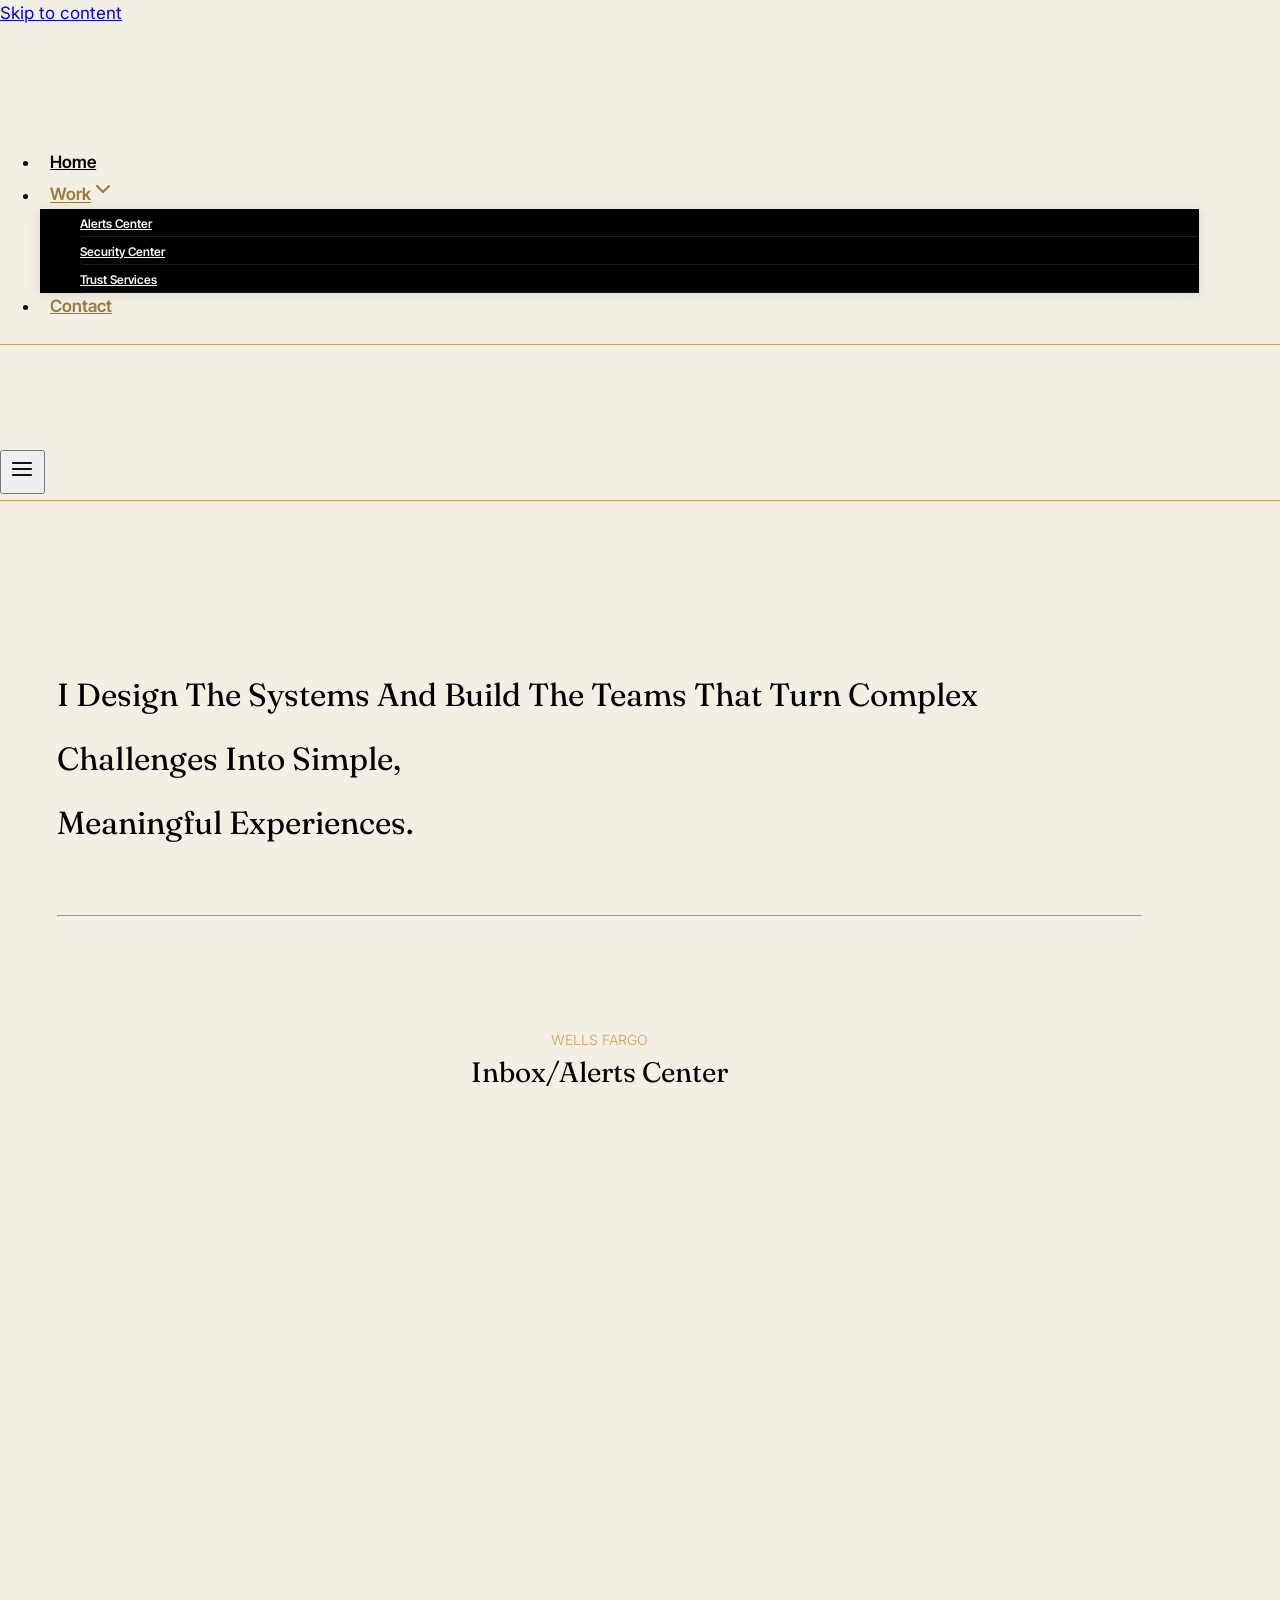
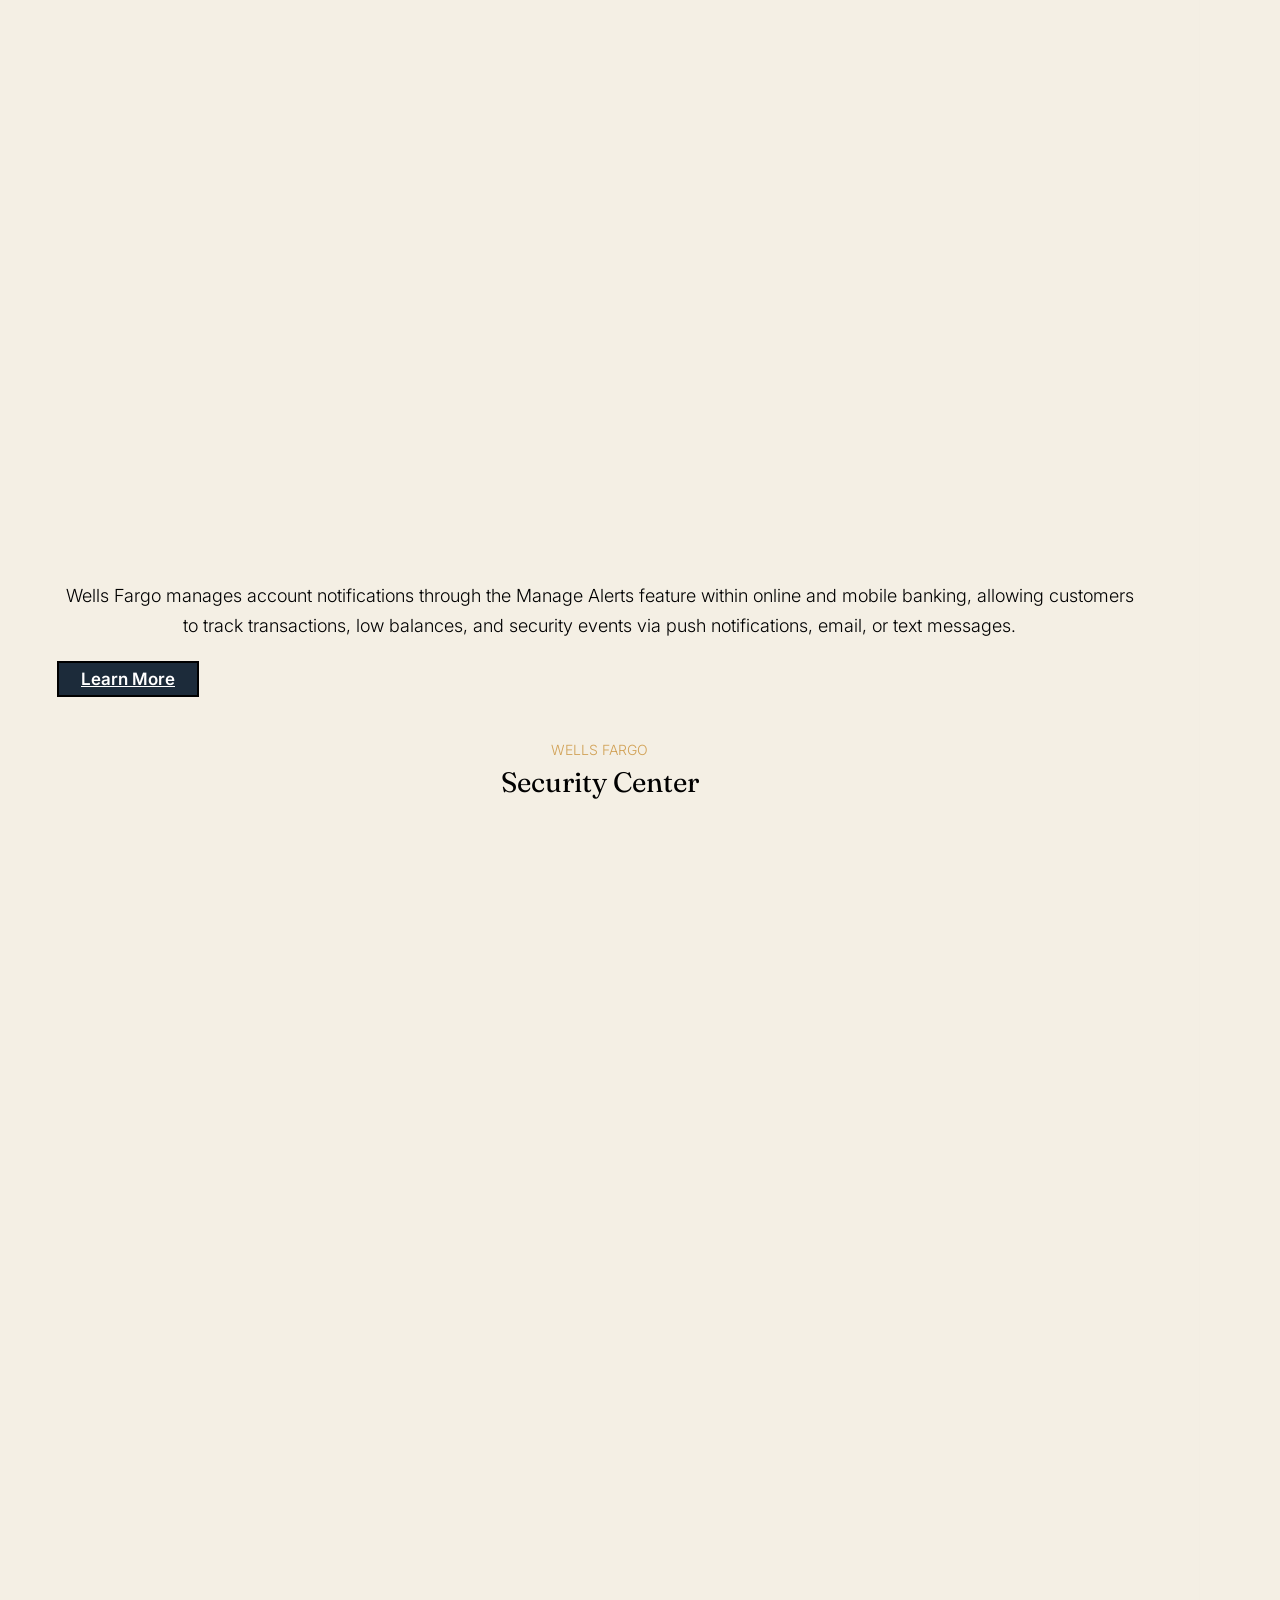
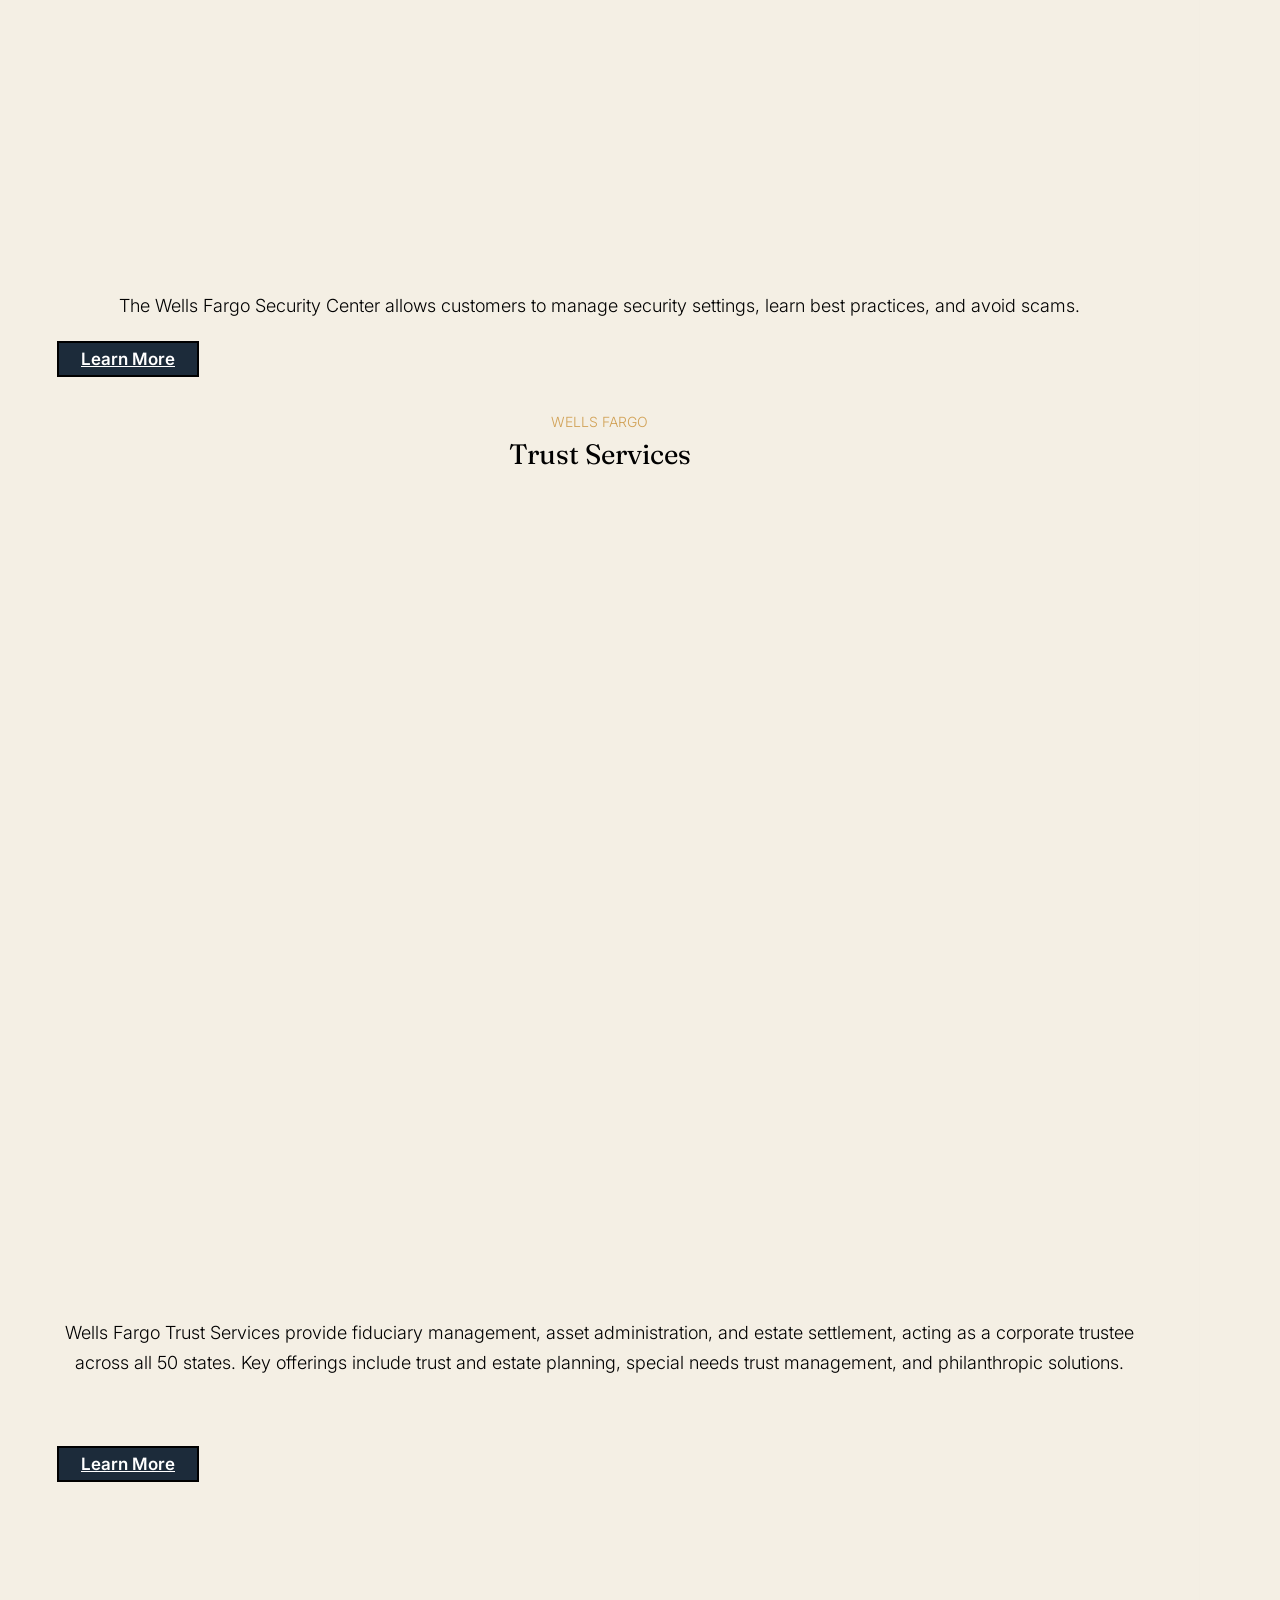
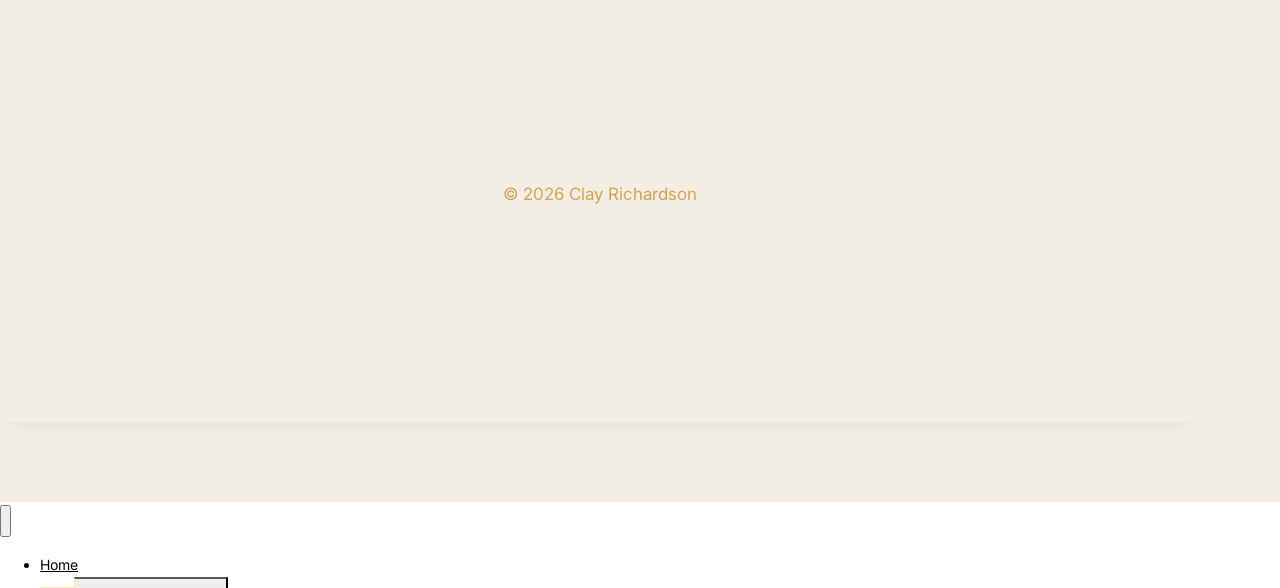
==== index.html @ 3a7fae10 "Add files via upload" ====
<!DOCTYPE html>
<html lang="en-US" class="no-js" itemtype="https://schema.org/WebPage" itemscope>
<head><meta charset="UTF-8">
	
	<meta name="viewport" content="width=device-width, initial-scale=1, minimum-scale=1">
	<title>Clay Richardson | UX &amp; Design Leadership</title>
<meta name="robots" content="max-image-preview:large">
<link href="https://fonts.gstatic.com/" crossorigin rel="preconnect">
<link rel="alternate" type="application/rss+xml" title="Clay Richardson | UX &amp; Design Leadership » Feed" href="/feed/">
<link rel="alternate" type="application/rss+xml" title="Clay Richardson | UX &amp; Design Leadership » Comments Feed" href="/comments/feed/">
			<script>document.documentElement.classList.remove( 'no-js' );</script>
			

<style id="wp-img-auto-sizes-contain-inline-css">
img:is([sizes=auto i],[sizes^="auto," i]){contain-intrinsic-size:3000px 1500px}
/*# sourceURL=wp-img-auto-sizes-contain-inline-css */
</style>
<style id="wp-emoji-styles-inline-css">

	img.wp-smiley, img.emoji {
		display: inline !important;
		border: none !important;
		box-shadow: none !important;
		height: 1em !important;
		width: 1em !important;
		margin: 0 0.07em !important;
		vertical-align: -0.1em !important;
		background: none !important;
		padding: 0 !important;
	}
/*# sourceURL=wp-emoji-styles-inline-css */
</style>
<link rel="stylesheet" id="wp-block-library-css" href="/wp-includes/css/dist/block-library/style.min.css?ver=7.0.4" media="all">
<style id="classic-theme-styles-inline-css">
/*! This file is auto-generated */
.wp-block-button__link{color:#fff;background-color:#32373c;border-radius:9999px;box-shadow:none;text-decoration:none;padding:calc(.667em + 2px) calc(1.333em + 2px);font-size:1.125em}.wp-block-file__button{background:#32373c;color:#fff;text-decoration:none}
/*# sourceURL=/wp-includes/css/classic-themes.min.css */
</style>
<style id="site-designer-shared-pattern-classes-inline-css">
/* Dark cover/section overlay + on-dark text. */
body .wp-site-blocks .is-style-overlay-dark .wp-block-cover__background { background-color: var(--wp--preset--color--base-3); color: var(--wp--preset--color--contrast-3); }
.wp-block-cover.is-style-overlay-dark .wp-block-cover__background.has-background-dim { opacity: 0.8 !important; }
:is(.wp-block-designsetgo-section, .wp-block-designsetgo-scroll-slides).is-style-overlay-dark { --dsgo-overlay-color: var(--wp--preset--color--base-3); --dsgo-overlay-opacity: 0.8; color: var(--wp--preset--color--contrast-3); }
.wp-block-group.has-background.is-style-overlay-dark { box-shadow: inset 0 0 0 9999px color-mix(in srgb, var(--wp--preset--color--base-3) 80%, transparent); }
body .wp-site-blocks .is-style-overlay-dark, body .wp-site-blocks .is-style-on-dark { --dsgo-text-color: var(--wp--preset--color--contrast-3); color: var(--wp--preset--color--contrast-3) !important; }
body .wp-site-blocks .is-style-overlay-dark :is(h1,h2,h3,h4,h5,h6,p,li,blockquote,cite), body .wp-site-blocks .is-style-on-dark :is(h1,h2,h3,h4,h5,h6,p,li,blockquote,cite) { color: var(--wp--preset--color--contrast-3) !important; }

/* Solid dark section background + light text. */
.is-style-bg-dark { background-color: var(--wp--preset--color--contrast); color: var(--wp--preset--color--base); }
.is-style-bg-dark a { color: var(--wp--preset--color--base); }
/*# sourceURL=site-designer-shared-pattern-classes-inline-css */
</style>
<style id="global-styles-inline-css">
:root{--wp--preset--aspect-ratio--square: 1;--wp--preset--aspect-ratio--4-3: 4/3;--wp--preset--aspect-ratio--3-4: 3/4;--wp--preset--aspect-ratio--3-2: 3/2;--wp--preset--aspect-ratio--2-3: 2/3;--wp--preset--aspect-ratio--16-9: 16/9;--wp--preset--aspect-ratio--9-16: 9/16;--wp--preset--color--black: #000000;--wp--preset--color--cyan-bluish-gray: #abb8c3;--wp--preset--color--white: #ffffff;--wp--preset--color--pale-pink: #f78da7;--wp--preset--color--vivid-red: #cf2e2e;--wp--preset--color--luminous-vivid-orange: #ff6900;--wp--preset--color--luminous-vivid-amber: #fcb900;--wp--preset--color--light-green-cyan: #7bdcb5;--wp--preset--color--vivid-green-cyan: #00d084;--wp--preset--color--pale-cyan-blue: #8ed1fc;--wp--preset--color--vivid-cyan-blue: #0693e3;--wp--preset--color--vivid-purple: #9b51e0;--wp--preset--color--theme-palette-1: var(--global-palette1);--wp--preset--color--theme-palette-2: var(--global-palette2);--wp--preset--color--theme-palette-3: var(--global-palette3);--wp--preset--color--theme-palette-4: var(--global-palette4);--wp--preset--color--theme-palette-5: var(--global-palette5);--wp--preset--color--theme-palette-6: var(--global-palette6);--wp--preset--color--theme-palette-7: var(--global-palette7);--wp--preset--color--theme-palette-8: var(--global-palette8);--wp--preset--color--theme-palette-9: var(--global-palette9);--wp--preset--color--theme-palette-10: var(--global-palette10);--wp--preset--color--theme-palette-11: var(--global-palette11);--wp--preset--color--theme-palette-12: var(--global-palette12);--wp--preset--color--theme-palette-13: var(--global-palette13);--wp--preset--color--theme-palette-14: var(--global-palette14);--wp--preset--color--theme-palette-15: var(--global-palette15);--wp--preset--gradient--vivid-cyan-blue-to-vivid-purple: linear-gradient(135deg,rgb(6,147,227) 0%,rgb(155,81,224) 100%);--wp--preset--gradient--light-green-cyan-to-vivid-green-cyan: linear-gradient(135deg,rgb(122,220,180) 0%,rgb(0,208,130) 100%);--wp--preset--gradient--luminous-vivid-amber-to-luminous-vivid-orange: linear-gradient(135deg,rgb(252,185,0) 0%,rgb(255,105,0) 100%);--wp--preset--gradient--luminous-vivid-orange-to-vivid-red: linear-gradient(135deg,rgb(255,105,0) 0%,rgb(207,46,46) 100%);--wp--preset--gradient--very-light-gray-to-cyan-bluish-gray: linear-gradient(135deg,rgb(238,238,238) 0%,rgb(169,184,195) 100%);--wp--preset--gradient--cool-to-warm-spectrum: linear-gradient(135deg,rgb(74,234,220) 0%,rgb(151,120,209) 20%,rgb(207,42,186) 40%,rgb(238,44,130) 60%,rgb(251,105,98) 80%,rgb(254,248,76) 100%);--wp--preset--gradient--blush-light-purple: linear-gradient(135deg,rgb(255,206,236) 0%,rgb(152,150,240) 100%);--wp--preset--gradient--blush-bordeaux: linear-gradient(135deg,rgb(254,205,165) 0%,rgb(254,45,45) 50%,rgb(107,0,62) 100%);--wp--preset--gradient--luminous-dusk: linear-gradient(135deg,rgb(255,203,112) 0%,rgb(199,81,192) 50%,rgb(65,88,208) 100%);--wp--preset--gradient--pale-ocean: linear-gradient(135deg,rgb(255,245,203) 0%,rgb(182,227,212) 50%,rgb(51,167,181) 100%);--wp--preset--gradient--electric-grass: linear-gradient(135deg,rgb(202,248,128) 0%,rgb(113,206,126) 100%);--wp--preset--gradient--midnight: linear-gradient(135deg,rgb(2,3,129) 0%,rgb(40,116,252) 100%);--wp--preset--font-size--small: var(--global-font-size-small);--wp--preset--font-size--medium: var(--global-font-size-medium);--wp--preset--font-size--large: var(--global-font-size-large);--wp--preset--font-size--x-large: 42px;--wp--preset--font-size--larger: var(--global-font-size-larger);--wp--preset--font-size--xxlarge: var(--global-font-size-xxlarge);--wp--preset--font-family--inter: Inter;--wp--preset--font-family--fraunces: Fraunces;--wp--preset--spacing--20: 0.44rem;--wp--preset--spacing--30: 0.67rem;--wp--preset--spacing--40: 1rem;--wp--preset--spacing--50: 1.5rem;--wp--preset--spacing--60: 2.25rem;--wp--preset--spacing--70: 3.38rem;--wp--preset--spacing--80: 5.06rem;--wp--preset--shadow--natural: 6px 6px 9px rgba(0, 0, 0, 0.2);--wp--preset--shadow--deep: 12px 12px 50px rgba(0, 0, 0, 0.4);--wp--preset--shadow--sharp: 6px 6px 0px rgba(0, 0, 0, 0.2);--wp--preset--shadow--outlined: 6px 6px 0px -3px rgb(255, 255, 255), 6px 6px rgb(0, 0, 0);--wp--preset--shadow--crisp: 6px 6px 0px rgb(0, 0, 0);}:root { --wp--style--global--content-size: var(--global-calc-content-width);--wp--style--global--wide-size: var(--global-calc-wide-content-width); }:where(body) { margin: 0; }:where(.is-layout-flex){gap: 0.5em;}:where(.is-layout-grid){gap: 0.5em;}body .is-layout-flex{display: flex;}.is-layout-flex{flex-wrap: wrap;align-items: center;}.is-layout-flex > :is(*, div){margin: 0;}body .is-layout-grid{display: grid;}.is-layout-grid > :is(*, div){margin: 0;}body{padding-top: 0px;padding-right: 0px;padding-bottom: 0px;padding-left: 0px;}:root :where(.wp-element-button, .wp-block-button__link){font-style: inherit;font-weight: inherit;letter-spacing: inherit;text-transform: inherit;}.has-black-color{color: var(--wp--preset--color--black) !important;}.has-cyan-bluish-gray-color{color: var(--wp--preset--color--cyan-bluish-gray) !important;}.has-white-color{color: var(--wp--preset--color--white) !important;}.has-pale-pink-color{color: var(--wp--preset--color--pale-pink) !important;}.has-vivid-red-color{color: var(--wp--preset--color--vivid-red) !important;}.has-luminous-vivid-orange-color{color: var(--wp--preset--color--luminous-vivid-orange) !important;}.has-luminous-vivid-amber-color{color: var(--wp--preset--color--luminous-vivid-amber) !important;}.has-light-green-cyan-color{color: var(--wp--preset--color--light-green-cyan) !important;}.has-vivid-green-cyan-color{color: var(--wp--preset--color--vivid-green-cyan) !important;}.has-pale-cyan-blue-color{color: var(--wp--preset--color--pale-cyan-blue) !important;}.has-vivid-cyan-blue-color{color: var(--wp--preset--color--vivid-cyan-blue) !important;}.has-vivid-purple-color{color: var(--wp--preset--color--vivid-purple) !important;}.has-theme-palette-1-color{color: var(--wp--preset--color--theme-palette-1) !important;}.has-theme-palette-2-color{color: var(--wp--preset--color--theme-palette-2) !important;}.has-theme-palette-3-color{color: var(--wp--preset--color--theme-palette-3) !important;}.has-theme-palette-4-color{color: var(--wp--preset--color--theme-palette-4) !important;}.has-theme-palette-5-color{color: var(--wp--preset--color--theme-palette-5) !important;}.has-theme-palette-6-color{color: var(--wp--preset--color--theme-palette-6) !important;}.has-theme-palette-7-color{color: var(--wp--preset--color--theme-palette-7) !important;}.has-theme-palette-8-color{color: var(--wp--preset--color--theme-palette-8) !important;}.has-theme-palette-9-color{color: var(--wp--preset--color--theme-palette-9) !important;}.has-theme-palette-10-color{color: var(--wp--preset--color--theme-palette-10) !important;}.has-theme-palette-11-color{color: var(--wp--preset--color--theme-palette-11) !important;}.has-theme-palette-12-color{color: var(--wp--preset--color--theme-palette-12) !important;}.has-theme-palette-13-color{color: var(--wp--preset--color--theme-palette-13) !important;}.has-theme-palette-14-color{color: var(--wp--preset--color--theme-palette-14) !important;}.has-theme-palette-15-color{color: var(--wp--preset--color--theme-palette-15) !important;}.has-black-background-color{background-color: var(--wp--preset--color--black) !important;}.has-cyan-bluish-gray-background-color{background-color: var(--wp--preset--color--cyan-bluish-gray) !important;}.has-white-background-color{background-color: var(--wp--preset--color--white) !important;}.has-pale-pink-background-color{background-color: var(--wp--preset--color--pale-pink) !important;}.has-vivid-red-background-color{background-color: var(--wp--preset--color--vivid-red) !important;}.has-luminous-vivid-orange-background-color{background-color: var(--wp--preset--color--luminous-vivid-orange) !important;}.has-luminous-vivid-amber-background-color{background-color: var(--wp--preset--color--luminous-vivid-amber) !important;}.has-light-green-cyan-background-color{background-color: var(--wp--preset--color--light-green-cyan) !important;}.has-vivid-green-cyan-background-color{background-color: var(--wp--preset--color--vivid-green-cyan) !important;}.has-pale-cyan-blue-background-color{background-color: var(--wp--preset--color--pale-cyan-blue) !important;}.has-vivid-cyan-blue-background-color{background-color: var(--wp--preset--color--vivid-cyan-blue) !important;}.has-vivid-purple-background-color{background-color: var(--wp--preset--color--vivid-purple) !important;}.has-theme-palette-1-background-color{background-color: var(--wp--preset--color--theme-palette-1) !important;}.has-theme-palette-2-background-color{background-color: var(--wp--preset--color--theme-palette-2) !important;}.has-theme-palette-3-background-color{background-color: var(--wp--preset--color--theme-palette-3) !important;}.has-theme-palette-4-background-color{background-color: var(--wp--preset--color--theme-palette-4) !important;}.has-theme-palette-5-background-color{background-color: var(--wp--preset--color--theme-palette-5) !important;}.has-theme-palette-6-background-color{background-color: var(--wp--preset--color--theme-palette-6) !important;}.has-theme-palette-7-background-color{background-color: var(--wp--preset--color--theme-palette-7) !important;}.has-theme-palette-8-background-color{background-color: var(--wp--preset--color--theme-palette-8) !important;}.has-theme-palette-9-background-color{background-color: var(--wp--preset--color--theme-palette-9) !important;}.has-theme-palette-10-background-color{background-color: var(--wp--preset--color--theme-palette-10) !important;}.has-theme-palette-11-background-color{background-color: var(--wp--preset--color--theme-palette-11) !important;}.has-theme-palette-12-background-color{background-color: var(--wp--preset--color--theme-palette-12) !important;}.has-theme-palette-13-background-color{background-color: var(--wp--preset--color--theme-palette-13) !important;}.has-theme-palette-14-background-color{background-color: var(--wp--preset--color--theme-palette-14) !important;}.has-theme-palette-15-background-color{background-color: var(--wp--preset--color--theme-palette-15) !important;}.has-black-border-color{border-color: var(--wp--preset--color--black) !important;}.has-cyan-bluish-gray-border-color{border-color: var(--wp--preset--color--cyan-bluish-gray) !important;}.has-white-border-color{border-color: var(--wp--preset--color--white) !important;}.has-pale-pink-border-color{border-color: var(--wp--preset--color--pale-pink) !important;}.has-vivid-red-border-color{border-color: var(--wp--preset--color--vivid-red) !important;}.has-luminous-vivid-orange-border-color{border-color: var(--wp--preset--color--luminous-vivid-orange) !important;}.has-luminous-vivid-amber-border-color{border-color: var(--wp--preset--color--luminous-vivid-amber) !important;}.has-light-green-cyan-border-color{border-color: var(--wp--preset--color--light-green-cyan) !important;}.has-vivid-green-cyan-border-color{border-color: var(--wp--preset--color--vivid-green-cyan) !important;}.has-pale-cyan-blue-border-color{border-color: var(--wp--preset--color--pale-cyan-blue) !important;}.has-vivid-cyan-blue-border-color{border-color: var(--wp--preset--color--vivid-cyan-blue) !important;}.has-vivid-purple-border-color{border-color: var(--wp--preset--color--vivid-purple) !important;}.has-theme-palette-1-border-color{border-color: var(--wp--preset--color--theme-palette-1) !important;}.has-theme-palette-2-border-color{border-color: var(--wp--preset--color--theme-palette-2) !important;}.has-theme-palette-3-border-color{border-color: var(--wp--preset--color--theme-palette-3) !important;}.has-theme-palette-4-border-color{border-color: var(--wp--preset--color--theme-palette-4) !important;}.has-theme-palette-5-border-color{border-color: var(--wp--preset--color--theme-palette-5) !important;}.has-theme-palette-6-border-color{border-color: var(--wp--preset--color--theme-palette-6) !important;}.has-theme-palette-7-border-color{border-color: var(--wp--preset--color--theme-palette-7) !important;}.has-theme-palette-8-border-color{border-color: var(--wp--preset--color--theme-palette-8) !important;}.has-theme-palette-9-border-color{border-color: var(--wp--preset--color--theme-palette-9) !important;}.has-theme-palette-10-border-color{border-color: var(--wp--preset--color--theme-palette-10) !important;}.has-theme-palette-11-border-color{border-color: var(--wp--preset--color--theme-palette-11) !important;}.has-theme-palette-12-border-color{border-color: var(--wp--preset--color--theme-palette-12) !important;}.has-theme-palette-13-border-color{border-color: var(--wp--preset--color--theme-palette-13) !important;}.has-theme-palette-14-border-color{border-color: var(--wp--preset--color--theme-palette-14) !important;}.has-theme-palette-15-border-color{border-color: var(--wp--preset--color--theme-palette-15) !important;}.has-vivid-cyan-blue-to-vivid-purple-gradient-background{background: var(--wp--preset--gradient--vivid-cyan-blue-to-vivid-purple) !important;}.has-light-green-cyan-to-vivid-green-cyan-gradient-background{background: var(--wp--preset--gradient--light-green-cyan-to-vivid-green-cyan) !important;}.has-luminous-vivid-amber-to-luminous-vivid-orange-gradient-background{background: var(--wp--preset--gradient--luminous-vivid-amber-to-luminous-vivid-orange) !important;}.has-luminous-vivid-orange-to-vivid-red-gradient-background{background: var(--wp--preset--gradient--luminous-vivid-orange-to-vivid-red) !important;}.has-very-light-gray-to-cyan-bluish-gray-gradient-background{background: var(--wp--preset--gradient--very-light-gray-to-cyan-bluish-gray) !important;}.has-cool-to-warm-spectrum-gradient-background{background: var(--wp--preset--gradient--cool-to-warm-spectrum) !important;}.has-blush-light-purple-gradient-background{background: var(--wp--preset--gradient--blush-light-purple) !important;}.has-blush-bordeaux-gradient-background{background: var(--wp--preset--gradient--blush-bordeaux) !important;}.has-luminous-dusk-gradient-background{background: var(--wp--preset--gradient--luminous-dusk) !important;}.has-pale-ocean-gradient-background{background: var(--wp--preset--gradient--pale-ocean) !important;}.has-electric-grass-gradient-background{background: var(--wp--preset--gradient--electric-grass) !important;}.has-midnight-gradient-background{background: var(--wp--preset--gradient--midnight) !important;}.has-small-font-size{font-size: var(--wp--preset--font-size--small) !important;}.has-medium-font-size{font-size: var(--wp--preset--font-size--medium) !important;}.has-large-font-size{font-size: var(--wp--preset--font-size--large) !important;}.has-x-large-font-size{font-size: var(--wp--preset--font-size--x-large) !important;}.has-larger-font-size{font-size: var(--wp--preset--font-size--larger) !important;}.has-xxlarge-font-size{font-size: var(--wp--preset--font-size--xxlarge) !important;}.has-inter-font-family{font-family: var(--wp--preset--font-family--inter) !important;}.has-fraunces-font-family{font-family: var(--wp--preset--font-family--fraunces) !important;}
:root :where(.wp-block-icon svg){width: 24px;}
:where(.wp-block-post-template.is-layout-flex){gap: 1.25em;}:where(.wp-block-post-template.is-layout-grid){gap: 1.25em;}
:where(.wp-block-term-template.is-layout-flex){gap: 1.25em;}:where(.wp-block-term-template.is-layout-grid){gap: 1.25em;}
:where(.wp-block-columns.is-layout-flex){gap: 2em;}:where(.wp-block-columns.is-layout-grid){gap: 2em;}
:root :where(.wp-block-pullquote){font-size: 1.5em;line-height: 1.6;}
/*# sourceURL=global-styles-inline-css */
</style>
<link rel="stylesheet" id="wp-components-css" href="/wp-includes/css/dist/components/style.min.css?ver=7.0.4" media="all">
<link rel="stylesheet" id="godaddy-styles-css" href="/wp-content/mu-plugins/vendor/wpex/godaddy-launch/includes/Dependencies/GoDaddy/Styles/build/latest.css?ver=2.0.2" media="all">
<link rel="stylesheet" id="kadence-global-css" href="/wp-content/themes/kadence/assets/css/global.min.css?ver=1.5.2" media="all">
<style id="kadence-global-inline-css">
/* Kadence Base CSS */
:root{--global-palette1:#000000;--global-palette2:#D1A155;--global-palette3:#000000;--global-palette4:#010101;--global-palette5:#111111;--global-palette6:#282828;--global-palette7:#F6E7BC;--global-palette8:#F9F7F7;--global-palette9:#ffffff;--global-palette10:oklch(from var(--global-palette1) calc(l + 0.10 * (1 - l)) calc(c * 1.00) calc(h + 180) / 100%);--global-palette11:#13612e;--global-palette12:#1159af;--global-palette13:#b82105;--global-palette14:#f7630c;--global-palette15:#f5a524;--global-palette9rgb:255, 255, 255;--global-palette-highlight:var(--global-palette1);--global-palette-highlight-alt:var(--global-palette2);--global-palette-highlight-alt2:var(--global-palette9);--global-palette-btn-bg:var(--global-palette1);--global-palette-btn-bg-hover:var(--global-palette2);--global-palette-btn:var(--global-palette9);--global-palette-btn-hover:var(--global-palette9);--global-palette-btn-sec-bg:var(--global-palette7);--global-palette-btn-sec-bg-hover:var(--global-palette2);--global-palette-btn-sec:var(--global-palette3);--global-palette-btn-sec-hover:var(--global-palette9);--global-body-font-family:Inter, sans-serif;--global-heading-font-family:Fraunces, serif;--global-primary-nav-font-family:'Inter Tight', sans-serif;--global-fallback-font:sans-serif;--global-display-fallback-font:sans-serif;--global-content-width:1199px;--global-content-wide-width:calc(1199px + 230px);--global-content-narrow-width:842px;--global-content-edge-padding:1.64rem;--global-content-boxed-padding:2rem;--global-calc-content-width:calc(1199px - var(--global-content-edge-padding) - var(--global-content-edge-padding) );--wp--style--global--content-size:var(--global-calc-content-width);}.wp-site-blocks{--global-vw:calc( 100vw - ( 0.5 * var(--scrollbar-offset)));}:root body.kadence-elementor-colors{--e-global-color-kadence1:var(--global-palette1);--e-global-color-kadence2:var(--global-palette2);--e-global-color-kadence3:var(--global-palette3);--e-global-color-kadence4:var(--global-palette4);--e-global-color-kadence5:var(--global-palette5);--e-global-color-kadence6:var(--global-palette6);--e-global-color-kadence7:var(--global-palette7);--e-global-color-kadence8:var(--global-palette8);--e-global-color-kadence9:var(--global-palette9);--e-global-color-kadence10:var(--global-palette10);--e-global-color-kadence11:var(--global-palette11);--e-global-color-kadence12:var(--global-palette12);--e-global-color-kadence13:var(--global-palette13);--e-global-color-kadence14:var(--global-palette14);--e-global-color-kadence15:var(--global-palette15);}body{background:#f4efe4;-webkit-font-smoothing:antialiased;-moz-osx-font-smoothing:grayscale;}body, input, select, optgroup, textarea{font-style:normal;font-weight:normal;font-size:17px;line-height:1.6;font-family:var(--global-body-font-family);color:var(--global-palette4);}.content-bg, body.content-style-unboxed .site{background:#f4efe4;}h1,h2,h3,h4,h5,h6{font-family:var(--global-heading-font-family);}h1{font-style:normal;font-weight:normal;font-size:32px;line-height:1.5;color:var(--global-palette3);}h2{font-weight:normal;font-size:28px;line-height:1.5;color:var(--global-palette3);}h3{font-style:normal;font-weight:normal;font-size:24px;line-height:1.5;color:var(--global-palette3);}h4{font-style:normal;font-weight:normal;font-size:22px;line-height:1.5;color:var(--global-palette4);}h5{font-style:normal;font-weight:normal;font-size:20px;line-height:1.5;color:var(--global-palette4);}h6{font-style:normal;font-weight:300;font-size:18px;line-height:1.5;color:var(--global-palette5);}.entry-hero .kadence-breadcrumbs{max-width:1199px;}.site-container, .site-header-row-layout-contained, .site-footer-row-layout-contained, .entry-hero-layout-contained, .comments-area, .alignfull > .wp-block-cover__inner-container, .alignwide > .wp-block-cover__inner-container{max-width:var(--global-content-width);}.content-width-narrow .content-container.site-container, .content-width-narrow .hero-container.site-container{max-width:var(--global-content-narrow-width);}@media all and (min-width: 1429px){.wp-site-blocks .content-container  .alignwide{margin-left:-115px;margin-right:-115px;width:unset;max-width:unset;}}@media all and (min-width: 1102px){.content-width-narrow .wp-site-blocks .content-container .alignwide{margin-left:-130px;margin-right:-130px;width:unset;max-width:unset;}}.content-style-boxed .wp-site-blocks .entry-content .alignwide{margin-left:calc( -1 * var( --global-content-boxed-padding ) );margin-right:calc( -1 * var( --global-content-boxed-padding ) );}.content-area{margin-top:5rem;margin-bottom:5rem;}@media all and (max-width: 1024px){.content-area{margin-top:3rem;margin-bottom:3rem;}}@media all and (max-width: 767px){.content-area{margin-top:2rem;margin-bottom:2rem;}}@media all and (max-width: 1024px){:root{--global-content-boxed-padding:2rem;}}@media all and (max-width: 767px){:root{--global-content-boxed-padding:1.5rem;}}.entry-content-wrap{padding:2rem;}@media all and (max-width: 1024px){.entry-content-wrap{padding:2rem;}}@media all and (max-width: 767px){.entry-content-wrap{padding:1.5rem;}}.entry.single-entry{box-shadow:0px 15px 15px -10px rgba(0,0,0,0.05);}.entry.loop-entry{box-shadow:0px 15px 15px -10px rgba(0,0,0,0.05);}.loop-entry .entry-content-wrap{padding:2rem;}@media all and (max-width: 1024px){.loop-entry .entry-content-wrap{padding:2rem;}}@media all and (max-width: 767px){.loop-entry .entry-content-wrap{padding:1.5rem;}}button, .button, .wp-block-button__link, input[type="button"], input[type="reset"], input[type="submit"], .fl-button, .elementor-button-wrapper .elementor-button, .wc-block-components-checkout-place-order-button, .wc-block-cart__submit{font-style:normal;font-weight:600;font-family:'Josefin Sans', var(--global-fallback-font);box-shadow:0px 0px 0px -7px rgba(0,0,0,0);}button:hover, button:focus, button:active, .button:hover, .button:focus, .button:active, .wp-block-button__link:hover, .wp-block-button__link:focus, .wp-block-button__link:active, input[type="button"]:hover, input[type="button"]:focus, input[type="button"]:active, input[type="reset"]:hover, input[type="reset"]:focus, input[type="reset"]:active, input[type="submit"]:hover, input[type="submit"]:focus, input[type="submit"]:active, .elementor-button-wrapper .elementor-button:hover, .elementor-button-wrapper .elementor-button:focus, .elementor-button-wrapper .elementor-button:active, .wc-block-cart__submit:hover{box-shadow:0px 15px 25px -7px rgba(0,0,0,0.1);}.kb-button.kb-btn-global-outline.kb-btn-global-inherit{padding-top:calc(px - 2px);padding-right:calc(px - 2px);padding-bottom:calc(px - 2px);padding-left:calc(px - 2px);}button.button-style-secondary, .button.button-style-secondary, .wp-block-button__link.button-style-secondary, input[type="button"].button-style-secondary, input[type="reset"].button-style-secondary, input[type="submit"].button-style-secondary, .fl-button.button-style-secondary, .elementor-button-wrapper .elementor-button.button-style-secondary, .wc-block-components-checkout-place-order-button.button-style-secondary, .wc-block-cart__submit.button-style-secondary{font-style:normal;font-weight:600;font-family:'Josefin Sans', var(--global-fallback-font);}@media all and (min-width: 1025px){.transparent-header .entry-hero .entry-hero-container-inner{padding-top:98px;}}@media all and (max-width: 1024px){.mobile-transparent-header .entry-hero .entry-hero-container-inner{padding-top:98px;}}@media all and (max-width: 767px){.mobile-transparent-header .entry-hero .entry-hero-container-inner{padding-top:98px;}}.entry-hero.page-hero-section .entry-header{min-height:200px;}
/* Kadence Header CSS */
@media all and (max-width: 1024px){.mobile-transparent-header #masthead{position:absolute;left:0px;right:0px;z-index:100;}.kadence-scrollbar-fixer.mobile-transparent-header #masthead{right:var(--scrollbar-offset,0);}.mobile-transparent-header #masthead, .mobile-transparent-header .site-top-header-wrap .site-header-row-container-inner, .mobile-transparent-header .site-main-header-wrap .site-header-row-container-inner, .mobile-transparent-header .site-bottom-header-wrap .site-header-row-container-inner{background:transparent;}.site-header-row-tablet-layout-fullwidth, .site-header-row-tablet-layout-standard{padding:0px;}}@media all and (min-width: 1025px){.transparent-header #masthead{position:absolute;left:0px;right:0px;z-index:100;}.transparent-header.kadence-scrollbar-fixer #masthead{right:var(--scrollbar-offset,0);}.transparent-header #masthead, .transparent-header .site-top-header-wrap .site-header-row-container-inner, .transparent-header .site-main-header-wrap .site-header-row-container-inner, .transparent-header .site-bottom-header-wrap .site-header-row-container-inner{background:transparent;}}.site-branding a.brand img{max-width:380px;}.site-branding a.brand img.svg-logo-image{width:380px;}.site-branding{padding:0px 0px 0px 0px;}#masthead, #masthead .kadence-sticky-header.item-is-fixed:not(.item-at-start):not(.site-header-row-container):not(.site-main-header-wrap), #masthead .kadence-sticky-header.item-is-fixed:not(.item-at-start) > .site-header-row-container-inner{background:#f4efe4;}.site-main-header-wrap .site-header-row-container-inner{border-top:0px none transparent;border-bottom:1px solid var(--global-palette2);}.site-main-header-inner-wrap{min-height:98px;}.site-main-header-wrap .site-header-row-container-inner>.site-container{padding:0px 0px 6px 0px;}.site-main-header-wrap.site-header-row-container.site-header-focus-item.site-header-row-layout-standard.kadence-sticky-header.item-is-fixed.item-is-stuck, .site-header-upper-inner-wrap.kadence-sticky-header.item-is-fixed.item-is-stuck, .site-header-inner-wrap.kadence-sticky-header.item-is-fixed.item-is-stuck, .site-top-header-wrap.site-header-row-container.site-header-focus-item.site-header-row-layout-standard.kadence-sticky-header.item-is-fixed.item-is-stuck, .site-bottom-header-wrap.site-header-row-container.site-header-focus-item.site-header-row-layout-standard.kadence-sticky-header.item-is-fixed.item-is-stuck{box-shadow:0px 0px 0px 0px rgba(0,0,0,0);}.header-navigation[class*="header-navigation-style-underline"] .header-menu-container.primary-menu-container>ul>li>a:after{width:calc( 100% - 1.2em);}.main-navigation .primary-menu-container > ul > li.menu-item > a{padding-left:calc(1.2em / 2);padding-right:calc(1.2em / 2);padding-top:0.6em;padding-bottom:0.6em;color:#9c7a3c;}.main-navigation .primary-menu-container > ul > li.menu-item .dropdown-nav-special-toggle{right:calc(1.2em / 2);}.main-navigation .primary-menu-container > ul li.menu-item > a{font-style:normal;font-weight:600;font-family:var(--global-primary-nav-font-family);}.main-navigation .primary-menu-container > ul > li.menu-item > a:hover{color:var(--global-palette-highlight);}.main-navigation .primary-menu-container > ul > li.menu-item.current-menu-item > a{color:var(--global-palette3);}.header-navigation .header-menu-container ul ul.sub-menu, .header-navigation .header-menu-container ul ul.submenu{background:var(--global-palette3);box-shadow:0px 2px 13px 0px rgba(0,0,0,0.1);}.header-navigation .header-menu-container ul ul li.menu-item, .header-menu-container ul.menu > li.kadence-menu-mega-enabled > ul > li.menu-item > a{border-bottom:1px solid rgba(255,255,255,0.1);border-radius:4px 4px 4px 4px;}.header-navigation .header-menu-container ul ul li.menu-item > a{width:200px;padding-top:1em;padding-bottom:1em;color:var(--global-palette8);font-size:12px;}.header-navigation .header-menu-container ul ul li.menu-item > a:hover{color:var(--global-palette9);background:var(--global-palette4);border-radius:4px 4px 4px 4px;}.header-navigation .header-menu-container ul ul li.menu-item.current-menu-item > a{color:var(--global-palette9);background:var(--global-palette4);border-radius:4px 4px 4px 4px;}.mobile-toggle-open-container .menu-toggle-open, .mobile-toggle-open-container .menu-toggle-open:focus{color:var(--global-palette5);padding:0.4em 0.6em 0.4em 0.6em;font-size:14px;}.mobile-toggle-open-container .menu-toggle-open.menu-toggle-style-bordered{border:1px solid currentColor;}.mobile-toggle-open-container .menu-toggle-open .menu-toggle-icon{font-size:20px;}.mobile-toggle-open-container .menu-toggle-open:hover, .mobile-toggle-open-container .menu-toggle-open:focus-visible{color:var(--global-palette-highlight);}.mobile-navigation ul li{font-size:14px;}.mobile-navigation ul li a{padding-top:1em;padding-bottom:1em;}.mobile-navigation ul li > a, .mobile-navigation ul li.menu-item-has-children > .drawer-nav-drop-wrap{color:var(--global-palette4);}.mobile-navigation ul li > a:hover, .mobile-navigation ul li.menu-item-has-children > .drawer-nav-drop-wrap:hover{color:var(--global-palette3);}.mobile-navigation ul li.current-menu-item > a, .mobile-navigation ul li.current-menu-item.menu-item-has-children > .drawer-nav-drop-wrap{color:var(--global-palette-highlight);}.mobile-navigation ul li.menu-item-has-children .drawer-nav-drop-wrap, .mobile-navigation ul li:not(.menu-item-has-children) a{border-bottom:1px solid var(--global-palette7);}.mobile-navigation:not(.drawer-navigation-parent-toggle-true) ul li.menu-item-has-children .drawer-nav-drop-wrap button{border-left:1px solid var(--global-palette7);}#mobile-drawer .drawer-inner, #mobile-drawer.popup-drawer-layout-fullwidth.popup-drawer-animation-slice .pop-portion-bg, #mobile-drawer.popup-drawer-layout-fullwidth.popup-drawer-animation-slice.pop-animated.show-drawer .drawer-inner{background:var(--global-palette9);}#mobile-drawer .drawer-header .drawer-toggle{padding:0.6em 0.15em 0.6em 0.15em;font-size:24px;}#mobile-drawer .drawer-header .drawer-toggle, #mobile-drawer .drawer-header .drawer-toggle:focus{color:var(--global-palette3);}#mobile-drawer .drawer-header .drawer-toggle:hover, #mobile-drawer .drawer-header .drawer-toggle:focus:hover{color:var(--global-palette5);}
/* Kadence Footer CSS */
#colophon{background:#f4efe4;}
/*# sourceURL=kadence-global-inline-css */
</style>
<link rel="stylesheet" id="kadence-header-css" href="/wp-content/themes/kadence/assets/css/header.min.css?ver=1.5.2" media="all">
<link rel="stylesheet" id="kadence-content-css" href="/wp-content/themes/kadence/assets/css/content.min.css?ver=1.5.2" media="all">
<link rel="stylesheet" id="kadence-footer-css" href="/wp-content/themes/kadence/assets/css/footer.min.css?ver=1.5.2" media="all">
<link rel="stylesheet" id="kadence-blocks-rowlayout-css" href="/wp-content/plugins/kadence-blocks/dist/style-blocks-rowlayout.css?ver=3.7.9.1" media="all">
<link rel="stylesheet" id="kadence-blocks-column-css" href="/wp-content/plugins/kadence-blocks/dist/style-blocks-column.css?ver=3.7.9.1" media="all">
<style id="kadence-blocks-advancedheading-inline-css">
	.wp-block-kadence-advancedheading mark{background:transparent;border-style:solid;border-width:0}
	.wp-block-kadence-advancedheading mark.kt-highlight{color:#f76a0c;}
	.kb-adv-heading-icon{display: inline-flex;justify-content: center;align-items: center;}
	.is-layout-constrained > .kb-advanced-heading-link {display: block;}.wp-block-kadence-advancedheading.has-background{padding: 0;}	.single-content .kadence-advanced-heading-wrapper h1,
	.single-content .kadence-advanced-heading-wrapper h2,
	.single-content .kadence-advanced-heading-wrapper h3,
	.single-content .kadence-advanced-heading-wrapper h4,
	.single-content .kadence-advanced-heading-wrapper h5,
	.single-content .kadence-advanced-heading-wrapper h6 {margin: 1.5em 0 .5em;}
	.single-content .kadence-advanced-heading-wrapper+* { margin-top:0;}.kb-screen-reader-text{position:absolute;width:1px;height:1px;padding:0;margin:-1px;overflow:hidden;clip:rect(0,0,0,0);}
/*# sourceURL=kadence-blocks-advancedheading-inline-css */
</style>
<link rel="stylesheet" id="kadence-blocks-image-css" href="/wp-content/plugins/kadence-blocks/dist/style-blocks-image.css?ver=3.7.9.1" media="all">
<link rel="stylesheet" id="kadence-blocks-advancedbtn-css" href="/wp-content/plugins/kadence-blocks/dist/style-blocks-advancedbtn.css?ver=3.7.9.1" media="all">
<style id="kadence-blocks-global-variables-inline-css">
:root {--global-kb-font-size-sm:clamp(0.8rem, 0.73rem + 0.217vw, 0.9rem);--global-kb-font-size-md:clamp(1.1rem, 0.995rem + 0.326vw, 1.25rem);--global-kb-font-size-lg:clamp(1.75rem, 1.576rem + 0.543vw, 2rem);--global-kb-font-size-xl:clamp(2.25rem, 1.728rem + 1.63vw, 3rem);--global-kb-font-size-xxl:clamp(2.5rem, 1.456rem + 3.26vw, 4rem);--global-kb-font-size-xxxl:clamp(2.75rem, 0.489rem + 7.065vw, 6rem);}
/*# sourceURL=kadence-blocks-global-variables-inline-css */
</style>
<style id="kadence_blocks_css-inline-css">
.kb-row-layout-id330_a55cc2-2e > .kt-row-column-wrap{padding-top:15px;padding-right:25px;padding-bottom:11px;padding-left:25px;grid-template-columns:minmax(0, 1fr);}.kb-row-layout-id330_a55cc2-2e > .kt-row-layout-overlay{opacity:0.00;background-color:#505050;}@media all and (max-width: 767px){.kb-row-layout-id330_a55cc2-2e > .kt-row-column-wrap{grid-template-columns:minmax(0, 1fr);}}.kadence-column330_bede01-b4 > .kt-inside-inner-col{column-gap:var(--global-kb-gap-sm, 1rem);}.kadence-column330_bede01-b4 > .kt-inside-inner-col{flex-direction:column;}.kadence-column330_bede01-b4 > .kt-inside-inner-col > .aligncenter{width:100%;}@media all and (max-width: 1024px){.kadence-column330_bede01-b4 > .kt-inside-inner-col{flex-direction:column;justify-content:center;}}@media all and (max-width: 767px){.kadence-column330_bede01-b4 > .kt-inside-inner-col{flex-direction:column;justify-content:center;}}.wp-block-kadence-advancedheading.kt-adv-heading330_6d30b6-4a, .wp-block-kadence-advancedheading.kt-adv-heading330_6d30b6-4a[data-kb-block="kb-adv-heading330_6d30b6-4a"]{margin-top:35px;margin-bottom:60px;text-align:left;font-size:var(--global-kb-font-size-lg, 2rem);line-height:2;font-weight:400;font-family:Fraunces;text-transform:capitalize;}.wp-block-kadence-advancedheading.kt-adv-heading330_6d30b6-4a mark.kt-highlight, .wp-block-kadence-advancedheading.kt-adv-heading330_6d30b6-4a[data-kb-block="kb-adv-heading330_6d30b6-4a"] mark.kt-highlight{font-weight:normal;-webkit-box-decoration-break:clone;box-decoration-break:clone;}.wp-block-kadence-advancedheading.kt-adv-heading330_6d30b6-4a img.kb-inline-image, .wp-block-kadence-advancedheading.kt-adv-heading330_6d30b6-4a[data-kb-block="kb-adv-heading330_6d30b6-4a"] img.kb-inline-image{width:150px;display:inline-block;}@media all and (max-width: 767px){.wp-block-kadence-advancedheading.kt-adv-heading330_6d30b6-4a, .wp-block-kadence-advancedheading.kt-adv-heading330_6d30b6-4a[data-kb-block="kb-adv-heading330_6d30b6-4a"]{font-size:20px;}}.kadence-column330_114d1f-94 > .kt-inside-inner-col{column-gap:var(--global-kb-gap-sm, 1rem);}.kadence-column330_114d1f-94 > .kt-inside-inner-col{flex-direction:column;}.kadence-column330_114d1f-94 > .kt-inside-inner-col > .aligncenter{width:100%;}@media all and (max-width: 1024px){.kadence-column330_114d1f-94 > .kt-inside-inner-col{flex-direction:column;justify-content:center;}}@media all and (max-width: 767px){.kadence-column330_114d1f-94 > .kt-inside-inner-col{flex-direction:column;justify-content:center;}}.kb-row-layout-id330_a55b13-dd > .kt-row-column-wrap{column-gap:40px;max-width:var( --global-content-width, 1199px );padding-left:var(--global-content-edge-padding);padding-right:var(--global-content-edge-padding);padding-top:80px;padding-right:25px;padding-bottom:80px;padding-left:25px;}.kb-row-layout-id330_a55b13-dd > .kt-row-column-wrap > div:not(.added-for-specificity){grid-column:initial;}.kb-row-layout-id330_a55b13-dd > .kt-row-column-wrap{grid-template-columns:repeat(3, minmax(0, 1fr));}@media all and (max-width: 1024px){.kb-row-layout-id330_a55b13-dd > .kt-row-column-wrap > div:not(.added-for-specificity){grid-column:initial;}}@media all and (max-width: 1024px){.kb-row-layout-id330_a55b13-dd > .kt-row-column-wrap{grid-template-columns:repeat(3, minmax(0, 1fr));}}@media all and (max-width: 767px){.kb-row-layout-id330_a55b13-dd > .kt-row-column-wrap > div:not(.added-for-specificity){grid-column:initial;}.kb-row-layout-id330_a55b13-dd > .kt-row-column-wrap{grid-template-columns:minmax(0, 1fr);}}.kadence-column330_63065a-65 > .kt-inside-inner-col{column-gap:var(--global-kb-gap-sm, 1rem);}.kadence-column330_63065a-65 > .kt-inside-inner-col{flex-direction:column;}.kadence-column330_63065a-65 > .kt-inside-inner-col > .aligncenter{width:100%;}@media all and (max-width: 1024px){.kadence-column330_63065a-65 > .kt-inside-inner-col{flex-direction:column;justify-content:center;}}@media all and (max-width: 767px){.kadence-column330_63065a-65 > .kt-inside-inner-col{flex-direction:column;justify-content:center;}}.wp-block-kadence-advancedheading.kt-adv-heading330_f5cc46-42, .wp-block-kadence-advancedheading.kt-adv-heading330_f5cc46-42[data-kb-block="kb-adv-heading330_f5cc46-42"]{margin-bottom:0px;text-align:center;font-size:14px;font-weight:300;text-transform:uppercase;}.wp-block-kadence-advancedheading.kt-adv-heading330_f5cc46-42 mark.kt-highlight, .wp-block-kadence-advancedheading.kt-adv-heading330_f5cc46-42[data-kb-block="kb-adv-heading330_f5cc46-42"] mark.kt-highlight{font-weight:normal;-webkit-box-decoration-break:clone;box-decoration-break:clone;}.wp-block-kadence-advancedheading.kt-adv-heading330_f5cc46-42 img.kb-inline-image, .wp-block-kadence-advancedheading.kt-adv-heading330_f5cc46-42[data-kb-block="kb-adv-heading330_f5cc46-42"] img.kb-inline-image{width:150px;display:inline-block;}.wp-block-kadence-advancedheading.kt-adv-heading330_737508-90, .wp-block-kadence-advancedheading.kt-adv-heading330_737508-90[data-kb-block="kb-adv-heading330_737508-90"]{margin-top:0px;text-align:center;font-size:28px;font-weight:normal;}.wp-block-kadence-advancedheading.kt-adv-heading330_737508-90 mark.kt-highlight, .wp-block-kadence-advancedheading.kt-adv-heading330_737508-90[data-kb-block="kb-adv-heading330_737508-90"] mark.kt-highlight{font-weight:normal;-webkit-box-decoration-break:clone;box-decoration-break:clone;}.wp-block-kadence-advancedheading.kt-adv-heading330_737508-90 img.kb-inline-image, .wp-block-kadence-advancedheading.kt-adv-heading330_737508-90[data-kb-block="kb-adv-heading330_737508-90"] img.kb-inline-image{width:150px;display:inline-block;}.kb-image330_483362-a5 .kb-image-has-overlay:after{opacity:0.3;}.wp-block-kadence-advancedheading.kt-adv-heading330_7f2ac8-29, .wp-block-kadence-advancedheading.kt-adv-heading330_7f2ac8-29[data-kb-block="kb-adv-heading330_7f2ac8-29"]{margin-bottom:25px;text-align:center;font-size:18px;line-height:30px;font-weight:300;letter-spacing:0px;}.wp-block-kadence-advancedheading.kt-adv-heading330_7f2ac8-29 mark.kt-highlight, .wp-block-kadence-advancedheading.kt-adv-heading330_7f2ac8-29[data-kb-block="kb-adv-heading330_7f2ac8-29"] mark.kt-highlight{font-weight:normal;-webkit-box-decoration-break:clone;box-decoration-break:clone;}.wp-block-kadence-advancedheading.kt-adv-heading330_7f2ac8-29 img.kb-inline-image, .wp-block-kadence-advancedheading.kt-adv-heading330_7f2ac8-29[data-kb-block="kb-adv-heading330_7f2ac8-29"] img.kb-inline-image{width:150px;display:inline-block;}.wp-block-kadence-advancedbtn.kt-btns330_32d9a7-c8, .site .entry-content .wp-block-kadence-advancedbtn.kt-btns330_32d9a7-c8, .wp-block-kadence-advancedbtn.kb-btns330_32d9a7-c8, .site .entry-content .wp-block-kadence-advancedbtn.kb-btns330_32d9a7-c8{margin-bottom:var(--global-kb-spacing-auto, auto);}.wp-block-kadence-advancedbtn.kb-btns330_32d9a7-c8{padding-bottom:var(--global-kb-spacing-md, 2rem);gap:0px;}ul.menu .wp-block-kadence-advancedbtn .kb-btn330_ed8fbd-ab.kb-button{width:initial;}.wp-block-kadence-advancedbtn .kb-btn330_ed8fbd-ab.kb-button{color:var(--global-palette9, #ffffff);background:#1c2b3a;font-size:nonepx;border-top-left-radius:0px;border-top-right-radius:0px;border-bottom-right-radius:0px;border-bottom-left-radius:0px;border-top:2px solid var(--global-palette1, #3182CE);border-right:2px solid var(--global-palette1, #3182CE);border-bottom:2px solid var(--global-palette1, #3182CE);border-left:2px solid var(--global-palette1, #3182CE);padding-top:6px;padding-right:22px;padding-bottom:6px;padding-left:22px;}.wp-block-kadence-advancedbtn .kb-btn330_ed8fbd-ab.kb-button:hover, .wp-block-kadence-advancedbtn .kb-btn330_ed8fbd-ab.kb-button:focus{color:#ffffff;background:var(--global-palette1, #3182CE);border-top-color:var(--global-palette1, #3182CE);border-top-style:solid;border-right-color:var(--global-palette1, #3182CE);border-right-style:solid;border-bottom-color:var(--global-palette1, #3182CE);border-bottom-style:solid;border-left-color:var(--global-palette1, #3182CE);border-left-style:solid;}@media all and (max-width: 1024px){.wp-block-kadence-advancedbtn .kb-btn330_ed8fbd-ab.kb-button{border-top:2px solid var(--global-palette1, #3182CE);border-right:2px solid var(--global-palette1, #3182CE);border-bottom:2px solid var(--global-palette1, #3182CE);border-left:2px solid var(--global-palette1, #3182CE);}}@media all and (max-width: 1024px){.wp-block-kadence-advancedbtn .kb-btn330_ed8fbd-ab.kb-button:hover, .wp-block-kadence-advancedbtn .kb-btn330_ed8fbd-ab.kb-button:focus{border-top-color:var(--global-palette1, #3182CE);border-top-style:solid;border-right-color:var(--global-palette1, #3182CE);border-right-style:solid;border-bottom-color:var(--global-palette1, #3182CE);border-bottom-style:solid;border-left-color:var(--global-palette1, #3182CE);border-left-style:solid;}}@media all and (max-width: 767px){.wp-block-kadence-advancedbtn .kb-btn330_ed8fbd-ab.kb-button{border-top:2px solid var(--global-palette1, #3182CE);border-right:2px solid var(--global-palette1, #3182CE);border-bottom:2px solid var(--global-palette1, #3182CE);border-left:2px solid var(--global-palette1, #3182CE);}.wp-block-kadence-advancedbtn .kb-btn330_ed8fbd-ab.kb-button:hover, .wp-block-kadence-advancedbtn .kb-btn330_ed8fbd-ab.kb-button:focus{border-top-color:var(--global-palette1, #3182CE);border-top-style:solid;border-right-color:var(--global-palette1, #3182CE);border-right-style:solid;border-bottom-color:var(--global-palette1, #3182CE);border-bottom-style:solid;border-left-color:var(--global-palette1, #3182CE);border-left-style:solid;}}.kadence-column330_0bba57-30 > .kt-inside-inner-col{padding-bottom:var(--global-kb-spacing-sm, 1.5rem);}.kadence-column330_0bba57-30 > .kt-inside-inner-col{column-gap:var(--global-kb-gap-sm, 1rem);}.kadence-column330_0bba57-30 > .kt-inside-inner-col{flex-direction:column;}.kadence-column330_0bba57-30 > .kt-inside-inner-col > .aligncenter{width:100%;}@media all and (max-width: 1024px){.kadence-column330_0bba57-30 > .kt-inside-inner-col{flex-direction:column;justify-content:center;}}@media all and (max-width: 767px){.kadence-column330_0bba57-30 > .kt-inside-inner-col{flex-direction:column;justify-content:center;}}.wp-block-kadence-advancedheading.kt-adv-heading330_46b77c-e6, .wp-block-kadence-advancedheading.kt-adv-heading330_46b77c-e6[data-kb-block="kb-adv-heading330_46b77c-e6"]{margin-bottom:0px;text-align:center;font-size:14px;font-weight:300;text-transform:uppercase;}.wp-block-kadence-advancedheading.kt-adv-heading330_46b77c-e6 mark.kt-highlight, .wp-block-kadence-advancedheading.kt-adv-heading330_46b77c-e6[data-kb-block="kb-adv-heading330_46b77c-e6"] mark.kt-highlight{font-weight:normal;-webkit-box-decoration-break:clone;box-decoration-break:clone;}.wp-block-kadence-advancedheading.kt-adv-heading330_46b77c-e6 img.kb-inline-image, .wp-block-kadence-advancedheading.kt-adv-heading330_46b77c-e6[data-kb-block="kb-adv-heading330_46b77c-e6"] img.kb-inline-image{width:150px;display:inline-block;}.wp-block-kadence-advancedheading.kt-adv-heading330_bc4674-0b, .wp-block-kadence-advancedheading.kt-adv-heading330_bc4674-0b[data-kb-block="kb-adv-heading330_bc4674-0b"]{margin-top:0px;text-align:center;font-size:28px;font-weight:normal;}.wp-block-kadence-advancedheading.kt-adv-heading330_bc4674-0b mark.kt-highlight, .wp-block-kadence-advancedheading.kt-adv-heading330_bc4674-0b[data-kb-block="kb-adv-heading330_bc4674-0b"] mark.kt-highlight{font-weight:normal;-webkit-box-decoration-break:clone;box-decoration-break:clone;}.wp-block-kadence-advancedheading.kt-adv-heading330_bc4674-0b img.kb-inline-image, .wp-block-kadence-advancedheading.kt-adv-heading330_bc4674-0b[data-kb-block="kb-adv-heading330_bc4674-0b"] img.kb-inline-image{width:150px;display:inline-block;}.wp-block-kadence-advancedheading.kt-adv-heading330_54c633-0f, .wp-block-kadence-advancedheading.kt-adv-heading330_54c633-0f[data-kb-block="kb-adv-heading330_54c633-0f"]{margin-bottom:25px;text-align:center;font-size:18px;line-height:30px;font-weight:300;letter-spacing:0px;}.wp-block-kadence-advancedheading.kt-adv-heading330_54c633-0f mark.kt-highlight, .wp-block-kadence-advancedheading.kt-adv-heading330_54c633-0f[data-kb-block="kb-adv-heading330_54c633-0f"] mark.kt-highlight{font-weight:normal;-webkit-box-decoration-break:clone;box-decoration-break:clone;}.wp-block-kadence-advancedheading.kt-adv-heading330_54c633-0f img.kb-inline-image, .wp-block-kadence-advancedheading.kt-adv-heading330_54c633-0f[data-kb-block="kb-adv-heading330_54c633-0f"] img.kb-inline-image{width:150px;display:inline-block;}.wp-block-kadence-advancedbtn.kb-btns330_07c831-32{gap:0px;}ul.menu .wp-block-kadence-advancedbtn .kb-btn330_6fdf80-ab.kb-button{width:initial;}.wp-block-kadence-advancedbtn .kb-btn330_6fdf80-ab.kb-button{color:var(--global-palette9, #ffffff);background:#1c2b3a;border-top-left-radius:0px;border-top-right-radius:0px;border-bottom-right-radius:0px;border-bottom-left-radius:0px;border-top:2px solid var(--global-palette1, #3182CE);border-right:2px solid var(--global-palette1, #3182CE);border-bottom:2px solid var(--global-palette1, #3182CE);border-left:2px solid var(--global-palette1, #3182CE);padding-top:6px;padding-right:22px;padding-bottom:6px;padding-left:22px;}.wp-block-kadence-advancedbtn .kb-btn330_6fdf80-ab.kb-button:hover, .wp-block-kadence-advancedbtn .kb-btn330_6fdf80-ab.kb-button:focus{color:#ffffff;background:var(--global-palette1, #3182CE);border-top-color:var(--global-palette1, #3182CE);border-top-style:solid;border-right-color:var(--global-palette1, #3182CE);border-right-style:solid;border-bottom-color:var(--global-palette1, #3182CE);border-bottom-style:solid;border-left-color:var(--global-palette1, #3182CE);border-left-style:solid;}@media all and (max-width: 1024px){.wp-block-kadence-advancedbtn .kb-btn330_6fdf80-ab.kb-button{border-top:2px solid var(--global-palette1, #3182CE);border-right:2px solid var(--global-palette1, #3182CE);border-bottom:2px solid var(--global-palette1, #3182CE);border-left:2px solid var(--global-palette1, #3182CE);}}@media all and (max-width: 1024px){.wp-block-kadence-advancedbtn .kb-btn330_6fdf80-ab.kb-button:hover, .wp-block-kadence-advancedbtn .kb-btn330_6fdf80-ab.kb-button:focus{border-top-color:var(--global-palette1, #3182CE);border-top-style:solid;border-right-color:var(--global-palette1, #3182CE);border-right-style:solid;border-bottom-color:var(--global-palette1, #3182CE);border-bottom-style:solid;border-left-color:var(--global-palette1, #3182CE);border-left-style:solid;}}@media all and (max-width: 767px){.wp-block-kadence-advancedbtn .kb-btn330_6fdf80-ab.kb-button{border-top:2px solid var(--global-palette1, #3182CE);border-right:2px solid var(--global-palette1, #3182CE);border-bottom:2px solid var(--global-palette1, #3182CE);border-left:2px solid var(--global-palette1, #3182CE);}.wp-block-kadence-advancedbtn .kb-btn330_6fdf80-ab.kb-button:hover, .wp-block-kadence-advancedbtn .kb-btn330_6fdf80-ab.kb-button:focus{border-top-color:var(--global-palette1, #3182CE);border-top-style:solid;border-right-color:var(--global-palette1, #3182CE);border-right-style:solid;border-bottom-color:var(--global-palette1, #3182CE);border-bottom-style:solid;border-left-color:var(--global-palette1, #3182CE);border-left-style:solid;}}.kadence-column330_b93f7b-18 > .kt-inside-inner-col{column-gap:var(--global-kb-gap-sm, 1rem);}.kadence-column330_b93f7b-18 > .kt-inside-inner-col{flex-direction:column;}.kadence-column330_b93f7b-18 > .kt-inside-inner-col > .aligncenter{width:100%;}@media all and (max-width: 1024px){.kadence-column330_b93f7b-18 > .kt-inside-inner-col{flex-direction:column;justify-content:center;}}@media all and (max-width: 767px){.kadence-column330_b93f7b-18 > .kt-inside-inner-col{flex-direction:column;justify-content:center;}}.wp-block-kadence-advancedheading.kt-adv-heading330_9036e9-6e, .wp-block-kadence-advancedheading.kt-adv-heading330_9036e9-6e[data-kb-block="kb-adv-heading330_9036e9-6e"]{margin-bottom:0px;text-align:center;font-size:14px;font-weight:300;text-transform:uppercase;}.wp-block-kadence-advancedheading.kt-adv-heading330_9036e9-6e mark.kt-highlight, .wp-block-kadence-advancedheading.kt-adv-heading330_9036e9-6e[data-kb-block="kb-adv-heading330_9036e9-6e"] mark.kt-highlight{font-weight:normal;-webkit-box-decoration-break:clone;box-decoration-break:clone;}.wp-block-kadence-advancedheading.kt-adv-heading330_9036e9-6e img.kb-inline-image, .wp-block-kadence-advancedheading.kt-adv-heading330_9036e9-6e[data-kb-block="kb-adv-heading330_9036e9-6e"] img.kb-inline-image{width:150px;display:inline-block;}.wp-block-kadence-advancedheading.kt-adv-heading330_25556a-c0, .wp-block-kadence-advancedheading.kt-adv-heading330_25556a-c0[data-kb-block="kb-adv-heading330_25556a-c0"]{margin-top:0px;text-align:center;font-size:28px;font-weight:normal;}.wp-block-kadence-advancedheading.kt-adv-heading330_25556a-c0 mark.kt-highlight, .wp-block-kadence-advancedheading.kt-adv-heading330_25556a-c0[data-kb-block="kb-adv-heading330_25556a-c0"] mark.kt-highlight{font-weight:normal;-webkit-box-decoration-break:clone;box-decoration-break:clone;}.wp-block-kadence-advancedheading.kt-adv-heading330_25556a-c0 img.kb-inline-image, .wp-block-kadence-advancedheading.kt-adv-heading330_25556a-c0[data-kb-block="kb-adv-heading330_25556a-c0"] img.kb-inline-image{width:150px;display:inline-block;}.wp-block-kadence-advancedheading.kt-adv-heading330_c1ec54-94, .wp-block-kadence-advancedheading.kt-adv-heading330_c1ec54-94[data-kb-block="kb-adv-heading330_c1ec54-94"]{padding-bottom:var(--global-kb-spacing-lg, 3rem);margin-bottom:25px;text-align:center;font-size:18px;line-height:30px;font-weight:300;letter-spacing:0px;}.wp-block-kadence-advancedheading.kt-adv-heading330_c1ec54-94 mark.kt-highlight, .wp-block-kadence-advancedheading.kt-adv-heading330_c1ec54-94[data-kb-block="kb-adv-heading330_c1ec54-94"] mark.kt-highlight{font-weight:normal;-webkit-box-decoration-break:clone;box-decoration-break:clone;}.wp-block-kadence-advancedheading.kt-adv-heading330_c1ec54-94 img.kb-inline-image, .wp-block-kadence-advancedheading.kt-adv-heading330_c1ec54-94[data-kb-block="kb-adv-heading330_c1ec54-94"] img.kb-inline-image{width:150px;display:inline-block;}.wp-block-kadence-advancedbtn.kb-btns330_4a2b83-f0{gap:0px;}ul.menu .wp-block-kadence-advancedbtn .kb-btn330_11b771-7d.kb-button{width:initial;}.wp-block-kadence-advancedbtn .kb-btn330_11b771-7d.kb-button{color:var(--global-palette9, #ffffff);background:#1c2b3a;font-size:nonepx;border-top-left-radius:0px;border-top-right-radius:0px;border-bottom-right-radius:0px;border-bottom-left-radius:0px;border-top:2px solid var(--global-palette1, #3182CE);border-right:2px solid var(--global-palette1, #3182CE);border-bottom:2px solid var(--global-palette1, #3182CE);border-left:2px solid var(--global-palette1, #3182CE);padding-top:6px;padding-right:22px;padding-bottom:6px;padding-left:22px;}.wp-block-kadence-advancedbtn .kb-btn330_11b771-7d.kb-button:hover, .wp-block-kadence-advancedbtn .kb-btn330_11b771-7d.kb-button:focus{color:#ffffff;background:var(--global-palette1, #3182CE);border-top-color:var(--global-palette1, #3182CE);border-top-style:solid;border-right-color:var(--global-palette1, #3182CE);border-right-style:solid;border-bottom-color:var(--global-palette1, #3182CE);border-bottom-style:solid;border-left-color:var(--global-palette1, #3182CE);border-left-style:solid;}@media all and (max-width: 1024px){.wp-block-kadence-advancedbtn .kb-btn330_11b771-7d.kb-button{border-top:2px solid var(--global-palette1, #3182CE);border-right:2px solid var(--global-palette1, #3182CE);border-bottom:2px solid var(--global-palette1, #3182CE);border-left:2px solid var(--global-palette1, #3182CE);}}@media all and (max-width: 1024px){.wp-block-kadence-advancedbtn .kb-btn330_11b771-7d.kb-button:hover, .wp-block-kadence-advancedbtn .kb-btn330_11b771-7d.kb-button:focus{border-top-color:var(--global-palette1, #3182CE);border-top-style:solid;border-right-color:var(--global-palette1, #3182CE);border-right-style:solid;border-bottom-color:var(--global-palette1, #3182CE);border-bottom-style:solid;border-left-color:var(--global-palette1, #3182CE);border-left-style:solid;}}@media all and (max-width: 767px){.wp-block-kadence-advancedbtn .kb-btn330_11b771-7d.kb-button{border-top:2px solid var(--global-palette1, #3182CE);border-right:2px solid var(--global-palette1, #3182CE);border-bottom:2px solid var(--global-palette1, #3182CE);border-left:2px solid var(--global-palette1, #3182CE);}.wp-block-kadence-advancedbtn .kb-btn330_11b771-7d.kb-button:hover, .wp-block-kadence-advancedbtn .kb-btn330_11b771-7d.kb-button:focus{border-top-color:var(--global-palette1, #3182CE);border-top-style:solid;border-right-color:var(--global-palette1, #3182CE);border-right-style:solid;border-bottom-color:var(--global-palette1, #3182CE);border-bottom-style:solid;border-left-color:var(--global-palette1, #3182CE);border-left-style:solid;}}
/*# sourceURL=kadence_blocks_css-inline-css */
</style>
<link rel="EditURI" type="application/rsd+xml" title="RSD" href="/xmlrpc.php?rsd">
<meta name="generator" content="WordPress 7.0.4">
<link rel="canonical" href="/">
<link rel="shortlink" href="/">
<link rel="stylesheet" id="kadence-fonts-gfonts-css" href="https://fonts.googleapis.com/css?family=Inter:regular,regularitalic,700,700italic,regualar,300%7CFraunces:300,regular%7CInter%20Tight:600%7CJosefin%20Sans:600&amp;display=swap" media="all">
<link rel="icon" href="/wp-content/uploads/2026/08/cr_favicon.png" sizes="32x32">
<link rel="icon" href="/wp-content/uploads/2026/08/cr_favicon.png" sizes="192x192">
<link rel="apple-touch-icon" href="/wp-content/uploads/2026/08/cr_favicon.png">
<meta name="msapplication-TileImage" content="/wp-content/uploads/2026/08/cr_favicon.png">
<style id="wp-site-designer-contrast-fallback"> .wp-block-group:not([data-dsgo-inline-bg]),.wp-block-column:not([data-dsgo-inline-bg]),.wp-block-columns:not([data-dsgo-inline-bg]){--dsgo-text-color:initial;} :is(.wp-block-designsetgo-section,.wp-block-group,.wp-block-column).has-background:not([class*="-background-color"]):not(.has-text-color):not(.is-style-footer-section):not(.is-style-header-section),.wp-block-cover:not(.has-text-color){color:var(--wp--preset--color--contrast-3) !important;--dsgo-text-color:var(--wp--preset--color--contrast-3);} body .wp-site-blocks :is(:is(.wp-block-designsetgo-section,.wp-block-group,.wp-block-column).has-background:not([class*="-background-color"]):not(.has-text-color):not(.is-style-footer-section):not(.is-style-header-section),.wp-block-cover) h1:not(.has-text-color):where(:not(.elementor *):not([data-elementor-type] *)),body .wp-site-blocks :is(:is(.wp-block-designsetgo-section,.wp-block-group,.wp-block-column).has-background:not([class*="-background-color"]):not(.has-text-color):not(.is-style-footer-section):not(.is-style-header-section),.wp-block-cover) h2:not(.has-text-color):where(:not(.elementor *):not([data-elementor-type] *)),body .wp-site-blocks :is(:is(.wp-block-designsetgo-section,.wp-block-group,.wp-block-column).has-background:not([class*="-background-color"]):not(.has-text-color):not(.is-style-footer-section):not(.is-style-header-section),.wp-block-cover) h3:not(.has-text-color):where(:not(.elementor *):not([data-elementor-type] *)),body .wp-site-blocks :is(:is(.wp-block-designsetgo-section,.wp-block-group,.wp-block-column).has-background:not([class*="-background-color"]):not(.has-text-color):not(.is-style-footer-section):not(.is-style-header-section),.wp-block-cover) h4:not(.has-text-color):where(:not(.elementor *):not([data-elementor-type] *)),body .wp-site-blocks :is(:is(.wp-block-designsetgo-section,.wp-block-group,.wp-block-column).has-background:not([class*="-background-color"]):not(.has-text-color):not(.is-style-footer-section):not(.is-style-header-section),.wp-block-cover) h5:not(.has-text-color):where(:not(.elementor *):not([data-elementor-type] *)),body .wp-site-blocks :is(:is(.wp-block-designsetgo-section,.wp-block-group,.wp-block-column).has-background:not([class*="-background-color"]):not(.has-text-color):not(.is-style-footer-section):not(.is-style-header-section),.wp-block-cover) h6:not(.has-text-color):where(:not(.elementor *):not([data-elementor-type] *)),body .wp-site-blocks :is(:is(.wp-block-designsetgo-section,.wp-block-group,.wp-block-column).has-background:not([class*="-background-color"]):not(.has-text-color):not(.is-style-footer-section):not(.is-style-header-section),.wp-block-cover) p:not(.has-text-color):where(:not(.elementor *):not([data-elementor-type] *)),body .wp-site-blocks :is(:is(.wp-block-designsetgo-section,.wp-block-group,.wp-block-column).has-background:not([class*="-background-color"]):not(.has-text-color):not(.is-style-footer-section):not(.is-style-header-section),.wp-block-cover) a:where(:not(.wp-element-button):not(.wp-block-social-link-anchor)):not(.has-text-color):where(:not(.elementor *):not([data-elementor-type] *)),body .wp-site-blocks :is(:is(.wp-block-designsetgo-section,.wp-block-group,.wp-block-column).has-background:not([class*="-background-color"]):not(.has-text-color):not(.is-style-footer-section):not(.is-style-header-section),.wp-block-cover) .wp-element-caption:not(.has-text-color):where(:not(.elementor *):not([data-elementor-type] *)){color:var(--dsgo-text-color,inherit) !important;} body .wp-site-blocks :is(.wp-block-designsetgo-section,.wp-block-group,.wp-block-column)[data-dsgo-inline-bg] .wp-block-button:is([class*="is-style-outline"],[class*="is-style-secondary"]) .wp-element-button{color:var(--dsgo-text-color,inherit) !important;border-color:currentColor !important;}body .wp-site-blocks :is(.wp-block-designsetgo-section,.wp-block-group,.wp-block-column)[data-dsgo-inline-bg] .wp-block-button:is([class*="is-style-outline"],[class*="is-style-secondary"]) .wp-element-button:hover{opacity:0.75;} body .wp-site-blocks [data-dsgo-inline-bg] h1:not(.has-text-color):where(:not(.elementor *):not([data-elementor-type] *)),body .wp-site-blocks [data-dsgo-inline-bg] h2:not(.has-text-color):where(:not(.elementor *):not([data-elementor-type] *)),body .wp-site-blocks [data-dsgo-inline-bg] h3:not(.has-text-color):where(:not(.elementor *):not([data-elementor-type] *)),body .wp-site-blocks [data-dsgo-inline-bg] h4:not(.has-text-color):where(:not(.elementor *):not([data-elementor-type] *)),body .wp-site-blocks [data-dsgo-inline-bg] h5:not(.has-text-color):where(:not(.elementor *):not([data-elementor-type] *)),body .wp-site-blocks [data-dsgo-inline-bg] h6:not(.has-text-color):where(:not(.elementor *):not([data-elementor-type] *)),body .wp-site-blocks [data-dsgo-inline-bg] p:not(.has-text-color):where(:not(.elementor *):not([data-elementor-type] *)),body .wp-site-blocks [data-dsgo-inline-bg] a:where(:not(.wp-element-button):not(.wp-block-social-link-anchor)):not(.has-text-color):where(:not(.elementor *):not([data-elementor-type] *)),body .wp-site-blocks [data-dsgo-inline-bg] .wp-element-caption:not(.has-text-color):where(:not(.elementor *):not([data-elementor-type] *)){color:var(--dsgo-text-color,inherit) !important;} .wp-block-designsetgo-section.has-background:not([data-dsgo-inline-bg]):not(.has-text-color){color:var(--wp--preset--color--contrast);--dsgo-text-color:var(--wp--preset--color--contrast);} :is(.wp-block-group,.wp-block-column).is-style-section-1:not(:is(.has-white-background-color,.has-black-background-color)),.has-background:is(.wp-block-group,.wp-block-column).is-style-section-1:not(:is(.has-white-background-color,.has-black-background-color)),.has-text-color:is(.wp-block-group,.wp-block-column).is-style-section-1:not(:is(.has-white-background-color,.has-black-background-color)){background-color:var(--wp--preset--color--accent-5);color:var(--wp--preset--color--contrast);} body .wp-site-blocks :is(.wp-block-group,.wp-block-column).is-style-section-1:not(:is(.has-white-background-color,.has-black-background-color)) h1:where(:not(.elementor *):not([data-elementor-type] *)),body .wp-site-blocks :is(.wp-block-group,.wp-block-column).is-style-section-1:not(:is(.has-white-background-color,.has-black-background-color)) h2:where(:not(.elementor *):not([data-elementor-type] *)),body .wp-site-blocks :is(.wp-block-group,.wp-block-column).is-style-section-1:not(:is(.has-white-background-color,.has-black-background-color)) h3:where(:not(.elementor *):not([data-elementor-type] *)),body .wp-site-blocks :is(.wp-block-group,.wp-block-column).is-style-section-1:not(:is(.has-white-background-color,.has-black-background-color)) h4:where(:not(.elementor *):not([data-elementor-type] *)),body .wp-site-blocks :is(.wp-block-group,.wp-block-column).is-style-section-1:not(:is(.has-white-background-color,.has-black-background-color)) h5:where(:not(.elementor *):not([data-elementor-type] *)),body .wp-site-blocks :is(.wp-block-group,.wp-block-column).is-style-section-1:not(:is(.has-white-background-color,.has-black-background-color)) h6:where(:not(.elementor *):not([data-elementor-type] *)),body .wp-site-blocks :is(.wp-block-group,.wp-block-column).is-style-section-1:not(:is(.has-white-background-color,.has-black-background-color)) p:where(:not(.elementor *):not([data-elementor-type] *)),body .wp-site-blocks :is(.wp-block-group,.wp-block-column).is-style-section-1:not(:is(.has-white-background-color,.has-black-background-color)) a:where(:not(.wp-element-button):not(.wp-block-social-link-anchor)):where(:not(.elementor *):not([data-elementor-type] *)),body .wp-site-blocks :is(.wp-block-group,.wp-block-column).is-style-section-1:not(:is(.has-white-background-color,.has-black-background-color)) .wp-element-caption:where(:not(.elementor *):not([data-elementor-type] *)){color:var(--wp--preset--color--contrast);} :is(.wp-block-group,.wp-block-column).is-style-section-2:not(:is(.has-white-background-color,.has-black-background-color)),.has-background:is(.wp-block-group,.wp-block-column).is-style-section-2:not(:is(.has-white-background-color,.has-black-background-color)),.has-text-color:is(.wp-block-group,.wp-block-column).is-style-section-2:not(:is(.has-white-background-color,.has-black-background-color)){background-color:var(--wp--preset--color--accent-2);color:var(--wp--preset--color--contrast);} body .wp-site-blocks :is(.wp-block-group,.wp-block-column).is-style-section-2:not(:is(.has-white-background-color,.has-black-background-color)) h1:where(:not(.elementor *):not([data-elementor-type] *)),body .wp-site-blocks :is(.wp-block-group,.wp-block-column).is-style-section-2:not(:is(.has-white-background-color,.has-black-background-color)) h2:where(:not(.elementor *):not([data-elementor-type] *)),body .wp-site-blocks :is(.wp-block-group,.wp-block-column).is-style-section-2:not(:is(.has-white-background-color,.has-black-background-color)) h3:where(:not(.elementor *):not([data-elementor-type] *)),body .wp-site-blocks :is(.wp-block-group,.wp-block-column).is-style-section-2:not(:is(.has-white-background-color,.has-black-background-color)) h4:where(:not(.elementor *):not([data-elementor-type] *)),body .wp-site-blocks :is(.wp-block-group,.wp-block-column).is-style-section-2:not(:is(.has-white-background-color,.has-black-background-color)) h5:where(:not(.elementor *):not([data-elementor-type] *)),body .wp-site-blocks :is(.wp-block-group,.wp-block-column).is-style-section-2:not(:is(.has-white-background-color,.has-black-background-color)) h6:where(:not(.elementor *):not([data-elementor-type] *)),body .wp-site-blocks :is(.wp-block-group,.wp-block-column).is-style-section-2:not(:is(.has-white-background-color,.has-black-background-color)) p:where(:not(.elementor *):not([data-elementor-type] *)),body .wp-site-blocks :is(.wp-block-group,.wp-block-column).is-style-section-2:not(:is(.has-white-background-color,.has-black-background-color)) a:where(:not(.wp-element-button):not(.wp-block-social-link-anchor)):where(:not(.elementor *):not([data-elementor-type] *)),body .wp-site-blocks :is(.wp-block-group,.wp-block-column).is-style-section-2:not(:is(.has-white-background-color,.has-black-background-color)) .wp-element-caption:where(:not(.elementor *):not([data-elementor-type] *)){color:var(--wp--preset--color--contrast);} :is(.wp-block-group,.wp-block-column).is-style-section-3:not(:is(.has-white-background-color,.has-black-background-color)),.has-background:is(.wp-block-group,.wp-block-column).is-style-section-3:not(:is(.has-white-background-color,.has-black-background-color)),.has-text-color:is(.wp-block-group,.wp-block-column).is-style-section-3:not(:is(.has-white-background-color,.has-black-background-color)){background-color:var(--wp--preset--color--accent-1);color:var(--wp--preset--color--contrast);} body .wp-site-blocks :is(.wp-block-group,.wp-block-column).is-style-section-3:not(:is(.has-white-background-color,.has-black-background-color)) h1:where(:not(.elementor *):not([data-elementor-type] *)),body .wp-site-blocks :is(.wp-block-group,.wp-block-column).is-style-section-3:not(:is(.has-white-background-color,.has-black-background-color)) h2:where(:not(.elementor *):not([data-elementor-type] *)),body .wp-site-blocks :is(.wp-block-group,.wp-block-column).is-style-section-3:not(:is(.has-white-background-color,.has-black-background-color)) h3:where(:not(.elementor *):not([data-elementor-type] *)),body .wp-site-blocks :is(.wp-block-group,.wp-block-column).is-style-section-3:not(:is(.has-white-background-color,.has-black-background-color)) h4:where(:not(.elementor *):not([data-elementor-type] *)),body .wp-site-blocks :is(.wp-block-group,.wp-block-column).is-style-section-3:not(:is(.has-white-background-color,.has-black-background-color)) h5:where(:not(.elementor *):not([data-elementor-type] *)),body .wp-site-blocks :is(.wp-block-group,.wp-block-column).is-style-section-3:not(:is(.has-white-background-color,.has-black-background-color)) h6:where(:not(.elementor *):not([data-elementor-type] *)),body .wp-site-blocks :is(.wp-block-group,.wp-block-column).is-style-section-3:not(:is(.has-white-background-color,.has-black-background-color)) p:where(:not(.elementor *):not([data-elementor-type] *)),body .wp-site-blocks :is(.wp-block-group,.wp-block-column).is-style-section-3:not(:is(.has-white-background-color,.has-black-background-color)) a:where(:not(.wp-element-button):not(.wp-block-social-link-anchor)):where(:not(.elementor *):not([data-elementor-type] *)),body .wp-site-blocks :is(.wp-block-group,.wp-block-column).is-style-section-3:not(:is(.has-white-background-color,.has-black-background-color)) .wp-element-caption:where(:not(.elementor *):not([data-elementor-type] *)){color:var(--wp--preset--color--contrast);} :is(.wp-block-group,.wp-block-column).is-style-section-4:not(:is(.has-white-background-color,.has-black-background-color)),.has-background:is(.wp-block-group,.wp-block-column).is-style-section-4:not(:is(.has-white-background-color,.has-black-background-color)),.has-text-color:is(.wp-block-group,.wp-block-column).is-style-section-4:not(:is(.has-white-background-color,.has-black-background-color)){background-color:var(--wp--preset--color--accent-3);color:var(--wp--preset--color--accent-2);} body .wp-site-blocks :is(.wp-block-group,.wp-block-column).is-style-section-4:not(:is(.has-white-background-color,.has-black-background-color)) h1:where(:not(.elementor *):not([data-elementor-type] *)),body .wp-site-blocks :is(.wp-block-group,.wp-block-column).is-style-section-4:not(:is(.has-white-background-color,.has-black-background-color)) h2:where(:not(.elementor *):not([data-elementor-type] *)),body .wp-site-blocks :is(.wp-block-group,.wp-block-column).is-style-section-4:not(:is(.has-white-background-color,.has-black-background-color)) h3:where(:not(.elementor *):not([data-elementor-type] *)),body .wp-site-blocks :is(.wp-block-group,.wp-block-column).is-style-section-4:not(:is(.has-white-background-color,.has-black-background-color)) h4:where(:not(.elementor *):not([data-elementor-type] *)),body .wp-site-blocks :is(.wp-block-group,.wp-block-column).is-style-section-4:not(:is(.has-white-background-color,.has-black-background-color)) h5:where(:not(.elementor *):not([data-elementor-type] *)),body .wp-site-blocks :is(.wp-block-group,.wp-block-column).is-style-section-4:not(:is(.has-white-background-color,.has-black-background-color)) h6:where(:not(.elementor *):not([data-elementor-type] *)),body .wp-site-blocks :is(.wp-block-group,.wp-block-column).is-style-section-4:not(:is(.has-white-background-color,.has-black-background-color)) p:where(:not(.elementor *):not([data-elementor-type] *)),body .wp-site-blocks :is(.wp-block-group,.wp-block-column).is-style-section-4:not(:is(.has-white-background-color,.has-black-background-color)) a:where(:not(.wp-element-button):not(.wp-block-social-link-anchor)):where(:not(.elementor *):not([data-elementor-type] *)),body .wp-site-blocks :is(.wp-block-group,.wp-block-column).is-style-section-4:not(:is(.has-white-background-color,.has-black-background-color)) .wp-element-caption:where(:not(.elementor *):not([data-elementor-type] *)){color:var(--wp--preset--color--accent-2);} :is(.wp-block-group,.wp-block-column).is-style-section-5:not(:is(.has-white-background-color,.has-black-background-color)),.has-background:is(.wp-block-group,.wp-block-column).is-style-section-5:not(:is(.has-white-background-color,.has-black-background-color)),.has-text-color:is(.wp-block-group,.wp-block-column).is-style-section-5:not(:is(.has-white-background-color,.has-black-background-color)){background-color:var(--wp--preset--color--contrast);color:var(--wp--preset--color--base);} body .wp-site-blocks :is(.wp-block-group,.wp-block-column).is-style-section-5:not(:is(.has-white-background-color,.has-black-background-color)) h1:where(:not(.elementor *):not([data-elementor-type] *)),body .wp-site-blocks :is(.wp-block-group,.wp-block-column).is-style-section-5:not(:is(.has-white-background-color,.has-black-background-color)) h2:where(:not(.elementor *):not([data-elementor-type] *)),body .wp-site-blocks :is(.wp-block-group,.wp-block-column).is-style-section-5:not(:is(.has-white-background-color,.has-black-background-color)) h3:where(:not(.elementor *):not([data-elementor-type] *)),body .wp-site-blocks :is(.wp-block-group,.wp-block-column).is-style-section-5:not(:is(.has-white-background-color,.has-black-background-color)) h4:where(:not(.elementor *):not([data-elementor-type] *)),body .wp-site-blocks :is(.wp-block-group,.wp-block-column).is-style-section-5:not(:is(.has-white-background-color,.has-black-background-color)) h5:where(:not(.elementor *):not([data-elementor-type] *)),body .wp-site-blocks :is(.wp-block-group,.wp-block-column).is-style-section-5:not(:is(.has-white-background-color,.has-black-background-color)) h6:where(:not(.elementor *):not([data-elementor-type] *)),body .wp-site-blocks :is(.wp-block-group,.wp-block-column).is-style-section-5:not(:is(.has-white-background-color,.has-black-background-color)) p:where(:not(.elementor *):not([data-elementor-type] *)),body .wp-site-blocks :is(.wp-block-group,.wp-block-column).is-style-section-5:not(:is(.has-white-background-color,.has-black-background-color)) a:where(:not(.wp-element-button):not(.wp-block-social-link-anchor)):where(:not(.elementor *):not([data-elementor-type] *)),body .wp-site-blocks :is(.wp-block-group,.wp-block-column).is-style-section-5:not(:is(.has-white-background-color,.has-black-background-color)) .wp-element-caption:where(:not(.elementor *):not([data-elementor-type] *)){color:var(--wp--preset--color--base);}   body .wp-site-blocks input:not([type="submit"]):not([type="button"]):not([type="reset"]):not([type="checkbox"]):not([type="radio"]):not([type="file"]):not([type="image"]):not([type="hidden"]),body .wp-site-blocks textarea,body .wp-site-blocks select{background-color:var(--wp--preset--color--base);color:var(--wp--preset--color--contrast);border:1px solid color-mix(in srgb, var(--wp--preset--color--contrast) 30%, transparent);} .wp-site-blocks input[type="submit"]:not(.wp-element-button),.wp-site-blocks button[type="submit"]:not(.wp-element-button){background-color:var(--wp--preset--color--accent-2);color:var(--wp--preset--color--base);border-width:0;padding:12px 30px;font-family:inherit;font-size:var(--wp--preset--font-size--medium, 1rem);line-height:inherit;cursor:pointer;}</style>
		<style id="site-designer-logo-constraints">
			.wp-block-site-logo.is-default-size img {
				width: auto;
				height: auto;
				max-width: 180px;
				max-height: 80px;
			}
			.wp-block-site-logo img {
				height: auto;
			}
		</style>
			<!-- Fonts Plugin CSS - https://fontsplugin.com/ -->
	<style>
		/* Cached: August 17, 2026 at 10:37pm */
/* vietnamese */
@font-face {
  font-family: 'Fraunces';
  font-style: italic;
  font-weight: 100;
  font-display: swap;
  src: url(https://fonts.gstatic.com/s/fraunces/v38/6NUs8FyLNQOQZAnv9ZwNjucMHVn85Ni7emAe9lKqZTnbB-gzTK0K1ChJdt9vIVYX9G37lvd9mvIiQvTm.woff2) format('woff2');
  unicode-range: U+0102-0103, U+0110-0111, U+0128-0129, U+0168-0169, U+01A0-01A1, U+01AF-01B0, U+0300-0301, U+0303-0304, U+0308-0309, U+0323, U+0329, U+1EA0-1EF9, U+20AB;
}
/* latin-ext */
@font-face {
  font-family: 'Fraunces';
  font-style: italic;
  font-weight: 100;
  font-display: swap;
  src: url(https://fonts.gstatic.com/s/fraunces/v38/6NUs8FyLNQOQZAnv9ZwNjucMHVn85Ni7emAe9lKqZTnbB-gzTK0K1ChJdt9vIVYX9G37lvd9mvMiQvTm.woff2) format('woff2');
  unicode-range: U+0100-02BA, U+02BD-02C5, U+02C7-02CC, U+02CE-02D7, U+02DD-02FF, U+0304, U+0308, U+0329, U+1D00-1DBF, U+1E00-1E9F, U+1EF2-1EFF, U+2020, U+20A0-20AB, U+20AD-20C0, U+2113, U+2C60-2C7F, U+A720-A7FF;
}
/* latin */
@font-face {
  font-family: 'Fraunces';
  font-style: italic;
  font-weight: 100;
  font-display: swap;
  src: url(https://fonts.gstatic.com/s/fraunces/v38/6NUs8FyLNQOQZAnv9ZwNjucMHVn85Ni7emAe9lKqZTnbB-gzTK0K1ChJdt9vIVYX9G37lvd9mv0iQg.woff2) format('woff2');
  unicode-range: U+0000-00FF, U+0131, U+0152-0153, U+02BB-02BC, U+02C6, U+02DA, U+02DC, U+0304, U+0308, U+0329, U+2000-206F, U+20AC, U+2122, U+2191, U+2193, U+2212, U+2215, U+FEFF, U+FFFD;
}
/* vietnamese */
@font-face {
  font-family: 'Fraunces';
  font-style: italic;
  font-weight: 200;
  font-display: swap;
  src: url(https://fonts.gstatic.com/s/fraunces/v38/6NUs8FyLNQOQZAnv9ZwNjucMHVn85Ni7emAe9lKqZTnbB-gzTK0K1ChJdt9vIVYX9G37lvd9mvIiQvTm.woff2) format('woff2');
  unicode-range: U+0102-0103, U+0110-0111, U+0128-0129, U+0168-0169, U+01A0-01A1, U+01AF-01B0, U+0300-0301, U+0303-0304, U+0308-0309, U+0323, U+0329, U+1EA0-1EF9, U+20AB;
}
/* latin-ext */
@font-face {
  font-family: 'Fraunces';
  font-style: italic;
  font-weight: 200;
  font-display: swap;
  src: url(https://fonts.gstatic.com/s/fraunces/v38/6NUs8FyLNQOQZAnv9ZwNjucMHVn85Ni7emAe9lKqZTnbB-gzTK0K1ChJdt9vIVYX9G37lvd9mvMiQvTm.woff2) format('woff2');
  unicode-range: U+0100-02BA, U+02BD-02C5, U+02C7-02CC, U+02CE-02D7, U+02DD-02FF, U+0304, U+0308, U+0329, U+1D00-1DBF, U+1E00-1E9F, U+1EF2-1EFF, U+2020, U+20A0-20AB, U+20AD-20C0, U+2113, U+2C60-2C7F, U+A720-A7FF;
}
/* latin */
@font-face {
  font-family: 'Fraunces';
  font-style: italic;
  font-weight: 200;
  font-display: swap;
  src: url(https://fonts.gstatic.com/s/fraunces/v38/6NUs8FyLNQOQZAnv9ZwNjucMHVn85Ni7emAe9lKqZTnbB-gzTK0K1ChJdt9vIVYX9G37lvd9mv0iQg.woff2) format('woff2');
  unicode-range: U+0000-00FF, U+0131, U+0152-0153, U+02BB-02BC, U+02C6, U+02DA, U+02DC, U+0304, U+0308, U+0329, U+2000-206F, U+20AC, U+2122, U+2191, U+2193, U+2212, U+2215, U+FEFF, U+FFFD;
}
/* vietnamese */
@font-face {
  font-family: 'Fraunces';
  font-style: italic;
  font-weight: 300;
  font-display: swap;
  src: url(https://fonts.gstatic.com/s/fraunces/v38/6NUs8FyLNQOQZAnv9ZwNjucMHVn85Ni7emAe9lKqZTnbB-gzTK0K1ChJdt9vIVYX9G37lvd9mvIiQvTm.woff2) format('woff2');
  unicode-range: U+0102-0103, U+0110-0111, U+0128-0129, U+0168-0169, U+01A0-01A1, U+01AF-01B0, U+0300-0301, U+0303-0304, U+0308-0309, U+0323, U+0329, U+1EA0-1EF9, U+20AB;
}
/* latin-ext */
@font-face {
  font-family: 'Fraunces';
  font-style: italic;
  font-weight: 300;
  font-display: swap;
  src: url(https://fonts.gstatic.com/s/fraunces/v38/6NUs8FyLNQOQZAnv9ZwNjucMHVn85Ni7emAe9lKqZTnbB-gzTK0K1ChJdt9vIVYX9G37lvd9mvMiQvTm.woff2) format('woff2');
  unicode-range: U+0100-02BA, U+02BD-02C5, U+02C7-02CC, U+02CE-02D7, U+02DD-02FF, U+0304, U+0308, U+0329, U+1D00-1DBF, U+1E00-1E9F, U+1EF2-1EFF, U+2020, U+20A0-20AB, U+20AD-20C0, U+2113, U+2C60-2C7F, U+A720-A7FF;
}
/* latin */
@font-face {
  font-family: 'Fraunces';
  font-style: italic;
  font-weight: 300;
  font-display: swap;
  src: url(https://fonts.gstatic.com/s/fraunces/v38/6NUs8FyLNQOQZAnv9ZwNjucMHVn85Ni7emAe9lKqZTnbB-gzTK0K1ChJdt9vIVYX9G37lvd9mv0iQg.woff2) format('woff2');
  unicode-range: U+0000-00FF, U+0131, U+0152-0153, U+02BB-02BC, U+02C6, U+02DA, U+02DC, U+0304, U+0308, U+0329, U+2000-206F, U+20AC, U+2122, U+2191, U+2193, U+2212, U+2215, U+FEFF, U+FFFD;
}
/* vietnamese */
@font-face {
  font-family: 'Fraunces';
  font-style: italic;
  font-weight: 400;
  font-display: swap;
  src: url(https://fonts.gstatic.com/s/fraunces/v38/6NUs8FyLNQOQZAnv9ZwNjucMHVn85Ni7emAe9lKqZTnbB-gzTK0K1ChJdt9vIVYX9G37lvd9mvIiQvTm.woff2) format('woff2');
  unicode-range: U+0102-0103, U+0110-0111, U+0128-0129, U+0168-0169, U+01A0-01A1, U+01AF-01B0, U+0300-0301, U+0303-0304, U+0308-0309, U+0323, U+0329, U+1EA0-1EF9, U+20AB;
}
/* latin-ext */
@font-face {
  font-family: 'Fraunces';
  font-style: italic;
  font-weight: 400;
  font-display: swap;
  src: url(https://fonts.gstatic.com/s/fraunces/v38/6NUs8FyLNQOQZAnv9ZwNjucMHVn85Ni7emAe9lKqZTnbB-gzTK0K1ChJdt9vIVYX9G37lvd9mvMiQvTm.woff2) format('woff2');
  unicode-range: U+0100-02BA, U+02BD-02C5, U+02C7-02CC, U+02CE-02D7, U+02DD-02FF, U+0304, U+0308, U+0329, U+1D00-1DBF, U+1E00-1E9F, U+1EF2-1EFF, U+2020, U+20A0-20AB, U+20AD-20C0, U+2113, U+2C60-2C7F, U+A720-A7FF;
}
/* latin */
@font-face {
  font-family: 'Fraunces';
  font-style: italic;
  font-weight: 400;
  font-display: swap;
  src: url(https://fonts.gstatic.com/s/fraunces/v38/6NUs8FyLNQOQZAnv9ZwNjucMHVn85Ni7emAe9lKqZTnbB-gzTK0K1ChJdt9vIVYX9G37lvd9mv0iQg.woff2) format('woff2');
  unicode-range: U+0000-00FF, U+0131, U+0152-0153, U+02BB-02BC, U+02C6, U+02DA, U+02DC, U+0304, U+0308, U+0329, U+2000-206F, U+20AC, U+2122, U+2191, U+2193, U+2212, U+2215, U+FEFF, U+FFFD;
}
/* vietnamese */
@font-face {
  font-family: 'Fraunces';
  font-style: italic;
  font-weight: 500;
  font-display: swap;
  src: url(https://fonts.gstatic.com/s/fraunces/v38/6NUs8FyLNQOQZAnv9ZwNjucMHVn85Ni7emAe9lKqZTnbB-gzTK0K1ChJdt9vIVYX9G37lvd9mvIiQvTm.woff2) format('woff2');
  unicode-range: U+0102-0103, U+0110-0111, U+0128-0129, U+0168-0169, U+01A0-01A1, U+01AF-01B0, U+0300-0301, U+0303-0304, U+0308-0309, U+0323, U+0329, U+1EA0-1EF9, U+20AB;
}
/* latin-ext */
@font-face {
  font-family: 'Fraunces';
  font-style: italic;
  font-weight: 500;
  font-display: swap;
  src: url(https://fonts.gstatic.com/s/fraunces/v38/6NUs8FyLNQOQZAnv9ZwNjucMHVn85Ni7emAe9lKqZTnbB-gzTK0K1ChJdt9vIVYX9G37lvd9mvMiQvTm.woff2) format('woff2');
  unicode-range: U+0100-02BA, U+02BD-02C5, U+02C7-02CC, U+02CE-02D7, U+02DD-02FF, U+0304, U+0308, U+0329, U+1D00-1DBF, U+1E00-1E9F, U+1EF2-1EFF, U+2020, U+20A0-20AB, U+20AD-20C0, U+2113, U+2C60-2C7F, U+A720-A7FF;
}
/* latin */
@font-face {
  font-family: 'Fraunces';
  font-style: italic;
  font-weight: 500;
  font-display: swap;
  src: url(https://fonts.gstatic.com/s/fraunces/v38/6NUs8FyLNQOQZAnv9ZwNjucMHVn85Ni7emAe9lKqZTnbB-gzTK0K1ChJdt9vIVYX9G37lvd9mv0iQg.woff2) format('woff2');
  unicode-range: U+0000-00FF, U+0131, U+0152-0153, U+02BB-02BC, U+02C6, U+02DA, U+02DC, U+0304, U+0308, U+0329, U+2000-206F, U+20AC, U+2122, U+2191, U+2193, U+2212, U+2215, U+FEFF, U+FFFD;
}
/* vietnamese */
@font-face {
  font-family: 'Fraunces';
  font-style: italic;
  font-weight: 600;
  font-display: swap;
  src: url(https://fonts.gstatic.com/s/fraunces/v38/6NUs8FyLNQOQZAnv9ZwNjucMHVn85Ni7emAe9lKqZTnbB-gzTK0K1ChJdt9vIVYX9G37lvd9mvIiQvTm.woff2) format('woff2');
  unicode-range: U+0102-0103, U+0110-0111, U+0128-0129, U+0168-0169, U+01A0-01A1, U+01AF-01B0, U+0300-0301, U+0303-0304, U+0308-0309, U+0323, U+0329, U+1EA0-1EF9, U+20AB;
}
/* latin-ext */
@font-face {
  font-family: 'Fraunces';
  font-style: italic;
  font-weight: 600;
  font-display: swap;
  src: url(https://fonts.gstatic.com/s/fraunces/v38/6NUs8FyLNQOQZAnv9ZwNjucMHVn85Ni7emAe9lKqZTnbB-gzTK0K1ChJdt9vIVYX9G37lvd9mvMiQvTm.woff2) format('woff2');
  unicode-range: U+0100-02BA, U+02BD-02C5, U+02C7-02CC, U+02CE-02D7, U+02DD-02FF, U+0304, U+0308, U+0329, U+1D00-1DBF, U+1E00-1E9F, U+1EF2-1EFF, U+2020, U+20A0-20AB, U+20AD-20C0, U+2113, U+2C60-2C7F, U+A720-A7FF;
}
/* latin */
@font-face {
  font-family: 'Fraunces';
  font-style: italic;
  font-weight: 600;
  font-display: swap;
  src: url(https://fonts.gstatic.com/s/fraunces/v38/6NUs8FyLNQOQZAnv9ZwNjucMHVn85Ni7emAe9lKqZTnbB-gzTK0K1ChJdt9vIVYX9G37lvd9mv0iQg.woff2) format('woff2');
  unicode-range: U+0000-00FF, U+0131, U+0152-0153, U+02BB-02BC, U+02C6, U+02DA, U+02DC, U+0304, U+0308, U+0329, U+2000-206F, U+20AC, U+2122, U+2191, U+2193, U+2212, U+2215, U+FEFF, U+FFFD;
}
/* vietnamese */
@font-face {
  font-family: 'Fraunces';
  font-style: italic;
  font-weight: 700;
  font-display: swap;
  src: url(https://fonts.gstatic.com/s/fraunces/v38/6NUs8FyLNQOQZAnv9ZwNjucMHVn85Ni7emAe9lKqZTnbB-gzTK0K1ChJdt9vIVYX9G37lvd9mvIiQvTm.woff2) format('woff2');
  unicode-range: U+0102-0103, U+0110-0111, U+0128-0129, U+0168-0169, U+01A0-01A1, U+01AF-01B0, U+0300-0301, U+0303-0304, U+0308-0309, U+0323, U+0329, U+1EA0-1EF9, U+20AB;
}
/* latin-ext */
@font-face {
  font-family: 'Fraunces';
  font-style: italic;
  font-weight: 700;
  font-display: swap;
  src: url(https://fonts.gstatic.com/s/fraunces/v38/6NUs8FyLNQOQZAnv9ZwNjucMHVn85Ni7emAe9lKqZTnbB-gzTK0K1ChJdt9vIVYX9G37lvd9mvMiQvTm.woff2) format('woff2');
  unicode-range: U+0100-02BA, U+02BD-02C5, U+02C7-02CC, U+02CE-02D7, U+02DD-02FF, U+0304, U+0308, U+0329, U+1D00-1DBF, U+1E00-1E9F, U+1EF2-1EFF, U+2020, U+20A0-20AB, U+20AD-20C0, U+2113, U+2C60-2C7F, U+A720-A7FF;
}
/* latin */
@font-face {
  font-family: 'Fraunces';
  font-style: italic;
  font-weight: 700;
  font-display: swap;
  src: url(https://fonts.gstatic.com/s/fraunces/v38/6NUs8FyLNQOQZAnv9ZwNjucMHVn85Ni7emAe9lKqZTnbB-gzTK0K1ChJdt9vIVYX9G37lvd9mv0iQg.woff2) format('woff2');
  unicode-range: U+0000-00FF, U+0131, U+0152-0153, U+02BB-02BC, U+02C6, U+02DA, U+02DC, U+0304, U+0308, U+0329, U+2000-206F, U+20AC, U+2122, U+2191, U+2193, U+2212, U+2215, U+FEFF, U+FFFD;
}
/* vietnamese */
@font-face {
  font-family: 'Fraunces';
  font-style: italic;
  font-weight: 800;
  font-display: swap;
  src: url(https://fonts.gstatic.com/s/fraunces/v38/6NUs8FyLNQOQZAnv9ZwNjucMHVn85Ni7emAe9lKqZTnbB-gzTK0K1ChJdt9vIVYX9G37lvd9mvIiQvTm.woff2) format('woff2');
  unicode-range: U+0102-0103, U+0110-0111, U+0128-0129, U+0168-0169, U+01A0-01A1, U+01AF-01B0, U+0300-0301, U+0303-0304, U+0308-0309, U+0323, U+0329, U+1EA0-1EF9, U+20AB;
}
/* latin-ext */
@font-face {
  font-family: 'Fraunces';
  font-style: italic;
  font-weight: 800;
  font-display: swap;
  src: url(https://fonts.gstatic.com/s/fraunces/v38/6NUs8FyLNQOQZAnv9ZwNjucMHVn85Ni7emAe9lKqZTnbB-gzTK0K1ChJdt9vIVYX9G37lvd9mvMiQvTm.woff2) format('woff2');
  unicode-range: U+0100-02BA, U+02BD-02C5, U+02C7-02CC, U+02CE-02D7, U+02DD-02FF, U+0304, U+0308, U+0329, U+1D00-1DBF, U+1E00-1E9F, U+1EF2-1EFF, U+2020, U+20A0-20AB, U+20AD-20C0, U+2113, U+2C60-2C7F, U+A720-A7FF;
}
/* latin */
@font-face {
  font-family: 'Fraunces';
  font-style: italic;
  font-weight: 800;
  font-display: swap;
  src: url(https://fonts.gstatic.com/s/fraunces/v38/6NUs8FyLNQOQZAnv9ZwNjucMHVn85Ni7emAe9lKqZTnbB-gzTK0K1ChJdt9vIVYX9G37lvd9mv0iQg.woff2) format('woff2');
  unicode-range: U+0000-00FF, U+0131, U+0152-0153, U+02BB-02BC, U+02C6, U+02DA, U+02DC, U+0304, U+0308, U+0329, U+2000-206F, U+20AC, U+2122, U+2191, U+2193, U+2212, U+2215, U+FEFF, U+FFFD;
}
/* vietnamese */
@font-face {
  font-family: 'Fraunces';
  font-style: italic;
  font-weight: 900;
  font-display: swap;
  src: url(https://fonts.gstatic.com/s/fraunces/v38/6NUs8FyLNQOQZAnv9ZwNjucMHVn85Ni7emAe9lKqZTnbB-gzTK0K1ChJdt9vIVYX9G37lvd9mvIiQvTm.woff2) format('woff2');
  unicode-range: U+0102-0103, U+0110-0111, U+0128-0129, U+0168-0169, U+01A0-01A1, U+01AF-01B0, U+0300-0301, U+0303-0304, U+0308-0309, U+0323, U+0329, U+1EA0-1EF9, U+20AB;
}
/* latin-ext */
@font-face {
  font-family: 'Fraunces';
  font-style: italic;
  font-weight: 900;
  font-display: swap;
  src: url(https://fonts.gstatic.com/s/fraunces/v38/6NUs8FyLNQOQZAnv9ZwNjucMHVn85Ni7emAe9lKqZTnbB-gzTK0K1ChJdt9vIVYX9G37lvd9mvMiQvTm.woff2) format('woff2');
  unicode-range: U+0100-02BA, U+02BD-02C5, U+02C7-02CC, U+02CE-02D7, U+02DD-02FF, U+0304, U+0308, U+0329, U+1D00-1DBF, U+1E00-1E9F, U+1EF2-1EFF, U+2020, U+20A0-20AB, U+20AD-20C0, U+2113, U+2C60-2C7F, U+A720-A7FF;
}
/* latin */
@font-face {
  font-family: 'Fraunces';
  font-style: italic;
  font-weight: 900;
  font-display: swap;
  src: url(https://fonts.gstatic.com/s/fraunces/v38/6NUs8FyLNQOQZAnv9ZwNjucMHVn85Ni7emAe9lKqZTnbB-gzTK0K1ChJdt9vIVYX9G37lvd9mv0iQg.woff2) format('woff2');
  unicode-range: U+0000-00FF, U+0131, U+0152-0153, U+02BB-02BC, U+02C6, U+02DA, U+02DC, U+0304, U+0308, U+0329, U+2000-206F, U+20AC, U+2122, U+2191, U+2193, U+2212, U+2215, U+FEFF, U+FFFD;
}
/* vietnamese */
@font-face {
  font-family: 'Fraunces';
  font-style: normal;
  font-weight: 100;
  font-display: swap;
  src: url(https://fonts.gstatic.com/s/fraunces/v38/6NUu8FyLNQOQZAnv9bYEvDiIdE9Ea92uemAk_WBq8U_9v0c2Wa0K7iN7hzFUPJH58nib14c0qv86Rg.woff2) format('woff2');
  unicode-range: U+0102-0103, U+0110-0111, U+0128-0129, U+0168-0169, U+01A0-01A1, U+01AF-01B0, U+0300-0301, U+0303-0304, U+0308-0309, U+0323, U+0329, U+1EA0-1EF9, U+20AB;
}
/* latin-ext */
@font-face {
  font-family: 'Fraunces';
  font-style: normal;
  font-weight: 100;
  font-display: swap;
  src: url(https://fonts.gstatic.com/s/fraunces/v38/6NUu8FyLNQOQZAnv9bYEvDiIdE9Ea92uemAk_WBq8U_9v0c2Wa0K7iN7hzFUPJH58nib14c1qv86Rg.woff2) format('woff2');
  unicode-range: U+0100-02BA, U+02BD-02C5, U+02C7-02CC, U+02CE-02D7, U+02DD-02FF, U+0304, U+0308, U+0329, U+1D00-1DBF, U+1E00-1E9F, U+1EF2-1EFF, U+2020, U+20A0-20AB, U+20AD-20C0, U+2113, U+2C60-2C7F, U+A720-A7FF;
}
/* latin */
@font-face {
  font-family: 'Fraunces';
  font-style: normal;
  font-weight: 100;
  font-display: swap;
  src: url(https://fonts.gstatic.com/s/fraunces/v38/6NUu8FyLNQOQZAnv9bYEvDiIdE9Ea92uemAk_WBq8U_9v0c2Wa0K7iN7hzFUPJH58nib14c7qv8.woff2) format('woff2');
  unicode-range: U+0000-00FF, U+0131, U+0152-0153, U+02BB-02BC, U+02C6, U+02DA, U+02DC, U+0304, U+0308, U+0329, U+2000-206F, U+20AC, U+2122, U+2191, U+2193, U+2212, U+2215, U+FEFF, U+FFFD;
}
/* vietnamese */
@font-face {
  font-family: 'Fraunces';
  font-style: normal;
  font-weight: 200;
  font-display: swap;
  src: url(https://fonts.gstatic.com/s/fraunces/v38/6NUu8FyLNQOQZAnv9bYEvDiIdE9Ea92uemAk_WBq8U_9v0c2Wa0K7iN7hzFUPJH58nib14c0qv86Rg.woff2) format('woff2');
  unicode-range: U+0102-0103, U+0110-0111, U+0128-0129, U+0168-0169, U+01A0-01A1, U+01AF-01B0, U+0300-0301, U+0303-0304, U+0308-0309, U+0323, U+0329, U+1EA0-1EF9, U+20AB;
}
/* latin-ext */
@font-face {
  font-family: 'Fraunces';
  font-style: normal;
  font-weight: 200;
  font-display: swap;
  src: url(https://fonts.gstatic.com/s/fraunces/v38/6NUu8FyLNQOQZAnv9bYEvDiIdE9Ea92uemAk_WBq8U_9v0c2Wa0K7iN7hzFUPJH58nib14c1qv86Rg.woff2) format('woff2');
  unicode-range: U+0100-02BA, U+02BD-02C5, U+02C7-02CC, U+02CE-02D7, U+02DD-02FF, U+0304, U+0308, U+0329, U+1D00-1DBF, U+1E00-1E9F, U+1EF2-1EFF, U+2020, U+20A0-20AB, U+20AD-20C0, U+2113, U+2C60-2C7F, U+A720-A7FF;
}
/* latin */
@font-face {
  font-family: 'Fraunces';
  font-style: normal;
  font-weight: 200;
  font-display: swap;
  src: url(https://fonts.gstatic.com/s/fraunces/v38/6NUu8FyLNQOQZAnv9bYEvDiIdE9Ea92uemAk_WBq8U_9v0c2Wa0K7iN7hzFUPJH58nib14c7qv8.woff2) format('woff2');
  unicode-range: U+0000-00FF, U+0131, U+0152-0153, U+02BB-02BC, U+02C6, U+02DA, U+02DC, U+0304, U+0308, U+0329, U+2000-206F, U+20AC, U+2122, U+2191, U+2193, U+2212, U+2215, U+FEFF, U+FFFD;
}
/* vietnamese */
@font-face {
  font-family: 'Fraunces';
  font-style: normal;
  font-weight: 300;
  font-display: swap;
  src: url(https://fonts.gstatic.com/s/fraunces/v38/6NUu8FyLNQOQZAnv9bYEvDiIdE9Ea92uemAk_WBq8U_9v0c2Wa0K7iN7hzFUPJH58nib14c0qv86Rg.woff2) format('woff2');
  unicode-range: U+0102-0103, U+0110-0111, U+0128-0129, U+0168-0169, U+01A0-01A1, U+01AF-01B0, U+0300-0301, U+0303-0304, U+0308-0309, U+0323, U+0329, U+1EA0-1EF9, U+20AB;
}
/* latin-ext */
@font-face {
  font-family: 'Fraunces';
  font-style: normal;
  font-weight: 300;
  font-display: swap;
  src: url(https://fonts.gstatic.com/s/fraunces/v38/6NUu8FyLNQOQZAnv9bYEvDiIdE9Ea92uemAk_WBq8U_9v0c2Wa0K7iN7hzFUPJH58nib14c1qv86Rg.woff2) format('woff2');
  unicode-range: U+0100-02BA, U+02BD-02C5, U+02C7-02CC, U+02CE-02D7, U+02DD-02FF, U+0304, U+0308, U+0329, U+1D00-1DBF, U+1E00-1E9F, U+1EF2-1EFF, U+2020, U+20A0-20AB, U+20AD-20C0, U+2113, U+2C60-2C7F, U+A720-A7FF;
}
/* latin */
@font-face {
  font-family: 'Fraunces';
  font-style: normal;
  font-weight: 300;
  font-display: swap;
  src: url(https://fonts.gstatic.com/s/fraunces/v38/6NUu8FyLNQOQZAnv9bYEvDiIdE9Ea92uemAk_WBq8U_9v0c2Wa0K7iN7hzFUPJH58nib14c7qv8.woff2) format('woff2');
  unicode-range: U+0000-00FF, U+0131, U+0152-0153, U+02BB-02BC, U+02C6, U+02DA, U+02DC, U+0304, U+0308, U+0329, U+2000-206F, U+20AC, U+2122, U+2191, U+2193, U+2212, U+2215, U+FEFF, U+FFFD;
}
/* vietnamese */
@font-face {
  font-family: 'Fraunces';
  font-style: normal;
  font-weight: 400;
  font-display: swap;
  src: url(https://fonts.gstatic.com/s/fraunces/v38/6NUu8FyLNQOQZAnv9bYEvDiIdE9Ea92uemAk_WBq8U_9v0c2Wa0K7iN7hzFUPJH58nib14c0qv86Rg.woff2) format('woff2');
  unicode-range: U+0102-0103, U+0110-0111, U+0128-0129, U+0168-0169, U+01A0-01A1, U+01AF-01B0, U+0300-0301, U+0303-0304, U+0308-0309, U+0323, U+0329, U+1EA0-1EF9, U+20AB;
}
/* latin-ext */
@font-face {
  font-family: 'Fraunces';
  font-style: normal;
  font-weight: 400;
  font-display: swap;
  src: url(https://fonts.gstatic.com/s/fraunces/v38/6NUu8FyLNQOQZAnv9bYEvDiIdE9Ea92uemAk_WBq8U_9v0c2Wa0K7iN7hzFUPJH58nib14c1qv86Rg.woff2) format('woff2');
  unicode-range: U+0100-02BA, U+02BD-02C5, U+02C7-02CC, U+02CE-02D7, U+02DD-02FF, U+0304, U+0308, U+0329, U+1D00-1DBF, U+1E00-1E9F, U+1EF2-1EFF, U+2020, U+20A0-20AB, U+20AD-20C0, U+2113, U+2C60-2C7F, U+A720-A7FF;
}
/* latin */
@font-face {
  font-family: 'Fraunces';
  font-style: normal;
  font-weight: 400;
  font-display: swap;
  src: url(https://fonts.gstatic.com/s/fraunces/v38/6NUu8FyLNQOQZAnv9bYEvDiIdE9Ea92uemAk_WBq8U_9v0c2Wa0K7iN7hzFUPJH58nib14c7qv8.woff2) format('woff2');
  unicode-range: U+0000-00FF, U+0131, U+0152-0153, U+02BB-02BC, U+02C6, U+02DA, U+02DC, U+0304, U+0308, U+0329, U+2000-206F, U+20AC, U+2122, U+2191, U+2193, U+2212, U+2215, U+FEFF, U+FFFD;
}
/* vietnamese */
@font-face {
  font-family: 'Fraunces';
  font-style: normal;
  font-weight: 500;
  font-display: swap;
  src: url(https://fonts.gstatic.com/s/fraunces/v38/6NUu8FyLNQOQZAnv9bYEvDiIdE9Ea92uemAk_WBq8U_9v0c2Wa0K7iN7hzFUPJH58nib14c0qv86Rg.woff2) format('woff2');
  unicode-range: U+0102-0103, U+0110-0111, U+0128-0129, U+0168-0169, U+01A0-01A1, U+01AF-01B0, U+0300-0301, U+0303-0304, U+0308-0309, U+0323, U+0329, U+1EA0-1EF9, U+20AB;
}
/* latin-ext */
@font-face {
  font-family: 'Fraunces';
  font-style: normal;
  font-weight: 500;
  font-display: swap;
  src: url(https://fonts.gstatic.com/s/fraunces/v38/6NUu8FyLNQOQZAnv9bYEvDiIdE9Ea92uemAk_WBq8U_9v0c2Wa0K7iN7hzFUPJH58nib14c1qv86Rg.woff2) format('woff2');
  unicode-range: U+0100-02BA, U+02BD-02C5, U+02C7-02CC, U+02CE-02D7, U+02DD-02FF, U+0304, U+0308, U+0329, U+1D00-1DBF, U+1E00-1E9F, U+1EF2-1EFF, U+2020, U+20A0-20AB, U+20AD-20C0, U+2113, U+2C60-2C7F, U+A720-A7FF;
}
/* latin */
@font-face {
  font-family: 'Fraunces';
  font-style: normal;
  font-weight: 500;
  font-display: swap;
  src: url(https://fonts.gstatic.com/s/fraunces/v38/6NUu8FyLNQOQZAnv9bYEvDiIdE9Ea92uemAk_WBq8U_9v0c2Wa0K7iN7hzFUPJH58nib14c7qv8.woff2) format('woff2');
  unicode-range: U+0000-00FF, U+0131, U+0152-0153, U+02BB-02BC, U+02C6, U+02DA, U+02DC, U+0304, U+0308, U+0329, U+2000-206F, U+20AC, U+2122, U+2191, U+2193, U+2212, U+2215, U+FEFF, U+FFFD;
}
/* vietnamese */
@font-face {
  font-family: 'Fraunces';
  font-style: normal;
  font-weight: 600;
  font-display: swap;
  src: url(https://fonts.gstatic.com/s/fraunces/v38/6NUu8FyLNQOQZAnv9bYEvDiIdE9Ea92uemAk_WBq8U_9v0c2Wa0K7iN7hzFUPJH58nib14c0qv86Rg.woff2) format('woff2');
  unicode-range: U+0102-0103, U+0110-0111, U+0128-0129, U+0168-0169, U+01A0-01A1, U+01AF-01B0, U+0300-0301, U+0303-0304, U+0308-0309, U+0323, U+0329, U+1EA0-1EF9, U+20AB;
}
/* latin-ext */
@font-face {
  font-family: 'Fraunces';
  font-style: normal;
  font-weight: 600;
  font-display: swap;
  src: url(https://fonts.gstatic.com/s/fraunces/v38/6NUu8FyLNQOQZAnv9bYEvDiIdE9Ea92uemAk_WBq8U_9v0c2Wa0K7iN7hzFUPJH58nib14c1qv86Rg.woff2) format('woff2');
  unicode-range: U+0100-02BA, U+02BD-02C5, U+02C7-02CC, U+02CE-02D7, U+02DD-02FF, U+0304, U+0308, U+0329, U+1D00-1DBF, U+1E00-1E9F, U+1EF2-1EFF, U+2020, U+20A0-20AB, U+20AD-20C0, U+2113, U+2C60-2C7F, U+A720-A7FF;
}
/* latin */
@font-face {
  font-family: 'Fraunces';
  font-style: normal;
  font-weight: 600;
  font-display: swap;
  src: url(https://fonts.gstatic.com/s/fraunces/v38/6NUu8FyLNQOQZAnv9bYEvDiIdE9Ea92uemAk_WBq8U_9v0c2Wa0K7iN7hzFUPJH58nib14c7qv8.woff2) format('woff2');
  unicode-range: U+0000-00FF, U+0131, U+0152-0153, U+02BB-02BC, U+02C6, U+02DA, U+02DC, U+0304, U+0308, U+0329, U+2000-206F, U+20AC, U+2122, U+2191, U+2193, U+2212, U+2215, U+FEFF, U+FFFD;
}
/* vietnamese */
@font-face {
  font-family: 'Fraunces';
  font-style: normal;
  font-weight: 700;
  font-display: swap;
  src: url(https://fonts.gstatic.com/s/fraunces/v38/6NUu8FyLNQOQZAnv9bYEvDiIdE9Ea92uemAk_WBq8U_9v0c2Wa0K7iN7hzFUPJH58nib14c0qv86Rg.woff2) format('woff2');
  unicode-range: U+0102-0103, U+0110-0111, U+0128-0129, U+0168-0169, U+01A0-01A1, U+01AF-01B0, U+0300-0301, U+0303-0304, U+0308-0309, U+0323, U+0329, U+1EA0-1EF9, U+20AB;
}
/* latin-ext */
@font-face {
  font-family: 'Fraunces';
  font-style: normal;
  font-weight: 700;
  font-display: swap;
  src: url(https://fonts.gstatic.com/s/fraunces/v38/6NUu8FyLNQOQZAnv9bYEvDiIdE9Ea92uemAk_WBq8U_9v0c2Wa0K7iN7hzFUPJH58nib14c1qv86Rg.woff2) format('woff2');
  unicode-range: U+0100-02BA, U+02BD-02C5, U+02C7-02CC, U+02CE-02D7, U+02DD-02FF, U+0304, U+0308, U+0329, U+1D00-1DBF, U+1E00-1E9F, U+1EF2-1EFF, U+2020, U+20A0-20AB, U+20AD-20C0, U+2113, U+2C60-2C7F, U+A720-A7FF;
}
/* latin */
@font-face {
  font-family: 'Fraunces';
  font-style: normal;
  font-weight: 700;
  font-display: swap;
  src: url(https://fonts.gstatic.com/s/fraunces/v38/6NUu8FyLNQOQZAnv9bYEvDiIdE9Ea92uemAk_WBq8U_9v0c2Wa0K7iN7hzFUPJH58nib14c7qv8.woff2) format('woff2');
  unicode-range: U+0000-00FF, U+0131, U+0152-0153, U+02BB-02BC, U+02C6, U+02DA, U+02DC, U+0304, U+0308, U+0329, U+2000-206F, U+20AC, U+2122, U+2191, U+2193, U+2212, U+2215, U+FEFF, U+FFFD;
}
/* vietnamese */
@font-face {
  font-family: 'Fraunces';
  font-style: normal;
  font-weight: 800;
  font-display: swap;
  src: url(https://fonts.gstatic.com/s/fraunces/v38/6NUu8FyLNQOQZAnv9bYEvDiIdE9Ea92uemAk_WBq8U_9v0c2Wa0K7iN7hzFUPJH58nib14c0qv86Rg.woff2) format('woff2');
  unicode-range: U+0102-0103, U+0110-0111, U+0128-0129, U+0168-0169, U+01A0-01A1, U+01AF-01B0, U+0300-0301, U+0303-0304, U+0308-0309, U+0323, U+0329, U+1EA0-1EF9, U+20AB;
}
/* latin-ext */
@font-face {
  font-family: 'Fraunces';
  font-style: normal;
  font-weight: 800;
  font-display: swap;
  src: url(https://fonts.gstatic.com/s/fraunces/v38/6NUu8FyLNQOQZAnv9bYEvDiIdE9Ea92uemAk_WBq8U_9v0c2Wa0K7iN7hzFUPJH58nib14c1qv86Rg.woff2) format('woff2');
  unicode-range: U+0100-02BA, U+02BD-02C5, U+02C7-02CC, U+02CE-02D7, U+02DD-02FF, U+0304, U+0308, U+0329, U+1D00-1DBF, U+1E00-1E9F, U+1EF2-1EFF, U+2020, U+20A0-20AB, U+20AD-20C0, U+2113, U+2C60-2C7F, U+A720-A7FF;
}
/* latin */
@font-face {
  font-family: 'Fraunces';
  font-style: normal;
  font-weight: 800;
  font-display: swap;
  src: url(https://fonts.gstatic.com/s/fraunces/v38/6NUu8FyLNQOQZAnv9bYEvDiIdE9Ea92uemAk_WBq8U_9v0c2Wa0K7iN7hzFUPJH58nib14c7qv8.woff2) format('woff2');
  unicode-range: U+0000-00FF, U+0131, U+0152-0153, U+02BB-02BC, U+02C6, U+02DA, U+02DC, U+0304, U+0308, U+0329, U+2000-206F, U+20AC, U+2122, U+2191, U+2193, U+2212, U+2215, U+FEFF, U+FFFD;
}
/* vietnamese */
@font-face {
  font-family: 'Fraunces';
  font-style: normal;
  font-weight: 900;
  font-display: swap;
  src: url(https://fonts.gstatic.com/s/fraunces/v38/6NUu8FyLNQOQZAnv9bYEvDiIdE9Ea92uemAk_WBq8U_9v0c2Wa0K7iN7hzFUPJH58nib14c0qv86Rg.woff2) format('woff2');
  unicode-range: U+0102-0103, U+0110-0111, U+0128-0129, U+0168-0169, U+01A0-01A1, U+01AF-01B0, U+0300-0301, U+0303-0304, U+0308-0309, U+0323, U+0329, U+1EA0-1EF9, U+20AB;
}
/* latin-ext */
@font-face {
  font-family: 'Fraunces';
  font-style: normal;
  font-weight: 900;
  font-display: swap;
  src: url(https://fonts.gstatic.com/s/fraunces/v38/6NUu8FyLNQOQZAnv9bYEvDiIdE9Ea92uemAk_WBq8U_9v0c2Wa0K7iN7hzFUPJH58nib14c1qv86Rg.woff2) format('woff2');
  unicode-range: U+0100-02BA, U+02BD-02C5, U+02C7-02CC, U+02CE-02D7, U+02DD-02FF, U+0304, U+0308, U+0329, U+1D00-1DBF, U+1E00-1E9F, U+1EF2-1EFF, U+2020, U+20A0-20AB, U+20AD-20C0, U+2113, U+2C60-2C7F, U+A720-A7FF;
}
/* latin */
@font-face {
  font-family: 'Fraunces';
  font-style: normal;
  font-weight: 900;
  font-display: swap;
  src: url(https://fonts.gstatic.com/s/fraunces/v38/6NUu8FyLNQOQZAnv9bYEvDiIdE9Ea92uemAk_WBq8U_9v0c2Wa0K7iN7hzFUPJH58nib14c7qv8.woff2) format('woff2');
  unicode-range: U+0000-00FF, U+0131, U+0152-0153, U+02BB-02BC, U+02C6, U+02DA, U+02DC, U+0304, U+0308, U+0329, U+2000-206F, U+20AC, U+2122, U+2191, U+2193, U+2212, U+2215, U+FEFF, U+FFFD;
}
/* cyrillic-ext */
@font-face {
  font-family: 'Inter';
  font-style: italic;
  font-weight: 100;
  font-display: swap;
  src: url(https://fonts.gstatic.com/s/inter/v20/UcC53FwrK3iLTcvneQg7Ca725JhhKnNqk6L0UUMbm9wUkHXkEA.woff2) format('woff2');
  unicode-range: U+0460-052F, U+1C80-1C8A, U+20B4, U+2DE0-2DFF, U+A640-A69F, U+FE2E-FE2F;
}
/* cyrillic */
@font-face {
  font-family: 'Inter';
  font-style: italic;
  font-weight: 100;
  font-display: swap;
  src: url(https://fonts.gstatic.com/s/inter/v20/UcC53FwrK3iLTcvneQg7Ca725JhhKnNqk6L9UUMbm9wUkHXkEA.woff2) format('woff2');
  unicode-range: U+0301, U+0400-045F, U+0490-0491, U+04B0-04B1, U+2116;
}
/* greek-ext */
@font-face {
  font-family: 'Inter';
  font-style: italic;
  font-weight: 100;
  font-display: swap;
  src: url(https://fonts.gstatic.com/s/inter/v20/UcC53FwrK3iLTcvneQg7Ca725JhhKnNqk6L1UUMbm9wUkHXkEA.woff2) format('woff2');
  unicode-range: U+1F00-1FFF;
}
/* greek */
@font-face {
  font-family: 'Inter';
  font-style: italic;
  font-weight: 100;
  font-display: swap;
  src: url(https://fonts.gstatic.com/s/inter/v20/UcC53FwrK3iLTcvneQg7Ca725JhhKnNqk6L6UUMbm9wUkHXkEA.woff2) format('woff2');
  unicode-range: U+0370-0377, U+037A-037F, U+0384-038A, U+038C, U+038E-03A1, U+03A3-03FF;
}
/* vietnamese */
@font-face {
  font-family: 'Inter';
  font-style: italic;
  font-weight: 100;
  font-display: swap;
  src: url(https://fonts.gstatic.com/s/inter/v20/UcC53FwrK3iLTcvneQg7Ca725JhhKnNqk6L2UUMbm9wUkHXkEA.woff2) format('woff2');
  unicode-range: U+0102-0103, U+0110-0111, U+0128-0129, U+0168-0169, U+01A0-01A1, U+01AF-01B0, U+0300-0301, U+0303-0304, U+0308-0309, U+0323, U+0329, U+1EA0-1EF9, U+20AB;
}
/* latin-ext */
@font-face {
  font-family: 'Inter';
  font-style: italic;
  font-weight: 100;
  font-display: swap;
  src: url(https://fonts.gstatic.com/s/inter/v20/UcC53FwrK3iLTcvneQg7Ca725JhhKnNqk6L3UUMbm9wUkHXkEA.woff2) format('woff2');
  unicode-range: U+0100-02BA, U+02BD-02C5, U+02C7-02CC, U+02CE-02D7, U+02DD-02FF, U+0304, U+0308, U+0329, U+1D00-1DBF, U+1E00-1E9F, U+1EF2-1EFF, U+2020, U+20A0-20AB, U+20AD-20C0, U+2113, U+2C60-2C7F, U+A720-A7FF;
}
/* latin */
@font-face {
  font-family: 'Inter';
  font-style: italic;
  font-weight: 100;
  font-display: swap;
  src: url(https://fonts.gstatic.com/s/inter/v20/UcC53FwrK3iLTcvneQg7Ca725JhhKnNqk6L5UUMbm9wUkHU.woff2) format('woff2');
  unicode-range: U+0000-00FF, U+0131, U+0152-0153, U+02BB-02BC, U+02C6, U+02DA, U+02DC, U+0304, U+0308, U+0329, U+2000-206F, U+20AC, U+2122, U+2191, U+2193, U+2212, U+2215, U+FEFF, U+FFFD;
}
/* cyrillic-ext */
@font-face {
  font-family: 'Inter';
  font-style: italic;
  font-weight: 200;
  font-display: swap;
  src: url(https://fonts.gstatic.com/s/inter/v20/UcC53FwrK3iLTcvneQg7Ca725JhhKnNqk6L0UUMbm9wUkHXkEA.woff2) format('woff2');
  unicode-range: U+0460-052F, U+1C80-1C8A, U+20B4, U+2DE0-2DFF, U+A640-A69F, U+FE2E-FE2F;
}
/* cyrillic */
@font-face {
  font-family: 'Inter';
  font-style: italic;
  font-weight: 200;
  font-display: swap;
  src: url(https://fonts.gstatic.com/s/inter/v20/UcC53FwrK3iLTcvneQg7Ca725JhhKnNqk6L9UUMbm9wUkHXkEA.woff2) format('woff2');
  unicode-range: U+0301, U+0400-045F, U+0490-0491, U+04B0-04B1, U+2116;
}
/* greek-ext */
@font-face {
  font-family: 'Inter';
  font-style: italic;
  font-weight: 200;
  font-display: swap;
  src: url(https://fonts.gstatic.com/s/inter/v20/UcC53FwrK3iLTcvneQg7Ca725JhhKnNqk6L1UUMbm9wUkHXkEA.woff2) format('woff2');
  unicode-range: U+1F00-1FFF;
}
/* greek */
@font-face {
  font-family: 'Inter';
  font-style: italic;
  font-weight: 200;
  font-display: swap;
  src: url(https://fonts.gstatic.com/s/inter/v20/UcC53FwrK3iLTcvneQg7Ca725JhhKnNqk6L6UUMbm9wUkHXkEA.woff2) format('woff2');
  unicode-range: U+0370-0377, U+037A-037F, U+0384-038A, U+038C, U+038E-03A1, U+03A3-03FF;
}
/* vietnamese */
@font-face {
  font-family: 'Inter';
  font-style: italic;
  font-weight: 200;
  font-display: swap;
  src: url(https://fonts.gstatic.com/s/inter/v20/UcC53FwrK3iLTcvneQg7Ca725JhhKnNqk6L2UUMbm9wUkHXkEA.woff2) format('woff2');
  unicode-range: U+0102-0103, U+0110-0111, U+0128-0129, U+0168-0169, U+01A0-01A1, U+01AF-01B0, U+0300-0301, U+0303-0304, U+0308-0309, U+0323, U+0329, U+1EA0-1EF9, U+20AB;
}
/* latin-ext */
@font-face {
  font-family: 'Inter';
  font-style: italic;
  font-weight: 200;
  font-display: swap;
  src: url(https://fonts.gstatic.com/s/inter/v20/UcC53FwrK3iLTcvneQg7Ca725JhhKnNqk6L3UUMbm9wUkHXkEA.woff2) format('woff2');
  unicode-range: U+0100-02BA, U+02BD-02C5, U+02C7-02CC, U+02CE-02D7, U+02DD-02FF, U+0304, U+0308, U+0329, U+1D00-1DBF, U+1E00-1E9F, U+1EF2-1EFF, U+2020, U+20A0-20AB, U+20AD-20C0, U+2113, U+2C60-2C7F, U+A720-A7FF;
}
/* latin */
@font-face {
  font-family: 'Inter';
  font-style: italic;
  font-weight: 200;
  font-display: swap;
  src: url(https://fonts.gstatic.com/s/inter/v20/UcC53FwrK3iLTcvneQg7Ca725JhhKnNqk6L5UUMbm9wUkHU.woff2) format('woff2');
  unicode-range: U+0000-00FF, U+0131, U+0152-0153, U+02BB-02BC, U+02C6, U+02DA, U+02DC, U+0304, U+0308, U+0329, U+2000-206F, U+20AC, U+2122, U+2191, U+2193, U+2212, U+2215, U+FEFF, U+FFFD;
}
/* cyrillic-ext */
@font-face {
  font-family: 'Inter';
  font-style: italic;
  font-weight: 300;
  font-display: swap;
  src: url(https://fonts.gstatic.com/s/inter/v20/UcC53FwrK3iLTcvneQg7Ca725JhhKnNqk6L0UUMbm9wUkHXkEA.woff2) format('woff2');
  unicode-range: U+0460-052F, U+1C80-1C8A, U+20B4, U+2DE0-2DFF, U+A640-A69F, U+FE2E-FE2F;
}
/* cyrillic */
@font-face {
  font-family: 'Inter';
  font-style: italic;
  font-weight: 300;
  font-display: swap;
  src: url(https://fonts.gstatic.com/s/inter/v20/UcC53FwrK3iLTcvneQg7Ca725JhhKnNqk6L9UUMbm9wUkHXkEA.woff2) format('woff2');
  unicode-range: U+0301, U+0400-045F, U+0490-0491, U+04B0-04B1, U+2116;
}
/* greek-ext */
@font-face {
  font-family: 'Inter';
  font-style: italic;
  font-weight: 300;
  font-display: swap;
  src: url(https://fonts.gstatic.com/s/inter/v20/UcC53FwrK3iLTcvneQg7Ca725JhhKnNqk6L1UUMbm9wUkHXkEA.woff2) format('woff2');
  unicode-range: U+1F00-1FFF;
}
/* greek */
@font-face {
  font-family: 'Inter';
  font-style: italic;
  font-weight: 300;
  font-display: swap;
  src: url(https://fonts.gstatic.com/s/inter/v20/UcC53FwrK3iLTcvneQg7Ca725JhhKnNqk6L6UUMbm9wUkHXkEA.woff2) format('woff2');
  unicode-range: U+0370-0377, U+037A-037F, U+0384-038A, U+038C, U+038E-03A1, U+03A3-03FF;
}
/* vietnamese */
@font-face {
  font-family: 'Inter';
  font-style: italic;
  font-weight: 300;
  font-display: swap;
  src: url(https://fonts.gstatic.com/s/inter/v20/UcC53FwrK3iLTcvneQg7Ca725JhhKnNqk6L2UUMbm9wUkHXkEA.woff2) format('woff2');
  unicode-range: U+0102-0103, U+0110-0111, U+0128-0129, U+0168-0169, U+01A0-01A1, U+01AF-01B0, U+0300-0301, U+0303-0304, U+0308-0309, U+0323, U+0329, U+1EA0-1EF9, U+20AB;
}
/* latin-ext */
@font-face {
  font-family: 'Inter';
  font-style: italic;
  font-weight: 300;
  font-display: swap;
  src: url(https://fonts.gstatic.com/s/inter/v20/UcC53FwrK3iLTcvneQg7Ca725JhhKnNqk6L3UUMbm9wUkHXkEA.woff2) format('woff2');
  unicode-range: U+0100-02BA, U+02BD-02C5, U+02C7-02CC, U+02CE-02D7, U+02DD-02FF, U+0304, U+0308, U+0329, U+1D00-1DBF, U+1E00-1E9F, U+1EF2-1EFF, U+2020, U+20A0-20AB, U+20AD-20C0, U+2113, U+2C60-2C7F, U+A720-A7FF;
}
/* latin */
@font-face {
  font-family: 'Inter';
  font-style: italic;
  font-weight: 300;
  font-display: swap;
  src: url(https://fonts.gstatic.com/s/inter/v20/UcC53FwrK3iLTcvneQg7Ca725JhhKnNqk6L5UUMbm9wUkHU.woff2) format('woff2');
  unicode-range: U+0000-00FF, U+0131, U+0152-0153, U+02BB-02BC, U+02C6, U+02DA, U+02DC, U+0304, U+0308, U+0329, U+2000-206F, U+20AC, U+2122, U+2191, U+2193, U+2212, U+2215, U+FEFF, U+FFFD;
}
/* cyrillic-ext */
@font-face {
  font-family: 'Inter';
  font-style: italic;
  font-weight: 400;
  font-display: swap;
  src: url(https://fonts.gstatic.com/s/inter/v20/UcC53FwrK3iLTcvneQg7Ca725JhhKnNqk6L0UUMbm9wUkHXkEA.woff2) format('woff2');
  unicode-range: U+0460-052F, U+1C80-1C8A, U+20B4, U+2DE0-2DFF, U+A640-A69F, U+FE2E-FE2F;
}
/* cyrillic */
@font-face {
  font-family: 'Inter';
  font-style: italic;
  font-weight: 400;
  font-display: swap;
  src: url(https://fonts.gstatic.com/s/inter/v20/UcC53FwrK3iLTcvneQg7Ca725JhhKnNqk6L9UUMbm9wUkHXkEA.woff2) format('woff2');
  unicode-range: U+0301, U+0400-045F, U+0490-0491, U+04B0-04B1, U+2116;
}
/* greek-ext */
@font-face {
  font-family: 'Inter';
  font-style: italic;
  font-weight: 400;
  font-display: swap;
  src: url(https://fonts.gstatic.com/s/inter/v20/UcC53FwrK3iLTcvneQg7Ca725JhhKnNqk6L1UUMbm9wUkHXkEA.woff2) format('woff2');
  unicode-range: U+1F00-1FFF;
}
/* greek */
@font-face {
  font-family: 'Inter';
  font-style: italic;
  font-weight: 400;
  font-display: swap;
  src: url(https://fonts.gstatic.com/s/inter/v20/UcC53FwrK3iLTcvneQg7Ca725JhhKnNqk6L6UUMbm9wUkHXkEA.woff2) format('woff2');
  unicode-range: U+0370-0377, U+037A-037F, U+0384-038A, U+038C, U+038E-03A1, U+03A3-03FF;
}
/* vietnamese */
@font-face {
  font-family: 'Inter';
  font-style: italic;
  font-weight: 400;
  font-display: swap;
  src: url(https://fonts.gstatic.com/s/inter/v20/UcC53FwrK3iLTcvneQg7Ca725JhhKnNqk6L2UUMbm9wUkHXkEA.woff2) format('woff2');
  unicode-range: U+0102-0103, U+0110-0111, U+0128-0129, U+0168-0169, U+01A0-01A1, U+01AF-01B0, U+0300-0301, U+0303-0304, U+0308-0309, U+0323, U+0329, U+1EA0-1EF9, U+20AB;
}
/* latin-ext */
@font-face {
  font-family: 'Inter';
  font-style: italic;
  font-weight: 400;
  font-display: swap;
  src: url(https://fonts.gstatic.com/s/inter/v20/UcC53FwrK3iLTcvneQg7Ca725JhhKnNqk6L3UUMbm9wUkHXkEA.woff2) format('woff2');
  unicode-range: U+0100-02BA, U+02BD-02C5, U+02C7-02CC, U+02CE-02D7, U+02DD-02FF, U+0304, U+0308, U+0329, U+1D00-1DBF, U+1E00-1E9F, U+1EF2-1EFF, U+2020, U+20A0-20AB, U+20AD-20C0, U+2113, U+2C60-2C7F, U+A720-A7FF;
}
/* latin */
@font-face {
  font-family: 'Inter';
  font-style: italic;
  font-weight: 400;
  font-display: swap;
  src: url(https://fonts.gstatic.com/s/inter/v20/UcC53FwrK3iLTcvneQg7Ca725JhhKnNqk6L5UUMbm9wUkHU.woff2) format('woff2');
  unicode-range: U+0000-00FF, U+0131, U+0152-0153, U+02BB-02BC, U+02C6, U+02DA, U+02DC, U+0304, U+0308, U+0329, U+2000-206F, U+20AC, U+2122, U+2191, U+2193, U+2212, U+2215, U+FEFF, U+FFFD;
}
/* cyrillic-ext */
@font-face {
  font-family: 'Inter';
  font-style: italic;
  font-weight: 500;
  font-display: swap;
  src: url(https://fonts.gstatic.com/s/inter/v20/UcC53FwrK3iLTcvneQg7Ca725JhhKnNqk6L0UUMbm9wUkHXkEA.woff2) format('woff2');
  unicode-range: U+0460-052F, U+1C80-1C8A, U+20B4, U+2DE0-2DFF, U+A640-A69F, U+FE2E-FE2F;
}
/* cyrillic */
@font-face {
  font-family: 'Inter';
  font-style: italic;
  font-weight: 500;
  font-display: swap;
  src: url(https://fonts.gstatic.com/s/inter/v20/UcC53FwrK3iLTcvneQg7Ca725JhhKnNqk6L9UUMbm9wUkHXkEA.woff2) format('woff2');
  unicode-range: U+0301, U+0400-045F, U+0490-0491, U+04B0-04B1, U+2116;
}
/* greek-ext */
@font-face {
  font-family: 'Inter';
  font-style: italic;
  font-weight: 500;
  font-display: swap;
  src: url(https://fonts.gstatic.com/s/inter/v20/UcC53FwrK3iLTcvneQg7Ca725JhhKnNqk6L1UUMbm9wUkHXkEA.woff2) format('woff2');
  unicode-range: U+1F00-1FFF;
}
/* greek */
@font-face {
  font-family: 'Inter';
  font-style: italic;
  font-weight: 500;
  font-display: swap;
  src: url(https://fonts.gstatic.com/s/inter/v20/UcC53FwrK3iLTcvneQg7Ca725JhhKnNqk6L6UUMbm9wUkHXkEA.woff2) format('woff2');
  unicode-range: U+0370-0377, U+037A-037F, U+0384-038A, U+038C, U+038E-03A1, U+03A3-03FF;
}
/* vietnamese */
@font-face {
  font-family: 'Inter';
  font-style: italic;
  font-weight: 500;
  font-display: swap;
  src: url(https://fonts.gstatic.com/s/inter/v20/UcC53FwrK3iLTcvneQg7Ca725JhhKnNqk6L2UUMbm9wUkHXkEA.woff2) format('woff2');
  unicode-range: U+0102-0103, U+0110-0111, U+0128-0129, U+0168-0169, U+01A0-01A1, U+01AF-01B0, U+0300-0301, U+0303-0304, U+0308-0309, U+0323, U+0329, U+1EA0-1EF9, U+20AB;
}
/* latin-ext */
@font-face {
  font-family: 'Inter';
  font-style: italic;
  font-weight: 500;
  font-display: swap;
  src: url(https://fonts.gstatic.com/s/inter/v20/UcC53FwrK3iLTcvneQg7Ca725JhhKnNqk6L3UUMbm9wUkHXkEA.woff2) format('woff2');
  unicode-range: U+0100-02BA, U+02BD-02C5, U+02C7-02CC, U+02CE-02D7, U+02DD-02FF, U+0304, U+0308, U+0329, U+1D00-1DBF, U+1E00-1E9F, U+1EF2-1EFF, U+2020, U+20A0-20AB, U+20AD-20C0, U+2113, U+2C60-2C7F, U+A720-A7FF;
}
/* latin */
@font-face {
  font-family: 'Inter';
  font-style: italic;
  font-weight: 500;
  font-display: swap;
  src: url(https://fonts.gstatic.com/s/inter/v20/UcC53FwrK3iLTcvneQg7Ca725JhhKnNqk6L5UUMbm9wUkHU.woff2) format('woff2');
  unicode-range: U+0000-00FF, U+0131, U+0152-0153, U+02BB-02BC, U+02C6, U+02DA, U+02DC, U+0304, U+0308, U+0329, U+2000-206F, U+20AC, U+2122, U+2191, U+2193, U+2212, U+2215, U+FEFF, U+FFFD;
}
/* cyrillic-ext */
@font-face {
  font-family: 'Inter';
  font-style: italic;
  font-weight: 600;
  font-display: swap;
  src: url(https://fonts.gstatic.com/s/inter/v20/UcC53FwrK3iLTcvneQg7Ca725JhhKnNqk6L0UUMbm9wUkHXkEA.woff2) format('woff2');
  unicode-range: U+0460-052F, U+1C80-1C8A, U+20B4, U+2DE0-2DFF, U+A640-A69F, U+FE2E-FE2F;
}
/* cyrillic */
@font-face {
  font-family: 'Inter';
  font-style: italic;
  font-weight: 600;
  font-display: swap;
  src: url(https://fonts.gstatic.com/s/inter/v20/UcC53FwrK3iLTcvneQg7Ca725JhhKnNqk6L9UUMbm9wUkHXkEA.woff2) format('woff2');
  unicode-range: U+0301, U+0400-045F, U+0490-0491, U+04B0-04B1, U+2116;
}
/* greek-ext */
@font-face {
  font-family: 'Inter';
  font-style: italic;
  font-weight: 600;
  font-display: swap;
  src: url(https://fonts.gstatic.com/s/inter/v20/UcC53FwrK3iLTcvneQg7Ca725JhhKnNqk6L1UUMbm9wUkHXkEA.woff2) format('woff2');
  unicode-range: U+1F00-1FFF;
}
/* greek */
@font-face {
  font-family: 'Inter';
  font-style: italic;
  font-weight: 600;
  font-display: swap;
  src: url(https://fonts.gstatic.com/s/inter/v20/UcC53FwrK3iLTcvneQg7Ca725JhhKnNqk6L6UUMbm9wUkHXkEA.woff2) format('woff2');
  unicode-range: U+0370-0377, U+037A-037F, U+0384-038A, U+038C, U+038E-03A1, U+03A3-03FF;
}
/* vietnamese */
@font-face {
  font-family: 'Inter';
  font-style: italic;
  font-weight: 600;
  font-display: swap;
  src: url(https://fonts.gstatic.com/s/inter/v20/UcC53FwrK3iLTcvneQg7Ca725JhhKnNqk6L2UUMbm9wUkHXkEA.woff2) format('woff2');
  unicode-range: U+0102-0103, U+0110-0111, U+0128-0129, U+0168-0169, U+01A0-01A1, U+01AF-01B0, U+0300-0301, U+0303-0304, U+0308-0309, U+0323, U+0329, U+1EA0-1EF9, U+20AB;
}
/* latin-ext */
@font-face {
  font-family: 'Inter';
  font-style: italic;
  font-weight: 600;
  font-display: swap;
  src: url(https://fonts.gstatic.com/s/inter/v20/UcC53FwrK3iLTcvneQg7Ca725JhhKnNqk6L3UUMbm9wUkHXkEA.woff2) format('woff2');
  unicode-range: U+0100-02BA, U+02BD-02C5, U+02C7-02CC, U+02CE-02D7, U+02DD-02FF, U+0304, U+0308, U+0329, U+1D00-1DBF, U+1E00-1E9F, U+1EF2-1EFF, U+2020, U+20A0-20AB, U+20AD-20C0, U+2113, U+2C60-2C7F, U+A720-A7FF;
}
/* latin */
@font-face {
  font-family: 'Inter';
  font-style: italic;
  font-weight: 600;
  font-display: swap;
  src: url(https://fonts.gstatic.com/s/inter/v20/UcC53FwrK3iLTcvneQg7Ca725JhhKnNqk6L5UUMbm9wUkHU.woff2) format('woff2');
  unicode-range: U+0000-00FF, U+0131, U+0152-0153, U+02BB-02BC, U+02C6, U+02DA, U+02DC, U+0304, U+0308, U+0329, U+2000-206F, U+20AC, U+2122, U+2191, U+2193, U+2212, U+2215, U+FEFF, U+FFFD;
}
/* cyrillic-ext */
@font-face {
  font-family: 'Inter';
  font-style: italic;
  font-weight: 700;
  font-display: swap;
  src: url(https://fonts.gstatic.com/s/inter/v20/UcC53FwrK3iLTcvneQg7Ca725JhhKnNqk6L0UUMbm9wUkHXkEA.woff2) format('woff2');
  unicode-range: U+0460-052F, U+1C80-1C8A, U+20B4, U+2DE0-2DFF, U+A640-A69F, U+FE2E-FE2F;
}
/* cyrillic */
@font-face {
  font-family: 'Inter';
  font-style: italic;
  font-weight: 700;
  font-display: swap;
  src: url(https://fonts.gstatic.com/s/inter/v20/UcC53FwrK3iLTcvneQg7Ca725JhhKnNqk6L9UUMbm9wUkHXkEA.woff2) format('woff2');
  unicode-range: U+0301, U+0400-045F, U+0490-0491, U+04B0-04B1, U+2116;
}
/* greek-ext */
@font-face {
  font-family: 'Inter';
  font-style: italic;
  font-weight: 700;
  font-display: swap;
  src: url(https://fonts.gstatic.com/s/inter/v20/UcC53FwrK3iLTcvneQg7Ca725JhhKnNqk6L1UUMbm9wUkHXkEA.woff2) format('woff2');
  unicode-range: U+1F00-1FFF;
}
/* greek */
@font-face {
  font-family: 'Inter';
  font-style: italic;
  font-weight: 700;
  font-display: swap;
  src: url(https://fonts.gstatic.com/s/inter/v20/UcC53FwrK3iLTcvneQg7Ca725JhhKnNqk6L6UUMbm9wUkHXkEA.woff2) format('woff2');
  unicode-range: U+0370-0377, U+037A-037F, U+0384-038A, U+038C, U+038E-03A1, U+03A3-03FF;
}
/* vietnamese */
@font-face {
  font-family: 'Inter';
  font-style: italic;
  font-weight: 700;
  font-display: swap;
  src: url(https://fonts.gstatic.com/s/inter/v20/UcC53FwrK3iLTcvneQg7Ca725JhhKnNqk6L2UUMbm9wUkHXkEA.woff2) format('woff2');
  unicode-range: U+0102-0103, U+0110-0111, U+0128-0129, U+0168-0169, U+01A0-01A1, U+01AF-01B0, U+0300-0301, U+0303-0304, U+0308-0309, U+0323, U+0329, U+1EA0-1EF9, U+20AB;
}
/* latin-ext */
@font-face {
  font-family: 'Inter';
  font-style: italic;
  font-weight: 700;
  font-display: swap;
  src: url(https://fonts.gstatic.com/s/inter/v20/UcC53FwrK3iLTcvneQg7Ca725JhhKnNqk6L3UUMbm9wUkHXkEA.woff2) format('woff2');
  unicode-range: U+0100-02BA, U+02BD-02C5, U+02C7-02CC, U+02CE-02D7, U+02DD-02FF, U+0304, U+0308, U+0329, U+1D00-1DBF, U+1E00-1E9F, U+1EF2-1EFF, U+2020, U+20A0-20AB, U+20AD-20C0, U+2113, U+2C60-2C7F, U+A720-A7FF;
}
/* latin */
@font-face {
  font-family: 'Inter';
  font-style: italic;
  font-weight: 700;
  font-display: swap;
  src: url(https://fonts.gstatic.com/s/inter/v20/UcC53FwrK3iLTcvneQg7Ca725JhhKnNqk6L5UUMbm9wUkHU.woff2) format('woff2');
  unicode-range: U+0000-00FF, U+0131, U+0152-0153, U+02BB-02BC, U+02C6, U+02DA, U+02DC, U+0304, U+0308, U+0329, U+2000-206F, U+20AC, U+2122, U+2191, U+2193, U+2212, U+2215, U+FEFF, U+FFFD;
}
/* cyrillic-ext */
@font-face {
  font-family: 'Inter';
  font-style: italic;
  font-weight: 800;
  font-display: swap;
  src: url(https://fonts.gstatic.com/s/inter/v20/UcC53FwrK3iLTcvneQg7Ca725JhhKnNqk6L0UUMbm9wUkHXkEA.woff2) format('woff2');
  unicode-range: U+0460-052F, U+1C80-1C8A, U+20B4, U+2DE0-2DFF, U+A640-A69F, U+FE2E-FE2F;
}
/* cyrillic */
@font-face {
  font-family: 'Inter';
  font-style: italic;
  font-weight: 800;
  font-display: swap;
  src: url(https://fonts.gstatic.com/s/inter/v20/UcC53FwrK3iLTcvneQg7Ca725JhhKnNqk6L9UUMbm9wUkHXkEA.woff2) format('woff2');
  unicode-range: U+0301, U+0400-045F, U+0490-0491, U+04B0-04B1, U+2116;
}
/* greek-ext */
@font-face {
  font-family: 'Inter';
  font-style: italic;
  font-weight: 800;
  font-display: swap;
  src: url(https://fonts.gstatic.com/s/inter/v20/UcC53FwrK3iLTcvneQg7Ca725JhhKnNqk6L1UUMbm9wUkHXkEA.woff2) format('woff2');
  unicode-range: U+1F00-1FFF;
}
/* greek */
@font-face {
  font-family: 'Inter';
  font-style: italic;
  font-weight: 800;
  font-display: swap;
  src: url(https://fonts.gstatic.com/s/inter/v20/UcC53FwrK3iLTcvneQg7Ca725JhhKnNqk6L6UUMbm9wUkHXkEA.woff2) format('woff2');
  unicode-range: U+0370-0377, U+037A-037F, U+0384-038A, U+038C, U+038E-03A1, U+03A3-03FF;
}
/* vietnamese */
@font-face {
  font-family: 'Inter';
  font-style: italic;
  font-weight: 800;
  font-display: swap;
  src: url(https://fonts.gstatic.com/s/inter/v20/UcC53FwrK3iLTcvneQg7Ca725JhhKnNqk6L2UUMbm9wUkHXkEA.woff2) format('woff2');
  unicode-range: U+0102-0103, U+0110-0111, U+0128-0129, U+0168-0169, U+01A0-01A1, U+01AF-01B0, U+0300-0301, U+0303-0304, U+0308-0309, U+0323, U+0329, U+1EA0-1EF9, U+20AB;
}
/* latin-ext */
@font-face {
  font-family: 'Inter';
  font-style: italic;
  font-weight: 800;
  font-display: swap;
  src: url(https://fonts.gstatic.com/s/inter/v20/UcC53FwrK3iLTcvneQg7Ca725JhhKnNqk6L3UUMbm9wUkHXkEA.woff2) format('woff2');
  unicode-range: U+0100-02BA, U+02BD-02C5, U+02C7-02CC, U+02CE-02D7, U+02DD-02FF, U+0304, U+0308, U+0329, U+1D00-1DBF, U+1E00-1E9F, U+1EF2-1EFF, U+2020, U+20A0-20AB, U+20AD-20C0, U+2113, U+2C60-2C7F, U+A720-A7FF;
}
/* latin */
@font-face {
  font-family: 'Inter';
  font-style: italic;
  font-weight: 800;
  font-display: swap;
  src: url(https://fonts.gstatic.com/s/inter/v20/UcC53FwrK3iLTcvneQg7Ca725JhhKnNqk6L5UUMbm9wUkHU.woff2) format('woff2');
  unicode-range: U+0000-00FF, U+0131, U+0152-0153, U+02BB-02BC, U+02C6, U+02DA, U+02DC, U+0304, U+0308, U+0329, U+2000-206F, U+20AC, U+2122, U+2191, U+2193, U+2212, U+2215, U+FEFF, U+FFFD;
}
/* cyrillic-ext */
@font-face {
  font-family: 'Inter';
  font-style: italic;
  font-weight: 900;
  font-display: swap;
  src: url(https://fonts.gstatic.com/s/inter/v20/UcC53FwrK3iLTcvneQg7Ca725JhhKnNqk6L0UUMbm9wUkHXkEA.woff2) format('woff2');
  unicode-range: U+0460-052F, U+1C80-1C8A, U+20B4, U+2DE0-2DFF, U+A640-A69F, U+FE2E-FE2F;
}
/* cyrillic */
@font-face {
  font-family: 'Inter';
  font-style: italic;
  font-weight: 900;
  font-display: swap;
  src: url(https://fonts.gstatic.com/s/inter/v20/UcC53FwrK3iLTcvneQg7Ca725JhhKnNqk6L9UUMbm9wUkHXkEA.woff2) format('woff2');
  unicode-range: U+0301, U+0400-045F, U+0490-0491, U+04B0-04B1, U+2116;
}
/* greek-ext */
@font-face {
  font-family: 'Inter';
  font-style: italic;
  font-weight: 900;
  font-display: swap;
  src: url(https://fonts.gstatic.com/s/inter/v20/UcC53FwrK3iLTcvneQg7Ca725JhhKnNqk6L1UUMbm9wUkHXkEA.woff2) format('woff2');
  unicode-range: U+1F00-1FFF;
}
/* greek */
@font-face {
  font-family: 'Inter';
  font-style: italic;
  font-weight: 900;
  font-display: swap;
  src: url(https://fonts.gstatic.com/s/inter/v20/UcC53FwrK3iLTcvneQg7Ca725JhhKnNqk6L6UUMbm9wUkHXkEA.woff2) format('woff2');
  unicode-range: U+0370-0377, U+037A-037F, U+0384-038A, U+038C, U+038E-03A1, U+03A3-03FF;
}
/* vietnamese */
@font-face {
  font-family: 'Inter';
  font-style: italic;
  font-weight: 900;
  font-display: swap;
  src: url(https://fonts.gstatic.com/s/inter/v20/UcC53FwrK3iLTcvneQg7Ca725JhhKnNqk6L2UUMbm9wUkHXkEA.woff2) format('woff2');
  unicode-range: U+0102-0103, U+0110-0111, U+0128-0129, U+0168-0169, U+01A0-01A1, U+01AF-01B0, U+0300-0301, U+0303-0304, U+0308-0309, U+0323, U+0329, U+1EA0-1EF9, U+20AB;
}
/* latin-ext */
@font-face {
  font-family: 'Inter';
  font-style: italic;
  font-weight: 900;
  font-display: swap;
  src: url(https://fonts.gstatic.com/s/inter/v20/UcC53FwrK3iLTcvneQg7Ca725JhhKnNqk6L3UUMbm9wUkHXkEA.woff2) format('woff2');
  unicode-range: U+0100-02BA, U+02BD-02C5, U+02C7-02CC, U+02CE-02D7, U+02DD-02FF, U+0304, U+0308, U+0329, U+1D00-1DBF, U+1E00-1E9F, U+1EF2-1EFF, U+2020, U+20A0-20AB, U+20AD-20C0, U+2113, U+2C60-2C7F, U+A720-A7FF;
}
/* latin */
@font-face {
  font-family: 'Inter';
  font-style: italic;
  font-weight: 900;
  font-display: swap;
  src: url(https://fonts.gstatic.com/s/inter/v20/UcC53FwrK3iLTcvneQg7Ca725JhhKnNqk6L5UUMbm9wUkHU.woff2) format('woff2');
  unicode-range: U+0000-00FF, U+0131, U+0152-0153, U+02BB-02BC, U+02C6, U+02DA, U+02DC, U+0304, U+0308, U+0329, U+2000-206F, U+20AC, U+2122, U+2191, U+2193, U+2212, U+2215, U+FEFF, U+FFFD;
}
/* cyrillic-ext */
@font-face {
  font-family: 'Inter';
  font-style: normal;
  font-weight: 100;
  font-display: swap;
  src: url(https://fonts.gstatic.com/s/inter/v20/UcC73FwrK3iLTeHuS_nVMrMxCp50SjIa2JL7W0I5nvwUgHU.woff2) format('woff2');
  unicode-range: U+0460-052F, U+1C80-1C8A, U+20B4, U+2DE0-2DFF, U+A640-A69F, U+FE2E-FE2F;
}
/* cyrillic */
@font-face {
  font-family: 'Inter';
  font-style: normal;
  font-weight: 100;
  font-display: swap;
  src: url(https://fonts.gstatic.com/s/inter/v20/UcC73FwrK3iLTeHuS_nVMrMxCp50SjIa0ZL7W0I5nvwUgHU.woff2) format('woff2');
  unicode-range: U+0301, U+0400-045F, U+0490-0491, U+04B0-04B1, U+2116;
}
/* greek-ext */
@font-face {
  font-family: 'Inter';
  font-style: normal;
  font-weight: 100;
  font-display: swap;
  src: url(https://fonts.gstatic.com/s/inter/v20/UcC73FwrK3iLTeHuS_nVMrMxCp50SjIa2ZL7W0I5nvwUgHU.woff2) format('woff2');
  unicode-range: U+1F00-1FFF;
}
/* greek */
@font-face {
  font-family: 'Inter';
  font-style: normal;
  font-weight: 100;
  font-display: swap;
  src: url(https://fonts.gstatic.com/s/inter/v20/UcC73FwrK3iLTeHuS_nVMrMxCp50SjIa1pL7W0I5nvwUgHU.woff2) format('woff2');
  unicode-range: U+0370-0377, U+037A-037F, U+0384-038A, U+038C, U+038E-03A1, U+03A3-03FF;
}
/* vietnamese */
@font-face {
  font-family: 'Inter';
  font-style: normal;
  font-weight: 100;
  font-display: swap;
  src: url(https://fonts.gstatic.com/s/inter/v20/UcC73FwrK3iLTeHuS_nVMrMxCp50SjIa2pL7W0I5nvwUgHU.woff2) format('woff2');
  unicode-range: U+0102-0103, U+0110-0111, U+0128-0129, U+0168-0169, U+01A0-01A1, U+01AF-01B0, U+0300-0301, U+0303-0304, U+0308-0309, U+0323, U+0329, U+1EA0-1EF9, U+20AB;
}
/* latin-ext */
@font-face {
  font-family: 'Inter';
  font-style: normal;
  font-weight: 100;
  font-display: swap;
  src: url(https://fonts.gstatic.com/s/inter/v20/UcC73FwrK3iLTeHuS_nVMrMxCp50SjIa25L7W0I5nvwUgHU.woff2) format('woff2');
  unicode-range: U+0100-02BA, U+02BD-02C5, U+02C7-02CC, U+02CE-02D7, U+02DD-02FF, U+0304, U+0308, U+0329, U+1D00-1DBF, U+1E00-1E9F, U+1EF2-1EFF, U+2020, U+20A0-20AB, U+20AD-20C0, U+2113, U+2C60-2C7F, U+A720-A7FF;
}
/* latin */
@font-face {
  font-family: 'Inter';
  font-style: normal;
  font-weight: 100;
  font-display: swap;
  src: url(https://fonts.gstatic.com/s/inter/v20/UcC73FwrK3iLTeHuS_nVMrMxCp50SjIa1ZL7W0I5nvwU.woff2) format('woff2');
  unicode-range: U+0000-00FF, U+0131, U+0152-0153, U+02BB-02BC, U+02C6, U+02DA, U+02DC, U+0304, U+0308, U+0329, U+2000-206F, U+20AC, U+2122, U+2191, U+2193, U+2212, U+2215, U+FEFF, U+FFFD;
}
/* cyrillic-ext */
@font-face {
  font-family: 'Inter';
  font-style: normal;
  font-weight: 200;
  font-display: swap;
  src: url(https://fonts.gstatic.com/s/inter/v20/UcC73FwrK3iLTeHuS_nVMrMxCp50SjIa2JL7W0I5nvwUgHU.woff2) format('woff2');
  unicode-range: U+0460-052F, U+1C80-1C8A, U+20B4, U+2DE0-2DFF, U+A640-A69F, U+FE2E-FE2F;
}
/* cyrillic */
@font-face {
  font-family: 'Inter';
  font-style: normal;
  font-weight: 200;
  font-display: swap;
  src: url(https://fonts.gstatic.com/s/inter/v20/UcC73FwrK3iLTeHuS_nVMrMxCp50SjIa0ZL7W0I5nvwUgHU.woff2) format('woff2');
  unicode-range: U+0301, U+0400-045F, U+0490-0491, U+04B0-04B1, U+2116;
}
/* greek-ext */
@font-face {
  font-family: 'Inter';
  font-style: normal;
  font-weight: 200;
  font-display: swap;
  src: url(https://fonts.gstatic.com/s/inter/v20/UcC73FwrK3iLTeHuS_nVMrMxCp50SjIa2ZL7W0I5nvwUgHU.woff2) format('woff2');
  unicode-range: U+1F00-1FFF;
}
/* greek */
@font-face {
  font-family: 'Inter';
  font-style: normal;
  font-weight: 200;
  font-display: swap;
  src: url(https://fonts.gstatic.com/s/inter/v20/UcC73FwrK3iLTeHuS_nVMrMxCp50SjIa1pL7W0I5nvwUgHU.woff2) format('woff2');
  unicode-range: U+0370-0377, U+037A-037F, U+0384-038A, U+038C, U+038E-03A1, U+03A3-03FF;
}
/* vietnamese */
@font-face {
  font-family: 'Inter';
  font-style: normal;
  font-weight: 200;
  font-display: swap;
  src: url(https://fonts.gstatic.com/s/inter/v20/UcC73FwrK3iLTeHuS_nVMrMxCp50SjIa2pL7W0I5nvwUgHU.woff2) format('woff2');
  unicode-range: U+0102-0103, U+0110-0111, U+0128-0129, U+0168-0169, U+01A0-01A1, U+01AF-01B0, U+0300-0301, U+0303-0304, U+0308-0309, U+0323, U+0329, U+1EA0-1EF9, U+20AB;
}
/* latin-ext */
@font-face {
  font-family: 'Inter';
  font-style: normal;
  font-weight: 200;
  font-display: swap;
  src: url(https://fonts.gstatic.com/s/inter/v20/UcC73FwrK3iLTeHuS_nVMrMxCp50SjIa25L7W0I5nvwUgHU.woff2) format('woff2');
  unicode-range: U+0100-02BA, U+02BD-02C5, U+02C7-02CC, U+02CE-02D7, U+02DD-02FF, U+0304, U+0308, U+0329, U+1D00-1DBF, U+1E00-1E9F, U+1EF2-1EFF, U+2020, U+20A0-20AB, U+20AD-20C0, U+2113, U+2C60-2C7F, U+A720-A7FF;
}
/* latin */
@font-face {
  font-family: 'Inter';
  font-style: normal;
  font-weight: 200;
  font-display: swap;
  src: url(https://fonts.gstatic.com/s/inter/v20/UcC73FwrK3iLTeHuS_nVMrMxCp50SjIa1ZL7W0I5nvwU.woff2) format('woff2');
  unicode-range: U+0000-00FF, U+0131, U+0152-0153, U+02BB-02BC, U+02C6, U+02DA, U+02DC, U+0304, U+0308, U+0329, U+2000-206F, U+20AC, U+2122, U+2191, U+2193, U+2212, U+2215, U+FEFF, U+FFFD;
}
/* cyrillic-ext */
@font-face {
  font-family: 'Inter';
  font-style: normal;
  font-weight: 300;
  font-display: swap;
  src: url(https://fonts.gstatic.com/s/inter/v20/UcC73FwrK3iLTeHuS_nVMrMxCp50SjIa2JL7W0I5nvwUgHU.woff2) format('woff2');
  unicode-range: U+0460-052F, U+1C80-1C8A, U+20B4, U+2DE0-2DFF, U+A640-A69F, U+FE2E-FE2F;
}
/* cyrillic */
@font-face {
  font-family: 'Inter';
  font-style: normal;
  font-weight: 300;
  font-display: swap;
  src: url(https://fonts.gstatic.com/s/inter/v20/UcC73FwrK3iLTeHuS_nVMrMxCp50SjIa0ZL7W0I5nvwUgHU.woff2) format('woff2');
  unicode-range: U+0301, U+0400-045F, U+0490-0491, U+04B0-04B1, U+2116;
}
/* greek-ext */
@font-face {
  font-family: 'Inter';
  font-style: normal;
  font-weight: 300;
  font-display: swap;
  src: url(https://fonts.gstatic.com/s/inter/v20/UcC73FwrK3iLTeHuS_nVMrMxCp50SjIa2ZL7W0I5nvwUgHU.woff2) format('woff2');
  unicode-range: U+1F00-1FFF;
}
/* greek */
@font-face {
  font-family: 'Inter';
  font-style: normal;
  font-weight: 300;
  font-display: swap;
  src: url(https://fonts.gstatic.com/s/inter/v20/UcC73FwrK3iLTeHuS_nVMrMxCp50SjIa1pL7W0I5nvwUgHU.woff2) format('woff2');
  unicode-range: U+0370-0377, U+037A-037F, U+0384-038A, U+038C, U+038E-03A1, U+03A3-03FF;
}
/* vietnamese */
@font-face {
  font-family: 'Inter';
  font-style: normal;
  font-weight: 300;
  font-display: swap;
  src: url(https://fonts.gstatic.com/s/inter/v20/UcC73FwrK3iLTeHuS_nVMrMxCp50SjIa2pL7W0I5nvwUgHU.woff2) format('woff2');
  unicode-range: U+0102-0103, U+0110-0111, U+0128-0129, U+0168-0169, U+01A0-01A1, U+01AF-01B0, U+0300-0301, U+0303-0304, U+0308-0309, U+0323, U+0329, U+1EA0-1EF9, U+20AB;
}
/* latin-ext */
@font-face {
  font-family: 'Inter';
  font-style: normal;
  font-weight: 300;
  font-display: swap;
  src: url(https://fonts.gstatic.com/s/inter/v20/UcC73FwrK3iLTeHuS_nVMrMxCp50SjIa25L7W0I5nvwUgHU.woff2) format('woff2');
  unicode-range: U+0100-02BA, U+02BD-02C5, U+02C7-02CC, U+02CE-02D7, U+02DD-02FF, U+0304, U+0308, U+0329, U+1D00-1DBF, U+1E00-1E9F, U+1EF2-1EFF, U+2020, U+20A0-20AB, U+20AD-20C0, U+2113, U+2C60-2C7F, U+A720-A7FF;
}
/* latin */
@font-face {
  font-family: 'Inter';
  font-style: normal;
  font-weight: 300;
  font-display: swap;
  src: url(https://fonts.gstatic.com/s/inter/v20/UcC73FwrK3iLTeHuS_nVMrMxCp50SjIa1ZL7W0I5nvwU.woff2) format('woff2');
  unicode-range: U+0000-00FF, U+0131, U+0152-0153, U+02BB-02BC, U+02C6, U+02DA, U+02DC, U+0304, U+0308, U+0329, U+2000-206F, U+20AC, U+2122, U+2191, U+2193, U+2212, U+2215, U+FEFF, U+FFFD;
}
/* cyrillic-ext */
@font-face {
  font-family: 'Inter';
  font-style: normal;
  font-weight: 400;
  font-display: swap;
  src: url(https://fonts.gstatic.com/s/inter/v20/UcC73FwrK3iLTeHuS_nVMrMxCp50SjIa2JL7W0I5nvwUgHU.woff2) format('woff2');
  unicode-range: U+0460-052F, U+1C80-1C8A, U+20B4, U+2DE0-2DFF, U+A640-A69F, U+FE2E-FE2F;
}
/* cyrillic */
@font-face {
  font-family: 'Inter';
  font-style: normal;
  font-weight: 400;
  font-display: swap;
  src: url(https://fonts.gstatic.com/s/inter/v20/UcC73FwrK3iLTeHuS_nVMrMxCp50SjIa0ZL7W0I5nvwUgHU.woff2) format('woff2');
  unicode-range: U+0301, U+0400-045F, U+0490-0491, U+04B0-04B1, U+2116;
}
/* greek-ext */
@font-face {
  font-family: 'Inter';
  font-style: normal;
  font-weight: 400;
  font-display: swap;
  src: url(https://fonts.gstatic.com/s/inter/v20/UcC73FwrK3iLTeHuS_nVMrMxCp50SjIa2ZL7W0I5nvwUgHU.woff2) format('woff2');
  unicode-range: U+1F00-1FFF;
}
/* greek */
@font-face {
  font-family: 'Inter';
  font-style: normal;
  font-weight: 400;
  font-display: swap;
  src: url(https://fonts.gstatic.com/s/inter/v20/UcC73FwrK3iLTeHuS_nVMrMxCp50SjIa1pL7W0I5nvwUgHU.woff2) format('woff2');
  unicode-range: U+0370-0377, U+037A-037F, U+0384-038A, U+038C, U+038E-03A1, U+03A3-03FF;
}
/* vietnamese */
@font-face {
  font-family: 'Inter';
  font-style: normal;
  font-weight: 400;
  font-display: swap;
  src: url(https://fonts.gstatic.com/s/inter/v20/UcC73FwrK3iLTeHuS_nVMrMxCp50SjIa2pL7W0I5nvwUgHU.woff2) format('woff2');
  unicode-range: U+0102-0103, U+0110-0111, U+0128-0129, U+0168-0169, U+01A0-01A1, U+01AF-01B0, U+0300-0301, U+0303-0304, U+0308-0309, U+0323, U+0329, U+1EA0-1EF9, U+20AB;
}
/* latin-ext */
@font-face {
  font-family: 'Inter';
  font-style: normal;
  font-weight: 400;
  font-display: swap;
  src: url(https://fonts.gstatic.com/s/inter/v20/UcC73FwrK3iLTeHuS_nVMrMxCp50SjIa25L7W0I5nvwUgHU.woff2) format('woff2');
  unicode-range: U+0100-02BA, U+02BD-02C5, U+02C7-02CC, U+02CE-02D7, U+02DD-02FF, U+0304, U+0308, U+0329, U+1D00-1DBF, U+1E00-1E9F, U+1EF2-1EFF, U+2020, U+20A0-20AB, U+20AD-20C0, U+2113, U+2C60-2C7F, U+A720-A7FF;
}
/* latin */
@font-face {
  font-family: 'Inter';
  font-style: normal;
  font-weight: 400;
  font-display: swap;
  src: url(https://fonts.gstatic.com/s/inter/v20/UcC73FwrK3iLTeHuS_nVMrMxCp50SjIa1ZL7W0I5nvwU.woff2) format('woff2');
  unicode-range: U+0000-00FF, U+0131, U+0152-0153, U+02BB-02BC, U+02C6, U+02DA, U+02DC, U+0304, U+0308, U+0329, U+2000-206F, U+20AC, U+2122, U+2191, U+2193, U+2212, U+2215, U+FEFF, U+FFFD;
}
/* cyrillic-ext */
@font-face {
  font-family: 'Inter';
  font-style: normal;
  font-weight: 500;
  font-display: swap;
  src: url(https://fonts.gstatic.com/s/inter/v20/UcC73FwrK3iLTeHuS_nVMrMxCp50SjIa2JL7W0I5nvwUgHU.woff2) format('woff2');
  unicode-range: U+0460-052F, U+1C80-1C8A, U+20B4, U+2DE0-2DFF, U+A640-A69F, U+FE2E-FE2F;
}
/* cyrillic */
@font-face {
  font-family: 'Inter';
  font-style: normal;
  font-weight: 500;
  font-display: swap;
  src: url(https://fonts.gstatic.com/s/inter/v20/UcC73FwrK3iLTeHuS_nVMrMxCp50SjIa0ZL7W0I5nvwUgHU.woff2) format('woff2');
  unicode-range: U+0301, U+0400-045F, U+0490-0491, U+04B0-04B1, U+2116;
}
/* greek-ext */
@font-face {
  font-family: 'Inter';
  font-style: normal;
  font-weight: 500;
  font-display: swap;
  src: url(https://fonts.gstatic.com/s/inter/v20/UcC73FwrK3iLTeHuS_nVMrMxCp50SjIa2ZL7W0I5nvwUgHU.woff2) format('woff2');
  unicode-range: U+1F00-1FFF;
}
/* greek */
@font-face {
  font-family: 'Inter';
  font-style: normal;
  font-weight: 500;
  font-display: swap;
  src: url(https://fonts.gstatic.com/s/inter/v20/UcC73FwrK3iLTeHuS_nVMrMxCp50SjIa1pL7W0I5nvwUgHU.woff2) format('woff2');
  unicode-range: U+0370-0377, U+037A-037F, U+0384-038A, U+038C, U+038E-03A1, U+03A3-03FF;
}
/* vietnamese */
@font-face {
  font-family: 'Inter';
  font-style: normal;
  font-weight: 500;
  font-display: swap;
  src: url(https://fonts.gstatic.com/s/inter/v20/UcC73FwrK3iLTeHuS_nVMrMxCp50SjIa2pL7W0I5nvwUgHU.woff2) format('woff2');
  unicode-range: U+0102-0103, U+0110-0111, U+0128-0129, U+0168-0169, U+01A0-01A1, U+01AF-01B0, U+0300-0301, U+0303-0304, U+0308-0309, U+0323, U+0329, U+1EA0-1EF9, U+20AB;
}
/* latin-ext */
@font-face {
  font-family: 'Inter';
  font-style: normal;
  font-weight: 500;
  font-display: swap;
  src: url(https://fonts.gstatic.com/s/inter/v20/UcC73FwrK3iLTeHuS_nVMrMxCp50SjIa25L7W0I5nvwUgHU.woff2) format('woff2');
  unicode-range: U+0100-02BA, U+02BD-02C5, U+02C7-02CC, U+02CE-02D7, U+02DD-02FF, U+0304, U+0308, U+0329, U+1D00-1DBF, U+1E00-1E9F, U+1EF2-1EFF, U+2020, U+20A0-20AB, U+20AD-20C0, U+2113, U+2C60-2C7F, U+A720-A7FF;
}
/* latin */
@font-face {
  font-family: 'Inter';
  font-style: normal;
  font-weight: 500;
  font-display: swap;
  src: url(https://fonts.gstatic.com/s/inter/v20/UcC73FwrK3iLTeHuS_nVMrMxCp50SjIa1ZL7W0I5nvwU.woff2) format('woff2');
  unicode-range: U+0000-00FF, U+0131, U+0152-0153, U+02BB-02BC, U+02C6, U+02DA, U+02DC, U+0304, U+0308, U+0329, U+2000-206F, U+20AC, U+2122, U+2191, U+2193, U+2212, U+2215, U+FEFF, U+FFFD;
}
/* cyrillic-ext */
@font-face {
  font-family: 'Inter';
  font-style: normal;
  font-weight: 600;
  font-display: swap;
  src: url(https://fonts.gstatic.com/s/inter/v20/UcC73FwrK3iLTeHuS_nVMrMxCp50SjIa2JL7W0I5nvwUgHU.woff2) format('woff2');
  unicode-range: U+0460-052F, U+1C80-1C8A, U+20B4, U+2DE0-2DFF, U+A640-A69F, U+FE2E-FE2F;
}
/* cyrillic */
@font-face {
  font-family: 'Inter';
  font-style: normal;
  font-weight: 600;
  font-display: swap;
  src: url(https://fonts.gstatic.com/s/inter/v20/UcC73FwrK3iLTeHuS_nVMrMxCp50SjIa0ZL7W0I5nvwUgHU.woff2) format('woff2');
  unicode-range: U+0301, U+0400-045F, U+0490-0491, U+04B0-04B1, U+2116;
}
/* greek-ext */
@font-face {
  font-family: 'Inter';
  font-style: normal;
  font-weight: 600;
  font-display: swap;
  src: url(https://fonts.gstatic.com/s/inter/v20/UcC73FwrK3iLTeHuS_nVMrMxCp50SjIa2ZL7W0I5nvwUgHU.woff2) format('woff2');
  unicode-range: U+1F00-1FFF;
}
/* greek */
@font-face {
  font-family: 'Inter';
  font-style: normal;
  font-weight: 600;
  font-display: swap;
  src: url(https://fonts.gstatic.com/s/inter/v20/UcC73FwrK3iLTeHuS_nVMrMxCp50SjIa1pL7W0I5nvwUgHU.woff2) format('woff2');
  unicode-range: U+0370-0377, U+037A-037F, U+0384-038A, U+038C, U+038E-03A1, U+03A3-03FF;
}
/* vietnamese */
@font-face {
  font-family: 'Inter';
  font-style: normal;
  font-weight: 600;
  font-display: swap;
  src: url(https://fonts.gstatic.com/s/inter/v20/UcC73FwrK3iLTeHuS_nVMrMxCp50SjIa2pL7W0I5nvwUgHU.woff2) format('woff2');
  unicode-range: U+0102-0103, U+0110-0111, U+0128-0129, U+0168-0169, U+01A0-01A1, U+01AF-01B0, U+0300-0301, U+0303-0304, U+0308-0309, U+0323, U+0329, U+1EA0-1EF9, U+20AB;
}
/* latin-ext */
@font-face {
  font-family: 'Inter';
  font-style: normal;
  font-weight: 600;
  font-display: swap;
  src: url(https://fonts.gstatic.com/s/inter/v20/UcC73FwrK3iLTeHuS_nVMrMxCp50SjIa25L7W0I5nvwUgHU.woff2) format('woff2');
  unicode-range: U+0100-02BA, U+02BD-02C5, U+02C7-02CC, U+02CE-02D7, U+02DD-02FF, U+0304, U+0308, U+0329, U+1D00-1DBF, U+1E00-1E9F, U+1EF2-1EFF, U+2020, U+20A0-20AB, U+20AD-20C0, U+2113, U+2C60-2C7F, U+A720-A7FF;
}
/* latin */
@font-face {
  font-family: 'Inter';
  font-style: normal;
  font-weight: 600;
  font-display: swap;
  src: url(https://fonts.gstatic.com/s/inter/v20/UcC73FwrK3iLTeHuS_nVMrMxCp50SjIa1ZL7W0I5nvwU.woff2) format('woff2');
  unicode-range: U+0000-00FF, U+0131, U+0152-0153, U+02BB-02BC, U+02C6, U+02DA, U+02DC, U+0304, U+0308, U+0329, U+2000-206F, U+20AC, U+2122, U+2191, U+2193, U+2212, U+2215, U+FEFF, U+FFFD;
}
/* cyrillic-ext */
@font-face {
  font-family: 'Inter';
  font-style: normal;
  font-weight: 700;
  font-display: swap;
  src: url(https://fonts.gstatic.com/s/inter/v20/UcC73FwrK3iLTeHuS_nVMrMxCp50SjIa2JL7W0I5nvwUgHU.woff2) format('woff2');
  unicode-range: U+0460-052F, U+1C80-1C8A, U+20B4, U+2DE0-2DFF, U+A640-A69F, U+FE2E-FE2F;
}
/* cyrillic */
@font-face {
  font-family: 'Inter';
  font-style: normal;
  font-weight: 700;
  font-display: swap;
  src: url(https://fonts.gstatic.com/s/inter/v20/UcC73FwrK3iLTeHuS_nVMrMxCp50SjIa0ZL7W0I5nvwUgHU.woff2) format('woff2');
  unicode-range: U+0301, U+0400-045F, U+0490-0491, U+04B0-04B1, U+2116;
}
/* greek-ext */
@font-face {
  font-family: 'Inter';
  font-style: normal;
  font-weight: 700;
  font-display: swap;
  src: url(https://fonts.gstatic.com/s/inter/v20/UcC73FwrK3iLTeHuS_nVMrMxCp50SjIa2ZL7W0I5nvwUgHU.woff2) format('woff2');
  unicode-range: U+1F00-1FFF;
}
/* greek */
@font-face {
  font-family: 'Inter';
  font-style: normal;
  font-weight: 700;
  font-display: swap;
  src: url(https://fonts.gstatic.com/s/inter/v20/UcC73FwrK3iLTeHuS_nVMrMxCp50SjIa1pL7W0I5nvwUgHU.woff2) format('woff2');
  unicode-range: U+0370-0377, U+037A-037F, U+0384-038A, U+038C, U+038E-03A1, U+03A3-03FF;
}
/* vietnamese */
@font-face {
  font-family: 'Inter';
  font-style: normal;
  font-weight: 700;
  font-display: swap;
  src: url(https://fonts.gstatic.com/s/inter/v20/UcC73FwrK3iLTeHuS_nVMrMxCp50SjIa2pL7W0I5nvwUgHU.woff2) format('woff2');
  unicode-range: U+0102-0103, U+0110-0111, U+0128-0129, U+0168-0169, U+01A0-01A1, U+01AF-01B0, U+0300-0301, U+0303-0304, U+0308-0309, U+0323, U+0329, U+1EA0-1EF9, U+20AB;
}
/* latin-ext */
@font-face {
  font-family: 'Inter';
  font-style: normal;
  font-weight: 700;
  font-display: swap;
  src: url(https://fonts.gstatic.com/s/inter/v20/UcC73FwrK3iLTeHuS_nVMrMxCp50SjIa25L7W0I5nvwUgHU.woff2) format('woff2');
  unicode-range: U+0100-02BA, U+02BD-02C5, U+02C7-02CC, U+02CE-02D7, U+02DD-02FF, U+0304, U+0308, U+0329, U+1D00-1DBF, U+1E00-1E9F, U+1EF2-1EFF, U+2020, U+20A0-20AB, U+20AD-20C0, U+2113, U+2C60-2C7F, U+A720-A7FF;
}
/* latin */
@font-face {
  font-family: 'Inter';
  font-style: normal;
  font-weight: 700;
  font-display: swap;
  src: url(https://fonts.gstatic.com/s/inter/v20/UcC73FwrK3iLTeHuS_nVMrMxCp50SjIa1ZL7W0I5nvwU.woff2) format('woff2');
  unicode-range: U+0000-00FF, U+0131, U+0152-0153, U+02BB-02BC, U+02C6, U+02DA, U+02DC, U+0304, U+0308, U+0329, U+2000-206F, U+20AC, U+2122, U+2191, U+2193, U+2212, U+2215, U+FEFF, U+FFFD;
}
/* cyrillic-ext */
@font-face {
  font-family: 'Inter';
  font-style: normal;
  font-weight: 800;
  font-display: swap;
  src: url(https://fonts.gstatic.com/s/inter/v20/UcC73FwrK3iLTeHuS_nVMrMxCp50SjIa2JL7W0I5nvwUgHU.woff2) format('woff2');
  unicode-range: U+0460-052F, U+1C80-1C8A, U+20B4, U+2DE0-2DFF, U+A640-A69F, U+FE2E-FE2F;
}
/* cyrillic */
@font-face {
  font-family: 'Inter';
  font-style: normal;
  font-weight: 800;
  font-display: swap;
  src: url(https://fonts.gstatic.com/s/inter/v20/UcC73FwrK3iLTeHuS_nVMrMxCp50SjIa0ZL7W0I5nvwUgHU.woff2) format('woff2');
  unicode-range: U+0301, U+0400-045F, U+0490-0491, U+04B0-04B1, U+2116;
}
/* greek-ext */
@font-face {
  font-family: 'Inter';
  font-style: normal;
  font-weight: 800;
  font-display: swap;
  src: url(https://fonts.gstatic.com/s/inter/v20/UcC73FwrK3iLTeHuS_nVMrMxCp50SjIa2ZL7W0I5nvwUgHU.woff2) format('woff2');
  unicode-range: U+1F00-1FFF;
}
/* greek */
@font-face {
  font-family: 'Inter';
  font-style: normal;
  font-weight: 800;
  font-display: swap;
  src: url(https://fonts.gstatic.com/s/inter/v20/UcC73FwrK3iLTeHuS_nVMrMxCp50SjIa1pL7W0I5nvwUgHU.woff2) format('woff2');
  unicode-range: U+0370-0377, U+037A-037F, U+0384-038A, U+038C, U+038E-03A1, U+03A3-03FF;
}
/* vietnamese */
@font-face {
  font-family: 'Inter';
  font-style: normal;
  font-weight: 800;
  font-display: swap;
  src: url(https://fonts.gstatic.com/s/inter/v20/UcC73FwrK3iLTeHuS_nVMrMxCp50SjIa2pL7W0I5nvwUgHU.woff2) format('woff2');
  unicode-range: U+0102-0103, U+0110-0111, U+0128-0129, U+0168-0169, U+01A0-01A1, U+01AF-01B0, U+0300-0301, U+0303-0304, U+0308-0309, U+0323, U+0329, U+1EA0-1EF9, U+20AB;
}
/* latin-ext */
@font-face {
  font-family: 'Inter';
  font-style: normal;
  font-weight: 800;
  font-display: swap;
  src: url(https://fonts.gstatic.com/s/inter/v20/UcC73FwrK3iLTeHuS_nVMrMxCp50SjIa25L7W0I5nvwUgHU.woff2) format('woff2');
  unicode-range: U+0100-02BA, U+02BD-02C5, U+02C7-02CC, U+02CE-02D7, U+02DD-02FF, U+0304, U+0308, U+0329, U+1D00-1DBF, U+1E00-1E9F, U+1EF2-1EFF, U+2020, U+20A0-20AB, U+20AD-20C0, U+2113, U+2C60-2C7F, U+A720-A7FF;
}
/* latin */
@font-face {
  font-family: 'Inter';
  font-style: normal;
  font-weight: 800;
  font-display: swap;
  src: url(https://fonts.gstatic.com/s/inter/v20/UcC73FwrK3iLTeHuS_nVMrMxCp50SjIa1ZL7W0I5nvwU.woff2) format('woff2');
  unicode-range: U+0000-00FF, U+0131, U+0152-0153, U+02BB-02BC, U+02C6, U+02DA, U+02DC, U+0304, U+0308, U+0329, U+2000-206F, U+20AC, U+2122, U+2191, U+2193, U+2212, U+2215, U+FEFF, U+FFFD;
}
/* cyrillic-ext */
@font-face {
  font-family: 'Inter';
  font-style: normal;
  font-weight: 900;
  font-display: swap;
  src: url(https://fonts.gstatic.com/s/inter/v20/UcC73FwrK3iLTeHuS_nVMrMxCp50SjIa2JL7W0I5nvwUgHU.woff2) format('woff2');
  unicode-range: U+0460-052F, U+1C80-1C8A, U+20B4, U+2DE0-2DFF, U+A640-A69F, U+FE2E-FE2F;
}
/* cyrillic */
@font-face {
  font-family: 'Inter';
  font-style: normal;
  font-weight: 900;
  font-display: swap;
  src: url(https://fonts.gstatic.com/s/inter/v20/UcC73FwrK3iLTeHuS_nVMrMxCp50SjIa0ZL7W0I5nvwUgHU.woff2) format('woff2');
  unicode-range: U+0301, U+0400-045F, U+0490-0491, U+04B0-04B1, U+2116;
}
/* greek-ext */
@font-face {
  font-family: 'Inter';
  font-style: normal;
  font-weight: 900;
  font-display: swap;
  src: url(https://fonts.gstatic.com/s/inter/v20/UcC73FwrK3iLTeHuS_nVMrMxCp50SjIa2ZL7W0I5nvwUgHU.woff2) format('woff2');
  unicode-range: U+1F00-1FFF;
}
/* greek */
@font-face {
  font-family: 'Inter';
  font-style: normal;
  font-weight: 900;
  font-display: swap;
  src: url(https://fonts.gstatic.com/s/inter/v20/UcC73FwrK3iLTeHuS_nVMrMxCp50SjIa1pL7W0I5nvwUgHU.woff2) format('woff2');
  unicode-range: U+0370-0377, U+037A-037F, U+0384-038A, U+038C, U+038E-03A1, U+03A3-03FF;
}
/* vietnamese */
@font-face {
  font-family: 'Inter';
  font-style: normal;
  font-weight: 900;
  font-display: swap;
  src: url(https://fonts.gstatic.com/s/inter/v20/UcC73FwrK3iLTeHuS_nVMrMxCp50SjIa2pL7W0I5nvwUgHU.woff2) format('woff2');
  unicode-range: U+0102-0103, U+0110-0111, U+0128-0129, U+0168-0169, U+01A0-01A1, U+01AF-01B0, U+0300-0301, U+0303-0304, U+0308-0309, U+0323, U+0329, U+1EA0-1EF9, U+20AB;
}
/* latin-ext */
@font-face {
  font-family: 'Inter';
  font-style: normal;
  font-weight: 900;
  font-display: swap;
  src: url(https://fonts.gstatic.com/s/inter/v20/UcC73FwrK3iLTeHuS_nVMrMxCp50SjIa25L7W0I5nvwUgHU.woff2) format('woff2');
  unicode-range: U+0100-02BA, U+02BD-02C5, U+02C7-02CC, U+02CE-02D7, U+02DD-02FF, U+0304, U+0308, U+0329, U+1D00-1DBF, U+1E00-1E9F, U+1EF2-1EFF, U+2020, U+20A0-20AB, U+20AD-20C0, U+2113, U+2C60-2C7F, U+A720-A7FF;
}
/* latin */
@font-face {
  font-family: 'Inter';
  font-style: normal;
  font-weight: 900;
  font-display: swap;
  src: url(https://fonts.gstatic.com/s/inter/v20/UcC73FwrK3iLTeHuS_nVMrMxCp50SjIa1ZL7W0I5nvwU.woff2) format('woff2');
  unicode-range: U+0000-00FF, U+0131, U+0152-0153, U+02BB-02BC, U+02C6, U+02DA, U+02DC, U+0304, U+0308, U+0329, U+2000-206F, U+20AC, U+2122, U+2191, U+2193, U+2212, U+2215, U+FEFF, U+FFFD;
}

:root {
--font-base: Inter;
--font-headings: Fraunces;
--font-input: Inter;
}
body, #content, .entry-content, .post-content, .page-content, .post-excerpt, .entry-summary, .entry-excerpt, .widget-area, .widget, .sidebar, #sidebar, footer, .footer, #footer, .site-footer {
font-family: "Inter";
font-style: normal;
font-weight: 400;
 }
#site-title, .site-title, #site-title a, .site-title a, .entry-title, .entry-title a, h1, h2, h3, h4, h5, h6, .widget-title, .elementor-heading-title {
font-family: "Fraunces";
font-style: normal;
font-weight: 400;
 }
button, .button, input, select, textarea, .wp-block-button, .wp-block-button__link {
font-family: "Inter";
 }
.menu, .page_item a, .menu-item a, .wp-block-navigation, .wp-block-navigation-item__content {
font-family: "Inter";
font-style: normal;
font-weight: 400;
 }
	</style>
	<!-- Fonts Plugin CSS -->
	</head>

<body class="home wp-singular page-template-default page page-id-330 wp-custom-logo wp-embed-responsive wp-theme-kadence footer-on-bottom hide-focus-outline link-style-standard content-title-style-hide content-width-normal content-style-unboxed content-vertical-padding-show non-transparent-header mobile-non-transparent-header kadence-elementor-colors elementor-default elementor-kit-8">
<div id="wrapper" class="site wp-site-blocks">
			<a class="skip-link screen-reader-text scroll-ignore" href="#main">Skip to content</a>
		<header id="masthead" class="site-header" role="banner" itemtype="https://schema.org/WPHeader" itemscope>
	<div id="main-header" class="site-header-wrap">
		<div class="site-header-inner-wrap kadence-sticky-header" data-reveal-scroll-up="false" data-shrink="false">
			<div class="site-header-upper-wrap">
				<div class="site-header-upper-inner-wrap">
					<div class="site-main-header-wrap site-header-row-container site-header-focus-item site-header-row-layout-standard" data-section="kadence_customizer_header_main">
	<div class="site-header-row-container-inner">
				<div class="site-container">
			<div class="site-main-header-inner-wrap site-header-row site-header-row-has-sides site-header-row-no-center">
									<div class="site-header-main-section-left site-header-section site-header-section-left">
						<div class="site-header-item site-header-focus-item" data-section="title_tagline">
	<div class="site-branding branding-layout-standard site-brand-logo-only"><a class="brand has-logo-image" href="/" rel="home"><img width="379" height="97" src="/wp-content/uploads/2026/08/cropped-cr_logo-1.png" class="custom-logo" alt="Clay Richardson | UX &amp; Design Leadership" decoding="async" srcset="/wp-content/uploads/2026/08/cropped-cr_logo-1.png 379w, /wp-content/uploads/2026/08/cropped-cr_logo-1-300x77.png 300w" sizes="(max-width: 379px) 100vw, 379px"></a></div></div><!-- data-section="title_tagline" -->
					</div>
																	<div class="site-header-main-section-right site-header-section site-header-section-right">
						<div class="site-header-item site-header-focus-item site-header-item-main-navigation header-navigation-layout-stretch-false header-navigation-layout-fill-stretch-false" data-section="kadence_customizer_primary_navigation">
		<nav id="site-navigation" class="main-navigation header-navigation hover-to-open nav--toggle-sub header-navigation-style-standard header-navigation-dropdown-animation-fade" role="navigation" aria-label="Primary">
			<div class="primary-menu-container header-menu-container">
	<ul id="primary-menu" class="menu"><li id="menu-item-499" class="menu-item menu-item-type-post_type menu-item-object-page menu-item-home current-menu-item page_item page-item-330 current_page_item menu-item-499"><a href="/" aria-current="page">Home</a></li>
<li id="menu-item-524" class="menu-item menu-item-type-custom menu-item-object-custom menu-item-has-children menu-item-524"><a href="#"><span class="nav-drop-title-wrap">Work<span class="dropdown-nav-toggle"><span class="kadence-svg-iconset svg-baseline"><svg aria-hidden="true" class="kadence-svg-icon kadence-arrow-down-svg" fill="currentColor" version="1.1" xmlns="http://www.w3.org/2000/svg" width="24" height="24" viewbox="0 0 24 24"><title>Expand</title><path d="M5.293 9.707l6 6c0.391 0.391 1.024 0.391 1.414 0l6-6c0.391-0.391 0.391-1.024 0-1.414s-1.024-0.391-1.414 0l-5.293 5.293-5.293-5.293c-0.391-0.391-1.024-0.391-1.414 0s-0.391 1.024 0 1.414z"></path>
				</svg></span></span></span></a>
<ul class="sub-menu">
	<li id="menu-item-509" class="menu-item menu-item-type-post_type menu-item-object-page menu-item-509"><a href="/alerts-center/">Alerts Center</a></li>
	<li id="menu-item-512" class="menu-item menu-item-type-post_type menu-item-object-page menu-item-512"><a href="/security-center/">Security Center</a></li>
	<li id="menu-item-494" class="menu-item menu-item-type-post_type menu-item-object-page menu-item-494"><a href="/trust-services/">Trust Services</a></li>
</ul>
</li>
<li id="menu-item-518" class="menu-item menu-item-type-post_type menu-item-object-page menu-item-518"><a href="/contact/">Contact</a></li>
</ul>		</div>
	</nav><!-- #site-navigation -->
	</div><!-- data-section="primary_navigation" -->
					</div>
							</div>
		</div>
	</div>
</div>
				</div>
			</div>
					</div>
	</div>
	
<div id="mobile-header" class="site-mobile-header-wrap">
	<div class="site-header-inner-wrap kadence-sticky-header" data-shrink="false" data-reveal-scroll-up="false">
		<div class="site-header-upper-wrap">
			<div class="site-header-upper-inner-wrap">
			<div class="site-main-header-wrap site-header-focus-item site-header-row-layout-standard site-header-row-tablet-layout-default site-header-row-mobile-layout-default ">
	<div class="site-header-row-container-inner">
		<div class="site-container">
			<div class="site-main-header-inner-wrap site-header-row site-header-row-has-sides site-header-row-no-center">
									<div class="site-header-main-section-left site-header-section site-header-section-left">
						<div class="site-header-item site-header-focus-item" data-section="title_tagline">
	<div class="site-branding mobile-site-branding branding-layout-standard branding-tablet-layout-inherit site-brand-logo-only branding-mobile-layout-inherit"><a class="brand has-logo-image" href="/" rel="home"><img width="379" height="97" src="/wp-content/uploads/2026/08/cropped-cr_logo-1.png" class="custom-logo" alt="Clay Richardson | UX &amp; Design Leadership" decoding="async" srcset="/wp-content/uploads/2026/08/cropped-cr_logo-1.png 379w, /wp-content/uploads/2026/08/cropped-cr_logo-1-300x77.png 300w" sizes="(max-width: 379px) 100vw, 379px"></a></div></div><!-- data-section="title_tagline" -->
					</div>
																	<div class="site-header-main-section-right site-header-section site-header-section-right">
						<div class="site-header-item site-header-focus-item site-header-item-navgation-popup-toggle" data-section="kadence_customizer_mobile_trigger">
		<div class="mobile-toggle-open-container">
						<button id="mobile-toggle" class="menu-toggle-open drawer-toggle menu-toggle-style-default" aria-label="Open menu" data-toggle-target="#mobile-drawer" data-toggle-body-class="showing-popup-drawer-from-right" aria-expanded="false" data-set-focus=".menu-toggle-close">
						<span class="menu-toggle-icon"><span class="kadence-svg-iconset"><svg aria-hidden="true" class="kadence-svg-icon kadence-menu-svg" fill="currentColor" version="1.1" xmlns="http://www.w3.org/2000/svg" width="24" height="24" viewbox="0 0 24 24"><title>Toggle Menu</title><path d="M3 13h18c0.552 0 1-0.448 1-1s-0.448-1-1-1h-18c-0.552 0-1 0.448-1 1s0.448 1 1 1zM3 7h18c0.552 0 1-0.448 1-1s-0.448-1-1-1h-18c-0.552 0-1 0.448-1 1s0.448 1 1 1zM3 19h18c0.552 0 1-0.448 1-1s-0.448-1-1-1h-18c-0.552 0-1 0.448-1 1s0.448 1 1 1z"></path>
				</svg></span></span>
		</button>
	</div>
	</div><!-- data-section="mobile_trigger" -->
					</div>
							</div>
		</div>
	</div>
</div>
			</div>
		</div>
			</div>
</div>
</header><!-- #masthead -->

	<main id="inner-wrap" class="wrap kt-clear" role="main">
		<div id="primary" class="content-area">
	<div class="content-container site-container">
		<div id="main" class="site-main">
						<div class="content-wrap">
				<article id="post-330" class="entry content-bg single-entry post-330 page type-page status-publish hentry">
	<div class="entry-content-wrap">
		
<div class="entry-content single-content">
	<div class="kb-row-layout-wrap kb-row-layout-id330_a55cc2-2e alignnone kt-row-has-bg wp-block-kadence-rowlayout"><div class="kt-row-layout-overlay kt-row-overlay-normal"></div><div class="kt-row-column-wrap kt-has-1-columns kt-row-layout-equal kt-tab-layout-inherit kt-mobile-layout-row kt-row-valign-top">

<div class="wp-block-kadence-column kadence-column330_bede01-b4 inner-column-1"><div class="kt-inside-inner-col">
<h1 class="kt-adv-heading330_6d30b6-4a wp-block-kadence-advancedheading has-theme-palette-1-color has-text-color" data-kb-block="kb-adv-heading330_6d30b6-4a">I design the systems and build the teams that turn complex <br>challenges into simple,<br>meaningful experiences.</h1>



<div class="wp-block-kadence-column kadence-column330_114d1f-94"><div class="kt-inside-inner-col">
<hr class="wp-block-separator has-alpha-channel-opacity has-very-light-gray-to-cyan-bluish-gray-gradient-background has-background is-style-default" style="margin-top:var(--wp--preset--spacing--20);margin-bottom:var(--wp--preset--spacing--20)">
</div></div>
</div></div>

</div></div>

<div class="kb-row-layout-wrap kb-row-layout-id330_a55b13-dd alignwide wp-block-kadence-rowlayout"><div class="kt-row-column-wrap kt-has-3-columns kt-row-layout-equal kt-tab-layout-inherit kt-mobile-layout-row kt-row-valign-top kb-theme-content-width">

<div class="wp-block-kadence-column kadence-column330_63065a-65 inner-column-1"><div class="kt-inside-inner-col">
<p class="kt-adv-heading330_f5cc46-42 wp-block-kadence-advancedheading has-theme-palette-2-color has-text-color" data-kb-block="kb-adv-heading330_f5cc46-42">Wells fargo</p>



<h4 class="kt-adv-heading330_737508-90 wp-block-kadence-advancedheading" data-kb-block="kb-adv-heading330_737508-90">Inbox/Alerts Center</h4>



<figure class="wp-block-kadence-image kb-image330_483362-a5 size-large"><img fetchpriority="high" decoding="async" width="513" height="1024" src="/wp-content/uploads/2026/08/New-Inbox-513x1024.png" alt="" class="kb-img wp-image-604" srcset="/wp-content/uploads/2026/08/New-Inbox-513x1024.png 513w, /wp-content/uploads/2026/08/New-Inbox-150x300.png 150w, /wp-content/uploads/2026/08/New-Inbox.png 721w" sizes="(max-width: 513px) 100vw, 513px"></figure>



<p class="kt-adv-heading330_7f2ac8-29 wp-block-kadence-advancedheading" data-kb-block="kb-adv-heading330_7f2ac8-29">Wells Fargo manages account notifications through the Manage Alerts feature within online and mobile banking, allowing customers to track transactions, low balances, and security events via push notifications, email, or text messages. </p>



<div class="wp-block-kadence-advancedbtn kb-buttons-wrap kb-btns330_32d9a7-c8"><a class="kb-button kt-button button kb-btn330_ed8fbd-ab kt-btn-size-standard kt-btn-width-type-auto kb-btn-global-outline kt-btn-has-text-true kt-btn-has-svg-false wp-block-kadence-singlebtn" href="/alerts-center/"><span class="kt-btn-inner-text">Learn More</span></a></div>
</div></div>



<div class="wp-block-kadence-column kadence-column330_0bba57-30 inner-column-2"><div class="kt-inside-inner-col">
<p class="kt-adv-heading330_46b77c-e6 wp-block-kadence-advancedheading has-theme-palette-2-color has-text-color" data-kb-block="kb-adv-heading330_46b77c-e6">wells fargo</p>



<h4 class="kt-adv-heading330_bc4674-0b wp-block-kadence-advancedheading" data-kb-block="kb-adv-heading330_bc4674-0b">Security Center</h4>



<figure class="wp-block-image size-large"><img decoding="async" width="512" height="1024" src="/wp-content/uploads/2026/08/iphone-SC-Home-512x1024.png" alt="" class="wp-image-479" srcset="/wp-content/uploads/2026/08/iphone-SC-Home-512x1024.png 512w, /wp-content/uploads/2026/08/iphone-SC-Home-150x300.png 150w, /wp-content/uploads/2026/08/iphone-SC-Home-768x1535.png 768w, /wp-content/uploads/2026/08/iphone-SC-Home-769x1536.png 769w, /wp-content/uploads/2026/08/iphone-SC-Home-1025x2048.png 1025w, /wp-content/uploads/2026/08/iphone-SC-Home.png 1035w" sizes="(max-width: 512px) 100vw, 512px"></figure>



<p class="kt-adv-heading330_54c633-0f wp-block-kadence-advancedheading" data-kb-block="kb-adv-heading330_54c633-0f">The Wells Fargo Security Center allows customers to manage security settings, learn best practices, and avoid scams.</p>



<div class="wp-block-kadence-advancedbtn kb-buttons-wrap kb-btns330_07c831-32"><a class="kb-button kt-button button kb-btn330_6fdf80-ab kt-btn-size-standard kt-btn-width-type-auto kb-btn-global-outline kt-btn-has-text-true kt-btn-has-svg-false wp-block-kadence-singlebtn" href="/security-center/"><span class="kt-btn-inner-text">Learn More</span></a></div>
</div></div>



<div class="wp-block-kadence-column kadence-column330_b93f7b-18 inner-column-3"><div class="kt-inside-inner-col">
<p class="kt-adv-heading330_9036e9-6e wp-block-kadence-advancedheading has-theme-palette-2-color has-text-color" data-kb-block="kb-adv-heading330_9036e9-6e">wells fargo</p>



<h4 class="kt-adv-heading330_25556a-c0 wp-block-kadence-advancedheading" data-kb-block="kb-adv-heading330_25556a-c0">Trust Services</h4>



<figure class="wp-block-image size-full"><img loading="lazy" decoding="async" width="455" height="779" src="/wp-content/uploads/2026/08/New-IFS-Dash.png" alt="" class="wp-image-616" srcset="/wp-content/uploads/2026/08/New-IFS-Dash.png 455w, /wp-content/uploads/2026/08/New-IFS-Dash-175x300.png 175w" sizes="(max-width: 455px) 100vw, 455px"></figure>



<p class="kt-adv-heading330_c1ec54-94 wp-block-kadence-advancedheading" data-kb-block="kb-adv-heading330_c1ec54-94">Wells Fargo Trust Services provide fiduciary management, asset administration, and estate settlement, acting as a corporate trustee across all 50 states. Key offerings include trust and estate planning, special needs trust management, and philanthropic solutions.</p>



<div class="wp-block-kadence-advancedbtn kb-buttons-wrap kb-btns330_4a2b83-f0"><a class="kb-button kt-button button kb-btn330_11b771-7d kt-btn-size-standard kt-btn-width-type-auto kb-btn-global-outline kt-btn-has-text-true kt-btn-has-svg-false wp-block-kadence-singlebtn" href="/trust-services/"><span class="kt-btn-inner-text">Learn More</span></a></div>
</div></div>

</div></div>


<div class="wp-block-group alignfull has-contrast-color has-text-color is-vertical is-content-justification-center is-layout-flex wp-container-core-group-is-layout-1180c366 wp-block-group-is-layout-flex" style="min-height:40vh;margin-top:0;margin-bottom:0;padding-top:var(--wp--preset--spacing--60);padding-right:var(--wp--preset--spacing--50);padding-bottom:var(--wp--preset--spacing--60);padding-left:var(--wp--preset--spacing--50)"><div style="margin-bottom:6px" class="is-default-size aligncenter wp-block-site-logo"><a href="/" class="custom-logo-link" rel="home" aria-current="page"><img loading="lazy" decoding="async" width="379" height="97" src="/wp-content/uploads/2026/08/cropped-cr_logo-1.png" class="custom-logo" alt="Clay Richardson | UX &amp; Design Leadership" srcset="/wp-content/uploads/2026/08/cropped-cr_logo-1.png 379w, /wp-content/uploads/2026/08/cropped-cr_logo-1-300x77.png 300w" sizes="(max-width: 379px) 100vw, 379px"></a></div>


<p class="is-style-text-muted has-theme-palette-2-color has-text-color has-link-color has-small-font-size wp-elements-82cca06be7ec0ab1a299a963152a6906 wp-block-paragraph">© 2026 Clay Richardson</p>
</div>
</div><!-- .entry-content -->
	</div>
</article><!-- #post-330 -->

			</div>
					</div><!-- #main -->
			</div>
</div><!-- #primary -->
	</main><!-- #inner-wrap -->
	<footer id="colophon" class="site-footer" role="contentinfo">
	<div class="site-footer-wrap">
			</div>
</footer><!-- #colophon -->

</div><!-- #wrapper -->

			<script>document.documentElement.style.setProperty('--scrollbar-offset', window.innerWidth - document.documentElement.clientWidth + 'px' );</script>
			<script type="speculationrules">
{"prefetch":[{"source":"document","where":{"and":[{"href_matches":"/*"},{"not":{"href_matches":["/wp-*.php","/wp-admin/*","/wp-content/uploads/*","/wp-content/*","/wp-content/plugins/*","/wp-content/themes/kadence/*","/*\\?(.+)"]}},{"not":{"selector_matches":"a[rel~=\"nofollow\"]"}},{"not":{"selector_matches":".no-prefetch, .no-prefetch a"}}]},"eagerness":"conservative"}]}
</script>
	<div id="mobile-drawer" class="popup-drawer popup-drawer-layout-sidepanel popup-drawer-animation-fade popup-drawer-side-right" data-drawer-target-string="#mobile-drawer">
		<div class="drawer-overlay" data-drawer-target-string="#mobile-drawer"></div>
		<div class="drawer-inner">
						<div class="drawer-header">
				<button class="menu-toggle-close drawer-toggle" aria-label="Close menu" data-toggle-target="#mobile-drawer" data-toggle-body-class="showing-popup-drawer-from-right" aria-expanded="false" data-set-focus=".menu-toggle-open">
					<span class="toggle-close-bar"></span>
					<span class="toggle-close-bar"></span>
				</button>
			</div>
			<div class="drawer-content mobile-drawer-content content-align-left content-valign-top">
								<div class="site-header-item site-header-focus-item site-header-item-mobile-navigation mobile-navigation-layout-stretch-false" data-section="kadence_customizer_mobile_navigation">
		<nav id="mobile-site-navigation" class="mobile-navigation drawer-navigation drawer-navigation-parent-toggle-false" role="navigation" aria-label="Primary Mobile">
				<div class="mobile-menu-container drawer-menu-container">
			<ul id="mobile-menu" class="menu has-collapse-sub-nav"><li class="menu-item menu-item-type-post_type menu-item-object-page menu-item-home current-menu-item page_item page-item-330 current_page_item menu-item-499"><a href="/" aria-current="page">Home</a></li>
<li class="menu-item menu-item-type-custom menu-item-object-custom menu-item-has-children menu-item-524"><div class="drawer-nav-drop-wrap"><a href="#">Work</a><button class="drawer-sub-toggle" data-toggle-duration="10" data-toggle-target="#mobile-menu .menu-item-524 &gt; .sub-menu" aria-expanded="false"><span class="screen-reader-text">Toggle child menu</span><span class="kadence-svg-iconset"><svg aria-hidden="true" class="kadence-svg-icon kadence-arrow-down-svg" fill="currentColor" version="1.1" xmlns="http://www.w3.org/2000/svg" width="24" height="24" viewbox="0 0 24 24"><title>Expand</title><path d="M5.293 9.707l6 6c0.391 0.391 1.024 0.391 1.414 0l6-6c0.391-0.391 0.391-1.024 0-1.414s-1.024-0.391-1.414 0l-5.293 5.293-5.293-5.293c-0.391-0.391-1.024-0.391-1.414 0s-0.391 1.024 0 1.414z"></path>
				</svg></span></button></div>
<ul class="sub-menu">
	<li class="menu-item menu-item-type-post_type menu-item-object-page menu-item-509"><a href="/alerts-center/">Alerts Center</a></li>
	<li class="menu-item menu-item-type-post_type menu-item-object-page menu-item-512"><a href="/security-center/">Security Center</a></li>
	<li class="menu-item menu-item-type-post_type menu-item-object-page menu-item-494"><a href="/trust-services/">Trust Services</a></li>
</ul>
</li>
<li class="menu-item menu-item-type-post_type menu-item-object-page menu-item-518"><a href="/contact/">Contact</a></li>
</ul>		</div>
	</nav><!-- #site-navigation -->
	</div><!-- data-section="mobile_navigation" -->
							</div>
		</div>
	</div>
	<style id="core-block-supports-inline-css">
.wp-elements-82cca06be7ec0ab1a299a963152a6906 a:where(:not(.wp-element-button)){color:var(--wp--preset--color--theme-palette-2);}.wp-container-core-group-is-layout-1180c366{flex-direction:column;align-items:center;justify-content:center;}
/*# sourceURL=core-block-supports-inline-css */
</style>
<script id="kadence-navigation-js-extra">
var kadenceConfig = {"screenReader":{"expand":"Child menu","expandOf":"Child menu of","collapse":"Child menu","collapseOf":"Child menu of"},"breakPoints":{"desktop":"1024","tablet":768},"scrollOffset":"0"};
//# sourceURL=kadence-navigation-js-extra
</script>
<script id="kadence-navigation-js" src="/wp-content/themes/kadence/assets/js/navigation.min.js?ver=1.5.2" async></script>
<script id="wp-emoji-settings" type="application/json">
{"baseUrl":"https://s.w.org/images/core/emoji/17.0.2/72x72/","ext":".png","svgUrl":"https://s.w.org/images/core/emoji/17.0.2/svg/","svgExt":".svg","source":{"concatemoji":"/wp-includes/js/wp-emoji-release.min.js?ver=7.0.4"}}
</script>
<script type="module">
/*! This file is auto-generated */
var e="script#wp-emoji-settings",t=document.querySelector(e);if(!(t instanceof HTMLScriptElement))throw new Error("Element missing: "+e);const r=JSON.parse(t.text),s=(window._wpemojiSettings=r,"wpEmojiSettingsSupports"),o=["flag","emoji"];function i(e){try{var t={supportTests:e,timestamp:(new Date).valueOf()};sessionStorage.setItem(s,JSON.stringify(t))}catch(e){}}function c(e,t,n){e.clearRect(0,0,e.canvas.width,e.canvas.height),e.fillText(t,0,0);t=new Uint32Array(e.getImageData(0,0,e.canvas.width,e.canvas.height).data);e.clearRect(0,0,e.canvas.width,e.canvas.height),e.fillText(n,0,0);const r=new Uint32Array(e.getImageData(0,0,e.canvas.width,e.canvas.height).data);return t.every((e,t)=>e===r[t])}function p(e,t){e.clearRect(0,0,e.canvas.width,e.canvas.height),e.fillText(t,0,0);var n=e.getImageData(16,16,1,1);for(let e=0;e<n.data.length;e++)if(0!==n.data[e])return!1;return!0}function u(e,t,n,r){switch(t){case"flag":return n(e,"\ud83c\udff3\ufe0f\u200d\u26a7\ufe0f","\ud83c\udff3\ufe0f\u200b\u26a7\ufe0f")?!1:!n(e,"\ud83c\udde8\ud83c\uddf6","\ud83c\udde8\u200b\ud83c\uddf6")&&!n(e,"\ud83c\udff4\udb40\udc67\udb40\udc62\udb40\udc65\udb40\udc6e\udb40\udc67\udb40\udc7f","\ud83c\udff4\u200b\udb40\udc67\u200b\udb40\udc62\u200b\udb40\udc65\u200b\udb40\udc6e\u200b\udb40\udc67\u200b\udb40\udc7f");case"emoji":return!r(e,"\ud83e\u1fac8")}return!1}function f(e,t,n,r){let a;const s=(a="undefined"!=typeof WorkerGlobalScope&&self instanceof WorkerGlobalScope?new OffscreenCanvas(300,150):document.createElement("canvas")).getContext("2d",{willReadFrequently:!0}),o=(s.textBaseline="top",s.font="600 32px Arial",{});return e.forEach(e=>{o[e]=t(s,e,n,r)}),o}function a(e){var t=document.createElement("script");t.src=e,t.defer=!0,document.head.appendChild(t)}r.supports={everything:!0,everythingExceptFlag:!0},new Promise(t=>{let n=function(){try{var e=JSON.parse(sessionStorage.getItem(s));if("object"==typeof e&&"number"==typeof e.timestamp&&(new Date).valueOf()<e.timestamp+604800&&"object"==typeof e.supportTests)return e.supportTests}catch(e){}return null}();if(!n){if("undefined"!=typeof Worker&&"undefined"!=typeof OffscreenCanvas&&"undefined"!=typeof URL&&URL.createObjectURL&&"undefined"!=typeof Blob)try{var e="postMessage("+f.toString()+"("+[JSON.stringify(o),u.toString(),c.toString(),p.toString()].join(",")+"));",r=new Blob([e],{type:"text/javascript"});const a=new Worker(URL.createObjectURL(r),{name:"wpTestEmojiSupports"});return void(a.onmessage=e=>{i(n=e.data),a.terminate(),t(n)})}catch(e){}i(n=f(o,u,c,p))}t(n)}).then(e=>{for(const n in e)r.supports[n]=e[n],r.supports.everything=r.supports.everything&&r.supports[n],"flag"!==n&&(r.supports.everythingExceptFlag=r.supports.everythingExceptFlag&&r.supports[n]);var t;r.supports.everythingExceptFlag=r.supports.everythingExceptFlag&&!r.supports.flag,r.supports.everything||((t=r.source||{}).concatemoji?a(t.concatemoji):t.wpemoji&&t.twemoji&&(a(t.twemoji),a(t.wpemoji)))});
//# sourceURL=/wp-includes/js/wp-emoji-loader.min.js
</script>
		<script>'undefined'=== typeof _trfq || (window._trfq = []);'undefined'=== typeof _trfd && (window._trfd=[]),
                _trfd.push({'tccl.baseHost':'secureserver.net'}),
                _trfd.push({'ap':'wpaas_v2'},
                    {'server':'ca39a7c29aef'},
                    {'pod':'c12-prod-p3-us-west-2'},
                                        {'xid':'46302082'},
                    {'wp':'7.0.4'},
                    {'php':'8.2.33'},
                    {'loggedin':'0'},
                    {'cdn':'1'},
                    {'builder':'wp-block-editor'},
                    {'theme':'kadence'},
                    {'wds':'0'},
                    {'wp_alloptions_count':'221'},
                    {'wp_alloptions_bytes':'71450'},
                    {'gdl_coming_soon_page':'0'}
                    , {'appid':'1230747'}                 );
            var trafficScript = document.createElement('script'); trafficScript.src = 'https://img1.wsimg.com/signals/js/clients/scc-c2/scc-c2.min.js'; window.document.head.appendChild(trafficScript);</script>
		<script>window.addEventListener('click', function (elem) { var _elem$target, _elem$target$dataset, _window, _window$_trfq; return (elem === null || elem === void 0 ? void 0 : (_elem$target = elem.target) === null || _elem$target === void 0 ? void 0 : (_elem$target$dataset = _elem$target.dataset) === null || _elem$target$dataset === void 0 ? void 0 : _elem$target$dataset.eid) && ((_window = window) === null || _window === void 0 ? void 0 : (_window$_trfq = _window._trfq) === null || _window$_trfq === void 0 ? void 0 : _window$_trfq.push(["cmdLogEvent", "click", elem.target.dataset.eid]));});</script>
		<script src='https://img1.wsimg.com/traffic-assets/js/tccl-tti.min.js' onload="window.tti.calculateTTI()"></script>
		</body>
</html>
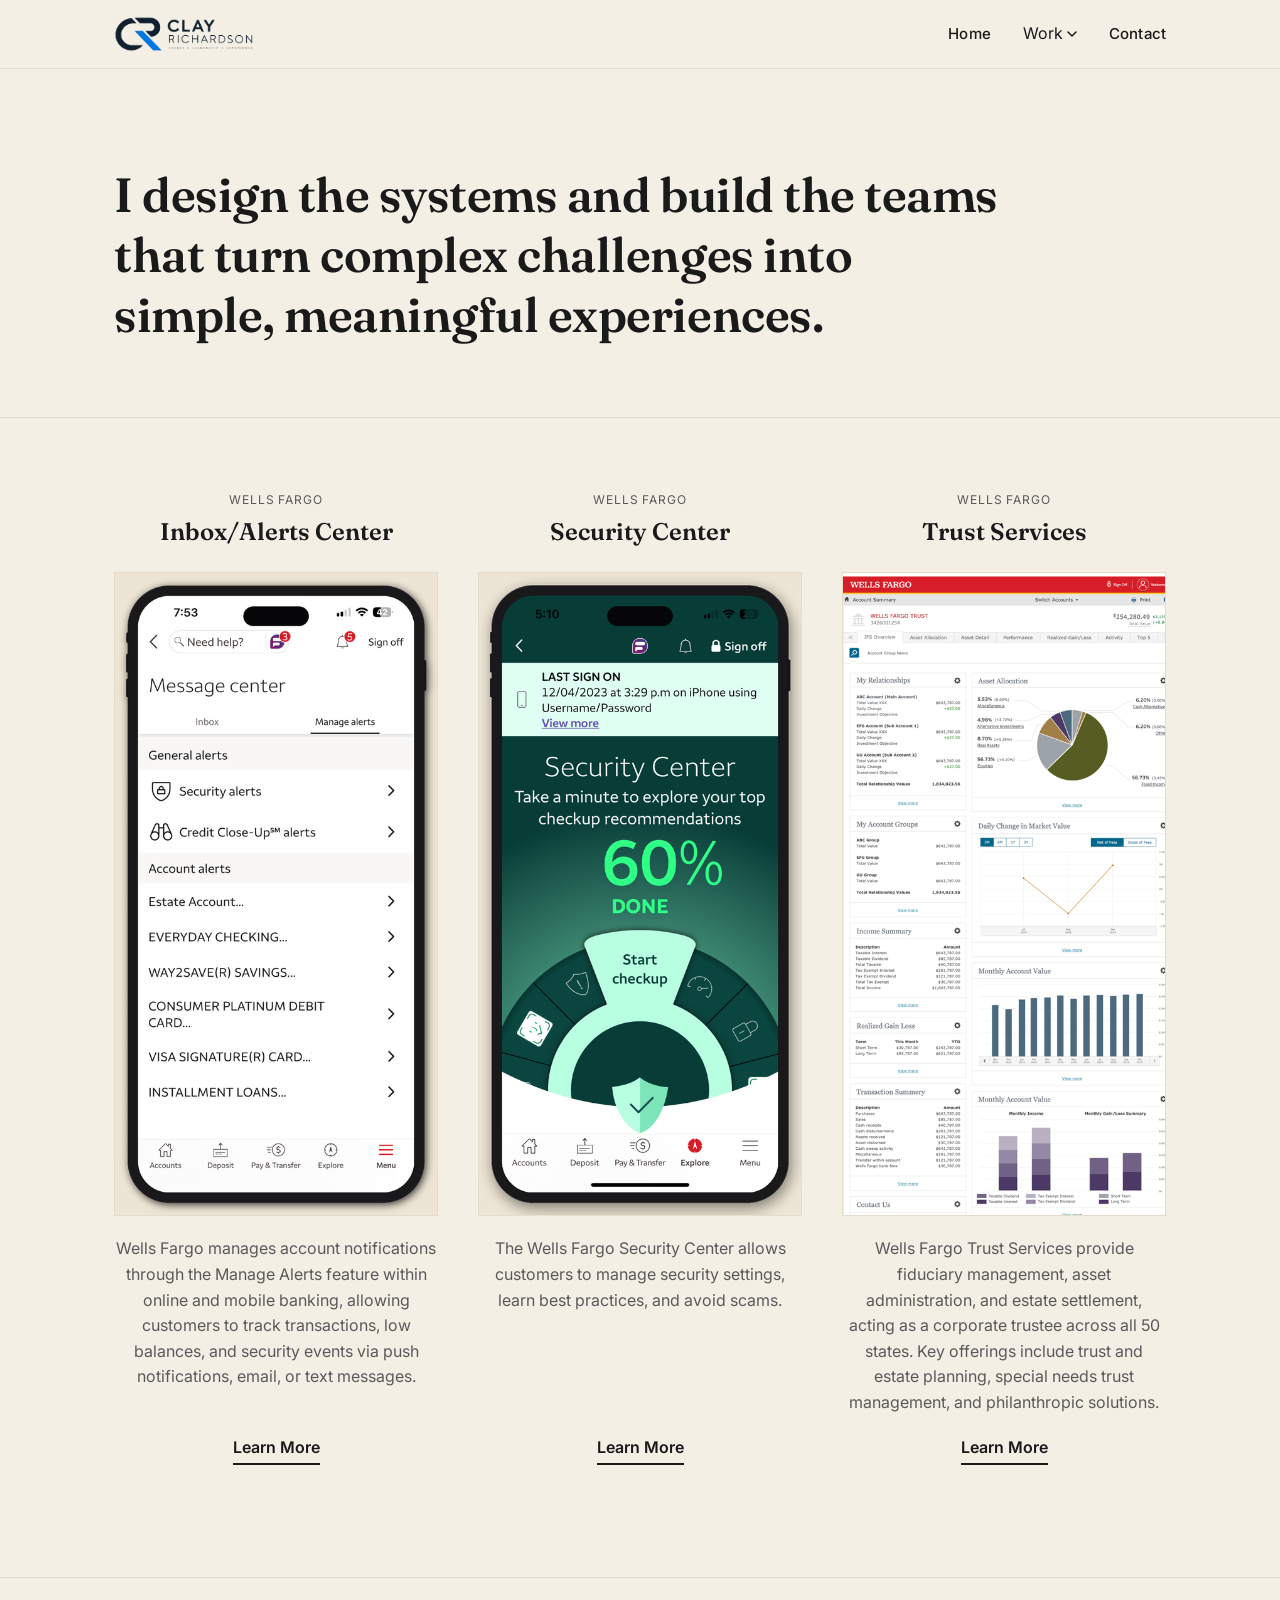
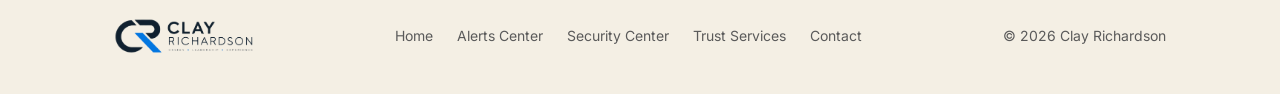
==== commit d9bbbbc5: "Add files via upload" ====
--- a/index.html
+++ b/index.html
@@ -1,2033 +1,109 @@
-<!DOCTYPE html>
-<html lang="en-US" class="no-js" itemtype="https://schema.org/WebPage" itemscope>
-<head><meta charset="UTF-8">
-	
-	<meta name="viewport" content="width=device-width, initial-scale=1, minimum-scale=1">
-	<title>Clay Richardson | UX &amp; Design Leadership</title>
-<meta name="robots" content="max-image-preview:large">
-<link href="https://fonts.gstatic.com/" crossorigin rel="preconnect">
-<link rel="alternate" type="application/rss+xml" title="Clay Richardson | UX &amp; Design Leadership » Feed" href="/feed/">
-<link rel="alternate" type="application/rss+xml" title="Clay Richardson | UX &amp; Design Leadership » Comments Feed" href="/comments/feed/">
-			<script>document.documentElement.classList.remove( 'no-js' );</script>
-			
-
-<style id="wp-img-auto-sizes-contain-inline-css">
-img:is([sizes=auto i],[sizes^="auto," i]){contain-intrinsic-size:3000px 1500px}
-/*# sourceURL=wp-img-auto-sizes-contain-inline-css */
-</style>
-<style id="wp-emoji-styles-inline-css">
-
-	img.wp-smiley, img.emoji {
-		display: inline !important;
-		border: none !important;
-		box-shadow: none !important;
-		height: 1em !important;
-		width: 1em !important;
-		margin: 0 0.07em !important;
-		vertical-align: -0.1em !important;
-		background: none !important;
-		padding: 0 !important;
-	}
-/*# sourceURL=wp-emoji-styles-inline-css */
-</style>
-<link rel="stylesheet" id="wp-block-library-css" href="/wp-includes/css/dist/block-library/style.min.css?ver=7.0.4" media="all">
-<style id="classic-theme-styles-inline-css">
-/*! This file is auto-generated */
-.wp-block-button__link{color:#fff;background-color:#32373c;border-radius:9999px;box-shadow:none;text-decoration:none;padding:calc(.667em + 2px) calc(1.333em + 2px);font-size:1.125em}.wp-block-file__button{background:#32373c;color:#fff;text-decoration:none}
-/*# sourceURL=/wp-includes/css/classic-themes.min.css */
-</style>
-<style id="site-designer-shared-pattern-classes-inline-css">
-/* Dark cover/section overlay + on-dark text. */
-body .wp-site-blocks .is-style-overlay-dark .wp-block-cover__background { background-color: var(--wp--preset--color--base-3); color: var(--wp--preset--color--contrast-3); }
-.wp-block-cover.is-style-overlay-dark .wp-block-cover__background.has-background-dim { opacity: 0.8 !important; }
-:is(.wp-block-designsetgo-section, .wp-block-designsetgo-scroll-slides).is-style-overlay-dark { --dsgo-overlay-color: var(--wp--preset--color--base-3); --dsgo-overlay-opacity: 0.8; color: var(--wp--preset--color--contrast-3); }
-.wp-block-group.has-background.is-style-overlay-dark { box-shadow: inset 0 0 0 9999px color-mix(in srgb, var(--wp--preset--color--base-3) 80%, transparent); }
-body .wp-site-blocks .is-style-overlay-dark, body .wp-site-blocks .is-style-on-dark { --dsgo-text-color: var(--wp--preset--color--contrast-3); color: var(--wp--preset--color--contrast-3) !important; }
-body .wp-site-blocks .is-style-overlay-dark :is(h1,h2,h3,h4,h5,h6,p,li,blockquote,cite), body .wp-site-blocks .is-style-on-dark :is(h1,h2,h3,h4,h5,h6,p,li,blockquote,cite) { color: var(--wp--preset--color--contrast-3) !important; }
-
-/* Solid dark section background + light text. */
-.is-style-bg-dark { background-color: var(--wp--preset--color--contrast); color: var(--wp--preset--color--base); }
-.is-style-bg-dark a { color: var(--wp--preset--color--base); }
-/*# sourceURL=site-designer-shared-pattern-classes-inline-css */
-</style>
-<style id="global-styles-inline-css">
-:root{--wp--preset--aspect-ratio--square: 1;--wp--preset--aspect-ratio--4-3: 4/3;--wp--preset--aspect-ratio--3-4: 3/4;--wp--preset--aspect-ratio--3-2: 3/2;--wp--preset--aspect-ratio--2-3: 2/3;--wp--preset--aspect-ratio--16-9: 16/9;--wp--preset--aspect-ratio--9-16: 9/16;--wp--preset--color--black: #000000;--wp--preset--color--cyan-bluish-gray: #abb8c3;--wp--preset--color--white: #ffffff;--wp--preset--color--pale-pink: #f78da7;--wp--preset--color--vivid-red: #cf2e2e;--wp--preset--color--luminous-vivid-orange: #ff6900;--wp--preset--color--luminous-vivid-amber: #fcb900;--wp--preset--color--light-green-cyan: #7bdcb5;--wp--preset--color--vivid-green-cyan: #00d084;--wp--preset--color--pale-cyan-blue: #8ed1fc;--wp--preset--color--vivid-cyan-blue: #0693e3;--wp--preset--color--vivid-purple: #9b51e0;--wp--preset--color--theme-palette-1: var(--global-palette1);--wp--preset--color--theme-palette-2: var(--global-palette2);--wp--preset--color--theme-palette-3: var(--global-palette3);--wp--preset--color--theme-palette-4: var(--global-palette4);--wp--preset--color--theme-palette-5: var(--global-palette5);--wp--preset--color--theme-palette-6: var(--global-palette6);--wp--preset--color--theme-palette-7: var(--global-palette7);--wp--preset--color--theme-palette-8: var(--global-palette8);--wp--preset--color--theme-palette-9: var(--global-palette9);--wp--preset--color--theme-palette-10: var(--global-palette10);--wp--preset--color--theme-palette-11: var(--global-palette11);--wp--preset--color--theme-palette-12: var(--global-palette12);--wp--preset--color--theme-palette-13: var(--global-palette13);--wp--preset--color--theme-palette-14: var(--global-palette14);--wp--preset--color--theme-palette-15: var(--global-palette15);--wp--preset--gradient--vivid-cyan-blue-to-vivid-purple: linear-gradient(135deg,rgb(6,147,227) 0%,rgb(155,81,224) 100%);--wp--preset--gradient--light-green-cyan-to-vivid-green-cyan: linear-gradient(135deg,rgb(122,220,180) 0%,rgb(0,208,130) 100%);--wp--preset--gradient--luminous-vivid-amber-to-luminous-vivid-orange: linear-gradient(135deg,rgb(252,185,0) 0%,rgb(255,105,0) 100%);--wp--preset--gradient--luminous-vivid-orange-to-vivid-red: linear-gradient(135deg,rgb(255,105,0) 0%,rgb(207,46,46) 100%);--wp--preset--gradient--very-light-gray-to-cyan-bluish-gray: linear-gradient(135deg,rgb(238,238,238) 0%,rgb(169,184,195) 100%);--wp--preset--gradient--cool-to-warm-spectrum: linear-gradient(135deg,rgb(74,234,220) 0%,rgb(151,120,209) 20%,rgb(207,42,186) 40%,rgb(238,44,130) 60%,rgb(251,105,98) 80%,rgb(254,248,76) 100%);--wp--preset--gradient--blush-light-purple: linear-gradient(135deg,rgb(255,206,236) 0%,rgb(152,150,240) 100%);--wp--preset--gradient--blush-bordeaux: linear-gradient(135deg,rgb(254,205,165) 0%,rgb(254,45,45) 50%,rgb(107,0,62) 100%);--wp--preset--gradient--luminous-dusk: linear-gradient(135deg,rgb(255,203,112) 0%,rgb(199,81,192) 50%,rgb(65,88,208) 100%);--wp--preset--gradient--pale-ocean: linear-gradient(135deg,rgb(255,245,203) 0%,rgb(182,227,212) 50%,rgb(51,167,181) 100%);--wp--preset--gradient--electric-grass: linear-gradient(135deg,rgb(202,248,128) 0%,rgb(113,206,126) 100%);--wp--preset--gradient--midnight: linear-gradient(135deg,rgb(2,3,129) 0%,rgb(40,116,252) 100%);--wp--preset--font-size--small: var(--global-font-size-small);--wp--preset--font-size--medium: var(--global-font-size-medium);--wp--preset--font-size--large: var(--global-font-size-large);--wp--preset--font-size--x-large: 42px;--wp--preset--font-size--larger: var(--global-font-size-larger);--wp--preset--font-size--xxlarge: var(--global-font-size-xxlarge);--wp--preset--font-family--inter: Inter;--wp--preset--font-family--fraunces: Fraunces;--wp--preset--spacing--20: 0.44rem;--wp--preset--spacing--30: 0.67rem;--wp--preset--spacing--40: 1rem;--wp--preset--spacing--50: 1.5rem;--wp--preset--spacing--60: 2.25rem;--wp--preset--spacing--70: 3.38rem;--wp--preset--spacing--80: 5.06rem;--wp--preset--shadow--natural: 6px 6px 9px rgba(0, 0, 0, 0.2);--wp--preset--shadow--deep: 12px 12px 50px rgba(0, 0, 0, 0.4);--wp--preset--shadow--sharp: 6px 6px 0px rgba(0, 0, 0, 0.2);--wp--preset--shadow--outlined: 6px 6px 0px -3px rgb(255, 255, 255), 6px 6px rgb(0, 0, 0);--wp--preset--shadow--crisp: 6px 6px 0px rgb(0, 0, 0);}:root { --wp--style--global--content-size: var(--global-calc-content-width);--wp--style--global--wide-size: var(--global-calc-wide-content-width); }:where(body) { margin: 0; }:where(.is-layout-flex){gap: 0.5em;}:where(.is-layout-grid){gap: 0.5em;}body .is-layout-flex{display: flex;}.is-layout-flex{flex-wrap: wrap;align-items: center;}.is-layout-flex > :is(*, div){margin: 0;}body .is-layout-grid{display: grid;}.is-layout-grid > :is(*, div){margin: 0;}body{padding-top: 0px;padding-right: 0px;padding-bottom: 0px;padding-left: 0px;}:root :where(.wp-element-button, .wp-block-button__link){font-style: inherit;font-weight: inherit;letter-spacing: inherit;text-transform: inherit;}.has-black-color{color: var(--wp--preset--color--black) !important;}.has-cyan-bluish-gray-color{color: var(--wp--preset--color--cyan-bluish-gray) !important;}.has-white-color{color: var(--wp--preset--color--white) !important;}.has-pale-pink-color{color: var(--wp--preset--color--pale-pink) !important;}.has-vivid-red-color{color: var(--wp--preset--color--vivid-red) !important;}.has-luminous-vivid-orange-color{color: var(--wp--preset--color--luminous-vivid-orange) !important;}.has-luminous-vivid-amber-color{color: var(--wp--preset--color--luminous-vivid-amber) !important;}.has-light-green-cyan-color{color: var(--wp--preset--color--light-green-cyan) !important;}.has-vivid-green-cyan-color{color: var(--wp--preset--color--vivid-green-cyan) !important;}.has-pale-cyan-blue-color{color: var(--wp--preset--color--pale-cyan-blue) !important;}.has-vivid-cyan-blue-color{color: var(--wp--preset--color--vivid-cyan-blue) !important;}.has-vivid-purple-color{color: var(--wp--preset--color--vivid-purple) !important;}.has-theme-palette-1-color{color: var(--wp--preset--color--theme-palette-1) !important;}.has-theme-palette-2-color{color: var(--wp--preset--color--theme-palette-2) !important;}.has-theme-palette-3-color{color: var(--wp--preset--color--theme-palette-3) !important;}.has-theme-palette-4-color{color: var(--wp--preset--color--theme-palette-4) !important;}.has-theme-palette-5-color{color: var(--wp--preset--color--theme-palette-5) !important;}.has-theme-palette-6-color{color: var(--wp--preset--color--theme-palette-6) !important;}.has-theme-palette-7-color{color: var(--wp--preset--color--theme-palette-7) !important;}.has-theme-palette-8-color{color: var(--wp--preset--color--theme-palette-8) !important;}.has-theme-palette-9-color{color: var(--wp--preset--color--theme-palette-9) !important;}.has-theme-palette-10-color{color: var(--wp--preset--color--theme-palette-10) !important;}.has-theme-palette-11-color{color: var(--wp--preset--color--theme-palette-11) !important;}.has-theme-palette-12-color{color: var(--wp--preset--color--theme-palette-12) !important;}.has-theme-palette-13-color{color: var(--wp--preset--color--theme-palette-13) !important;}.has-theme-palette-14-color{color: var(--wp--preset--color--theme-palette-14) !important;}.has-theme-palette-15-color{color: var(--wp--preset--color--theme-palette-15) !important;}.has-black-background-color{background-color: var(--wp--preset--color--black) !important;}.has-cyan-bluish-gray-background-color{background-color: var(--wp--preset--color--cyan-bluish-gray) !important;}.has-white-background-color{background-color: var(--wp--preset--color--white) !important;}.has-pale-pink-background-color{background-color: var(--wp--preset--color--pale-pink) !important;}.has-vivid-red-background-color{background-color: var(--wp--preset--color--vivid-red) !important;}.has-luminous-vivid-orange-background-color{background-color: var(--wp--preset--color--luminous-vivid-orange) !important;}.has-luminous-vivid-amber-background-color{background-color: var(--wp--preset--color--luminous-vivid-amber) !important;}.has-light-green-cyan-background-color{background-color: var(--wp--preset--color--light-green-cyan) !important;}.has-vivid-green-cyan-background-color{background-color: var(--wp--preset--color--vivid-green-cyan) !important;}.has-pale-cyan-blue-background-color{background-color: var(--wp--preset--color--pale-cyan-blue) !important;}.has-vivid-cyan-blue-background-color{background-color: var(--wp--preset--color--vivid-cyan-blue) !important;}.has-vivid-purple-background-color{background-color: var(--wp--preset--color--vivid-purple) !important;}.has-theme-palette-1-background-color{background-color: var(--wp--preset--color--theme-palette-1) !important;}.has-theme-palette-2-background-color{background-color: var(--wp--preset--color--theme-palette-2) !important;}.has-theme-palette-3-background-color{background-color: var(--wp--preset--color--theme-palette-3) !important;}.has-theme-palette-4-background-color{background-color: var(--wp--preset--color--theme-palette-4) !important;}.has-theme-palette-5-background-color{background-color: var(--wp--preset--color--theme-palette-5) !important;}.has-theme-palette-6-background-color{background-color: var(--wp--preset--color--theme-palette-6) !important;}.has-theme-palette-7-background-color{background-color: var(--wp--preset--color--theme-palette-7) !important;}.has-theme-palette-8-background-color{background-color: var(--wp--preset--color--theme-palette-8) !important;}.has-theme-palette-9-background-color{background-color: var(--wp--preset--color--theme-palette-9) !important;}.has-theme-palette-10-background-color{background-color: var(--wp--preset--color--theme-palette-10) !important;}.has-theme-palette-11-background-color{background-color: var(--wp--preset--color--theme-palette-11) !important;}.has-theme-palette-12-background-color{background-color: var(--wp--preset--color--theme-palette-12) !important;}.has-theme-palette-13-background-color{background-color: var(--wp--preset--color--theme-palette-13) !important;}.has-theme-palette-14-background-color{background-color: var(--wp--preset--color--theme-palette-14) !important;}.has-theme-palette-15-background-color{background-color: var(--wp--preset--color--theme-palette-15) !important;}.has-black-border-color{border-color: var(--wp--preset--color--black) !important;}.has-cyan-bluish-gray-border-color{border-color: var(--wp--preset--color--cyan-bluish-gray) !important;}.has-white-border-color{border-color: var(--wp--preset--color--white) !important;}.has-pale-pink-border-color{border-color: var(--wp--preset--color--pale-pink) !important;}.has-vivid-red-border-color{border-color: var(--wp--preset--color--vivid-red) !important;}.has-luminous-vivid-orange-border-color{border-color: var(--wp--preset--color--luminous-vivid-orange) !important;}.has-luminous-vivid-amber-border-color{border-color: var(--wp--preset--color--luminous-vivid-amber) !important;}.has-light-green-cyan-border-color{border-color: var(--wp--preset--color--light-green-cyan) !important;}.has-vivid-green-cyan-border-color{border-color: var(--wp--preset--color--vivid-green-cyan) !important;}.has-pale-cyan-blue-border-color{border-color: var(--wp--preset--color--pale-cyan-blue) !important;}.has-vivid-cyan-blue-border-color{border-color: var(--wp--preset--color--vivid-cyan-blue) !important;}.has-vivid-purple-border-color{border-color: var(--wp--preset--color--vivid-purple) !important;}.has-theme-palette-1-border-color{border-color: var(--wp--preset--color--theme-palette-1) !important;}.has-theme-palette-2-border-color{border-color: var(--wp--preset--color--theme-palette-2) !important;}.has-theme-palette-3-border-color{border-color: var(--wp--preset--color--theme-palette-3) !important;}.has-theme-palette-4-border-color{border-color: var(--wp--preset--color--theme-palette-4) !important;}.has-theme-palette-5-border-color{border-color: var(--wp--preset--color--theme-palette-5) !important;}.has-theme-palette-6-border-color{border-color: var(--wp--preset--color--theme-palette-6) !important;}.has-theme-palette-7-border-color{border-color: var(--wp--preset--color--theme-palette-7) !important;}.has-theme-palette-8-border-color{border-color: var(--wp--preset--color--theme-palette-8) !important;}.has-theme-palette-9-border-color{border-color: var(--wp--preset--color--theme-palette-9) !important;}.has-theme-palette-10-border-color{border-color: var(--wp--preset--color--theme-palette-10) !important;}.has-theme-palette-11-border-color{border-color: var(--wp--preset--color--theme-palette-11) !important;}.has-theme-palette-12-border-color{border-color: var(--wp--preset--color--theme-palette-12) !important;}.has-theme-palette-13-border-color{border-color: var(--wp--preset--color--theme-palette-13) !important;}.has-theme-palette-14-border-color{border-color: var(--wp--preset--color--theme-palette-14) !important;}.has-theme-palette-15-border-color{border-color: var(--wp--preset--color--theme-palette-15) !important;}.has-vivid-cyan-blue-to-vivid-purple-gradient-background{background: var(--wp--preset--gradient--vivid-cyan-blue-to-vivid-purple) !important;}.has-light-green-cyan-to-vivid-green-cyan-gradient-background{background: var(--wp--preset--gradient--light-green-cyan-to-vivid-green-cyan) !important;}.has-luminous-vivid-amber-to-luminous-vivid-orange-gradient-background{background: var(--wp--preset--gradient--luminous-vivid-amber-to-luminous-vivid-orange) !important;}.has-luminous-vivid-orange-to-vivid-red-gradient-background{background: var(--wp--preset--gradient--luminous-vivid-orange-to-vivid-red) !important;}.has-very-light-gray-to-cyan-bluish-gray-gradient-background{background: var(--wp--preset--gradient--very-light-gray-to-cyan-bluish-gray) !important;}.has-cool-to-warm-spectrum-gradient-background{background: var(--wp--preset--gradient--cool-to-warm-spectrum) !important;}.has-blush-light-purple-gradient-background{background: var(--wp--preset--gradient--blush-light-purple) !important;}.has-blush-bordeaux-gradient-background{background: var(--wp--preset--gradient--blush-bordeaux) !important;}.has-luminous-dusk-gradient-background{background: var(--wp--preset--gradient--luminous-dusk) !important;}.has-pale-ocean-gradient-background{background: var(--wp--preset--gradient--pale-ocean) !important;}.has-electric-grass-gradient-background{background: var(--wp--preset--gradient--electric-grass) !important;}.has-midnight-gradient-background{background: var(--wp--preset--gradient--midnight) !important;}.has-small-font-size{font-size: var(--wp--preset--font-size--small) !important;}.has-medium-font-size{font-size: var(--wp--preset--font-size--medium) !important;}.has-large-font-size{font-size: var(--wp--preset--font-size--large) !important;}.has-x-large-font-size{font-size: var(--wp--preset--font-size--x-large) !important;}.has-larger-font-size{font-size: var(--wp--preset--font-size--larger) !important;}.has-xxlarge-font-size{font-size: var(--wp--preset--font-size--xxlarge) !important;}.has-inter-font-family{font-family: var(--wp--preset--font-family--inter) !important;}.has-fraunces-font-family{font-family: var(--wp--preset--font-family--fraunces) !important;}
-:root :where(.wp-block-icon svg){width: 24px;}
-:where(.wp-block-post-template.is-layout-flex){gap: 1.25em;}:where(.wp-block-post-template.is-layout-grid){gap: 1.25em;}
-:where(.wp-block-term-template.is-layout-flex){gap: 1.25em;}:where(.wp-block-term-template.is-layout-grid){gap: 1.25em;}
-:where(.wp-block-columns.is-layout-flex){gap: 2em;}:where(.wp-block-columns.is-layout-grid){gap: 2em;}
-:root :where(.wp-block-pullquote){font-size: 1.5em;line-height: 1.6;}
-/*# sourceURL=global-styles-inline-css */
-</style>
-<link rel="stylesheet" id="wp-components-css" href="/wp-includes/css/dist/components/style.min.css?ver=7.0.4" media="all">
-<link rel="stylesheet" id="godaddy-styles-css" href="/wp-content/mu-plugins/vendor/wpex/godaddy-launch/includes/Dependencies/GoDaddy/Styles/build/latest.css?ver=2.0.2" media="all">
-<link rel="stylesheet" id="kadence-global-css" href="/wp-content/themes/kadence/assets/css/global.min.css?ver=1.5.2" media="all">
-<style id="kadence-global-inline-css">
-/* Kadence Base CSS */
-:root{--global-palette1:#000000;--global-palette2:#D1A155;--global-palette3:#000000;--global-palette4:#010101;--global-palette5:#111111;--global-palette6:#282828;--global-palette7:#F6E7BC;--global-palette8:#F9F7F7;--global-palette9:#ffffff;--global-palette10:oklch(from var(--global-palette1) calc(l + 0.10 * (1 - l)) calc(c * 1.00) calc(h + 180) / 100%);--global-palette11:#13612e;--global-palette12:#1159af;--global-palette13:#b82105;--global-palette14:#f7630c;--global-palette15:#f5a524;--global-palette9rgb:255, 255, 255;--global-palette-highlight:var(--global-palette1);--global-palette-highlight-alt:var(--global-palette2);--global-palette-highlight-alt2:var(--global-palette9);--global-palette-btn-bg:var(--global-palette1);--global-palette-btn-bg-hover:var(--global-palette2);--global-palette-btn:var(--global-palette9);--global-palette-btn-hover:var(--global-palette9);--global-palette-btn-sec-bg:var(--global-palette7);--global-palette-btn-sec-bg-hover:var(--global-palette2);--global-palette-btn-sec:var(--global-palette3);--global-palette-btn-sec-hover:var(--global-palette9);--global-body-font-family:Inter, sans-serif;--global-heading-font-family:Fraunces, serif;--global-primary-nav-font-family:'Inter Tight', sans-serif;--global-fallback-font:sans-serif;--global-display-fallback-font:sans-serif;--global-content-width:1199px;--global-content-wide-width:calc(1199px + 230px);--global-content-narrow-width:842px;--global-content-edge-padding:1.64rem;--global-content-boxed-padding:2rem;--global-calc-content-width:calc(1199px - var(--global-content-edge-padding) - var(--global-content-edge-padding) );--wp--style--global--content-size:var(--global-calc-content-width);}.wp-site-blocks{--global-vw:calc( 100vw - ( 0.5 * var(--scrollbar-offset)));}:root body.kadence-elementor-colors{--e-global-color-kadence1:var(--global-palette1);--e-global-color-kadence2:var(--global-palette2);--e-global-color-kadence3:var(--global-palette3);--e-global-color-kadence4:var(--global-palette4);--e-global-color-kadence5:var(--global-palette5);--e-global-color-kadence6:var(--global-palette6);--e-global-color-kadence7:var(--global-palette7);--e-global-color-kadence8:var(--global-palette8);--e-global-color-kadence9:var(--global-palette9);--e-global-color-kadence10:var(--global-palette10);--e-global-color-kadence11:var(--global-palette11);--e-global-color-kadence12:var(--global-palette12);--e-global-color-kadence13:var(--global-palette13);--e-global-color-kadence14:var(--global-palette14);--e-global-color-kadence15:var(--global-palette15);}body{background:#f4efe4;-webkit-font-smoothing:antialiased;-moz-osx-font-smoothing:grayscale;}body, input, select, optgroup, textarea{font-style:normal;font-weight:normal;font-size:17px;line-height:1.6;font-family:var(--global-body-font-family);color:var(--global-palette4);}.content-bg, body.content-style-unboxed .site{background:#f4efe4;}h1,h2,h3,h4,h5,h6{font-family:var(--global-heading-font-family);}h1{font-style:normal;font-weight:normal;font-size:32px;line-height:1.5;color:var(--global-palette3);}h2{font-weight:normal;font-size:28px;line-height:1.5;color:var(--global-palette3);}h3{font-style:normal;font-weight:normal;font-size:24px;line-height:1.5;color:var(--global-palette3);}h4{font-style:normal;font-weight:normal;font-size:22px;line-height:1.5;color:var(--global-palette4);}h5{font-style:normal;font-weight:normal;font-size:20px;line-height:1.5;color:var(--global-palette4);}h6{font-style:normal;font-weight:300;font-size:18px;line-height:1.5;color:var(--global-palette5);}.entry-hero .kadence-breadcrumbs{max-width:1199px;}.site-container, .site-header-row-layout-contained, .site-footer-row-layout-contained, .entry-hero-layout-contained, .comments-area, .alignfull > .wp-block-cover__inner-container, .alignwide > .wp-block-cover__inner-container{max-width:var(--global-content-width);}.content-width-narrow .content-container.site-container, .content-width-narrow .hero-container.site-container{max-width:var(--global-content-narrow-width);}@media all and (min-width: 1429px){.wp-site-blocks .content-container  .alignwide{margin-left:-115px;margin-right:-115px;width:unset;max-width:unset;}}@media all and (min-width: 1102px){.content-width-narrow .wp-site-blocks .content-container .alignwide{margin-left:-130px;margin-right:-130px;width:unset;max-width:unset;}}.content-style-boxed .wp-site-blocks .entry-content .alignwide{margin-left:calc( -1 * var( --global-content-boxed-padding ) );margin-right:calc( -1 * var( --global-content-boxed-padding ) );}.content-area{margin-top:5rem;margin-bottom:5rem;}@media all and (max-width: 1024px){.content-area{margin-top:3rem;margin-bottom:3rem;}}@media all and (max-width: 767px){.content-area{margin-top:2rem;margin-bottom:2rem;}}@media all and (max-width: 1024px){:root{--global-content-boxed-padding:2rem;}}@media all and (max-width: 767px){:root{--global-content-boxed-padding:1.5rem;}}.entry-content-wrap{padding:2rem;}@media all and (max-width: 1024px){.entry-content-wrap{padding:2rem;}}@media all and (max-width: 767px){.entry-content-wrap{padding:1.5rem;}}.entry.single-entry{box-shadow:0px 15px 15px -10px rgba(0,0,0,0.05);}.entry.loop-entry{box-shadow:0px 15px 15px -10px rgba(0,0,0,0.05);}.loop-entry .entry-content-wrap{padding:2rem;}@media all and (max-width: 1024px){.loop-entry .entry-content-wrap{padding:2rem;}}@media all and (max-width: 767px){.loop-entry .entry-content-wrap{padding:1.5rem;}}button, .button, .wp-block-button__link, input[type="button"], input[type="reset"], input[type="submit"], .fl-button, .elementor-button-wrapper .elementor-button, .wc-block-components-checkout-place-order-button, .wc-block-cart__submit{font-style:normal;font-weight:600;font-family:'Josefin Sans', var(--global-fallback-font);box-shadow:0px 0px 0px -7px rgba(0,0,0,0);}button:hover, button:focus, button:active, .button:hover, .button:focus, .button:active, .wp-block-button__link:hover, .wp-block-button__link:focus, .wp-block-button__link:active, input[type="button"]:hover, input[type="button"]:focus, input[type="button"]:active, input[type="reset"]:hover, input[type="reset"]:focus, input[type="reset"]:active, input[type="submit"]:hover, input[type="submit"]:focus, input[type="submit"]:active, .elementor-button-wrapper .elementor-button:hover, .elementor-button-wrapper .elementor-button:focus, .elementor-button-wrapper .elementor-button:active, .wc-block-cart__submit:hover{box-shadow:0px 15px 25px -7px rgba(0,0,0,0.1);}.kb-button.kb-btn-global-outline.kb-btn-global-inherit{padding-top:calc(px - 2px);padding-right:calc(px - 2px);padding-bottom:calc(px - 2px);padding-left:calc(px - 2px);}button.button-style-secondary, .button.button-style-secondary, .wp-block-button__link.button-style-secondary, input[type="button"].button-style-secondary, input[type="reset"].button-style-secondary, input[type="submit"].button-style-secondary, .fl-button.button-style-secondary, .elementor-button-wrapper .elementor-button.button-style-secondary, .wc-block-components-checkout-place-order-button.button-style-secondary, .wc-block-cart__submit.button-style-secondary{font-style:normal;font-weight:600;font-family:'Josefin Sans', var(--global-fallback-font);}@media all and (min-width: 1025px){.transparent-header .entry-hero .entry-hero-container-inner{padding-top:98px;}}@media all and (max-width: 1024px){.mobile-transparent-header .entry-hero .entry-hero-container-inner{padding-top:98px;}}@media all and (max-width: 767px){.mobile-transparent-header .entry-hero .entry-hero-container-inner{padding-top:98px;}}.entry-hero.page-hero-section .entry-header{min-height:200px;}
-/* Kadence Header CSS */
-@media all and (max-width: 1024px){.mobile-transparent-header #masthead{position:absolute;left:0px;right:0px;z-index:100;}.kadence-scrollbar-fixer.mobile-transparent-header #masthead{right:var(--scrollbar-offset,0);}.mobile-transparent-header #masthead, .mobile-transparent-header .site-top-header-wrap .site-header-row-container-inner, .mobile-transparent-header .site-main-header-wrap .site-header-row-container-inner, .mobile-transparent-header .site-bottom-header-wrap .site-header-row-container-inner{background:transparent;}.site-header-row-tablet-layout-fullwidth, .site-header-row-tablet-layout-standard{padding:0px;}}@media all and (min-width: 1025px){.transparent-header #masthead{position:absolute;left:0px;right:0px;z-index:100;}.transparent-header.kadence-scrollbar-fixer #masthead{right:var(--scrollbar-offset,0);}.transparent-header #masthead, .transparent-header .site-top-header-wrap .site-header-row-container-inner, .transparent-header .site-main-header-wrap .site-header-row-container-inner, .transparent-header .site-bottom-header-wrap .site-header-row-container-inner{background:transparent;}}.site-branding a.brand img{max-width:380px;}.site-branding a.brand img.svg-logo-image{width:380px;}.site-branding{padding:0px 0px 0px 0px;}#masthead, #masthead .kadence-sticky-header.item-is-fixed:not(.item-at-start):not(.site-header-row-container):not(.site-main-header-wrap), #masthead .kadence-sticky-header.item-is-fixed:not(.item-at-start) > .site-header-row-container-inner{background:#f4efe4;}.site-main-header-wrap .site-header-row-container-inner{border-top:0px none transparent;border-bottom:1px solid var(--global-palette2);}.site-main-header-inner-wrap{min-height:98px;}.site-main-header-wrap .site-header-row-container-inner>.site-container{padding:0px 0px 6px 0px;}.site-main-header-wrap.site-header-row-container.site-header-focus-item.site-header-row-layout-standard.kadence-sticky-header.item-is-fixed.item-is-stuck, .site-header-upper-inner-wrap.kadence-sticky-header.item-is-fixed.item-is-stuck, .site-header-inner-wrap.kadence-sticky-header.item-is-fixed.item-is-stuck, .site-top-header-wrap.site-header-row-container.site-header-focus-item.site-header-row-layout-standard.kadence-sticky-header.item-is-fixed.item-is-stuck, .site-bottom-header-wrap.site-header-row-container.site-header-focus-item.site-header-row-layout-standard.kadence-sticky-header.item-is-fixed.item-is-stuck{box-shadow:0px 0px 0px 0px rgba(0,0,0,0);}.header-navigation[class*="header-navigation-style-underline"] .header-menu-container.primary-menu-container>ul>li>a:after{width:calc( 100% - 1.2em);}.main-navigation .primary-menu-container > ul > li.menu-item > a{padding-left:calc(1.2em / 2);padding-right:calc(1.2em / 2);padding-top:0.6em;padding-bottom:0.6em;color:#9c7a3c;}.main-navigation .primary-menu-container > ul > li.menu-item .dropdown-nav-special-toggle{right:calc(1.2em / 2);}.main-navigation .primary-menu-container > ul li.menu-item > a{font-style:normal;font-weight:600;font-family:var(--global-primary-nav-font-family);}.main-navigation .primary-menu-container > ul > li.menu-item > a:hover{color:var(--global-palette-highlight);}.main-navigation .primary-menu-container > ul > li.menu-item.current-menu-item > a{color:var(--global-palette3);}.header-navigation .header-menu-container ul ul.sub-menu, .header-navigation .header-menu-container ul ul.submenu{background:var(--global-palette3);box-shadow:0px 2px 13px 0px rgba(0,0,0,0.1);}.header-navigation .header-menu-container ul ul li.menu-item, .header-menu-container ul.menu > li.kadence-menu-mega-enabled > ul > li.menu-item > a{border-bottom:1px solid rgba(255,255,255,0.1);border-radius:4px 4px 4px 4px;}.header-navigation .header-menu-container ul ul li.menu-item > a{width:200px;padding-top:1em;padding-bottom:1em;color:var(--global-palette8);font-size:12px;}.header-navigation .header-menu-container ul ul li.menu-item > a:hover{color:var(--global-palette9);background:var(--global-palette4);border-radius:4px 4px 4px 4px;}.header-navigation .header-menu-container ul ul li.menu-item.current-menu-item > a{color:var(--global-palette9);background:var(--global-palette4);border-radius:4px 4px 4px 4px;}.mobile-toggle-open-container .menu-toggle-open, .mobile-toggle-open-container .menu-toggle-open:focus{color:var(--global-palette5);padding:0.4em 0.6em 0.4em 0.6em;font-size:14px;}.mobile-toggle-open-container .menu-toggle-open.menu-toggle-style-bordered{border:1px solid currentColor;}.mobile-toggle-open-container .menu-toggle-open .menu-toggle-icon{font-size:20px;}.mobile-toggle-open-container .menu-toggle-open:hover, .mobile-toggle-open-container .menu-toggle-open:focus-visible{color:var(--global-palette-highlight);}.mobile-navigation ul li{font-size:14px;}.mobile-navigation ul li a{padding-top:1em;padding-bottom:1em;}.mobile-navigation ul li > a, .mobile-navigation ul li.menu-item-has-children > .drawer-nav-drop-wrap{color:var(--global-palette4);}.mobile-navigation ul li > a:hover, .mobile-navigation ul li.menu-item-has-children > .drawer-nav-drop-wrap:hover{color:var(--global-palette3);}.mobile-navigation ul li.current-menu-item > a, .mobile-navigation ul li.current-menu-item.menu-item-has-children > .drawer-nav-drop-wrap{color:var(--global-palette-highlight);}.mobile-navigation ul li.menu-item-has-children .drawer-nav-drop-wrap, .mobile-navigation ul li:not(.menu-item-has-children) a{border-bottom:1px solid var(--global-palette7);}.mobile-navigation:not(.drawer-navigation-parent-toggle-true) ul li.menu-item-has-children .drawer-nav-drop-wrap button{border-left:1px solid var(--global-palette7);}#mobile-drawer .drawer-inner, #mobile-drawer.popup-drawer-layout-fullwidth.popup-drawer-animation-slice .pop-portion-bg, #mobile-drawer.popup-drawer-layout-fullwidth.popup-drawer-animation-slice.pop-animated.show-drawer .drawer-inner{background:var(--global-palette9);}#mobile-drawer .drawer-header .drawer-toggle{padding:0.6em 0.15em 0.6em 0.15em;font-size:24px;}#mobile-drawer .drawer-header .drawer-toggle, #mobile-drawer .drawer-header .drawer-toggle:focus{color:var(--global-palette3);}#mobile-drawer .drawer-header .drawer-toggle:hover, #mobile-drawer .drawer-header .drawer-toggle:focus:hover{color:var(--global-palette5);}
-/* Kadence Footer CSS */
-#colophon{background:#f4efe4;}
-/*# sourceURL=kadence-global-inline-css */
-</style>
-<link rel="stylesheet" id="kadence-header-css" href="/wp-content/themes/kadence/assets/css/header.min.css?ver=1.5.2" media="all">
-<link rel="stylesheet" id="kadence-content-css" href="/wp-content/themes/kadence/assets/css/content.min.css?ver=1.5.2" media="all">
-<link rel="stylesheet" id="kadence-footer-css" href="/wp-content/themes/kadence/assets/css/footer.min.css?ver=1.5.2" media="all">
-<link rel="stylesheet" id="kadence-blocks-rowlayout-css" href="/wp-content/plugins/kadence-blocks/dist/style-blocks-rowlayout.css?ver=3.7.9.1" media="all">
-<link rel="stylesheet" id="kadence-blocks-column-css" href="/wp-content/plugins/kadence-blocks/dist/style-blocks-column.css?ver=3.7.9.1" media="all">
-<style id="kadence-blocks-advancedheading-inline-css">
-	.wp-block-kadence-advancedheading mark{background:transparent;border-style:solid;border-width:0}
-	.wp-block-kadence-advancedheading mark.kt-highlight{color:#f76a0c;}
-	.kb-adv-heading-icon{display: inline-flex;justify-content: center;align-items: center;}
-	.is-layout-constrained > .kb-advanced-heading-link {display: block;}.wp-block-kadence-advancedheading.has-background{padding: 0;}	.single-content .kadence-advanced-heading-wrapper h1,
-	.single-content .kadence-advanced-heading-wrapper h2,
-	.single-content .kadence-advanced-heading-wrapper h3,
-	.single-content .kadence-advanced-heading-wrapper h4,
-	.single-content .kadence-advanced-heading-wrapper h5,
-	.single-content .kadence-advanced-heading-wrapper h6 {margin: 1.5em 0 .5em;}
-	.single-content .kadence-advanced-heading-wrapper+* { margin-top:0;}.kb-screen-reader-text{position:absolute;width:1px;height:1px;padding:0;margin:-1px;overflow:hidden;clip:rect(0,0,0,0);}
-/*# sourceURL=kadence-blocks-advancedheading-inline-css */
-</style>
-<link rel="stylesheet" id="kadence-blocks-image-css" href="/wp-content/plugins/kadence-blocks/dist/style-blocks-image.css?ver=3.7.9.1" media="all">
-<link rel="stylesheet" id="kadence-blocks-advancedbtn-css" href="/wp-content/plugins/kadence-blocks/dist/style-blocks-advancedbtn.css?ver=3.7.9.1" media="all">
-<style id="kadence-blocks-global-variables-inline-css">
-:root {--global-kb-font-size-sm:clamp(0.8rem, 0.73rem + 0.217vw, 0.9rem);--global-kb-font-size-md:clamp(1.1rem, 0.995rem + 0.326vw, 1.25rem);--global-kb-font-size-lg:clamp(1.75rem, 1.576rem + 0.543vw, 2rem);--global-kb-font-size-xl:clamp(2.25rem, 1.728rem + 1.63vw, 3rem);--global-kb-font-size-xxl:clamp(2.5rem, 1.456rem + 3.26vw, 4rem);--global-kb-font-size-xxxl:clamp(2.75rem, 0.489rem + 7.065vw, 6rem);}
-/*# sourceURL=kadence-blocks-global-variables-inline-css */
-</style>
-<style id="kadence_blocks_css-inline-css">
-.kb-row-layout-id330_a55cc2-2e > .kt-row-column-wrap{padding-top:15px;padding-right:25px;padding-bottom:11px;padding-left:25px;grid-template-columns:minmax(0, 1fr);}.kb-row-layout-id330_a55cc2-2e > .kt-row-layout-overlay{opacity:0.00;background-color:#505050;}@media all and (max-width: 767px){.kb-row-layout-id330_a55cc2-2e > .kt-row-column-wrap{grid-template-columns:minmax(0, 1fr);}}.kadence-column330_bede01-b4 > .kt-inside-inner-col{column-gap:var(--global-kb-gap-sm, 1rem);}.kadence-column330_bede01-b4 > .kt-inside-inner-col{flex-direction:column;}.kadence-column330_bede01-b4 > .kt-inside-inner-col > .aligncenter{width:100%;}@media all and (max-width: 1024px){.kadence-column330_bede01-b4 > .kt-inside-inner-col{flex-direction:column;justify-content:center;}}@media all and (max-width: 767px){.kadence-column330_bede01-b4 > .kt-inside-inner-col{flex-direction:column;justify-content:center;}}.wp-block-kadence-advancedheading.kt-adv-heading330_6d30b6-4a, .wp-block-kadence-advancedheading.kt-adv-heading330_6d30b6-4a[data-kb-block="kb-adv-heading330_6d30b6-4a"]{margin-top:35px;margin-bottom:60px;text-align:left;font-size:var(--global-kb-font-size-lg, 2rem);line-height:2;font-weight:400;font-family:Fraunces;text-transform:capitalize;}.wp-block-kadence-advancedheading.kt-adv-heading330_6d30b6-4a mark.kt-highlight, .wp-block-kadence-advancedheading.kt-adv-heading330_6d30b6-4a[data-kb-block="kb-adv-heading330_6d30b6-4a"] mark.kt-highlight{font-weight:normal;-webkit-box-decoration-break:clone;box-decoration-break:clone;}.wp-block-kadence-advancedheading.kt-adv-heading330_6d30b6-4a img.kb-inline-image, .wp-block-kadence-advancedheading.kt-adv-heading330_6d30b6-4a[data-kb-block="kb-adv-heading330_6d30b6-4a"] img.kb-inline-image{width:150px;display:inline-block;}@media all and (max-width: 767px){.wp-block-kadence-advancedheading.kt-adv-heading330_6d30b6-4a, .wp-block-kadence-advancedheading.kt-adv-heading330_6d30b6-4a[data-kb-block="kb-adv-heading330_6d30b6-4a"]{font-size:20px;}}.kadence-column330_114d1f-94 > .kt-inside-inner-col{column-gap:var(--global-kb-gap-sm, 1rem);}.kadence-column330_114d1f-94 > .kt-inside-inner-col{flex-direction:column;}.kadence-column330_114d1f-94 > .kt-inside-inner-col > .aligncenter{width:100%;}@media all and (max-width: 1024px){.kadence-column330_114d1f-94 > .kt-inside-inner-col{flex-direction:column;justify-content:center;}}@media all and (max-width: 767px){.kadence-column330_114d1f-94 > .kt-inside-inner-col{flex-direction:column;justify-content:center;}}.kb-row-layout-id330_a55b13-dd > .kt-row-column-wrap{column-gap:40px;max-width:var( --global-content-width, 1199px );padding-left:var(--global-content-edge-padding);padding-right:var(--global-content-edge-padding);padding-top:80px;padding-right:25px;padding-bottom:80px;padding-left:25px;}.kb-row-layout-id330_a55b13-dd > .kt-row-column-wrap > div:not(.added-for-specificity){grid-column:initial;}.kb-row-layout-id330_a55b13-dd > .kt-row-column-wrap{grid-template-columns:repeat(3, minmax(0, 1fr));}@media all and (max-width: 1024px){.kb-row-layout-id330_a55b13-dd > .kt-row-column-wrap > div:not(.added-for-specificity){grid-column:initial;}}@media all and (max-width: 1024px){.kb-row-layout-id330_a55b13-dd > .kt-row-column-wrap{grid-template-columns:repeat(3, minmax(0, 1fr));}}@media all and (max-width: 767px){.kb-row-layout-id330_a55b13-dd > .kt-row-column-wrap > div:not(.added-for-specificity){grid-column:initial;}.kb-row-layout-id330_a55b13-dd > .kt-row-column-wrap{grid-template-columns:minmax(0, 1fr);}}.kadence-column330_63065a-65 > .kt-inside-inner-col{column-gap:var(--global-kb-gap-sm, 1rem);}.kadence-column330_63065a-65 > .kt-inside-inner-col{flex-direction:column;}.kadence-column330_63065a-65 > .kt-inside-inner-col > .aligncenter{width:100%;}@media all and (max-width: 1024px){.kadence-column330_63065a-65 > .kt-inside-inner-col{flex-direction:column;justify-content:center;}}@media all and (max-width: 767px){.kadence-column330_63065a-65 > .kt-inside-inner-col{flex-direction:column;justify-content:center;}}.wp-block-kadence-advancedheading.kt-adv-heading330_f5cc46-42, .wp-block-kadence-advancedheading.kt-adv-heading330_f5cc46-42[data-kb-block="kb-adv-heading330_f5cc46-42"]{margin-bottom:0px;text-align:center;font-size:14px;font-weight:300;text-transform:uppercase;}.wp-block-kadence-advancedheading.kt-adv-heading330_f5cc46-42 mark.kt-highlight, .wp-block-kadence-advancedheading.kt-adv-heading330_f5cc46-42[data-kb-block="kb-adv-heading330_f5cc46-42"] mark.kt-highlight{font-weight:normal;-webkit-box-decoration-break:clone;box-decoration-break:clone;}.wp-block-kadence-advancedheading.kt-adv-heading330_f5cc46-42 img.kb-inline-image, .wp-block-kadence-advancedheading.kt-adv-heading330_f5cc46-42[data-kb-block="kb-adv-heading330_f5cc46-42"] img.kb-inline-image{width:150px;display:inline-block;}.wp-block-kadence-advancedheading.kt-adv-heading330_737508-90, .wp-block-kadence-advancedheading.kt-adv-heading330_737508-90[data-kb-block="kb-adv-heading330_737508-90"]{margin-top:0px;text-align:center;font-size:28px;font-weight:normal;}.wp-block-kadence-advancedheading.kt-adv-heading330_737508-90 mark.kt-highlight, .wp-block-kadence-advancedheading.kt-adv-heading330_737508-90[data-kb-block="kb-adv-heading330_737508-90"] mark.kt-highlight{font-weight:normal;-webkit-box-decoration-break:clone;box-decoration-break:clone;}.wp-block-kadence-advancedheading.kt-adv-heading330_737508-90 img.kb-inline-image, .wp-block-kadence-advancedheading.kt-adv-heading330_737508-90[data-kb-block="kb-adv-heading330_737508-90"] img.kb-inline-image{width:150px;display:inline-block;}.kb-image330_483362-a5 .kb-image-has-overlay:after{opacity:0.3;}.wp-block-kadence-advancedheading.kt-adv-heading330_7f2ac8-29, .wp-block-kadence-advancedheading.kt-adv-heading330_7f2ac8-29[data-kb-block="kb-adv-heading330_7f2ac8-29"]{margin-bottom:25px;text-align:center;font-size:18px;line-height:30px;font-weight:300;letter-spacing:0px;}.wp-block-kadence-advancedheading.kt-adv-heading330_7f2ac8-29 mark.kt-highlight, .wp-block-kadence-advancedheading.kt-adv-heading330_7f2ac8-29[data-kb-block="kb-adv-heading330_7f2ac8-29"] mark.kt-highlight{font-weight:normal;-webkit-box-decoration-break:clone;box-decoration-break:clone;}.wp-block-kadence-advancedheading.kt-adv-heading330_7f2ac8-29 img.kb-inline-image, .wp-block-kadence-advancedheading.kt-adv-heading330_7f2ac8-29[data-kb-block="kb-adv-heading330_7f2ac8-29"] img.kb-inline-image{width:150px;display:inline-block;}.wp-block-kadence-advancedbtn.kt-btns330_32d9a7-c8, .site .entry-content .wp-block-kadence-advancedbtn.kt-btns330_32d9a7-c8, .wp-block-kadence-advancedbtn.kb-btns330_32d9a7-c8, .site .entry-content .wp-block-kadence-advancedbtn.kb-btns330_32d9a7-c8{margin-bottom:var(--global-kb-spacing-auto, auto);}.wp-block-kadence-advancedbtn.kb-btns330_32d9a7-c8{padding-bottom:var(--global-kb-spacing-md, 2rem);gap:0px;}ul.menu .wp-block-kadence-advancedbtn .kb-btn330_ed8fbd-ab.kb-button{width:initial;}.wp-block-kadence-advancedbtn .kb-btn330_ed8fbd-ab.kb-button{color:var(--global-palette9, #ffffff);background:#1c2b3a;font-size:nonepx;border-top-left-radius:0px;border-top-right-radius:0px;border-bottom-right-radius:0px;border-bottom-left-radius:0px;border-top:2px solid var(--global-palette1, #3182CE);border-right:2px solid var(--global-palette1, #3182CE);border-bottom:2px solid var(--global-palette1, #3182CE);border-left:2px solid var(--global-palette1, #3182CE);padding-top:6px;padding-right:22px;padding-bottom:6px;padding-left:22px;}.wp-block-kadence-advancedbtn .kb-btn330_ed8fbd-ab.kb-button:hover, .wp-block-kadence-advancedbtn .kb-btn330_ed8fbd-ab.kb-button:focus{color:#ffffff;background:var(--global-palette1, #3182CE);border-top-color:var(--global-palette1, #3182CE);border-top-style:solid;border-right-color:var(--global-palette1, #3182CE);border-right-style:solid;border-bottom-color:var(--global-palette1, #3182CE);border-bottom-style:solid;border-left-color:var(--global-palette1, #3182CE);border-left-style:solid;}@media all and (max-width: 1024px){.wp-block-kadence-advancedbtn .kb-btn330_ed8fbd-ab.kb-button{border-top:2px solid var(--global-palette1, #3182CE);border-right:2px solid var(--global-palette1, #3182CE);border-bottom:2px solid var(--global-palette1, #3182CE);border-left:2px solid var(--global-palette1, #3182CE);}}@media all and (max-width: 1024px){.wp-block-kadence-advancedbtn .kb-btn330_ed8fbd-ab.kb-button:hover, .wp-block-kadence-advancedbtn .kb-btn330_ed8fbd-ab.kb-button:focus{border-top-color:var(--global-palette1, #3182CE);border-top-style:solid;border-right-color:var(--global-palette1, #3182CE);border-right-style:solid;border-bottom-color:var(--global-palette1, #3182CE);border-bottom-style:solid;border-left-color:var(--global-palette1, #3182CE);border-left-style:solid;}}@media all and (max-width: 767px){.wp-block-kadence-advancedbtn .kb-btn330_ed8fbd-ab.kb-button{border-top:2px solid var(--global-palette1, #3182CE);border-right:2px solid var(--global-palette1, #3182CE);border-bottom:2px solid var(--global-palette1, #3182CE);border-left:2px solid var(--global-palette1, #3182CE);}.wp-block-kadence-advancedbtn .kb-btn330_ed8fbd-ab.kb-button:hover, .wp-block-kadence-advancedbtn .kb-btn330_ed8fbd-ab.kb-button:focus{border-top-color:var(--global-palette1, #3182CE);border-top-style:solid;border-right-color:var(--global-palette1, #3182CE);border-right-style:solid;border-bottom-color:var(--global-palette1, #3182CE);border-bottom-style:solid;border-left-color:var(--global-palette1, #3182CE);border-left-style:solid;}}.kadence-column330_0bba57-30 > .kt-inside-inner-col{padding-bottom:var(--global-kb-spacing-sm, 1.5rem);}.kadence-column330_0bba57-30 > .kt-inside-inner-col{column-gap:var(--global-kb-gap-sm, 1rem);}.kadence-column330_0bba57-30 > .kt-inside-inner-col{flex-direction:column;}.kadence-column330_0bba57-30 > .kt-inside-inner-col > .aligncenter{width:100%;}@media all and (max-width: 1024px){.kadence-column330_0bba57-30 > .kt-inside-inner-col{flex-direction:column;justify-content:center;}}@media all and (max-width: 767px){.kadence-column330_0bba57-30 > .kt-inside-inner-col{flex-direction:column;justify-content:center;}}.wp-block-kadence-advancedheading.kt-adv-heading330_46b77c-e6, .wp-block-kadence-advancedheading.kt-adv-heading330_46b77c-e6[data-kb-block="kb-adv-heading330_46b77c-e6"]{margin-bottom:0px;text-align:center;font-size:14px;font-weight:300;text-transform:uppercase;}.wp-block-kadence-advancedheading.kt-adv-heading330_46b77c-e6 mark.kt-highlight, .wp-block-kadence-advancedheading.kt-adv-heading330_46b77c-e6[data-kb-block="kb-adv-heading330_46b77c-e6"] mark.kt-highlight{font-weight:normal;-webkit-box-decoration-break:clone;box-decoration-break:clone;}.wp-block-kadence-advancedheading.kt-adv-heading330_46b77c-e6 img.kb-inline-image, .wp-block-kadence-advancedheading.kt-adv-heading330_46b77c-e6[data-kb-block="kb-adv-heading330_46b77c-e6"] img.kb-inline-image{width:150px;display:inline-block;}.wp-block-kadence-advancedheading.kt-adv-heading330_bc4674-0b, .wp-block-kadence-advancedheading.kt-adv-heading330_bc4674-0b[data-kb-block="kb-adv-heading330_bc4674-0b"]{margin-top:0px;text-align:center;font-size:28px;font-weight:normal;}.wp-block-kadence-advancedheading.kt-adv-heading330_bc4674-0b mark.kt-highlight, .wp-block-kadence-advancedheading.kt-adv-heading330_bc4674-0b[data-kb-block="kb-adv-heading330_bc4674-0b"] mark.kt-highlight{font-weight:normal;-webkit-box-decoration-break:clone;box-decoration-break:clone;}.wp-block-kadence-advancedheading.kt-adv-heading330_bc4674-0b img.kb-inline-image, .wp-block-kadence-advancedheading.kt-adv-heading330_bc4674-0b[data-kb-block="kb-adv-heading330_bc4674-0b"] img.kb-inline-image{width:150px;display:inline-block;}.wp-block-kadence-advancedheading.kt-adv-heading330_54c633-0f, .wp-block-kadence-advancedheading.kt-adv-heading330_54c633-0f[data-kb-block="kb-adv-heading330_54c633-0f"]{margin-bottom:25px;text-align:center;font-size:18px;line-height:30px;font-weight:300;letter-spacing:0px;}.wp-block-kadence-advancedheading.kt-adv-heading330_54c633-0f mark.kt-highlight, .wp-block-kadence-advancedheading.kt-adv-heading330_54c633-0f[data-kb-block="kb-adv-heading330_54c633-0f"] mark.kt-highlight{font-weight:normal;-webkit-box-decoration-break:clone;box-decoration-break:clone;}.wp-block-kadence-advancedheading.kt-adv-heading330_54c633-0f img.kb-inline-image, .wp-block-kadence-advancedheading.kt-adv-heading330_54c633-0f[data-kb-block="kb-adv-heading330_54c633-0f"] img.kb-inline-image{width:150px;display:inline-block;}.wp-block-kadence-advancedbtn.kb-btns330_07c831-32{gap:0px;}ul.menu .wp-block-kadence-advancedbtn .kb-btn330_6fdf80-ab.kb-button{width:initial;}.wp-block-kadence-advancedbtn .kb-btn330_6fdf80-ab.kb-button{color:var(--global-palette9, #ffffff);background:#1c2b3a;border-top-left-radius:0px;border-top-right-radius:0px;border-bottom-right-radius:0px;border-bottom-left-radius:0px;border-top:2px solid var(--global-palette1, #3182CE);border-right:2px solid var(--global-palette1, #3182CE);border-bottom:2px solid var(--global-palette1, #3182CE);border-left:2px solid var(--global-palette1, #3182CE);padding-top:6px;padding-right:22px;padding-bottom:6px;padding-left:22px;}.wp-block-kadence-advancedbtn .kb-btn330_6fdf80-ab.kb-button:hover, .wp-block-kadence-advancedbtn .kb-btn330_6fdf80-ab.kb-button:focus{color:#ffffff;background:var(--global-palette1, #3182CE);border-top-color:var(--global-palette1, #3182CE);border-top-style:solid;border-right-color:var(--global-palette1, #3182CE);border-right-style:solid;border-bottom-color:var(--global-palette1, #3182CE);border-bottom-style:solid;border-left-color:var(--global-palette1, #3182CE);border-left-style:solid;}@media all and (max-width: 1024px){.wp-block-kadence-advancedbtn .kb-btn330_6fdf80-ab.kb-button{border-top:2px solid var(--global-palette1, #3182CE);border-right:2px solid var(--global-palette1, #3182CE);border-bottom:2px solid var(--global-palette1, #3182CE);border-left:2px solid var(--global-palette1, #3182CE);}}@media all and (max-width: 1024px){.wp-block-kadence-advancedbtn .kb-btn330_6fdf80-ab.kb-button:hover, .wp-block-kadence-advancedbtn .kb-btn330_6fdf80-ab.kb-button:focus{border-top-color:var(--global-palette1, #3182CE);border-top-style:solid;border-right-color:var(--global-palette1, #3182CE);border-right-style:solid;border-bottom-color:var(--global-palette1, #3182CE);border-bottom-style:solid;border-left-color:var(--global-palette1, #3182CE);border-left-style:solid;}}@media all and (max-width: 767px){.wp-block-kadence-advancedbtn .kb-btn330_6fdf80-ab.kb-button{border-top:2px solid var(--global-palette1, #3182CE);border-right:2px solid var(--global-palette1, #3182CE);border-bottom:2px solid var(--global-palette1, #3182CE);border-left:2px solid var(--global-palette1, #3182CE);}.wp-block-kadence-advancedbtn .kb-btn330_6fdf80-ab.kb-button:hover, .wp-block-kadence-advancedbtn .kb-btn330_6fdf80-ab.kb-button:focus{border-top-color:var(--global-palette1, #3182CE);border-top-style:solid;border-right-color:var(--global-palette1, #3182CE);border-right-style:solid;border-bottom-color:var(--global-palette1, #3182CE);border-bottom-style:solid;border-left-color:var(--global-palette1, #3182CE);border-left-style:solid;}}.kadence-column330_b93f7b-18 > .kt-inside-inner-col{column-gap:var(--global-kb-gap-sm, 1rem);}.kadence-column330_b93f7b-18 > .kt-inside-inner-col{flex-direction:column;}.kadence-column330_b93f7b-18 > .kt-inside-inner-col > .aligncenter{width:100%;}@media all and (max-width: 1024px){.kadence-column330_b93f7b-18 > .kt-inside-inner-col{flex-direction:column;justify-content:center;}}@media all and (max-width: 767px){.kadence-column330_b93f7b-18 > .kt-inside-inner-col{flex-direction:column;justify-content:center;}}.wp-block-kadence-advancedheading.kt-adv-heading330_9036e9-6e, .wp-block-kadence-advancedheading.kt-adv-heading330_9036e9-6e[data-kb-block="kb-adv-heading330_9036e9-6e"]{margin-bottom:0px;text-align:center;font-size:14px;font-weight:300;text-transform:uppercase;}.wp-block-kadence-advancedheading.kt-adv-heading330_9036e9-6e mark.kt-highlight, .wp-block-kadence-advancedheading.kt-adv-heading330_9036e9-6e[data-kb-block="kb-adv-heading330_9036e9-6e"] mark.kt-highlight{font-weight:normal;-webkit-box-decoration-break:clone;box-decoration-break:clone;}.wp-block-kadence-advancedheading.kt-adv-heading330_9036e9-6e img.kb-inline-image, .wp-block-kadence-advancedheading.kt-adv-heading330_9036e9-6e[data-kb-block="kb-adv-heading330_9036e9-6e"] img.kb-inline-image{width:150px;display:inline-block;}.wp-block-kadence-advancedheading.kt-adv-heading330_25556a-c0, .wp-block-kadence-advancedheading.kt-adv-heading330_25556a-c0[data-kb-block="kb-adv-heading330_25556a-c0"]{margin-top:0px;text-align:center;font-size:28px;font-weight:normal;}.wp-block-kadence-advancedheading.kt-adv-heading330_25556a-c0 mark.kt-highlight, .wp-block-kadence-advancedheading.kt-adv-heading330_25556a-c0[data-kb-block="kb-adv-heading330_25556a-c0"] mark.kt-highlight{font-weight:normal;-webkit-box-decoration-break:clone;box-decoration-break:clone;}.wp-block-kadence-advancedheading.kt-adv-heading330_25556a-c0 img.kb-inline-image, .wp-block-kadence-advancedheading.kt-adv-heading330_25556a-c0[data-kb-block="kb-adv-heading330_25556a-c0"] img.kb-inline-image{width:150px;display:inline-block;}.wp-block-kadence-advancedheading.kt-adv-heading330_c1ec54-94, .wp-block-kadence-advancedheading.kt-adv-heading330_c1ec54-94[data-kb-block="kb-adv-heading330_c1ec54-94"]{padding-bottom:var(--global-kb-spacing-lg, 3rem);margin-bottom:25px;text-align:center;font-size:18px;line-height:30px;font-weight:300;letter-spacing:0px;}.wp-block-kadence-advancedheading.kt-adv-heading330_c1ec54-94 mark.kt-highlight, .wp-block-kadence-advancedheading.kt-adv-heading330_c1ec54-94[data-kb-block="kb-adv-heading330_c1ec54-94"] mark.kt-highlight{font-weight:normal;-webkit-box-decoration-break:clone;box-decoration-break:clone;}.wp-block-kadence-advancedheading.kt-adv-heading330_c1ec54-94 img.kb-inline-image, .wp-block-kadence-advancedheading.kt-adv-heading330_c1ec54-94[data-kb-block="kb-adv-heading330_c1ec54-94"] img.kb-inline-image{width:150px;display:inline-block;}.wp-block-kadence-advancedbtn.kb-btns330_4a2b83-f0{gap:0px;}ul.menu .wp-block-kadence-advancedbtn .kb-btn330_11b771-7d.kb-button{width:initial;}.wp-block-kadence-advancedbtn .kb-btn330_11b771-7d.kb-button{color:var(--global-palette9, #ffffff);background:#1c2b3a;font-size:nonepx;border-top-left-radius:0px;border-top-right-radius:0px;border-bottom-right-radius:0px;border-bottom-left-radius:0px;border-top:2px solid var(--global-palette1, #3182CE);border-right:2px solid var(--global-palette1, #3182CE);border-bottom:2px solid var(--global-palette1, #3182CE);border-left:2px solid var(--global-palette1, #3182CE);padding-top:6px;padding-right:22px;padding-bottom:6px;padding-left:22px;}.wp-block-kadence-advancedbtn .kb-btn330_11b771-7d.kb-button:hover, .wp-block-kadence-advancedbtn .kb-btn330_11b771-7d.kb-button:focus{color:#ffffff;background:var(--global-palette1, #3182CE);border-top-color:var(--global-palette1, #3182CE);border-top-style:solid;border-right-color:var(--global-palette1, #3182CE);border-right-style:solid;border-bottom-color:var(--global-palette1, #3182CE);border-bottom-style:solid;border-left-color:var(--global-palette1, #3182CE);border-left-style:solid;}@media all and (max-width: 1024px){.wp-block-kadence-advancedbtn .kb-btn330_11b771-7d.kb-button{border-top:2px solid var(--global-palette1, #3182CE);border-right:2px solid var(--global-palette1, #3182CE);border-bottom:2px solid var(--global-palette1, #3182CE);border-left:2px solid var(--global-palette1, #3182CE);}}@media all and (max-width: 1024px){.wp-block-kadence-advancedbtn .kb-btn330_11b771-7d.kb-button:hover, .wp-block-kadence-advancedbtn .kb-btn330_11b771-7d.kb-button:focus{border-top-color:var(--global-palette1, #3182CE);border-top-style:solid;border-right-color:var(--global-palette1, #3182CE);border-right-style:solid;border-bottom-color:var(--global-palette1, #3182CE);border-bottom-style:solid;border-left-color:var(--global-palette1, #3182CE);border-left-style:solid;}}@media all and (max-width: 767px){.wp-block-kadence-advancedbtn .kb-btn330_11b771-7d.kb-button{border-top:2px solid var(--global-palette1, #3182CE);border-right:2px solid var(--global-palette1, #3182CE);border-bottom:2px solid var(--global-palette1, #3182CE);border-left:2px solid var(--global-palette1, #3182CE);}.wp-block-kadence-advancedbtn .kb-btn330_11b771-7d.kb-button:hover, .wp-block-kadence-advancedbtn .kb-btn330_11b771-7d.kb-button:focus{border-top-color:var(--global-palette1, #3182CE);border-top-style:solid;border-right-color:var(--global-palette1, #3182CE);border-right-style:solid;border-bottom-color:var(--global-palette1, #3182CE);border-bottom-style:solid;border-left-color:var(--global-palette1, #3182CE);border-left-style:solid;}}
-/*# sourceURL=kadence_blocks_css-inline-css */
-</style>
-<link rel="EditURI" type="application/rsd+xml" title="RSD" href="/xmlrpc.php?rsd">
-<meta name="generator" content="WordPress 7.0.4">
-<link rel="canonical" href="/">
-<link rel="shortlink" href="/">
-<link rel="stylesheet" id="kadence-fonts-gfonts-css" href="https://fonts.googleapis.com/css?family=Inter:regular,regularitalic,700,700italic,regualar,300%7CFraunces:300,regular%7CInter%20Tight:600%7CJosefin%20Sans:600&amp;display=swap" media="all">
-<link rel="icon" href="/wp-content/uploads/2026/08/cr_favicon.png" sizes="32x32">
-<link rel="icon" href="/wp-content/uploads/2026/08/cr_favicon.png" sizes="192x192">
-<link rel="apple-touch-icon" href="/wp-content/uploads/2026/08/cr_favicon.png">
-<meta name="msapplication-TileImage" content="/wp-content/uploads/2026/08/cr_favicon.png">
-<style id="wp-site-designer-contrast-fallback"> .wp-block-group:not([data-dsgo-inline-bg]),.wp-block-column:not([data-dsgo-inline-bg]),.wp-block-columns:not([data-dsgo-inline-bg]){--dsgo-text-color:initial;} :is(.wp-block-designsetgo-section,.wp-block-group,.wp-block-column).has-background:not([class*="-background-color"]):not(.has-text-color):not(.is-style-footer-section):not(.is-style-header-section),.wp-block-cover:not(.has-text-color){color:var(--wp--preset--color--contrast-3) !important;--dsgo-text-color:var(--wp--preset--color--contrast-3);} body .wp-site-blocks :is(:is(.wp-block-designsetgo-section,.wp-block-group,.wp-block-column).has-background:not([class*="-background-color"]):not(.has-text-color):not(.is-style-footer-section):not(.is-style-header-section),.wp-block-cover) h1:not(.has-text-color):where(:not(.elementor *):not([data-elementor-type] *)),body .wp-site-blocks :is(:is(.wp-block-designsetgo-section,.wp-block-group,.wp-block-column).has-background:not([class*="-background-color"]):not(.has-text-color):not(.is-style-footer-section):not(.is-style-header-section),.wp-block-cover) h2:not(.has-text-color):where(:not(.elementor *):not([data-elementor-type] *)),body .wp-site-blocks :is(:is(.wp-block-designsetgo-section,.wp-block-group,.wp-block-column).has-background:not([class*="-background-color"]):not(.has-text-color):not(.is-style-footer-section):not(.is-style-header-section),.wp-block-cover) h3:not(.has-text-color):where(:not(.elementor *):not([data-elementor-type] *)),body .wp-site-blocks :is(:is(.wp-block-designsetgo-section,.wp-block-group,.wp-block-column).has-background:not([class*="-background-color"]):not(.has-text-color):not(.is-style-footer-section):not(.is-style-header-section),.wp-block-cover) h4:not(.has-text-color):where(:not(.elementor *):not([data-elementor-type] *)),body .wp-site-blocks :is(:is(.wp-block-designsetgo-section,.wp-block-group,.wp-block-column).has-background:not([class*="-background-color"]):not(.has-text-color):not(.is-style-footer-section):not(.is-style-header-section),.wp-block-cover) h5:not(.has-text-color):where(:not(.elementor *):not([data-elementor-type] *)),body .wp-site-blocks :is(:is(.wp-block-designsetgo-section,.wp-block-group,.wp-block-column).has-background:not([class*="-background-color"]):not(.has-text-color):not(.is-style-footer-section):not(.is-style-header-section),.wp-block-cover) h6:not(.has-text-color):where(:not(.elementor *):not([data-elementor-type] *)),body .wp-site-blocks :is(:is(.wp-block-designsetgo-section,.wp-block-group,.wp-block-column).has-background:not([class*="-background-color"]):not(.has-text-color):not(.is-style-footer-section):not(.is-style-header-section),.wp-block-cover) p:not(.has-text-color):where(:not(.elementor *):not([data-elementor-type] *)),body .wp-site-blocks :is(:is(.wp-block-designsetgo-section,.wp-block-group,.wp-block-column).has-background:not([class*="-background-color"]):not(.has-text-color):not(.is-style-footer-section):not(.is-style-header-section),.wp-block-cover) a:where(:not(.wp-element-button):not(.wp-block-social-link-anchor)):not(.has-text-color):where(:not(.elementor *):not([data-elementor-type] *)),body .wp-site-blocks :is(:is(.wp-block-designsetgo-section,.wp-block-group,.wp-block-column).has-background:not([class*="-background-color"]):not(.has-text-color):not(.is-style-footer-section):not(.is-style-header-section),.wp-block-cover) .wp-element-caption:not(.has-text-color):where(:not(.elementor *):not([data-elementor-type] *)){color:var(--dsgo-text-color,inherit) !important;} body .wp-site-blocks :is(.wp-block-designsetgo-section,.wp-block-group,.wp-block-column)[data-dsgo-inline-bg] .wp-block-button:is([class*="is-style-outline"],[class*="is-style-secondary"]) .wp-element-button{color:var(--dsgo-text-color,inherit) !important;border-color:currentColor !important;}body .wp-site-blocks :is(.wp-block-designsetgo-section,.wp-block-group,.wp-block-column)[data-dsgo-inline-bg] .wp-block-button:is([class*="is-style-outline"],[class*="is-style-secondary"]) .wp-element-button:hover{opacity:0.75;} body .wp-site-blocks [data-dsgo-inline-bg] h1:not(.has-text-color):where(:not(.elementor *):not([data-elementor-type] *)),body .wp-site-blocks [data-dsgo-inline-bg] h2:not(.has-text-color):where(:not(.elementor *):not([data-elementor-type] *)),body .wp-site-blocks [data-dsgo-inline-bg] h3:not(.has-text-color):where(:not(.elementor *):not([data-elementor-type] *)),body .wp-site-blocks [data-dsgo-inline-bg] h4:not(.has-text-color):where(:not(.elementor *):not([data-elementor-type] *)),body .wp-site-blocks [data-dsgo-inline-bg] h5:not(.has-text-color):where(:not(.elementor *):not([data-elementor-type] *)),body .wp-site-blocks [data-dsgo-inline-bg] h6:not(.has-text-color):where(:not(.elementor *):not([data-elementor-type] *)),body .wp-site-blocks [data-dsgo-inline-bg] p:not(.has-text-color):where(:not(.elementor *):not([data-elementor-type] *)),body .wp-site-blocks [data-dsgo-inline-bg] a:where(:not(.wp-element-button):not(.wp-block-social-link-anchor)):not(.has-text-color):where(:not(.elementor *):not([data-elementor-type] *)),body .wp-site-blocks [data-dsgo-inline-bg] .wp-element-caption:not(.has-text-color):where(:not(.elementor *):not([data-elementor-type] *)){color:var(--dsgo-text-color,inherit) !important;} .wp-block-designsetgo-section.has-background:not([data-dsgo-inline-bg]):not(.has-text-color){color:var(--wp--preset--color--contrast);--dsgo-text-color:var(--wp--preset--color--contrast);} :is(.wp-block-group,.wp-block-column).is-style-section-1:not(:is(.has-white-background-color,.has-black-background-color)),.has-background:is(.wp-block-group,.wp-block-column).is-style-section-1:not(:is(.has-white-background-color,.has-black-background-color)),.has-text-color:is(.wp-block-group,.wp-block-column).is-style-section-1:not(:is(.has-white-background-color,.has-black-background-color)){background-color:var(--wp--preset--color--accent-5);color:var(--wp--preset--color--contrast);} body .wp-site-blocks :is(.wp-block-group,.wp-block-column).is-style-section-1:not(:is(.has-white-background-color,.has-black-background-color)) h1:where(:not(.elementor *):not([data-elementor-type] *)),body .wp-site-blocks :is(.wp-block-group,.wp-block-column).is-style-section-1:not(:is(.has-white-background-color,.has-black-background-color)) h2:where(:not(.elementor *):not([data-elementor-type] *)),body .wp-site-blocks :is(.wp-block-group,.wp-block-column).is-style-section-1:not(:is(.has-white-background-color,.has-black-background-color)) h3:where(:not(.elementor *):not([data-elementor-type] *)),body .wp-site-blocks :is(.wp-block-group,.wp-block-column).is-style-section-1:not(:is(.has-white-background-color,.has-black-background-color)) h4:where(:not(.elementor *):not([data-elementor-type] *)),body .wp-site-blocks :is(.wp-block-group,.wp-block-column).is-style-section-1:not(:is(.has-white-background-color,.has-black-background-color)) h5:where(:not(.elementor *):not([data-elementor-type] *)),body .wp-site-blocks :is(.wp-block-group,.wp-block-column).is-style-section-1:not(:is(.has-white-background-color,.has-black-background-color)) h6:where(:not(.elementor *):not([data-elementor-type] *)),body .wp-site-blocks :is(.wp-block-group,.wp-block-column).is-style-section-1:not(:is(.has-white-background-color,.has-black-background-color)) p:where(:not(.elementor *):not([data-elementor-type] *)),body .wp-site-blocks :is(.wp-block-group,.wp-block-column).is-style-section-1:not(:is(.has-white-background-color,.has-black-background-color)) a:where(:not(.wp-element-button):not(.wp-block-social-link-anchor)):where(:not(.elementor *):not([data-elementor-type] *)),body .wp-site-blocks :is(.wp-block-group,.wp-block-column).is-style-section-1:not(:is(.has-white-background-color,.has-black-background-color)) .wp-element-caption:where(:not(.elementor *):not([data-elementor-type] *)){color:var(--wp--preset--color--contrast);} :is(.wp-block-group,.wp-block-column).is-style-section-2:not(:is(.has-white-background-color,.has-black-background-color)),.has-background:is(.wp-block-group,.wp-block-column).is-style-section-2:not(:is(.has-white-background-color,.has-black-background-color)),.has-text-color:is(.wp-block-group,.wp-block-column).is-style-section-2:not(:is(.has-white-background-color,.has-black-background-color)){background-color:var(--wp--preset--color--accent-2);color:var(--wp--preset--color--contrast);} body .wp-site-blocks :is(.wp-block-group,.wp-block-column).is-style-section-2:not(:is(.has-white-background-color,.has-black-background-color)) h1:where(:not(.elementor *):not([data-elementor-type] *)),body .wp-site-blocks :is(.wp-block-group,.wp-block-column).is-style-section-2:not(:is(.has-white-background-color,.has-black-background-color)) h2:where(:not(.elementor *):not([data-elementor-type] *)),body .wp-site-blocks :is(.wp-block-group,.wp-block-column).is-style-section-2:not(:is(.has-white-background-color,.has-black-background-color)) h3:where(:not(.elementor *):not([data-elementor-type] *)),body .wp-site-blocks :is(.wp-block-group,.wp-block-column).is-style-section-2:not(:is(.has-white-background-color,.has-black-background-color)) h4:where(:not(.elementor *):not([data-elementor-type] *)),body .wp-site-blocks :is(.wp-block-group,.wp-block-column).is-style-section-2:not(:is(.has-white-background-color,.has-black-background-color)) h5:where(:not(.elementor *):not([data-elementor-type] *)),body .wp-site-blocks :is(.wp-block-group,.wp-block-column).is-style-section-2:not(:is(.has-white-background-color,.has-black-background-color)) h6:where(:not(.elementor *):not([data-elementor-type] *)),body .wp-site-blocks :is(.wp-block-group,.wp-block-column).is-style-section-2:not(:is(.has-white-background-color,.has-black-background-color)) p:where(:not(.elementor *):not([data-elementor-type] *)),body .wp-site-blocks :is(.wp-block-group,.wp-block-column).is-style-section-2:not(:is(.has-white-background-color,.has-black-background-color)) a:where(:not(.wp-element-button):not(.wp-block-social-link-anchor)):where(:not(.elementor *):not([data-elementor-type] *)),body .wp-site-blocks :is(.wp-block-group,.wp-block-column).is-style-section-2:not(:is(.has-white-background-color,.has-black-background-color)) .wp-element-caption:where(:not(.elementor *):not([data-elementor-type] *)){color:var(--wp--preset--color--contrast);} :is(.wp-block-group,.wp-block-column).is-style-section-3:not(:is(.has-white-background-color,.has-black-background-color)),.has-background:is(.wp-block-group,.wp-block-column).is-style-section-3:not(:is(.has-white-background-color,.has-black-background-color)),.has-text-color:is(.wp-block-group,.wp-block-column).is-style-section-3:not(:is(.has-white-background-color,.has-black-background-color)){background-color:var(--wp--preset--color--accent-1);color:var(--wp--preset--color--contrast);} body .wp-site-blocks :is(.wp-block-group,.wp-block-column).is-style-section-3:not(:is(.has-white-background-color,.has-black-background-color)) h1:where(:not(.elementor *):not([data-elementor-type] *)),body .wp-site-blocks :is(.wp-block-group,.wp-block-column).is-style-section-3:not(:is(.has-white-background-color,.has-black-background-color)) h2:where(:not(.elementor *):not([data-elementor-type] *)),body .wp-site-blocks :is(.wp-block-group,.wp-block-column).is-style-section-3:not(:is(.has-white-background-color,.has-black-background-color)) h3:where(:not(.elementor *):not([data-elementor-type] *)),body .wp-site-blocks :is(.wp-block-group,.wp-block-column).is-style-section-3:not(:is(.has-white-background-color,.has-black-background-color)) h4:where(:not(.elementor *):not([data-elementor-type] *)),body .wp-site-blocks :is(.wp-block-group,.wp-block-column).is-style-section-3:not(:is(.has-white-background-color,.has-black-background-color)) h5:where(:not(.elementor *):not([data-elementor-type] *)),body .wp-site-blocks :is(.wp-block-group,.wp-block-column).is-style-section-3:not(:is(.has-white-background-color,.has-black-background-color)) h6:where(:not(.elementor *):not([data-elementor-type] *)),body .wp-site-blocks :is(.wp-block-group,.wp-block-column).is-style-section-3:not(:is(.has-white-background-color,.has-black-background-color)) p:where(:not(.elementor *):not([data-elementor-type] *)),body .wp-site-blocks :is(.wp-block-group,.wp-block-column).is-style-section-3:not(:is(.has-white-background-color,.has-black-background-color)) a:where(:not(.wp-element-button):not(.wp-block-social-link-anchor)):where(:not(.elementor *):not([data-elementor-type] *)),body .wp-site-blocks :is(.wp-block-group,.wp-block-column).is-style-section-3:not(:is(.has-white-background-color,.has-black-background-color)) .wp-element-caption:where(:not(.elementor *):not([data-elementor-type] *)){color:var(--wp--preset--color--contrast);} :is(.wp-block-group,.wp-block-column).is-style-section-4:not(:is(.has-white-background-color,.has-black-background-color)),.has-background:is(.wp-block-group,.wp-block-column).is-style-section-4:not(:is(.has-white-background-color,.has-black-background-color)),.has-text-color:is(.wp-block-group,.wp-block-column).is-style-section-4:not(:is(.has-white-background-color,.has-black-background-color)){background-color:var(--wp--preset--color--accent-3);color:var(--wp--preset--color--accent-2);} body .wp-site-blocks :is(.wp-block-group,.wp-block-column).is-style-section-4:not(:is(.has-white-background-color,.has-black-background-color)) h1:where(:not(.elementor *):not([data-elementor-type] *)),body .wp-site-blocks :is(.wp-block-group,.wp-block-column).is-style-section-4:not(:is(.has-white-background-color,.has-black-background-color)) h2:where(:not(.elementor *):not([data-elementor-type] *)),body .wp-site-blocks :is(.wp-block-group,.wp-block-column).is-style-section-4:not(:is(.has-white-background-color,.has-black-background-color)) h3:where(:not(.elementor *):not([data-elementor-type] *)),body .wp-site-blocks :is(.wp-block-group,.wp-block-column).is-style-section-4:not(:is(.has-white-background-color,.has-black-background-color)) h4:where(:not(.elementor *):not([data-elementor-type] *)),body .wp-site-blocks :is(.wp-block-group,.wp-block-column).is-style-section-4:not(:is(.has-white-background-color,.has-black-background-color)) h5:where(:not(.elementor *):not([data-elementor-type] *)),body .wp-site-blocks :is(.wp-block-group,.wp-block-column).is-style-section-4:not(:is(.has-white-background-color,.has-black-background-color)) h6:where(:not(.elementor *):not([data-elementor-type] *)),body .wp-site-blocks :is(.wp-block-group,.wp-block-column).is-style-section-4:not(:is(.has-white-background-color,.has-black-background-color)) p:where(:not(.elementor *):not([data-elementor-type] *)),body .wp-site-blocks :is(.wp-block-group,.wp-block-column).is-style-section-4:not(:is(.has-white-background-color,.has-black-background-color)) a:where(:not(.wp-element-button):not(.wp-block-social-link-anchor)):where(:not(.elementor *):not([data-elementor-type] *)),body .wp-site-blocks :is(.wp-block-group,.wp-block-column).is-style-section-4:not(:is(.has-white-background-color,.has-black-background-color)) .wp-element-caption:where(:not(.elementor *):not([data-elementor-type] *)){color:var(--wp--preset--color--accent-2);} :is(.wp-block-group,.wp-block-column).is-style-section-5:not(:is(.has-white-background-color,.has-black-background-color)),.has-background:is(.wp-block-group,.wp-block-column).is-style-section-5:not(:is(.has-white-background-color,.has-black-background-color)),.has-text-color:is(.wp-block-group,.wp-block-column).is-style-section-5:not(:is(.has-white-background-color,.has-black-background-color)){background-color:var(--wp--preset--color--contrast);color:var(--wp--preset--color--base);} body .wp-site-blocks :is(.wp-block-group,.wp-block-column).is-style-section-5:not(:is(.has-white-background-color,.has-black-background-color)) h1:where(:not(.elementor *):not([data-elementor-type] *)),body .wp-site-blocks :is(.wp-block-group,.wp-block-column).is-style-section-5:not(:is(.has-white-background-color,.has-black-background-color)) h2:where(:not(.elementor *):not([data-elementor-type] *)),body .wp-site-blocks :is(.wp-block-group,.wp-block-column).is-style-section-5:not(:is(.has-white-background-color,.has-black-background-color)) h3:where(:not(.elementor *):not([data-elementor-type] *)),body .wp-site-blocks :is(.wp-block-group,.wp-block-column).is-style-section-5:not(:is(.has-white-background-color,.has-black-background-color)) h4:where(:not(.elementor *):not([data-elementor-type] *)),body .wp-site-blocks :is(.wp-block-group,.wp-block-column).is-style-section-5:not(:is(.has-white-background-color,.has-black-background-color)) h5:where(:not(.elementor *):not([data-elementor-type] *)),body .wp-site-blocks :is(.wp-block-group,.wp-block-column).is-style-section-5:not(:is(.has-white-background-color,.has-black-background-color)) h6:where(:not(.elementor *):not([data-elementor-type] *)),body .wp-site-blocks :is(.wp-block-group,.wp-block-column).is-style-section-5:not(:is(.has-white-background-color,.has-black-background-color)) p:where(:not(.elementor *):not([data-elementor-type] *)),body .wp-site-blocks :is(.wp-block-group,.wp-block-column).is-style-section-5:not(:is(.has-white-background-color,.has-black-background-color)) a:where(:not(.wp-element-button):not(.wp-block-social-link-anchor)):where(:not(.elementor *):not([data-elementor-type] *)),body .wp-site-blocks :is(.wp-block-group,.wp-block-column).is-style-section-5:not(:is(.has-white-background-color,.has-black-background-color)) .wp-element-caption:where(:not(.elementor *):not([data-elementor-type] *)){color:var(--wp--preset--color--base);}   body .wp-site-blocks input:not([type="submit"]):not([type="button"]):not([type="reset"]):not([type="checkbox"]):not([type="radio"]):not([type="file"]):not([type="image"]):not([type="hidden"]),body .wp-site-blocks textarea,body .wp-site-blocks select{background-color:var(--wp--preset--color--base);color:var(--wp--preset--color--contrast);border:1px solid color-mix(in srgb, var(--wp--preset--color--contrast) 30%, transparent);} .wp-site-blocks input[type="submit"]:not(.wp-element-button),.wp-site-blocks button[type="submit"]:not(.wp-element-button){background-color:var(--wp--preset--color--accent-2);color:var(--wp--preset--color--base);border-width:0;padding:12px 30px;font-family:inherit;font-size:var(--wp--preset--font-size--medium, 1rem);line-height:inherit;cursor:pointer;}</style>
-		<style id="site-designer-logo-constraints">
-			.wp-block-site-logo.is-default-size img {
-				width: auto;
-				height: auto;
-				max-width: 180px;
-				max-height: 80px;
-			}
-			.wp-block-site-logo img {
-				height: auto;
-			}
-		</style>
-			<!-- Fonts Plugin CSS - https://fontsplugin.com/ -->
-	<style>
-		/* Cached: August 17, 2026 at 10:37pm */
-/* vietnamese */
-@font-face {
-  font-family: 'Fraunces';
-  font-style: italic;
-  font-weight: 100;
-  font-display: swap;
-  src: url(https://fonts.gstatic.com/s/fraunces/v38/6NUs8FyLNQOQZAnv9ZwNjucMHVn85Ni7emAe9lKqZTnbB-gzTK0K1ChJdt9vIVYX9G37lvd9mvIiQvTm.woff2) format('woff2');
-  unicode-range: U+0102-0103, U+0110-0111, U+0128-0129, U+0168-0169, U+01A0-01A1, U+01AF-01B0, U+0300-0301, U+0303-0304, U+0308-0309, U+0323, U+0329, U+1EA0-1EF9, U+20AB;
-}
-/* latin-ext */
-@font-face {
-  font-family: 'Fraunces';
-  font-style: italic;
-  font-weight: 100;
-  font-display: swap;
-  src: url(https://fonts.gstatic.com/s/fraunces/v38/6NUs8FyLNQOQZAnv9ZwNjucMHVn85Ni7emAe9lKqZTnbB-gzTK0K1ChJdt9vIVYX9G37lvd9mvMiQvTm.woff2) format('woff2');
-  unicode-range: U+0100-02BA, U+02BD-02C5, U+02C7-02CC, U+02CE-02D7, U+02DD-02FF, U+0304, U+0308, U+0329, U+1D00-1DBF, U+1E00-1E9F, U+1EF2-1EFF, U+2020, U+20A0-20AB, U+20AD-20C0, U+2113, U+2C60-2C7F, U+A720-A7FF;
-}
-/* latin */
-@font-face {
-  font-family: 'Fraunces';
-  font-style: italic;
-  font-weight: 100;
-  font-display: swap;
-  src: url(https://fonts.gstatic.com/s/fraunces/v38/6NUs8FyLNQOQZAnv9ZwNjucMHVn85Ni7emAe9lKqZTnbB-gzTK0K1ChJdt9vIVYX9G37lvd9mv0iQg.woff2) format('woff2');
-  unicode-range: U+0000-00FF, U+0131, U+0152-0153, U+02BB-02BC, U+02C6, U+02DA, U+02DC, U+0304, U+0308, U+0329, U+2000-206F, U+20AC, U+2122, U+2191, U+2193, U+2212, U+2215, U+FEFF, U+FFFD;
-}
-/* vietnamese */
-@font-face {
-  font-family: 'Fraunces';
-  font-style: italic;
-  font-weight: 200;
-  font-display: swap;
-  src: url(https://fonts.gstatic.com/s/fraunces/v38/6NUs8FyLNQOQZAnv9ZwNjucMHVn85Ni7emAe9lKqZTnbB-gzTK0K1ChJdt9vIVYX9G37lvd9mvIiQvTm.woff2) format('woff2');
-  unicode-range: U+0102-0103, U+0110-0111, U+0128-0129, U+0168-0169, U+01A0-01A1, U+01AF-01B0, U+0300-0301, U+0303-0304, U+0308-0309, U+0323, U+0329, U+1EA0-1EF9, U+20AB;
-}
-/* latin-ext */
-@font-face {
-  font-family: 'Fraunces';
-  font-style: italic;
-  font-weight: 200;
-  font-display: swap;
-  src: url(https://fonts.gstatic.com/s/fraunces/v38/6NUs8FyLNQOQZAnv9ZwNjucMHVn85Ni7emAe9lKqZTnbB-gzTK0K1ChJdt9vIVYX9G37lvd9mvMiQvTm.woff2) format('woff2');
-  unicode-range: U+0100-02BA, U+02BD-02C5, U+02C7-02CC, U+02CE-02D7, U+02DD-02FF, U+0304, U+0308, U+0329, U+1D00-1DBF, U+1E00-1E9F, U+1EF2-1EFF, U+2020, U+20A0-20AB, U+20AD-20C0, U+2113, U+2C60-2C7F, U+A720-A7FF;
-}
-/* latin */
-@font-face {
-  font-family: 'Fraunces';
-  font-style: italic;
-  font-weight: 200;
-  font-display: swap;
-  src: url(https://fonts.gstatic.com/s/fraunces/v38/6NUs8FyLNQOQZAnv9ZwNjucMHVn85Ni7emAe9lKqZTnbB-gzTK0K1ChJdt9vIVYX9G37lvd9mv0iQg.woff2) format('woff2');
-  unicode-range: U+0000-00FF, U+0131, U+0152-0153, U+02BB-02BC, U+02C6, U+02DA, U+02DC, U+0304, U+0308, U+0329, U+2000-206F, U+20AC, U+2122, U+2191, U+2193, U+2212, U+2215, U+FEFF, U+FFFD;
-}
-/* vietnamese */
-@font-face {
-  font-family: 'Fraunces';
-  font-style: italic;
-  font-weight: 300;
-  font-display: swap;
-  src: url(https://fonts.gstatic.com/s/fraunces/v38/6NUs8FyLNQOQZAnv9ZwNjucMHVn85Ni7emAe9lKqZTnbB-gzTK0K1ChJdt9vIVYX9G37lvd9mvIiQvTm.woff2) format('woff2');
-  unicode-range: U+0102-0103, U+0110-0111, U+0128-0129, U+0168-0169, U+01A0-01A1, U+01AF-01B0, U+0300-0301, U+0303-0304, U+0308-0309, U+0323, U+0329, U+1EA0-1EF9, U+20AB;
-}
-/* latin-ext */
-@font-face {
-  font-family: 'Fraunces';
-  font-style: italic;
-  font-weight: 300;
-  font-display: swap;
-  src: url(https://fonts.gstatic.com/s/fraunces/v38/6NUs8FyLNQOQZAnv9ZwNjucMHVn85Ni7emAe9lKqZTnbB-gzTK0K1ChJdt9vIVYX9G37lvd9mvMiQvTm.woff2) format('woff2');
-  unicode-range: U+0100-02BA, U+02BD-02C5, U+02C7-02CC, U+02CE-02D7, U+02DD-02FF, U+0304, U+0308, U+0329, U+1D00-1DBF, U+1E00-1E9F, U+1EF2-1EFF, U+2020, U+20A0-20AB, U+20AD-20C0, U+2113, U+2C60-2C7F, U+A720-A7FF;
-}
-/* latin */
-@font-face {
-  font-family: 'Fraunces';
-  font-style: italic;
-  font-weight: 300;
-  font-display: swap;
-  src: url(https://fonts.gstatic.com/s/fraunces/v38/6NUs8FyLNQOQZAnv9ZwNjucMHVn85Ni7emAe9lKqZTnbB-gzTK0K1ChJdt9vIVYX9G37lvd9mv0iQg.woff2) format('woff2');
-  unicode-range: U+0000-00FF, U+0131, U+0152-0153, U+02BB-02BC, U+02C6, U+02DA, U+02DC, U+0304, U+0308, U+0329, U+2000-206F, U+20AC, U+2122, U+2191, U+2193, U+2212, U+2215, U+FEFF, U+FFFD;
-}
-/* vietnamese */
-@font-face {
-  font-family: 'Fraunces';
-  font-style: italic;
-  font-weight: 400;
-  font-display: swap;
-  src: url(https://fonts.gstatic.com/s/fraunces/v38/6NUs8FyLNQOQZAnv9ZwNjucMHVn85Ni7emAe9lKqZTnbB-gzTK0K1ChJdt9vIVYX9G37lvd9mvIiQvTm.woff2) format('woff2');
-  unicode-range: U+0102-0103, U+0110-0111, U+0128-0129, U+0168-0169, U+01A0-01A1, U+01AF-01B0, U+0300-0301, U+0303-0304, U+0308-0309, U+0323, U+0329, U+1EA0-1EF9, U+20AB;
-}
-/* latin-ext */
-@font-face {
-  font-family: 'Fraunces';
-  font-style: italic;
-  font-weight: 400;
-  font-display: swap;
-  src: url(https://fonts.gstatic.com/s/fraunces/v38/6NUs8FyLNQOQZAnv9ZwNjucMHVn85Ni7emAe9lKqZTnbB-gzTK0K1ChJdt9vIVYX9G37lvd9mvMiQvTm.woff2) format('woff2');
-  unicode-range: U+0100-02BA, U+02BD-02C5, U+02C7-02CC, U+02CE-02D7, U+02DD-02FF, U+0304, U+0308, U+0329, U+1D00-1DBF, U+1E00-1E9F, U+1EF2-1EFF, U+2020, U+20A0-20AB, U+20AD-20C0, U+2113, U+2C60-2C7F, U+A720-A7FF;
-}
-/* latin */
-@font-face {
-  font-family: 'Fraunces';
-  font-style: italic;
-  font-weight: 400;
-  font-display: swap;
-  src: url(https://fonts.gstatic.com/s/fraunces/v38/6NUs8FyLNQOQZAnv9ZwNjucMHVn85Ni7emAe9lKqZTnbB-gzTK0K1ChJdt9vIVYX9G37lvd9mv0iQg.woff2) format('woff2');
-  unicode-range: U+0000-00FF, U+0131, U+0152-0153, U+02BB-02BC, U+02C6, U+02DA, U+02DC, U+0304, U+0308, U+0329, U+2000-206F, U+20AC, U+2122, U+2191, U+2193, U+2212, U+2215, U+FEFF, U+FFFD;
-}
-/* vietnamese */
-@font-face {
-  font-family: 'Fraunces';
-  font-style: italic;
-  font-weight: 500;
-  font-display: swap;
-  src: url(https://fonts.gstatic.com/s/fraunces/v38/6NUs8FyLNQOQZAnv9ZwNjucMHVn85Ni7emAe9lKqZTnbB-gzTK0K1ChJdt9vIVYX9G37lvd9mvIiQvTm.woff2) format('woff2');
-  unicode-range: U+0102-0103, U+0110-0111, U+0128-0129, U+0168-0169, U+01A0-01A1, U+01AF-01B0, U+0300-0301, U+0303-0304, U+0308-0309, U+0323, U+0329, U+1EA0-1EF9, U+20AB;
-}
-/* latin-ext */
-@font-face {
-  font-family: 'Fraunces';
-  font-style: italic;
-  font-weight: 500;
-  font-display: swap;
-  src: url(https://fonts.gstatic.com/s/fraunces/v38/6NUs8FyLNQOQZAnv9ZwNjucMHVn85Ni7emAe9lKqZTnbB-gzTK0K1ChJdt9vIVYX9G37lvd9mvMiQvTm.woff2) format('woff2');
-  unicode-range: U+0100-02BA, U+02BD-02C5, U+02C7-02CC, U+02CE-02D7, U+02DD-02FF, U+0304, U+0308, U+0329, U+1D00-1DBF, U+1E00-1E9F, U+1EF2-1EFF, U+2020, U+20A0-20AB, U+20AD-20C0, U+2113, U+2C60-2C7F, U+A720-A7FF;
-}
-/* latin */
-@font-face {
-  font-family: 'Fraunces';
-  font-style: italic;
-  font-weight: 500;
-  font-display: swap;
-  src: url(https://fonts.gstatic.com/s/fraunces/v38/6NUs8FyLNQOQZAnv9ZwNjucMHVn85Ni7emAe9lKqZTnbB-gzTK0K1ChJdt9vIVYX9G37lvd9mv0iQg.woff2) format('woff2');
-  unicode-range: U+0000-00FF, U+0131, U+0152-0153, U+02BB-02BC, U+02C6, U+02DA, U+02DC, U+0304, U+0308, U+0329, U+2000-206F, U+20AC, U+2122, U+2191, U+2193, U+2212, U+2215, U+FEFF, U+FFFD;
-}
-/* vietnamese */
-@font-face {
-  font-family: 'Fraunces';
-  font-style: italic;
-  font-weight: 600;
-  font-display: swap;
-  src: url(https://fonts.gstatic.com/s/fraunces/v38/6NUs8FyLNQOQZAnv9ZwNjucMHVn85Ni7emAe9lKqZTnbB-gzTK0K1ChJdt9vIVYX9G37lvd9mvIiQvTm.woff2) format('woff2');
-  unicode-range: U+0102-0103, U+0110-0111, U+0128-0129, U+0168-0169, U+01A0-01A1, U+01AF-01B0, U+0300-0301, U+0303-0304, U+0308-0309, U+0323, U+0329, U+1EA0-1EF9, U+20AB;
-}
-/* latin-ext */
-@font-face {
-  font-family: 'Fraunces';
-  font-style: italic;
-  font-weight: 600;
-  font-display: swap;
-  src: url(https://fonts.gstatic.com/s/fraunces/v38/6NUs8FyLNQOQZAnv9ZwNjucMHVn85Ni7emAe9lKqZTnbB-gzTK0K1ChJdt9vIVYX9G37lvd9mvMiQvTm.woff2) format('woff2');
-  unicode-range: U+0100-02BA, U+02BD-02C5, U+02C7-02CC, U+02CE-02D7, U+02DD-02FF, U+0304, U+0308, U+0329, U+1D00-1DBF, U+1E00-1E9F, U+1EF2-1EFF, U+2020, U+20A0-20AB, U+20AD-20C0, U+2113, U+2C60-2C7F, U+A720-A7FF;
-}
-/* latin */
-@font-face {
-  font-family: 'Fraunces';
-  font-style: italic;
-  font-weight: 600;
-  font-display: swap;
-  src: url(https://fonts.gstatic.com/s/fraunces/v38/6NUs8FyLNQOQZAnv9ZwNjucMHVn85Ni7emAe9lKqZTnbB-gzTK0K1ChJdt9vIVYX9G37lvd9mv0iQg.woff2) format('woff2');
-  unicode-range: U+0000-00FF, U+0131, U+0152-0153, U+02BB-02BC, U+02C6, U+02DA, U+02DC, U+0304, U+0308, U+0329, U+2000-206F, U+20AC, U+2122, U+2191, U+2193, U+2212, U+2215, U+FEFF, U+FFFD;
-}
-/* vietnamese */
-@font-face {
-  font-family: 'Fraunces';
-  font-style: italic;
-  font-weight: 700;
-  font-display: swap;
-  src: url(https://fonts.gstatic.com/s/fraunces/v38/6NUs8FyLNQOQZAnv9ZwNjucMHVn85Ni7emAe9lKqZTnbB-gzTK0K1ChJdt9vIVYX9G37lvd9mvIiQvTm.woff2) format('woff2');
-  unicode-range: U+0102-0103, U+0110-0111, U+0128-0129, U+0168-0169, U+01A0-01A1, U+01AF-01B0, U+0300-0301, U+0303-0304, U+0308-0309, U+0323, U+0329, U+1EA0-1EF9, U+20AB;
-}
-/* latin-ext */
-@font-face {
-  font-family: 'Fraunces';
-  font-style: italic;
-  font-weight: 700;
-  font-display: swap;
-  src: url(https://fonts.gstatic.com/s/fraunces/v38/6NUs8FyLNQOQZAnv9ZwNjucMHVn85Ni7emAe9lKqZTnbB-gzTK0K1ChJdt9vIVYX9G37lvd9mvMiQvTm.woff2) format('woff2');
-  unicode-range: U+0100-02BA, U+02BD-02C5, U+02C7-02CC, U+02CE-02D7, U+02DD-02FF, U+0304, U+0308, U+0329, U+1D00-1DBF, U+1E00-1E9F, U+1EF2-1EFF, U+2020, U+20A0-20AB, U+20AD-20C0, U+2113, U+2C60-2C7F, U+A720-A7FF;
-}
-/* latin */
-@font-face {
-  font-family: 'Fraunces';
-  font-style: italic;
-  font-weight: 700;
-  font-display: swap;
-  src: url(https://fonts.gstatic.com/s/fraunces/v38/6NUs8FyLNQOQZAnv9ZwNjucMHVn85Ni7emAe9lKqZTnbB-gzTK0K1ChJdt9vIVYX9G37lvd9mv0iQg.woff2) format('woff2');
-  unicode-range: U+0000-00FF, U+0131, U+0152-0153, U+02BB-02BC, U+02C6, U+02DA, U+02DC, U+0304, U+0308, U+0329, U+2000-206F, U+20AC, U+2122, U+2191, U+2193, U+2212, U+2215, U+FEFF, U+FFFD;
-}
-/* vietnamese */
-@font-face {
-  font-family: 'Fraunces';
-  font-style: italic;
-  font-weight: 800;
-  font-display: swap;
-  src: url(https://fonts.gstatic.com/s/fraunces/v38/6NUs8FyLNQOQZAnv9ZwNjucMHVn85Ni7emAe9lKqZTnbB-gzTK0K1ChJdt9vIVYX9G37lvd9mvIiQvTm.woff2) format('woff2');
-  unicode-range: U+0102-0103, U+0110-0111, U+0128-0129, U+0168-0169, U+01A0-01A1, U+01AF-01B0, U+0300-0301, U+0303-0304, U+0308-0309, U+0323, U+0329, U+1EA0-1EF9, U+20AB;
-}
-/* latin-ext */
-@font-face {
-  font-family: 'Fraunces';
-  font-style: italic;
-  font-weight: 800;
-  font-display: swap;
-  src: url(https://fonts.gstatic.com/s/fraunces/v38/6NUs8FyLNQOQZAnv9ZwNjucMHVn85Ni7emAe9lKqZTnbB-gzTK0K1ChJdt9vIVYX9G37lvd9mvMiQvTm.woff2) format('woff2');
-  unicode-range: U+0100-02BA, U+02BD-02C5, U+02C7-02CC, U+02CE-02D7, U+02DD-02FF, U+0304, U+0308, U+0329, U+1D00-1DBF, U+1E00-1E9F, U+1EF2-1EFF, U+2020, U+20A0-20AB, U+20AD-20C0, U+2113, U+2C60-2C7F, U+A720-A7FF;
-}
-/* latin */
-@font-face {
-  font-family: 'Fraunces';
-  font-style: italic;
-  font-weight: 800;
-  font-display: swap;
-  src: url(https://fonts.gstatic.com/s/fraunces/v38/6NUs8FyLNQOQZAnv9ZwNjucMHVn85Ni7emAe9lKqZTnbB-gzTK0K1ChJdt9vIVYX9G37lvd9mv0iQg.woff2) format('woff2');
-  unicode-range: U+0000-00FF, U+0131, U+0152-0153, U+02BB-02BC, U+02C6, U+02DA, U+02DC, U+0304, U+0308, U+0329, U+2000-206F, U+20AC, U+2122, U+2191, U+2193, U+2212, U+2215, U+FEFF, U+FFFD;
-}
-/* vietnamese */
-@font-face {
-  font-family: 'Fraunces';
-  font-style: italic;
-  font-weight: 900;
-  font-display: swap;
-  src: url(https://fonts.gstatic.com/s/fraunces/v38/6NUs8FyLNQOQZAnv9ZwNjucMHVn85Ni7emAe9lKqZTnbB-gzTK0K1ChJdt9vIVYX9G37lvd9mvIiQvTm.woff2) format('woff2');
-  unicode-range: U+0102-0103, U+0110-0111, U+0128-0129, U+0168-0169, U+01A0-01A1, U+01AF-01B0, U+0300-0301, U+0303-0304, U+0308-0309, U+0323, U+0329, U+1EA0-1EF9, U+20AB;
-}
-/* latin-ext */
-@font-face {
-  font-family: 'Fraunces';
-  font-style: italic;
-  font-weight: 900;
-  font-display: swap;
-  src: url(https://fonts.gstatic.com/s/fraunces/v38/6NUs8FyLNQOQZAnv9ZwNjucMHVn85Ni7emAe9lKqZTnbB-gzTK0K1ChJdt9vIVYX9G37lvd9mvMiQvTm.woff2) format('woff2');
-  unicode-range: U+0100-02BA, U+02BD-02C5, U+02C7-02CC, U+02CE-02D7, U+02DD-02FF, U+0304, U+0308, U+0329, U+1D00-1DBF, U+1E00-1E9F, U+1EF2-1EFF, U+2020, U+20A0-20AB, U+20AD-20C0, U+2113, U+2C60-2C7F, U+A720-A7FF;
-}
-/* latin */
-@font-face {
-  font-family: 'Fraunces';
-  font-style: italic;
-  font-weight: 900;
-  font-display: swap;
-  src: url(https://fonts.gstatic.com/s/fraunces/v38/6NUs8FyLNQOQZAnv9ZwNjucMHVn85Ni7emAe9lKqZTnbB-gzTK0K1ChJdt9vIVYX9G37lvd9mv0iQg.woff2) format('woff2');
-  unicode-range: U+0000-00FF, U+0131, U+0152-0153, U+02BB-02BC, U+02C6, U+02DA, U+02DC, U+0304, U+0308, U+0329, U+2000-206F, U+20AC, U+2122, U+2191, U+2193, U+2212, U+2215, U+FEFF, U+FFFD;
-}
-/* vietnamese */
-@font-face {
-  font-family: 'Fraunces';
-  font-style: normal;
-  font-weight: 100;
-  font-display: swap;
-  src: url(https://fonts.gstatic.com/s/fraunces/v38/6NUu8FyLNQOQZAnv9bYEvDiIdE9Ea92uemAk_WBq8U_9v0c2Wa0K7iN7hzFUPJH58nib14c0qv86Rg.woff2) format('woff2');
-  unicode-range: U+0102-0103, U+0110-0111, U+0128-0129, U+0168-0169, U+01A0-01A1, U+01AF-01B0, U+0300-0301, U+0303-0304, U+0308-0309, U+0323, U+0329, U+1EA0-1EF9, U+20AB;
-}
-/* latin-ext */
-@font-face {
-  font-family: 'Fraunces';
-  font-style: normal;
-  font-weight: 100;
-  font-display: swap;
-  src: url(https://fonts.gstatic.com/s/fraunces/v38/6NUu8FyLNQOQZAnv9bYEvDiIdE9Ea92uemAk_WBq8U_9v0c2Wa0K7iN7hzFUPJH58nib14c1qv86Rg.woff2) format('woff2');
-  unicode-range: U+0100-02BA, U+02BD-02C5, U+02C7-02CC, U+02CE-02D7, U+02DD-02FF, U+0304, U+0308, U+0329, U+1D00-1DBF, U+1E00-1E9F, U+1EF2-1EFF, U+2020, U+20A0-20AB, U+20AD-20C0, U+2113, U+2C60-2C7F, U+A720-A7FF;
-}
-/* latin */
-@font-face {
-  font-family: 'Fraunces';
-  font-style: normal;
-  font-weight: 100;
-  font-display: swap;
-  src: url(https://fonts.gstatic.com/s/fraunces/v38/6NUu8FyLNQOQZAnv9bYEvDiIdE9Ea92uemAk_WBq8U_9v0c2Wa0K7iN7hzFUPJH58nib14c7qv8.woff2) format('woff2');
-  unicode-range: U+0000-00FF, U+0131, U+0152-0153, U+02BB-02BC, U+02C6, U+02DA, U+02DC, U+0304, U+0308, U+0329, U+2000-206F, U+20AC, U+2122, U+2191, U+2193, U+2212, U+2215, U+FEFF, U+FFFD;
-}
-/* vietnamese */
-@font-face {
-  font-family: 'Fraunces';
-  font-style: normal;
-  font-weight: 200;
-  font-display: swap;
-  src: url(https://fonts.gstatic.com/s/fraunces/v38/6NUu8FyLNQOQZAnv9bYEvDiIdE9Ea92uemAk_WBq8U_9v0c2Wa0K7iN7hzFUPJH58nib14c0qv86Rg.woff2) format('woff2');
-  unicode-range: U+0102-0103, U+0110-0111, U+0128-0129, U+0168-0169, U+01A0-01A1, U+01AF-01B0, U+0300-0301, U+0303-0304, U+0308-0309, U+0323, U+0329, U+1EA0-1EF9, U+20AB;
-}
-/* latin-ext */
-@font-face {
-  font-family: 'Fraunces';
-  font-style: normal;
-  font-weight: 200;
-  font-display: swap;
-  src: url(https://fonts.gstatic.com/s/fraunces/v38/6NUu8FyLNQOQZAnv9bYEvDiIdE9Ea92uemAk_WBq8U_9v0c2Wa0K7iN7hzFUPJH58nib14c1qv86Rg.woff2) format('woff2');
-  unicode-range: U+0100-02BA, U+02BD-02C5, U+02C7-02CC, U+02CE-02D7, U+02DD-02FF, U+0304, U+0308, U+0329, U+1D00-1DBF, U+1E00-1E9F, U+1EF2-1EFF, U+2020, U+20A0-20AB, U+20AD-20C0, U+2113, U+2C60-2C7F, U+A720-A7FF;
-}
-/* latin */
-@font-face {
-  font-family: 'Fraunces';
-  font-style: normal;
-  font-weight: 200;
-  font-display: swap;
-  src: url(https://fonts.gstatic.com/s/fraunces/v38/6NUu8FyLNQOQZAnv9bYEvDiIdE9Ea92uemAk_WBq8U_9v0c2Wa0K7iN7hzFUPJH58nib14c7qv8.woff2) format('woff2');
-  unicode-range: U+0000-00FF, U+0131, U+0152-0153, U+02BB-02BC, U+02C6, U+02DA, U+02DC, U+0304, U+0308, U+0329, U+2000-206F, U+20AC, U+2122, U+2191, U+2193, U+2212, U+2215, U+FEFF, U+FFFD;
-}
-/* vietnamese */
-@font-face {
-  font-family: 'Fraunces';
-  font-style: normal;
-  font-weight: 300;
-  font-display: swap;
-  src: url(https://fonts.gstatic.com/s/fraunces/v38/6NUu8FyLNQOQZAnv9bYEvDiIdE9Ea92uemAk_WBq8U_9v0c2Wa0K7iN7hzFUPJH58nib14c0qv86Rg.woff2) format('woff2');
-  unicode-range: U+0102-0103, U+0110-0111, U+0128-0129, U+0168-0169, U+01A0-01A1, U+01AF-01B0, U+0300-0301, U+0303-0304, U+0308-0309, U+0323, U+0329, U+1EA0-1EF9, U+20AB;
-}
-/* latin-ext */
-@font-face {
-  font-family: 'Fraunces';
-  font-style: normal;
-  font-weight: 300;
-  font-display: swap;
-  src: url(https://fonts.gstatic.com/s/fraunces/v38/6NUu8FyLNQOQZAnv9bYEvDiIdE9Ea92uemAk_WBq8U_9v0c2Wa0K7iN7hzFUPJH58nib14c1qv86Rg.woff2) format('woff2');
-  unicode-range: U+0100-02BA, U+02BD-02C5, U+02C7-02CC, U+02CE-02D7, U+02DD-02FF, U+0304, U+0308, U+0329, U+1D00-1DBF, U+1E00-1E9F, U+1EF2-1EFF, U+2020, U+20A0-20AB, U+20AD-20C0, U+2113, U+2C60-2C7F, U+A720-A7FF;
-}
-/* latin */
-@font-face {
-  font-family: 'Fraunces';
-  font-style: normal;
-  font-weight: 300;
-  font-display: swap;
-  src: url(https://fonts.gstatic.com/s/fraunces/v38/6NUu8FyLNQOQZAnv9bYEvDiIdE9Ea92uemAk_WBq8U_9v0c2Wa0K7iN7hzFUPJH58nib14c7qv8.woff2) format('woff2');
-  unicode-range: U+0000-00FF, U+0131, U+0152-0153, U+02BB-02BC, U+02C6, U+02DA, U+02DC, U+0304, U+0308, U+0329, U+2000-206F, U+20AC, U+2122, U+2191, U+2193, U+2212, U+2215, U+FEFF, U+FFFD;
-}
-/* vietnamese */
-@font-face {
-  font-family: 'Fraunces';
-  font-style: normal;
-  font-weight: 400;
-  font-display: swap;
-  src: url(https://fonts.gstatic.com/s/fraunces/v38/6NUu8FyLNQOQZAnv9bYEvDiIdE9Ea92uemAk_WBq8U_9v0c2Wa0K7iN7hzFUPJH58nib14c0qv86Rg.woff2) format('woff2');
-  unicode-range: U+0102-0103, U+0110-0111, U+0128-0129, U+0168-0169, U+01A0-01A1, U+01AF-01B0, U+0300-0301, U+0303-0304, U+0308-0309, U+0323, U+0329, U+1EA0-1EF9, U+20AB;
-}
-/* latin-ext */
-@font-face {
-  font-family: 'Fraunces';
-  font-style: normal;
-  font-weight: 400;
-  font-display: swap;
-  src: url(https://fonts.gstatic.com/s/fraunces/v38/6NUu8FyLNQOQZAnv9bYEvDiIdE9Ea92uemAk_WBq8U_9v0c2Wa0K7iN7hzFUPJH58nib14c1qv86Rg.woff2) format('woff2');
-  unicode-range: U+0100-02BA, U+02BD-02C5, U+02C7-02CC, U+02CE-02D7, U+02DD-02FF, U+0304, U+0308, U+0329, U+1D00-1DBF, U+1E00-1E9F, U+1EF2-1EFF, U+2020, U+20A0-20AB, U+20AD-20C0, U+2113, U+2C60-2C7F, U+A720-A7FF;
-}
-/* latin */
-@font-face {
-  font-family: 'Fraunces';
-  font-style: normal;
-  font-weight: 400;
-  font-display: swap;
-  src: url(https://fonts.gstatic.com/s/fraunces/v38/6NUu8FyLNQOQZAnv9bYEvDiIdE9Ea92uemAk_WBq8U_9v0c2Wa0K7iN7hzFUPJH58nib14c7qv8.woff2) format('woff2');
-  unicode-range: U+0000-00FF, U+0131, U+0152-0153, U+02BB-02BC, U+02C6, U+02DA, U+02DC, U+0304, U+0308, U+0329, U+2000-206F, U+20AC, U+2122, U+2191, U+2193, U+2212, U+2215, U+FEFF, U+FFFD;
-}
-/* vietnamese */
-@font-face {
-  font-family: 'Fraunces';
-  font-style: normal;
-  font-weight: 500;
-  font-display: swap;
-  src: url(https://fonts.gstatic.com/s/fraunces/v38/6NUu8FyLNQOQZAnv9bYEvDiIdE9Ea92uemAk_WBq8U_9v0c2Wa0K7iN7hzFUPJH58nib14c0qv86Rg.woff2) format('woff2');
-  unicode-range: U+0102-0103, U+0110-0111, U+0128-0129, U+0168-0169, U+01A0-01A1, U+01AF-01B0, U+0300-0301, U+0303-0304, U+0308-0309, U+0323, U+0329, U+1EA0-1EF9, U+20AB;
-}
-/* latin-ext */
-@font-face {
-  font-family: 'Fraunces';
-  font-style: normal;
-  font-weight: 500;
-  font-display: swap;
-  src: url(https://fonts.gstatic.com/s/fraunces/v38/6NUu8FyLNQOQZAnv9bYEvDiIdE9Ea92uemAk_WBq8U_9v0c2Wa0K7iN7hzFUPJH58nib14c1qv86Rg.woff2) format('woff2');
-  unicode-range: U+0100-02BA, U+02BD-02C5, U+02C7-02CC, U+02CE-02D7, U+02DD-02FF, U+0304, U+0308, U+0329, U+1D00-1DBF, U+1E00-1E9F, U+1EF2-1EFF, U+2020, U+20A0-20AB, U+20AD-20C0, U+2113, U+2C60-2C7F, U+A720-A7FF;
-}
-/* latin */
-@font-face {
-  font-family: 'Fraunces';
-  font-style: normal;
-  font-weight: 500;
-  font-display: swap;
-  src: url(https://fonts.gstatic.com/s/fraunces/v38/6NUu8FyLNQOQZAnv9bYEvDiIdE9Ea92uemAk_WBq8U_9v0c2Wa0K7iN7hzFUPJH58nib14c7qv8.woff2) format('woff2');
-  unicode-range: U+0000-00FF, U+0131, U+0152-0153, U+02BB-02BC, U+02C6, U+02DA, U+02DC, U+0304, U+0308, U+0329, U+2000-206F, U+20AC, U+2122, U+2191, U+2193, U+2212, U+2215, U+FEFF, U+FFFD;
-}
-/* vietnamese */
-@font-face {
-  font-family: 'Fraunces';
-  font-style: normal;
-  font-weight: 600;
-  font-display: swap;
-  src: url(https://fonts.gstatic.com/s/fraunces/v38/6NUu8FyLNQOQZAnv9bYEvDiIdE9Ea92uemAk_WBq8U_9v0c2Wa0K7iN7hzFUPJH58nib14c0qv86Rg.woff2) format('woff2');
-  unicode-range: U+0102-0103, U+0110-0111, U+0128-0129, U+0168-0169, U+01A0-01A1, U+01AF-01B0, U+0300-0301, U+0303-0304, U+0308-0309, U+0323, U+0329, U+1EA0-1EF9, U+20AB;
-}
-/* latin-ext */
-@font-face {
-  font-family: 'Fraunces';
-  font-style: normal;
-  font-weight: 600;
-  font-display: swap;
-  src: url(https://fonts.gstatic.com/s/fraunces/v38/6NUu8FyLNQOQZAnv9bYEvDiIdE9Ea92uemAk_WBq8U_9v0c2Wa0K7iN7hzFUPJH58nib14c1qv86Rg.woff2) format('woff2');
-  unicode-range: U+0100-02BA, U+02BD-02C5, U+02C7-02CC, U+02CE-02D7, U+02DD-02FF, U+0304, U+0308, U+0329, U+1D00-1DBF, U+1E00-1E9F, U+1EF2-1EFF, U+2020, U+20A0-20AB, U+20AD-20C0, U+2113, U+2C60-2C7F, U+A720-A7FF;
-}
-/* latin */
-@font-face {
-  font-family: 'Fraunces';
-  font-style: normal;
-  font-weight: 600;
-  font-display: swap;
-  src: url(https://fonts.gstatic.com/s/fraunces/v38/6NUu8FyLNQOQZAnv9bYEvDiIdE9Ea92uemAk_WBq8U_9v0c2Wa0K7iN7hzFUPJH58nib14c7qv8.woff2) format('woff2');
-  unicode-range: U+0000-00FF, U+0131, U+0152-0153, U+02BB-02BC, U+02C6, U+02DA, U+02DC, U+0304, U+0308, U+0329, U+2000-206F, U+20AC, U+2122, U+2191, U+2193, U+2212, U+2215, U+FEFF, U+FFFD;
-}
-/* vietnamese */
-@font-face {
-  font-family: 'Fraunces';
-  font-style: normal;
-  font-weight: 700;
-  font-display: swap;
-  src: url(https://fonts.gstatic.com/s/fraunces/v38/6NUu8FyLNQOQZAnv9bYEvDiIdE9Ea92uemAk_WBq8U_9v0c2Wa0K7iN7hzFUPJH58nib14c0qv86Rg.woff2) format('woff2');
-  unicode-range: U+0102-0103, U+0110-0111, U+0128-0129, U+0168-0169, U+01A0-01A1, U+01AF-01B0, U+0300-0301, U+0303-0304, U+0308-0309, U+0323, U+0329, U+1EA0-1EF9, U+20AB;
-}
-/* latin-ext */
-@font-face {
-  font-family: 'Fraunces';
-  font-style: normal;
-  font-weight: 700;
-  font-display: swap;
-  src: url(https://fonts.gstatic.com/s/fraunces/v38/6NUu8FyLNQOQZAnv9bYEvDiIdE9Ea92uemAk_WBq8U_9v0c2Wa0K7iN7hzFUPJH58nib14c1qv86Rg.woff2) format('woff2');
-  unicode-range: U+0100-02BA, U+02BD-02C5, U+02C7-02CC, U+02CE-02D7, U+02DD-02FF, U+0304, U+0308, U+0329, U+1D00-1DBF, U+1E00-1E9F, U+1EF2-1EFF, U+2020, U+20A0-20AB, U+20AD-20C0, U+2113, U+2C60-2C7F, U+A720-A7FF;
-}
-/* latin */
-@font-face {
-  font-family: 'Fraunces';
-  font-style: normal;
-  font-weight: 700;
-  font-display: swap;
-  src: url(https://fonts.gstatic.com/s/fraunces/v38/6NUu8FyLNQOQZAnv9bYEvDiIdE9Ea92uemAk_WBq8U_9v0c2Wa0K7iN7hzFUPJH58nib14c7qv8.woff2) format('woff2');
-  unicode-range: U+0000-00FF, U+0131, U+0152-0153, U+02BB-02BC, U+02C6, U+02DA, U+02DC, U+0304, U+0308, U+0329, U+2000-206F, U+20AC, U+2122, U+2191, U+2193, U+2212, U+2215, U+FEFF, U+FFFD;
-}
-/* vietnamese */
-@font-face {
-  font-family: 'Fraunces';
-  font-style: normal;
-  font-weight: 800;
-  font-display: swap;
-  src: url(https://fonts.gstatic.com/s/fraunces/v38/6NUu8FyLNQOQZAnv9bYEvDiIdE9Ea92uemAk_WBq8U_9v0c2Wa0K7iN7hzFUPJH58nib14c0qv86Rg.woff2) format('woff2');
-  unicode-range: U+0102-0103, U+0110-0111, U+0128-0129, U+0168-0169, U+01A0-01A1, U+01AF-01B0, U+0300-0301, U+0303-0304, U+0308-0309, U+0323, U+0329, U+1EA0-1EF9, U+20AB;
-}
-/* latin-ext */
-@font-face {
-  font-family: 'Fraunces';
-  font-style: normal;
-  font-weight: 800;
-  font-display: swap;
-  src: url(https://fonts.gstatic.com/s/fraunces/v38/6NUu8FyLNQOQZAnv9bYEvDiIdE9Ea92uemAk_WBq8U_9v0c2Wa0K7iN7hzFUPJH58nib14c1qv86Rg.woff2) format('woff2');
-  unicode-range: U+0100-02BA, U+02BD-02C5, U+02C7-02CC, U+02CE-02D7, U+02DD-02FF, U+0304, U+0308, U+0329, U+1D00-1DBF, U+1E00-1E9F, U+1EF2-1EFF, U+2020, U+20A0-20AB, U+20AD-20C0, U+2113, U+2C60-2C7F, U+A720-A7FF;
-}
-/* latin */
-@font-face {
-  font-family: 'Fraunces';
-  font-style: normal;
-  font-weight: 800;
-  font-display: swap;
-  src: url(https://fonts.gstatic.com/s/fraunces/v38/6NUu8FyLNQOQZAnv9bYEvDiIdE9Ea92uemAk_WBq8U_9v0c2Wa0K7iN7hzFUPJH58nib14c7qv8.woff2) format('woff2');
-  unicode-range: U+0000-00FF, U+0131, U+0152-0153, U+02BB-02BC, U+02C6, U+02DA, U+02DC, U+0304, U+0308, U+0329, U+2000-206F, U+20AC, U+2122, U+2191, U+2193, U+2212, U+2215, U+FEFF, U+FFFD;
-}
-/* vietnamese */
-@font-face {
-  font-family: 'Fraunces';
-  font-style: normal;
-  font-weight: 900;
-  font-display: swap;
-  src: url(https://fonts.gstatic.com/s/fraunces/v38/6NUu8FyLNQOQZAnv9bYEvDiIdE9Ea92uemAk_WBq8U_9v0c2Wa0K7iN7hzFUPJH58nib14c0qv86Rg.woff2) format('woff2');
-  unicode-range: U+0102-0103, U+0110-0111, U+0128-0129, U+0168-0169, U+01A0-01A1, U+01AF-01B0, U+0300-0301, U+0303-0304, U+0308-0309, U+0323, U+0329, U+1EA0-1EF9, U+20AB;
-}
-/* latin-ext */
-@font-face {
-  font-family: 'Fraunces';
-  font-style: normal;
-  font-weight: 900;
-  font-display: swap;
-  src: url(https://fonts.gstatic.com/s/fraunces/v38/6NUu8FyLNQOQZAnv9bYEvDiIdE9Ea92uemAk_WBq8U_9v0c2Wa0K7iN7hzFUPJH58nib14c1qv86Rg.woff2) format('woff2');
-  unicode-range: U+0100-02BA, U+02BD-02C5, U+02C7-02CC, U+02CE-02D7, U+02DD-02FF, U+0304, U+0308, U+0329, U+1D00-1DBF, U+1E00-1E9F, U+1EF2-1EFF, U+2020, U+20A0-20AB, U+20AD-20C0, U+2113, U+2C60-2C7F, U+A720-A7FF;
-}
-/* latin */
-@font-face {
-  font-family: 'Fraunces';
-  font-style: normal;
-  font-weight: 900;
-  font-display: swap;
-  src: url(https://fonts.gstatic.com/s/fraunces/v38/6NUu8FyLNQOQZAnv9bYEvDiIdE9Ea92uemAk_WBq8U_9v0c2Wa0K7iN7hzFUPJH58nib14c7qv8.woff2) format('woff2');
-  unicode-range: U+0000-00FF, U+0131, U+0152-0153, U+02BB-02BC, U+02C6, U+02DA, U+02DC, U+0304, U+0308, U+0329, U+2000-206F, U+20AC, U+2122, U+2191, U+2193, U+2212, U+2215, U+FEFF, U+FFFD;
-}
-/* cyrillic-ext */
-@font-face {
-  font-family: 'Inter';
-  font-style: italic;
-  font-weight: 100;
-  font-display: swap;
-  src: url(https://fonts.gstatic.com/s/inter/v20/UcC53FwrK3iLTcvneQg7Ca725JhhKnNqk6L0UUMbm9wUkHXkEA.woff2) format('woff2');
-  unicode-range: U+0460-052F, U+1C80-1C8A, U+20B4, U+2DE0-2DFF, U+A640-A69F, U+FE2E-FE2F;
-}
-/* cyrillic */
-@font-face {
-  font-family: 'Inter';
-  font-style: italic;
-  font-weight: 100;
-  font-display: swap;
-  src: url(https://fonts.gstatic.com/s/inter/v20/UcC53FwrK3iLTcvneQg7Ca725JhhKnNqk6L9UUMbm9wUkHXkEA.woff2) format('woff2');
-  unicode-range: U+0301, U+0400-045F, U+0490-0491, U+04B0-04B1, U+2116;
-}
-/* greek-ext */
-@font-face {
-  font-family: 'Inter';
-  font-style: italic;
-  font-weight: 100;
-  font-display: swap;
-  src: url(https://fonts.gstatic.com/s/inter/v20/UcC53FwrK3iLTcvneQg7Ca725JhhKnNqk6L1UUMbm9wUkHXkEA.woff2) format('woff2');
-  unicode-range: U+1F00-1FFF;
-}
-/* greek */
-@font-face {
-  font-family: 'Inter';
-  font-style: italic;
-  font-weight: 100;
-  font-display: swap;
-  src: url(https://fonts.gstatic.com/s/inter/v20/UcC53FwrK3iLTcvneQg7Ca725JhhKnNqk6L6UUMbm9wUkHXkEA.woff2) format('woff2');
-  unicode-range: U+0370-0377, U+037A-037F, U+0384-038A, U+038C, U+038E-03A1, U+03A3-03FF;
-}
-/* vietnamese */
-@font-face {
-  font-family: 'Inter';
-  font-style: italic;
-  font-weight: 100;
-  font-display: swap;
-  src: url(https://fonts.gstatic.com/s/inter/v20/UcC53FwrK3iLTcvneQg7Ca725JhhKnNqk6L2UUMbm9wUkHXkEA.woff2) format('woff2');
-  unicode-range: U+0102-0103, U+0110-0111, U+0128-0129, U+0168-0169, U+01A0-01A1, U+01AF-01B0, U+0300-0301, U+0303-0304, U+0308-0309, U+0323, U+0329, U+1EA0-1EF9, U+20AB;
-}
-/* latin-ext */
-@font-face {
-  font-family: 'Inter';
-  font-style: italic;
-  font-weight: 100;
-  font-display: swap;
-  src: url(https://fonts.gstatic.com/s/inter/v20/UcC53FwrK3iLTcvneQg7Ca725JhhKnNqk6L3UUMbm9wUkHXkEA.woff2) format('woff2');
-  unicode-range: U+0100-02BA, U+02BD-02C5, U+02C7-02CC, U+02CE-02D7, U+02DD-02FF, U+0304, U+0308, U+0329, U+1D00-1DBF, U+1E00-1E9F, U+1EF2-1EFF, U+2020, U+20A0-20AB, U+20AD-20C0, U+2113, U+2C60-2C7F, U+A720-A7FF;
-}
-/* latin */
-@font-face {
-  font-family: 'Inter';
-  font-style: italic;
-  font-weight: 100;
-  font-display: swap;
-  src: url(https://fonts.gstatic.com/s/inter/v20/UcC53FwrK3iLTcvneQg7Ca725JhhKnNqk6L5UUMbm9wUkHU.woff2) format('woff2');
-  unicode-range: U+0000-00FF, U+0131, U+0152-0153, U+02BB-02BC, U+02C6, U+02DA, U+02DC, U+0304, U+0308, U+0329, U+2000-206F, U+20AC, U+2122, U+2191, U+2193, U+2212, U+2215, U+FEFF, U+FFFD;
-}
-/* cyrillic-ext */
-@font-face {
-  font-family: 'Inter';
-  font-style: italic;
-  font-weight: 200;
-  font-display: swap;
-  src: url(https://fonts.gstatic.com/s/inter/v20/UcC53FwrK3iLTcvneQg7Ca725JhhKnNqk6L0UUMbm9wUkHXkEA.woff2) format('woff2');
-  unicode-range: U+0460-052F, U+1C80-1C8A, U+20B4, U+2DE0-2DFF, U+A640-A69F, U+FE2E-FE2F;
-}
-/* cyrillic */
-@font-face {
-  font-family: 'Inter';
-  font-style: italic;
-  font-weight: 200;
-  font-display: swap;
-  src: url(https://fonts.gstatic.com/s/inter/v20/UcC53FwrK3iLTcvneQg7Ca725JhhKnNqk6L9UUMbm9wUkHXkEA.woff2) format('woff2');
-  unicode-range: U+0301, U+0400-045F, U+0490-0491, U+04B0-04B1, U+2116;
-}
-/* greek-ext */
-@font-face {
-  font-family: 'Inter';
-  font-style: italic;
-  font-weight: 200;
-  font-display: swap;
-  src: url(https://fonts.gstatic.com/s/inter/v20/UcC53FwrK3iLTcvneQg7Ca725JhhKnNqk6L1UUMbm9wUkHXkEA.woff2) format('woff2');
-  unicode-range: U+1F00-1FFF;
-}
-/* greek */
-@font-face {
-  font-family: 'Inter';
-  font-style: italic;
-  font-weight: 200;
-  font-display: swap;
-  src: url(https://fonts.gstatic.com/s/inter/v20/UcC53FwrK3iLTcvneQg7Ca725JhhKnNqk6L6UUMbm9wUkHXkEA.woff2) format('woff2');
-  unicode-range: U+0370-0377, U+037A-037F, U+0384-038A, U+038C, U+038E-03A1, U+03A3-03FF;
-}
-/* vietnamese */
-@font-face {
-  font-family: 'Inter';
-  font-style: italic;
-  font-weight: 200;
-  font-display: swap;
-  src: url(https://fonts.gstatic.com/s/inter/v20/UcC53FwrK3iLTcvneQg7Ca725JhhKnNqk6L2UUMbm9wUkHXkEA.woff2) format('woff2');
-  unicode-range: U+0102-0103, U+0110-0111, U+0128-0129, U+0168-0169, U+01A0-01A1, U+01AF-01B0, U+0300-0301, U+0303-0304, U+0308-0309, U+0323, U+0329, U+1EA0-1EF9, U+20AB;
-}
-/* latin-ext */
-@font-face {
-  font-family: 'Inter';
-  font-style: italic;
-  font-weight: 200;
-  font-display: swap;
-  src: url(https://fonts.gstatic.com/s/inter/v20/UcC53FwrK3iLTcvneQg7Ca725JhhKnNqk6L3UUMbm9wUkHXkEA.woff2) format('woff2');
-  unicode-range: U+0100-02BA, U+02BD-02C5, U+02C7-02CC, U+02CE-02D7, U+02DD-02FF, U+0304, U+0308, U+0329, U+1D00-1DBF, U+1E00-1E9F, U+1EF2-1EFF, U+2020, U+20A0-20AB, U+20AD-20C0, U+2113, U+2C60-2C7F, U+A720-A7FF;
-}
-/* latin */
-@font-face {
-  font-family: 'Inter';
-  font-style: italic;
-  font-weight: 200;
-  font-display: swap;
-  src: url(https://fonts.gstatic.com/s/inter/v20/UcC53FwrK3iLTcvneQg7Ca725JhhKnNqk6L5UUMbm9wUkHU.woff2) format('woff2');
-  unicode-range: U+0000-00FF, U+0131, U+0152-0153, U+02BB-02BC, U+02C6, U+02DA, U+02DC, U+0304, U+0308, U+0329, U+2000-206F, U+20AC, U+2122, U+2191, U+2193, U+2212, U+2215, U+FEFF, U+FFFD;
-}
-/* cyrillic-ext */
-@font-face {
-  font-family: 'Inter';
-  font-style: italic;
-  font-weight: 300;
-  font-display: swap;
-  src: url(https://fonts.gstatic.com/s/inter/v20/UcC53FwrK3iLTcvneQg7Ca725JhhKnNqk6L0UUMbm9wUkHXkEA.woff2) format('woff2');
-  unicode-range: U+0460-052F, U+1C80-1C8A, U+20B4, U+2DE0-2DFF, U+A640-A69F, U+FE2E-FE2F;
-}
-/* cyrillic */
-@font-face {
-  font-family: 'Inter';
-  font-style: italic;
-  font-weight: 300;
-  font-display: swap;
-  src: url(https://fonts.gstatic.com/s/inter/v20/UcC53FwrK3iLTcvneQg7Ca725JhhKnNqk6L9UUMbm9wUkHXkEA.woff2) format('woff2');
-  unicode-range: U+0301, U+0400-045F, U+0490-0491, U+04B0-04B1, U+2116;
-}
-/* greek-ext */
-@font-face {
-  font-family: 'Inter';
-  font-style: italic;
-  font-weight: 300;
-  font-display: swap;
-  src: url(https://fonts.gstatic.com/s/inter/v20/UcC53FwrK3iLTcvneQg7Ca725JhhKnNqk6L1UUMbm9wUkHXkEA.woff2) format('woff2');
-  unicode-range: U+1F00-1FFF;
-}
-/* greek */
-@font-face {
-  font-family: 'Inter';
-  font-style: italic;
-  font-weight: 300;
-  font-display: swap;
-  src: url(https://fonts.gstatic.com/s/inter/v20/UcC53FwrK3iLTcvneQg7Ca725JhhKnNqk6L6UUMbm9wUkHXkEA.woff2) format('woff2');
-  unicode-range: U+0370-0377, U+037A-037F, U+0384-038A, U+038C, U+038E-03A1, U+03A3-03FF;
-}
-/* vietnamese */
-@font-face {
-  font-family: 'Inter';
-  font-style: italic;
-  font-weight: 300;
-  font-display: swap;
-  src: url(https://fonts.gstatic.com/s/inter/v20/UcC53FwrK3iLTcvneQg7Ca725JhhKnNqk6L2UUMbm9wUkHXkEA.woff2) format('woff2');
-  unicode-range: U+0102-0103, U+0110-0111, U+0128-0129, U+0168-0169, U+01A0-01A1, U+01AF-01B0, U+0300-0301, U+0303-0304, U+0308-0309, U+0323, U+0329, U+1EA0-1EF9, U+20AB;
-}
-/* latin-ext */
-@font-face {
-  font-family: 'Inter';
-  font-style: italic;
-  font-weight: 300;
-  font-display: swap;
-  src: url(https://fonts.gstatic.com/s/inter/v20/UcC53FwrK3iLTcvneQg7Ca725JhhKnNqk6L3UUMbm9wUkHXkEA.woff2) format('woff2');
-  unicode-range: U+0100-02BA, U+02BD-02C5, U+02C7-02CC, U+02CE-02D7, U+02DD-02FF, U+0304, U+0308, U+0329, U+1D00-1DBF, U+1E00-1E9F, U+1EF2-1EFF, U+2020, U+20A0-20AB, U+20AD-20C0, U+2113, U+2C60-2C7F, U+A720-A7FF;
-}
-/* latin */
-@font-face {
-  font-family: 'Inter';
-  font-style: italic;
-  font-weight: 300;
-  font-display: swap;
-  src: url(https://fonts.gstatic.com/s/inter/v20/UcC53FwrK3iLTcvneQg7Ca725JhhKnNqk6L5UUMbm9wUkHU.woff2) format('woff2');
-  unicode-range: U+0000-00FF, U+0131, U+0152-0153, U+02BB-02BC, U+02C6, U+02DA, U+02DC, U+0304, U+0308, U+0329, U+2000-206F, U+20AC, U+2122, U+2191, U+2193, U+2212, U+2215, U+FEFF, U+FFFD;
-}
-/* cyrillic-ext */
-@font-face {
-  font-family: 'Inter';
-  font-style: italic;
-  font-weight: 400;
-  font-display: swap;
-  src: url(https://fonts.gstatic.com/s/inter/v20/UcC53FwrK3iLTcvneQg7Ca725JhhKnNqk6L0UUMbm9wUkHXkEA.woff2) format('woff2');
-  unicode-range: U+0460-052F, U+1C80-1C8A, U+20B4, U+2DE0-2DFF, U+A640-A69F, U+FE2E-FE2F;
-}
-/* cyrillic */
-@font-face {
-  font-family: 'Inter';
-  font-style: italic;
-  font-weight: 400;
-  font-display: swap;
-  src: url(https://fonts.gstatic.com/s/inter/v20/UcC53FwrK3iLTcvneQg7Ca725JhhKnNqk6L9UUMbm9wUkHXkEA.woff2) format('woff2');
-  unicode-range: U+0301, U+0400-045F, U+0490-0491, U+04B0-04B1, U+2116;
-}
-/* greek-ext */
-@font-face {
-  font-family: 'Inter';
-  font-style: italic;
-  font-weight: 400;
-  font-display: swap;
-  src: url(https://fonts.gstatic.com/s/inter/v20/UcC53FwrK3iLTcvneQg7Ca725JhhKnNqk6L1UUMbm9wUkHXkEA.woff2) format('woff2');
-  unicode-range: U+1F00-1FFF;
-}
-/* greek */
-@font-face {
-  font-family: 'Inter';
-  font-style: italic;
-  font-weight: 400;
-  font-display: swap;
-  src: url(https://fonts.gstatic.com/s/inter/v20/UcC53FwrK3iLTcvneQg7Ca725JhhKnNqk6L6UUMbm9wUkHXkEA.woff2) format('woff2');
-  unicode-range: U+0370-0377, U+037A-037F, U+0384-038A, U+038C, U+038E-03A1, U+03A3-03FF;
-}
-/* vietnamese */
-@font-face {
-  font-family: 'Inter';
-  font-style: italic;
-  font-weight: 400;
-  font-display: swap;
-  src: url(https://fonts.gstatic.com/s/inter/v20/UcC53FwrK3iLTcvneQg7Ca725JhhKnNqk6L2UUMbm9wUkHXkEA.woff2) format('woff2');
-  unicode-range: U+0102-0103, U+0110-0111, U+0128-0129, U+0168-0169, U+01A0-01A1, U+01AF-01B0, U+0300-0301, U+0303-0304, U+0308-0309, U+0323, U+0329, U+1EA0-1EF9, U+20AB;
-}
-/* latin-ext */
-@font-face {
-  font-family: 'Inter';
-  font-style: italic;
-  font-weight: 400;
-  font-display: swap;
-  src: url(https://fonts.gstatic.com/s/inter/v20/UcC53FwrK3iLTcvneQg7Ca725JhhKnNqk6L3UUMbm9wUkHXkEA.woff2) format('woff2');
-  unicode-range: U+0100-02BA, U+02BD-02C5, U+02C7-02CC, U+02CE-02D7, U+02DD-02FF, U+0304, U+0308, U+0329, U+1D00-1DBF, U+1E00-1E9F, U+1EF2-1EFF, U+2020, U+20A0-20AB, U+20AD-20C0, U+2113, U+2C60-2C7F, U+A720-A7FF;
-}
-/* latin */
-@font-face {
-  font-family: 'Inter';
-  font-style: italic;
-  font-weight: 400;
-  font-display: swap;
-  src: url(https://fonts.gstatic.com/s/inter/v20/UcC53FwrK3iLTcvneQg7Ca725JhhKnNqk6L5UUMbm9wUkHU.woff2) format('woff2');
-  unicode-range: U+0000-00FF, U+0131, U+0152-0153, U+02BB-02BC, U+02C6, U+02DA, U+02DC, U+0304, U+0308, U+0329, U+2000-206F, U+20AC, U+2122, U+2191, U+2193, U+2212, U+2215, U+FEFF, U+FFFD;
-}
-/* cyrillic-ext */
-@font-face {
-  font-family: 'Inter';
-  font-style: italic;
-  font-weight: 500;
-  font-display: swap;
-  src: url(https://fonts.gstatic.com/s/inter/v20/UcC53FwrK3iLTcvneQg7Ca725JhhKnNqk6L0UUMbm9wUkHXkEA.woff2) format('woff2');
-  unicode-range: U+0460-052F, U+1C80-1C8A, U+20B4, U+2DE0-2DFF, U+A640-A69F, U+FE2E-FE2F;
-}
-/* cyrillic */
-@font-face {
-  font-family: 'Inter';
-  font-style: italic;
-  font-weight: 500;
-  font-display: swap;
-  src: url(https://fonts.gstatic.com/s/inter/v20/UcC53FwrK3iLTcvneQg7Ca725JhhKnNqk6L9UUMbm9wUkHXkEA.woff2) format('woff2');
-  unicode-range: U+0301, U+0400-045F, U+0490-0491, U+04B0-04B1, U+2116;
-}
-/* greek-ext */
-@font-face {
-  font-family: 'Inter';
-  font-style: italic;
-  font-weight: 500;
-  font-display: swap;
-  src: url(https://fonts.gstatic.com/s/inter/v20/UcC53FwrK3iLTcvneQg7Ca725JhhKnNqk6L1UUMbm9wUkHXkEA.woff2) format('woff2');
-  unicode-range: U+1F00-1FFF;
-}
-/* greek */
-@font-face {
-  font-family: 'Inter';
-  font-style: italic;
-  font-weight: 500;
-  font-display: swap;
-  src: url(https://fonts.gstatic.com/s/inter/v20/UcC53FwrK3iLTcvneQg7Ca725JhhKnNqk6L6UUMbm9wUkHXkEA.woff2) format('woff2');
-  unicode-range: U+0370-0377, U+037A-037F, U+0384-038A, U+038C, U+038E-03A1, U+03A3-03FF;
-}
-/* vietnamese */
-@font-face {
-  font-family: 'Inter';
-  font-style: italic;
-  font-weight: 500;
-  font-display: swap;
-  src: url(https://fonts.gstatic.com/s/inter/v20/UcC53FwrK3iLTcvneQg7Ca725JhhKnNqk6L2UUMbm9wUkHXkEA.woff2) format('woff2');
-  unicode-range: U+0102-0103, U+0110-0111, U+0128-0129, U+0168-0169, U+01A0-01A1, U+01AF-01B0, U+0300-0301, U+0303-0304, U+0308-0309, U+0323, U+0329, U+1EA0-1EF9, U+20AB;
-}
-/* latin-ext */
-@font-face {
-  font-family: 'Inter';
-  font-style: italic;
-  font-weight: 500;
-  font-display: swap;
-  src: url(https://fonts.gstatic.com/s/inter/v20/UcC53FwrK3iLTcvneQg7Ca725JhhKnNqk6L3UUMbm9wUkHXkEA.woff2) format('woff2');
-  unicode-range: U+0100-02BA, U+02BD-02C5, U+02C7-02CC, U+02CE-02D7, U+02DD-02FF, U+0304, U+0308, U+0329, U+1D00-1DBF, U+1E00-1E9F, U+1EF2-1EFF, U+2020, U+20A0-20AB, U+20AD-20C0, U+2113, U+2C60-2C7F, U+A720-A7FF;
-}
-/* latin */
-@font-face {
-  font-family: 'Inter';
-  font-style: italic;
-  font-weight: 500;
-  font-display: swap;
-  src: url(https://fonts.gstatic.com/s/inter/v20/UcC53FwrK3iLTcvneQg7Ca725JhhKnNqk6L5UUMbm9wUkHU.woff2) format('woff2');
-  unicode-range: U+0000-00FF, U+0131, U+0152-0153, U+02BB-02BC, U+02C6, U+02DA, U+02DC, U+0304, U+0308, U+0329, U+2000-206F, U+20AC, U+2122, U+2191, U+2193, U+2212, U+2215, U+FEFF, U+FFFD;
-}
-/* cyrillic-ext */
-@font-face {
-  font-family: 'Inter';
-  font-style: italic;
-  font-weight: 600;
-  font-display: swap;
-  src: url(https://fonts.gstatic.com/s/inter/v20/UcC53FwrK3iLTcvneQg7Ca725JhhKnNqk6L0UUMbm9wUkHXkEA.woff2) format('woff2');
-  unicode-range: U+0460-052F, U+1C80-1C8A, U+20B4, U+2DE0-2DFF, U+A640-A69F, U+FE2E-FE2F;
-}
-/* cyrillic */
-@font-face {
-  font-family: 'Inter';
-  font-style: italic;
-  font-weight: 600;
-  font-display: swap;
-  src: url(https://fonts.gstatic.com/s/inter/v20/UcC53FwrK3iLTcvneQg7Ca725JhhKnNqk6L9UUMbm9wUkHXkEA.woff2) format('woff2');
-  unicode-range: U+0301, U+0400-045F, U+0490-0491, U+04B0-04B1, U+2116;
-}
-/* greek-ext */
-@font-face {
-  font-family: 'Inter';
-  font-style: italic;
-  font-weight: 600;
-  font-display: swap;
-  src: url(https://fonts.gstatic.com/s/inter/v20/UcC53FwrK3iLTcvneQg7Ca725JhhKnNqk6L1UUMbm9wUkHXkEA.woff2) format('woff2');
-  unicode-range: U+1F00-1FFF;
-}
-/* greek */
-@font-face {
-  font-family: 'Inter';
-  font-style: italic;
-  font-weight: 600;
-  font-display: swap;
-  src: url(https://fonts.gstatic.com/s/inter/v20/UcC53FwrK3iLTcvneQg7Ca725JhhKnNqk6L6UUMbm9wUkHXkEA.woff2) format('woff2');
-  unicode-range: U+0370-0377, U+037A-037F, U+0384-038A, U+038C, U+038E-03A1, U+03A3-03FF;
-}
-/* vietnamese */
-@font-face {
-  font-family: 'Inter';
-  font-style: italic;
-  font-weight: 600;
-  font-display: swap;
-  src: url(https://fonts.gstatic.com/s/inter/v20/UcC53FwrK3iLTcvneQg7Ca725JhhKnNqk6L2UUMbm9wUkHXkEA.woff2) format('woff2');
-  unicode-range: U+0102-0103, U+0110-0111, U+0128-0129, U+0168-0169, U+01A0-01A1, U+01AF-01B0, U+0300-0301, U+0303-0304, U+0308-0309, U+0323, U+0329, U+1EA0-1EF9, U+20AB;
-}
-/* latin-ext */
-@font-face {
-  font-family: 'Inter';
-  font-style: italic;
-  font-weight: 600;
-  font-display: swap;
-  src: url(https://fonts.gstatic.com/s/inter/v20/UcC53FwrK3iLTcvneQg7Ca725JhhKnNqk6L3UUMbm9wUkHXkEA.woff2) format('woff2');
-  unicode-range: U+0100-02BA, U+02BD-02C5, U+02C7-02CC, U+02CE-02D7, U+02DD-02FF, U+0304, U+0308, U+0329, U+1D00-1DBF, U+1E00-1E9F, U+1EF2-1EFF, U+2020, U+20A0-20AB, U+20AD-20C0, U+2113, U+2C60-2C7F, U+A720-A7FF;
-}
-/* latin */
-@font-face {
-  font-family: 'Inter';
-  font-style: italic;
-  font-weight: 600;
-  font-display: swap;
-  src: url(https://fonts.gstatic.com/s/inter/v20/UcC53FwrK3iLTcvneQg7Ca725JhhKnNqk6L5UUMbm9wUkHU.woff2) format('woff2');
-  unicode-range: U+0000-00FF, U+0131, U+0152-0153, U+02BB-02BC, U+02C6, U+02DA, U+02DC, U+0304, U+0308, U+0329, U+2000-206F, U+20AC, U+2122, U+2191, U+2193, U+2212, U+2215, U+FEFF, U+FFFD;
-}
-/* cyrillic-ext */
-@font-face {
-  font-family: 'Inter';
-  font-style: italic;
-  font-weight: 700;
-  font-display: swap;
-  src: url(https://fonts.gstatic.com/s/inter/v20/UcC53FwrK3iLTcvneQg7Ca725JhhKnNqk6L0UUMbm9wUkHXkEA.woff2) format('woff2');
-  unicode-range: U+0460-052F, U+1C80-1C8A, U+20B4, U+2DE0-2DFF, U+A640-A69F, U+FE2E-FE2F;
-}
-/* cyrillic */
-@font-face {
-  font-family: 'Inter';
-  font-style: italic;
-  font-weight: 700;
-  font-display: swap;
-  src: url(https://fonts.gstatic.com/s/inter/v20/UcC53FwrK3iLTcvneQg7Ca725JhhKnNqk6L9UUMbm9wUkHXkEA.woff2) format('woff2');
-  unicode-range: U+0301, U+0400-045F, U+0490-0491, U+04B0-04B1, U+2116;
-}
-/* greek-ext */
-@font-face {
-  font-family: 'Inter';
-  font-style: italic;
-  font-weight: 700;
-  font-display: swap;
-  src: url(https://fonts.gstatic.com/s/inter/v20/UcC53FwrK3iLTcvneQg7Ca725JhhKnNqk6L1UUMbm9wUkHXkEA.woff2) format('woff2');
-  unicode-range: U+1F00-1FFF;
-}
-/* greek */
-@font-face {
-  font-family: 'Inter';
-  font-style: italic;
-  font-weight: 700;
-  font-display: swap;
-  src: url(https://fonts.gstatic.com/s/inter/v20/UcC53FwrK3iLTcvneQg7Ca725JhhKnNqk6L6UUMbm9wUkHXkEA.woff2) format('woff2');
-  unicode-range: U+0370-0377, U+037A-037F, U+0384-038A, U+038C, U+038E-03A1, U+03A3-03FF;
-}
-/* vietnamese */
-@font-face {
-  font-family: 'Inter';
-  font-style: italic;
-  font-weight: 700;
-  font-display: swap;
-  src: url(https://fonts.gstatic.com/s/inter/v20/UcC53FwrK3iLTcvneQg7Ca725JhhKnNqk6L2UUMbm9wUkHXkEA.woff2) format('woff2');
-  unicode-range: U+0102-0103, U+0110-0111, U+0128-0129, U+0168-0169, U+01A0-01A1, U+01AF-01B0, U+0300-0301, U+0303-0304, U+0308-0309, U+0323, U+0329, U+1EA0-1EF9, U+20AB;
-}
-/* latin-ext */
-@font-face {
-  font-family: 'Inter';
-  font-style: italic;
-  font-weight: 700;
-  font-display: swap;
-  src: url(https://fonts.gstatic.com/s/inter/v20/UcC53FwrK3iLTcvneQg7Ca725JhhKnNqk6L3UUMbm9wUkHXkEA.woff2) format('woff2');
-  unicode-range: U+0100-02BA, U+02BD-02C5, U+02C7-02CC, U+02CE-02D7, U+02DD-02FF, U+0304, U+0308, U+0329, U+1D00-1DBF, U+1E00-1E9F, U+1EF2-1EFF, U+2020, U+20A0-20AB, U+20AD-20C0, U+2113, U+2C60-2C7F, U+A720-A7FF;
-}
-/* latin */
-@font-face {
-  font-family: 'Inter';
-  font-style: italic;
-  font-weight: 700;
-  font-display: swap;
-  src: url(https://fonts.gstatic.com/s/inter/v20/UcC53FwrK3iLTcvneQg7Ca725JhhKnNqk6L5UUMbm9wUkHU.woff2) format('woff2');
-  unicode-range: U+0000-00FF, U+0131, U+0152-0153, U+02BB-02BC, U+02C6, U+02DA, U+02DC, U+0304, U+0308, U+0329, U+2000-206F, U+20AC, U+2122, U+2191, U+2193, U+2212, U+2215, U+FEFF, U+FFFD;
-}
-/* cyrillic-ext */
-@font-face {
-  font-family: 'Inter';
-  font-style: italic;
-  font-weight: 800;
-  font-display: swap;
-  src: url(https://fonts.gstatic.com/s/inter/v20/UcC53FwrK3iLTcvneQg7Ca725JhhKnNqk6L0UUMbm9wUkHXkEA.woff2) format('woff2');
-  unicode-range: U+0460-052F, U+1C80-1C8A, U+20B4, U+2DE0-2DFF, U+A640-A69F, U+FE2E-FE2F;
-}
-/* cyrillic */
-@font-face {
-  font-family: 'Inter';
-  font-style: italic;
-  font-weight: 800;
-  font-display: swap;
-  src: url(https://fonts.gstatic.com/s/inter/v20/UcC53FwrK3iLTcvneQg7Ca725JhhKnNqk6L9UUMbm9wUkHXkEA.woff2) format('woff2');
-  unicode-range: U+0301, U+0400-045F, U+0490-0491, U+04B0-04B1, U+2116;
-}
-/* greek-ext */
-@font-face {
-  font-family: 'Inter';
-  font-style: italic;
-  font-weight: 800;
-  font-display: swap;
-  src: url(https://fonts.gstatic.com/s/inter/v20/UcC53FwrK3iLTcvneQg7Ca725JhhKnNqk6L1UUMbm9wUkHXkEA.woff2) format('woff2');
-  unicode-range: U+1F00-1FFF;
-}
-/* greek */
-@font-face {
-  font-family: 'Inter';
-  font-style: italic;
-  font-weight: 800;
-  font-display: swap;
-  src: url(https://fonts.gstatic.com/s/inter/v20/UcC53FwrK3iLTcvneQg7Ca725JhhKnNqk6L6UUMbm9wUkHXkEA.woff2) format('woff2');
-  unicode-range: U+0370-0377, U+037A-037F, U+0384-038A, U+038C, U+038E-03A1, U+03A3-03FF;
-}
-/* vietnamese */
-@font-face {
-  font-family: 'Inter';
-  font-style: italic;
-  font-weight: 800;
-  font-display: swap;
-  src: url(https://fonts.gstatic.com/s/inter/v20/UcC53FwrK3iLTcvneQg7Ca725JhhKnNqk6L2UUMbm9wUkHXkEA.woff2) format('woff2');
-  unicode-range: U+0102-0103, U+0110-0111, U+0128-0129, U+0168-0169, U+01A0-01A1, U+01AF-01B0, U+0300-0301, U+0303-0304, U+0308-0309, U+0323, U+0329, U+1EA0-1EF9, U+20AB;
-}
-/* latin-ext */
-@font-face {
-  font-family: 'Inter';
-  font-style: italic;
-  font-weight: 800;
-  font-display: swap;
-  src: url(https://fonts.gstatic.com/s/inter/v20/UcC53FwrK3iLTcvneQg7Ca725JhhKnNqk6L3UUMbm9wUkHXkEA.woff2) format('woff2');
-  unicode-range: U+0100-02BA, U+02BD-02C5, U+02C7-02CC, U+02CE-02D7, U+02DD-02FF, U+0304, U+0308, U+0329, U+1D00-1DBF, U+1E00-1E9F, U+1EF2-1EFF, U+2020, U+20A0-20AB, U+20AD-20C0, U+2113, U+2C60-2C7F, U+A720-A7FF;
-}
-/* latin */
-@font-face {
-  font-family: 'Inter';
-  font-style: italic;
-  font-weight: 800;
-  font-display: swap;
-  src: url(https://fonts.gstatic.com/s/inter/v20/UcC53FwrK3iLTcvneQg7Ca725JhhKnNqk6L5UUMbm9wUkHU.woff2) format('woff2');
-  unicode-range: U+0000-00FF, U+0131, U+0152-0153, U+02BB-02BC, U+02C6, U+02DA, U+02DC, U+0304, U+0308, U+0329, U+2000-206F, U+20AC, U+2122, U+2191, U+2193, U+2212, U+2215, U+FEFF, U+FFFD;
-}
-/* cyrillic-ext */
-@font-face {
-  font-family: 'Inter';
-  font-style: italic;
-  font-weight: 900;
-  font-display: swap;
-  src: url(https://fonts.gstatic.com/s/inter/v20/UcC53FwrK3iLTcvneQg7Ca725JhhKnNqk6L0UUMbm9wUkHXkEA.woff2) format('woff2');
-  unicode-range: U+0460-052F, U+1C80-1C8A, U+20B4, U+2DE0-2DFF, U+A640-A69F, U+FE2E-FE2F;
-}
-/* cyrillic */
-@font-face {
-  font-family: 'Inter';
-  font-style: italic;
-  font-weight: 900;
-  font-display: swap;
-  src: url(https://fonts.gstatic.com/s/inter/v20/UcC53FwrK3iLTcvneQg7Ca725JhhKnNqk6L9UUMbm9wUkHXkEA.woff2) format('woff2');
-  unicode-range: U+0301, U+0400-045F, U+0490-0491, U+04B0-04B1, U+2116;
-}
-/* greek-ext */
-@font-face {
-  font-family: 'Inter';
-  font-style: italic;
-  font-weight: 900;
-  font-display: swap;
-  src: url(https://fonts.gstatic.com/s/inter/v20/UcC53FwrK3iLTcvneQg7Ca725JhhKnNqk6L1UUMbm9wUkHXkEA.woff2) format('woff2');
-  unicode-range: U+1F00-1FFF;
-}
-/* greek */
-@font-face {
-  font-family: 'Inter';
-  font-style: italic;
-  font-weight: 900;
-  font-display: swap;
-  src: url(https://fonts.gstatic.com/s/inter/v20/UcC53FwrK3iLTcvneQg7Ca725JhhKnNqk6L6UUMbm9wUkHXkEA.woff2) format('woff2');
-  unicode-range: U+0370-0377, U+037A-037F, U+0384-038A, U+038C, U+038E-03A1, U+03A3-03FF;
-}
-/* vietnamese */
-@font-face {
-  font-family: 'Inter';
-  font-style: italic;
-  font-weight: 900;
-  font-display: swap;
-  src: url(https://fonts.gstatic.com/s/inter/v20/UcC53FwrK3iLTcvneQg7Ca725JhhKnNqk6L2UUMbm9wUkHXkEA.woff2) format('woff2');
-  unicode-range: U+0102-0103, U+0110-0111, U+0128-0129, U+0168-0169, U+01A0-01A1, U+01AF-01B0, U+0300-0301, U+0303-0304, U+0308-0309, U+0323, U+0329, U+1EA0-1EF9, U+20AB;
-}
-/* latin-ext */
-@font-face {
-  font-family: 'Inter';
-  font-style: italic;
-  font-weight: 900;
-  font-display: swap;
-  src: url(https://fonts.gstatic.com/s/inter/v20/UcC53FwrK3iLTcvneQg7Ca725JhhKnNqk6L3UUMbm9wUkHXkEA.woff2) format('woff2');
-  unicode-range: U+0100-02BA, U+02BD-02C5, U+02C7-02CC, U+02CE-02D7, U+02DD-02FF, U+0304, U+0308, U+0329, U+1D00-1DBF, U+1E00-1E9F, U+1EF2-1EFF, U+2020, U+20A0-20AB, U+20AD-20C0, U+2113, U+2C60-2C7F, U+A720-A7FF;
-}
-/* latin */
-@font-face {
-  font-family: 'Inter';
-  font-style: italic;
-  font-weight: 900;
-  font-display: swap;
-  src: url(https://fonts.gstatic.com/s/inter/v20/UcC53FwrK3iLTcvneQg7Ca725JhhKnNqk6L5UUMbm9wUkHU.woff2) format('woff2');
-  unicode-range: U+0000-00FF, U+0131, U+0152-0153, U+02BB-02BC, U+02C6, U+02DA, U+02DC, U+0304, U+0308, U+0329, U+2000-206F, U+20AC, U+2122, U+2191, U+2193, U+2212, U+2215, U+FEFF, U+FFFD;
-}
-/* cyrillic-ext */
-@font-face {
-  font-family: 'Inter';
-  font-style: normal;
-  font-weight: 100;
-  font-display: swap;
-  src: url(https://fonts.gstatic.com/s/inter/v20/UcC73FwrK3iLTeHuS_nVMrMxCp50SjIa2JL7W0I5nvwUgHU.woff2) format('woff2');
-  unicode-range: U+0460-052F, U+1C80-1C8A, U+20B4, U+2DE0-2DFF, U+A640-A69F, U+FE2E-FE2F;
-}
-/* cyrillic */
-@font-face {
-  font-family: 'Inter';
-  font-style: normal;
-  font-weight: 100;
-  font-display: swap;
-  src: url(https://fonts.gstatic.com/s/inter/v20/UcC73FwrK3iLTeHuS_nVMrMxCp50SjIa0ZL7W0I5nvwUgHU.woff2) format('woff2');
-  unicode-range: U+0301, U+0400-045F, U+0490-0491, U+04B0-04B1, U+2116;
-}
-/* greek-ext */
-@font-face {
-  font-family: 'Inter';
-  font-style: normal;
-  font-weight: 100;
-  font-display: swap;
-  src: url(https://fonts.gstatic.com/s/inter/v20/UcC73FwrK3iLTeHuS_nVMrMxCp50SjIa2ZL7W0I5nvwUgHU.woff2) format('woff2');
-  unicode-range: U+1F00-1FFF;
-}
-/* greek */
-@font-face {
-  font-family: 'Inter';
-  font-style: normal;
-  font-weight: 100;
-  font-display: swap;
-  src: url(https://fonts.gstatic.com/s/inter/v20/UcC73FwrK3iLTeHuS_nVMrMxCp50SjIa1pL7W0I5nvwUgHU.woff2) format('woff2');
-  unicode-range: U+0370-0377, U+037A-037F, U+0384-038A, U+038C, U+038E-03A1, U+03A3-03FF;
-}
-/* vietnamese */
-@font-face {
-  font-family: 'Inter';
-  font-style: normal;
-  font-weight: 100;
-  font-display: swap;
-  src: url(https://fonts.gstatic.com/s/inter/v20/UcC73FwrK3iLTeHuS_nVMrMxCp50SjIa2pL7W0I5nvwUgHU.woff2) format('woff2');
-  unicode-range: U+0102-0103, U+0110-0111, U+0128-0129, U+0168-0169, U+01A0-01A1, U+01AF-01B0, U+0300-0301, U+0303-0304, U+0308-0309, U+0323, U+0329, U+1EA0-1EF9, U+20AB;
-}
-/* latin-ext */
-@font-face {
-  font-family: 'Inter';
-  font-style: normal;
-  font-weight: 100;
-  font-display: swap;
-  src: url(https://fonts.gstatic.com/s/inter/v20/UcC73FwrK3iLTeHuS_nVMrMxCp50SjIa25L7W0I5nvwUgHU.woff2) format('woff2');
-  unicode-range: U+0100-02BA, U+02BD-02C5, U+02C7-02CC, U+02CE-02D7, U+02DD-02FF, U+0304, U+0308, U+0329, U+1D00-1DBF, U+1E00-1E9F, U+1EF2-1EFF, U+2020, U+20A0-20AB, U+20AD-20C0, U+2113, U+2C60-2C7F, U+A720-A7FF;
-}
-/* latin */
-@font-face {
-  font-family: 'Inter';
-  font-style: normal;
-  font-weight: 100;
-  font-display: swap;
-  src: url(https://fonts.gstatic.com/s/inter/v20/UcC73FwrK3iLTeHuS_nVMrMxCp50SjIa1ZL7W0I5nvwU.woff2) format('woff2');
-  unicode-range: U+0000-00FF, U+0131, U+0152-0153, U+02BB-02BC, U+02C6, U+02DA, U+02DC, U+0304, U+0308, U+0329, U+2000-206F, U+20AC, U+2122, U+2191, U+2193, U+2212, U+2215, U+FEFF, U+FFFD;
-}
-/* cyrillic-ext */
-@font-face {
-  font-family: 'Inter';
-  font-style: normal;
-  font-weight: 200;
-  font-display: swap;
-  src: url(https://fonts.gstatic.com/s/inter/v20/UcC73FwrK3iLTeHuS_nVMrMxCp50SjIa2JL7W0I5nvwUgHU.woff2) format('woff2');
-  unicode-range: U+0460-052F, U+1C80-1C8A, U+20B4, U+2DE0-2DFF, U+A640-A69F, U+FE2E-FE2F;
-}
-/* cyrillic */
-@font-face {
-  font-family: 'Inter';
-  font-style: normal;
-  font-weight: 200;
-  font-display: swap;
-  src: url(https://fonts.gstatic.com/s/inter/v20/UcC73FwrK3iLTeHuS_nVMrMxCp50SjIa0ZL7W0I5nvwUgHU.woff2) format('woff2');
-  unicode-range: U+0301, U+0400-045F, U+0490-0491, U+04B0-04B1, U+2116;
-}
-/* greek-ext */
-@font-face {
-  font-family: 'Inter';
-  font-style: normal;
-  font-weight: 200;
-  font-display: swap;
-  src: url(https://fonts.gstatic.com/s/inter/v20/UcC73FwrK3iLTeHuS_nVMrMxCp50SjIa2ZL7W0I5nvwUgHU.woff2) format('woff2');
-  unicode-range: U+1F00-1FFF;
-}
-/* greek */
-@font-face {
-  font-family: 'Inter';
-  font-style: normal;
-  font-weight: 200;
-  font-display: swap;
-  src: url(https://fonts.gstatic.com/s/inter/v20/UcC73FwrK3iLTeHuS_nVMrMxCp50SjIa1pL7W0I5nvwUgHU.woff2) format('woff2');
-  unicode-range: U+0370-0377, U+037A-037F, U+0384-038A, U+038C, U+038E-03A1, U+03A3-03FF;
-}
-/* vietnamese */
-@font-face {
-  font-family: 'Inter';
-  font-style: normal;
-  font-weight: 200;
-  font-display: swap;
-  src: url(https://fonts.gstatic.com/s/inter/v20/UcC73FwrK3iLTeHuS_nVMrMxCp50SjIa2pL7W0I5nvwUgHU.woff2) format('woff2');
-  unicode-range: U+0102-0103, U+0110-0111, U+0128-0129, U+0168-0169, U+01A0-01A1, U+01AF-01B0, U+0300-0301, U+0303-0304, U+0308-0309, U+0323, U+0329, U+1EA0-1EF9, U+20AB;
-}
-/* latin-ext */
-@font-face {
-  font-family: 'Inter';
-  font-style: normal;
-  font-weight: 200;
-  font-display: swap;
-  src: url(https://fonts.gstatic.com/s/inter/v20/UcC73FwrK3iLTeHuS_nVMrMxCp50SjIa25L7W0I5nvwUgHU.woff2) format('woff2');
-  unicode-range: U+0100-02BA, U+02BD-02C5, U+02C7-02CC, U+02CE-02D7, U+02DD-02FF, U+0304, U+0308, U+0329, U+1D00-1DBF, U+1E00-1E9F, U+1EF2-1EFF, U+2020, U+20A0-20AB, U+20AD-20C0, U+2113, U+2C60-2C7F, U+A720-A7FF;
-}
-/* latin */
-@font-face {
-  font-family: 'Inter';
-  font-style: normal;
-  font-weight: 200;
-  font-display: swap;
-  src: url(https://fonts.gstatic.com/s/inter/v20/UcC73FwrK3iLTeHuS_nVMrMxCp50SjIa1ZL7W0I5nvwU.woff2) format('woff2');
-  unicode-range: U+0000-00FF, U+0131, U+0152-0153, U+02BB-02BC, U+02C6, U+02DA, U+02DC, U+0304, U+0308, U+0329, U+2000-206F, U+20AC, U+2122, U+2191, U+2193, U+2212, U+2215, U+FEFF, U+FFFD;
-}
-/* cyrillic-ext */
-@font-face {
-  font-family: 'Inter';
-  font-style: normal;
-  font-weight: 300;
-  font-display: swap;
-  src: url(https://fonts.gstatic.com/s/inter/v20/UcC73FwrK3iLTeHuS_nVMrMxCp50SjIa2JL7W0I5nvwUgHU.woff2) format('woff2');
-  unicode-range: U+0460-052F, U+1C80-1C8A, U+20B4, U+2DE0-2DFF, U+A640-A69F, U+FE2E-FE2F;
-}
-/* cyrillic */
-@font-face {
-  font-family: 'Inter';
-  font-style: normal;
-  font-weight: 300;
-  font-display: swap;
-  src: url(https://fonts.gstatic.com/s/inter/v20/UcC73FwrK3iLTeHuS_nVMrMxCp50SjIa0ZL7W0I5nvwUgHU.woff2) format('woff2');
-  unicode-range: U+0301, U+0400-045F, U+0490-0491, U+04B0-04B1, U+2116;
-}
-/* greek-ext */
-@font-face {
-  font-family: 'Inter';
-  font-style: normal;
-  font-weight: 300;
-  font-display: swap;
-  src: url(https://fonts.gstatic.com/s/inter/v20/UcC73FwrK3iLTeHuS_nVMrMxCp50SjIa2ZL7W0I5nvwUgHU.woff2) format('woff2');
-  unicode-range: U+1F00-1FFF;
-}
-/* greek */
-@font-face {
-  font-family: 'Inter';
-  font-style: normal;
-  font-weight: 300;
-  font-display: swap;
-  src: url(https://fonts.gstatic.com/s/inter/v20/UcC73FwrK3iLTeHuS_nVMrMxCp50SjIa1pL7W0I5nvwUgHU.woff2) format('woff2');
-  unicode-range: U+0370-0377, U+037A-037F, U+0384-038A, U+038C, U+038E-03A1, U+03A3-03FF;
-}
-/* vietnamese */
-@font-face {
-  font-family: 'Inter';
-  font-style: normal;
-  font-weight: 300;
-  font-display: swap;
-  src: url(https://fonts.gstatic.com/s/inter/v20/UcC73FwrK3iLTeHuS_nVMrMxCp50SjIa2pL7W0I5nvwUgHU.woff2) format('woff2');
-  unicode-range: U+0102-0103, U+0110-0111, U+0128-0129, U+0168-0169, U+01A0-01A1, U+01AF-01B0, U+0300-0301, U+0303-0304, U+0308-0309, U+0323, U+0329, U+1EA0-1EF9, U+20AB;
-}
-/* latin-ext */
-@font-face {
-  font-family: 'Inter';
-  font-style: normal;
-  font-weight: 300;
-  font-display: swap;
-  src: url(https://fonts.gstatic.com/s/inter/v20/UcC73FwrK3iLTeHuS_nVMrMxCp50SjIa25L7W0I5nvwUgHU.woff2) format('woff2');
-  unicode-range: U+0100-02BA, U+02BD-02C5, U+02C7-02CC, U+02CE-02D7, U+02DD-02FF, U+0304, U+0308, U+0329, U+1D00-1DBF, U+1E00-1E9F, U+1EF2-1EFF, U+2020, U+20A0-20AB, U+20AD-20C0, U+2113, U+2C60-2C7F, U+A720-A7FF;
-}
-/* latin */
-@font-face {
-  font-family: 'Inter';
-  font-style: normal;
-  font-weight: 300;
-  font-display: swap;
-  src: url(https://fonts.gstatic.com/s/inter/v20/UcC73FwrK3iLTeHuS_nVMrMxCp50SjIa1ZL7W0I5nvwU.woff2) format('woff2');
-  unicode-range: U+0000-00FF, U+0131, U+0152-0153, U+02BB-02BC, U+02C6, U+02DA, U+02DC, U+0304, U+0308, U+0329, U+2000-206F, U+20AC, U+2122, U+2191, U+2193, U+2212, U+2215, U+FEFF, U+FFFD;
-}
-/* cyrillic-ext */
-@font-face {
-  font-family: 'Inter';
-  font-style: normal;
-  font-weight: 400;
-  font-display: swap;
-  src: url(https://fonts.gstatic.com/s/inter/v20/UcC73FwrK3iLTeHuS_nVMrMxCp50SjIa2JL7W0I5nvwUgHU.woff2) format('woff2');
-  unicode-range: U+0460-052F, U+1C80-1C8A, U+20B4, U+2DE0-2DFF, U+A640-A69F, U+FE2E-FE2F;
-}
-/* cyrillic */
-@font-face {
-  font-family: 'Inter';
-  font-style: normal;
-  font-weight: 400;
-  font-display: swap;
-  src: url(https://fonts.gstatic.com/s/inter/v20/UcC73FwrK3iLTeHuS_nVMrMxCp50SjIa0ZL7W0I5nvwUgHU.woff2) format('woff2');
-  unicode-range: U+0301, U+0400-045F, U+0490-0491, U+04B0-04B1, U+2116;
-}
-/* greek-ext */
-@font-face {
-  font-family: 'Inter';
-  font-style: normal;
-  font-weight: 400;
-  font-display: swap;
-  src: url(https://fonts.gstatic.com/s/inter/v20/UcC73FwrK3iLTeHuS_nVMrMxCp50SjIa2ZL7W0I5nvwUgHU.woff2) format('woff2');
-  unicode-range: U+1F00-1FFF;
-}
-/* greek */
-@font-face {
-  font-family: 'Inter';
-  font-style: normal;
-  font-weight: 400;
-  font-display: swap;
-  src: url(https://fonts.gstatic.com/s/inter/v20/UcC73FwrK3iLTeHuS_nVMrMxCp50SjIa1pL7W0I5nvwUgHU.woff2) format('woff2');
-  unicode-range: U+0370-0377, U+037A-037F, U+0384-038A, U+038C, U+038E-03A1, U+03A3-03FF;
-}
-/* vietnamese */
-@font-face {
-  font-family: 'Inter';
-  font-style: normal;
-  font-weight: 400;
-  font-display: swap;
-  src: url(https://fonts.gstatic.com/s/inter/v20/UcC73FwrK3iLTeHuS_nVMrMxCp50SjIa2pL7W0I5nvwUgHU.woff2) format('woff2');
-  unicode-range: U+0102-0103, U+0110-0111, U+0128-0129, U+0168-0169, U+01A0-01A1, U+01AF-01B0, U+0300-0301, U+0303-0304, U+0308-0309, U+0323, U+0329, U+1EA0-1EF9, U+20AB;
-}
-/* latin-ext */
-@font-face {
-  font-family: 'Inter';
-  font-style: normal;
-  font-weight: 400;
-  font-display: swap;
-  src: url(https://fonts.gstatic.com/s/inter/v20/UcC73FwrK3iLTeHuS_nVMrMxCp50SjIa25L7W0I5nvwUgHU.woff2) format('woff2');
-  unicode-range: U+0100-02BA, U+02BD-02C5, U+02C7-02CC, U+02CE-02D7, U+02DD-02FF, U+0304, U+0308, U+0329, U+1D00-1DBF, U+1E00-1E9F, U+1EF2-1EFF, U+2020, U+20A0-20AB, U+20AD-20C0, U+2113, U+2C60-2C7F, U+A720-A7FF;
-}
-/* latin */
-@font-face {
-  font-family: 'Inter';
-  font-style: normal;
-  font-weight: 400;
-  font-display: swap;
-  src: url(https://fonts.gstatic.com/s/inter/v20/UcC73FwrK3iLTeHuS_nVMrMxCp50SjIa1ZL7W0I5nvwU.woff2) format('woff2');
-  unicode-range: U+0000-00FF, U+0131, U+0152-0153, U+02BB-02BC, U+02C6, U+02DA, U+02DC, U+0304, U+0308, U+0329, U+2000-206F, U+20AC, U+2122, U+2191, U+2193, U+2212, U+2215, U+FEFF, U+FFFD;
-}
-/* cyrillic-ext */
-@font-face {
-  font-family: 'Inter';
-  font-style: normal;
-  font-weight: 500;
-  font-display: swap;
-  src: url(https://fonts.gstatic.com/s/inter/v20/UcC73FwrK3iLTeHuS_nVMrMxCp50SjIa2JL7W0I5nvwUgHU.woff2) format('woff2');
-  unicode-range: U+0460-052F, U+1C80-1C8A, U+20B4, U+2DE0-2DFF, U+A640-A69F, U+FE2E-FE2F;
-}
-/* cyrillic */
-@font-face {
-  font-family: 'Inter';
-  font-style: normal;
-  font-weight: 500;
-  font-display: swap;
-  src: url(https://fonts.gstatic.com/s/inter/v20/UcC73FwrK3iLTeHuS_nVMrMxCp50SjIa0ZL7W0I5nvwUgHU.woff2) format('woff2');
-  unicode-range: U+0301, U+0400-045F, U+0490-0491, U+04B0-04B1, U+2116;
-}
-/* greek-ext */
-@font-face {
-  font-family: 'Inter';
-  font-style: normal;
-  font-weight: 500;
-  font-display: swap;
-  src: url(https://fonts.gstatic.com/s/inter/v20/UcC73FwrK3iLTeHuS_nVMrMxCp50SjIa2ZL7W0I5nvwUgHU.woff2) format('woff2');
-  unicode-range: U+1F00-1FFF;
-}
-/* greek */
-@font-face {
-  font-family: 'Inter';
-  font-style: normal;
-  font-weight: 500;
-  font-display: swap;
-  src: url(https://fonts.gstatic.com/s/inter/v20/UcC73FwrK3iLTeHuS_nVMrMxCp50SjIa1pL7W0I5nvwUgHU.woff2) format('woff2');
-  unicode-range: U+0370-0377, U+037A-037F, U+0384-038A, U+038C, U+038E-03A1, U+03A3-03FF;
-}
-/* vietnamese */
-@font-face {
-  font-family: 'Inter';
-  font-style: normal;
-  font-weight: 500;
-  font-display: swap;
-  src: url(https://fonts.gstatic.com/s/inter/v20/UcC73FwrK3iLTeHuS_nVMrMxCp50SjIa2pL7W0I5nvwUgHU.woff2) format('woff2');
-  unicode-range: U+0102-0103, U+0110-0111, U+0128-0129, U+0168-0169, U+01A0-01A1, U+01AF-01B0, U+0300-0301, U+0303-0304, U+0308-0309, U+0323, U+0329, U+1EA0-1EF9, U+20AB;
-}
-/* latin-ext */
-@font-face {
-  font-family: 'Inter';
-  font-style: normal;
-  font-weight: 500;
-  font-display: swap;
-  src: url(https://fonts.gstatic.com/s/inter/v20/UcC73FwrK3iLTeHuS_nVMrMxCp50SjIa25L7W0I5nvwUgHU.woff2) format('woff2');
-  unicode-range: U+0100-02BA, U+02BD-02C5, U+02C7-02CC, U+02CE-02D7, U+02DD-02FF, U+0304, U+0308, U+0329, U+1D00-1DBF, U+1E00-1E9F, U+1EF2-1EFF, U+2020, U+20A0-20AB, U+20AD-20C0, U+2113, U+2C60-2C7F, U+A720-A7FF;
-}
-/* latin */
-@font-face {
-  font-family: 'Inter';
-  font-style: normal;
-  font-weight: 500;
-  font-display: swap;
-  src: url(https://fonts.gstatic.com/s/inter/v20/UcC73FwrK3iLTeHuS_nVMrMxCp50SjIa1ZL7W0I5nvwU.woff2) format('woff2');
-  unicode-range: U+0000-00FF, U+0131, U+0152-0153, U+02BB-02BC, U+02C6, U+02DA, U+02DC, U+0304, U+0308, U+0329, U+2000-206F, U+20AC, U+2122, U+2191, U+2193, U+2212, U+2215, U+FEFF, U+FFFD;
-}
-/* cyrillic-ext */
-@font-face {
-  font-family: 'Inter';
-  font-style: normal;
-  font-weight: 600;
-  font-display: swap;
-  src: url(https://fonts.gstatic.com/s/inter/v20/UcC73FwrK3iLTeHuS_nVMrMxCp50SjIa2JL7W0I5nvwUgHU.woff2) format('woff2');
-  unicode-range: U+0460-052F, U+1C80-1C8A, U+20B4, U+2DE0-2DFF, U+A640-A69F, U+FE2E-FE2F;
-}
-/* cyrillic */
-@font-face {
-  font-family: 'Inter';
-  font-style: normal;
-  font-weight: 600;
-  font-display: swap;
-  src: url(https://fonts.gstatic.com/s/inter/v20/UcC73FwrK3iLTeHuS_nVMrMxCp50SjIa0ZL7W0I5nvwUgHU.woff2) format('woff2');
-  unicode-range: U+0301, U+0400-045F, U+0490-0491, U+04B0-04B1, U+2116;
-}
-/* greek-ext */
-@font-face {
-  font-family: 'Inter';
-  font-style: normal;
-  font-weight: 600;
-  font-display: swap;
-  src: url(https://fonts.gstatic.com/s/inter/v20/UcC73FwrK3iLTeHuS_nVMrMxCp50SjIa2ZL7W0I5nvwUgHU.woff2) format('woff2');
-  unicode-range: U+1F00-1FFF;
-}
-/* greek */
-@font-face {
-  font-family: 'Inter';
-  font-style: normal;
-  font-weight: 600;
-  font-display: swap;
-  src: url(https://fonts.gstatic.com/s/inter/v20/UcC73FwrK3iLTeHuS_nVMrMxCp50SjIa1pL7W0I5nvwUgHU.woff2) format('woff2');
-  unicode-range: U+0370-0377, U+037A-037F, U+0384-038A, U+038C, U+038E-03A1, U+03A3-03FF;
-}
-/* vietnamese */
-@font-face {
-  font-family: 'Inter';
-  font-style: normal;
-  font-weight: 600;
-  font-display: swap;
-  src: url(https://fonts.gstatic.com/s/inter/v20/UcC73FwrK3iLTeHuS_nVMrMxCp50SjIa2pL7W0I5nvwUgHU.woff2) format('woff2');
-  unicode-range: U+0102-0103, U+0110-0111, U+0128-0129, U+0168-0169, U+01A0-01A1, U+01AF-01B0, U+0300-0301, U+0303-0304, U+0308-0309, U+0323, U+0329, U+1EA0-1EF9, U+20AB;
-}
-/* latin-ext */
-@font-face {
-  font-family: 'Inter';
-  font-style: normal;
-  font-weight: 600;
-  font-display: swap;
-  src: url(https://fonts.gstatic.com/s/inter/v20/UcC73FwrK3iLTeHuS_nVMrMxCp50SjIa25L7W0I5nvwUgHU.woff2) format('woff2');
-  unicode-range: U+0100-02BA, U+02BD-02C5, U+02C7-02CC, U+02CE-02D7, U+02DD-02FF, U+0304, U+0308, U+0329, U+1D00-1DBF, U+1E00-1E9F, U+1EF2-1EFF, U+2020, U+20A0-20AB, U+20AD-20C0, U+2113, U+2C60-2C7F, U+A720-A7FF;
-}
-/* latin */
-@font-face {
-  font-family: 'Inter';
-  font-style: normal;
-  font-weight: 600;
-  font-display: swap;
-  src: url(https://fonts.gstatic.com/s/inter/v20/UcC73FwrK3iLTeHuS_nVMrMxCp50SjIa1ZL7W0I5nvwU.woff2) format('woff2');
-  unicode-range: U+0000-00FF, U+0131, U+0152-0153, U+02BB-02BC, U+02C6, U+02DA, U+02DC, U+0304, U+0308, U+0329, U+2000-206F, U+20AC, U+2122, U+2191, U+2193, U+2212, U+2215, U+FEFF, U+FFFD;
-}
-/* cyrillic-ext */
-@font-face {
-  font-family: 'Inter';
-  font-style: normal;
-  font-weight: 700;
-  font-display: swap;
-  src: url(https://fonts.gstatic.com/s/inter/v20/UcC73FwrK3iLTeHuS_nVMrMxCp50SjIa2JL7W0I5nvwUgHU.woff2) format('woff2');
-  unicode-range: U+0460-052F, U+1C80-1C8A, U+20B4, U+2DE0-2DFF, U+A640-A69F, U+FE2E-FE2F;
-}
-/* cyrillic */
-@font-face {
-  font-family: 'Inter';
-  font-style: normal;
-  font-weight: 700;
-  font-display: swap;
-  src: url(https://fonts.gstatic.com/s/inter/v20/UcC73FwrK3iLTeHuS_nVMrMxCp50SjIa0ZL7W0I5nvwUgHU.woff2) format('woff2');
-  unicode-range: U+0301, U+0400-045F, U+0490-0491, U+04B0-04B1, U+2116;
-}
-/* greek-ext */
-@font-face {
-  font-family: 'Inter';
-  font-style: normal;
-  font-weight: 700;
-  font-display: swap;
-  src: url(https://fonts.gstatic.com/s/inter/v20/UcC73FwrK3iLTeHuS_nVMrMxCp50SjIa2ZL7W0I5nvwUgHU.woff2) format('woff2');
-  unicode-range: U+1F00-1FFF;
-}
-/* greek */
-@font-face {
-  font-family: 'Inter';
-  font-style: normal;
-  font-weight: 700;
-  font-display: swap;
-  src: url(https://fonts.gstatic.com/s/inter/v20/UcC73FwrK3iLTeHuS_nVMrMxCp50SjIa1pL7W0I5nvwUgHU.woff2) format('woff2');
-  unicode-range: U+0370-0377, U+037A-037F, U+0384-038A, U+038C, U+038E-03A1, U+03A3-03FF;
-}
-/* vietnamese */
-@font-face {
-  font-family: 'Inter';
-  font-style: normal;
-  font-weight: 700;
-  font-display: swap;
-  src: url(https://fonts.gstatic.com/s/inter/v20/UcC73FwrK3iLTeHuS_nVMrMxCp50SjIa2pL7W0I5nvwUgHU.woff2) format('woff2');
-  unicode-range: U+0102-0103, U+0110-0111, U+0128-0129, U+0168-0169, U+01A0-01A1, U+01AF-01B0, U+0300-0301, U+0303-0304, U+0308-0309, U+0323, U+0329, U+1EA0-1EF9, U+20AB;
-}
-/* latin-ext */
-@font-face {
-  font-family: 'Inter';
-  font-style: normal;
-  font-weight: 700;
-  font-display: swap;
-  src: url(https://fonts.gstatic.com/s/inter/v20/UcC73FwrK3iLTeHuS_nVMrMxCp50SjIa25L7W0I5nvwUgHU.woff2) format('woff2');
-  unicode-range: U+0100-02BA, U+02BD-02C5, U+02C7-02CC, U+02CE-02D7, U+02DD-02FF, U+0304, U+0308, U+0329, U+1D00-1DBF, U+1E00-1E9F, U+1EF2-1EFF, U+2020, U+20A0-20AB, U+20AD-20C0, U+2113, U+2C60-2C7F, U+A720-A7FF;
-}
-/* latin */
-@font-face {
-  font-family: 'Inter';
-  font-style: normal;
-  font-weight: 700;
-  font-display: swap;
-  src: url(https://fonts.gstatic.com/s/inter/v20/UcC73FwrK3iLTeHuS_nVMrMxCp50SjIa1ZL7W0I5nvwU.woff2) format('woff2');
-  unicode-range: U+0000-00FF, U+0131, U+0152-0153, U+02BB-02BC, U+02C6, U+02DA, U+02DC, U+0304, U+0308, U+0329, U+2000-206F, U+20AC, U+2122, U+2191, U+2193, U+2212, U+2215, U+FEFF, U+FFFD;
-}
-/* cyrillic-ext */
-@font-face {
-  font-family: 'Inter';
-  font-style: normal;
-  font-weight: 800;
-  font-display: swap;
-  src: url(https://fonts.gstatic.com/s/inter/v20/UcC73FwrK3iLTeHuS_nVMrMxCp50SjIa2JL7W0I5nvwUgHU.woff2) format('woff2');
-  unicode-range: U+0460-052F, U+1C80-1C8A, U+20B4, U+2DE0-2DFF, U+A640-A69F, U+FE2E-FE2F;
-}
-/* cyrillic */
-@font-face {
-  font-family: 'Inter';
-  font-style: normal;
-  font-weight: 800;
-  font-display: swap;
-  src: url(https://fonts.gstatic.com/s/inter/v20/UcC73FwrK3iLTeHuS_nVMrMxCp50SjIa0ZL7W0I5nvwUgHU.woff2) format('woff2');
-  unicode-range: U+0301, U+0400-045F, U+0490-0491, U+04B0-04B1, U+2116;
-}
-/* greek-ext */
-@font-face {
-  font-family: 'Inter';
-  font-style: normal;
-  font-weight: 800;
-  font-display: swap;
-  src: url(https://fonts.gstatic.com/s/inter/v20/UcC73FwrK3iLTeHuS_nVMrMxCp50SjIa2ZL7W0I5nvwUgHU.woff2) format('woff2');
-  unicode-range: U+1F00-1FFF;
-}
-/* greek */
-@font-face {
-  font-family: 'Inter';
-  font-style: normal;
-  font-weight: 800;
-  font-display: swap;
-  src: url(https://fonts.gstatic.com/s/inter/v20/UcC73FwrK3iLTeHuS_nVMrMxCp50SjIa1pL7W0I5nvwUgHU.woff2) format('woff2');
-  unicode-range: U+0370-0377, U+037A-037F, U+0384-038A, U+038C, U+038E-03A1, U+03A3-03FF;
-}
-/* vietnamese */
-@font-face {
-  font-family: 'Inter';
-  font-style: normal;
-  font-weight: 800;
-  font-display: swap;
-  src: url(https://fonts.gstatic.com/s/inter/v20/UcC73FwrK3iLTeHuS_nVMrMxCp50SjIa2pL7W0I5nvwUgHU.woff2) format('woff2');
-  unicode-range: U+0102-0103, U+0110-0111, U+0128-0129, U+0168-0169, U+01A0-01A1, U+01AF-01B0, U+0300-0301, U+0303-0304, U+0308-0309, U+0323, U+0329, U+1EA0-1EF9, U+20AB;
-}
-/* latin-ext */
-@font-face {
-  font-family: 'Inter';
-  font-style: normal;
-  font-weight: 800;
-  font-display: swap;
-  src: url(https://fonts.gstatic.com/s/inter/v20/UcC73FwrK3iLTeHuS_nVMrMxCp50SjIa25L7W0I5nvwUgHU.woff2) format('woff2');
-  unicode-range: U+0100-02BA, U+02BD-02C5, U+02C7-02CC, U+02CE-02D7, U+02DD-02FF, U+0304, U+0308, U+0329, U+1D00-1DBF, U+1E00-1E9F, U+1EF2-1EFF, U+2020, U+20A0-20AB, U+20AD-20C0, U+2113, U+2C60-2C7F, U+A720-A7FF;
-}
-/* latin */
-@font-face {
-  font-family: 'Inter';
-  font-style: normal;
-  font-weight: 800;
-  font-display: swap;
-  src: url(https://fonts.gstatic.com/s/inter/v20/UcC73FwrK3iLTeHuS_nVMrMxCp50SjIa1ZL7W0I5nvwU.woff2) format('woff2');
-  unicode-range: U+0000-00FF, U+0131, U+0152-0153, U+02BB-02BC, U+02C6, U+02DA, U+02DC, U+0304, U+0308, U+0329, U+2000-206F, U+20AC, U+2122, U+2191, U+2193, U+2212, U+2215, U+FEFF, U+FFFD;
-}
-/* cyrillic-ext */
-@font-face {
-  font-family: 'Inter';
-  font-style: normal;
-  font-weight: 900;
-  font-display: swap;
-  src: url(https://fonts.gstatic.com/s/inter/v20/UcC73FwrK3iLTeHuS_nVMrMxCp50SjIa2JL7W0I5nvwUgHU.woff2) format('woff2');
-  unicode-range: U+0460-052F, U+1C80-1C8A, U+20B4, U+2DE0-2DFF, U+A640-A69F, U+FE2E-FE2F;
-}
-/* cyrillic */
-@font-face {
-  font-family: 'Inter';
-  font-style: normal;
-  font-weight: 900;
-  font-display: swap;
-  src: url(https://fonts.gstatic.com/s/inter/v20/UcC73FwrK3iLTeHuS_nVMrMxCp50SjIa0ZL7W0I5nvwUgHU.woff2) format('woff2');
-  unicode-range: U+0301, U+0400-045F, U+0490-0491, U+04B0-04B1, U+2116;
-}
-/* greek-ext */
-@font-face {
-  font-family: 'Inter';
-  font-style: normal;
-  font-weight: 900;
-  font-display: swap;
-  src: url(https://fonts.gstatic.com/s/inter/v20/UcC73FwrK3iLTeHuS_nVMrMxCp50SjIa2ZL7W0I5nvwUgHU.woff2) format('woff2');
-  unicode-range: U+1F00-1FFF;
-}
-/* greek */
-@font-face {
-  font-family: 'Inter';
-  font-style: normal;
-  font-weight: 900;
-  font-display: swap;
-  src: url(https://fonts.gstatic.com/s/inter/v20/UcC73FwrK3iLTeHuS_nVMrMxCp50SjIa1pL7W0I5nvwUgHU.woff2) format('woff2');
-  unicode-range: U+0370-0377, U+037A-037F, U+0384-038A, U+038C, U+038E-03A1, U+03A3-03FF;
-}
-/* vietnamese */
-@font-face {
-  font-family: 'Inter';
-  font-style: normal;
-  font-weight: 900;
-  font-display: swap;
-  src: url(https://fonts.gstatic.com/s/inter/v20/UcC73FwrK3iLTeHuS_nVMrMxCp50SjIa2pL7W0I5nvwUgHU.woff2) format('woff2');
-  unicode-range: U+0102-0103, U+0110-0111, U+0128-0129, U+0168-0169, U+01A0-01A1, U+01AF-01B0, U+0300-0301, U+0303-0304, U+0308-0309, U+0323, U+0329, U+1EA0-1EF9, U+20AB;
-}
-/* latin-ext */
-@font-face {
-  font-family: 'Inter';
-  font-style: normal;
-  font-weight: 900;
-  font-display: swap;
-  src: url(https://fonts.gstatic.com/s/inter/v20/UcC73FwrK3iLTeHuS_nVMrMxCp50SjIa25L7W0I5nvwUgHU.woff2) format('woff2');
-  unicode-range: U+0100-02BA, U+02BD-02C5, U+02C7-02CC, U+02CE-02D7, U+02DD-02FF, U+0304, U+0308, U+0329, U+1D00-1DBF, U+1E00-1E9F, U+1EF2-1EFF, U+2020, U+20A0-20AB, U+20AD-20C0, U+2113, U+2C60-2C7F, U+A720-A7FF;
-}
-/* latin */
-@font-face {
-  font-family: 'Inter';
-  font-style: normal;
-  font-weight: 900;
-  font-display: swap;
-  src: url(https://fonts.gstatic.com/s/inter/v20/UcC73FwrK3iLTeHuS_nVMrMxCp50SjIa1ZL7W0I5nvwU.woff2) format('woff2');
-  unicode-range: U+0000-00FF, U+0131, U+0152-0153, U+02BB-02BC, U+02C6, U+02DA, U+02DC, U+0304, U+0308, U+0329, U+2000-206F, U+20AC, U+2122, U+2191, U+2193, U+2212, U+2215, U+FEFF, U+FFFD;
-}
-
-:root {
---font-base: Inter;
---font-headings: Fraunces;
---font-input: Inter;
-}
-body, #content, .entry-content, .post-content, .page-content, .post-excerpt, .entry-summary, .entry-excerpt, .widget-area, .widget, .sidebar, #sidebar, footer, .footer, #footer, .site-footer {
-font-family: "Inter";
-font-style: normal;
-font-weight: 400;
- }
-#site-title, .site-title, #site-title a, .site-title a, .entry-title, .entry-title a, h1, h2, h3, h4, h5, h6, .widget-title, .elementor-heading-title {
-font-family: "Fraunces";
-font-style: normal;
-font-weight: 400;
- }
-button, .button, input, select, textarea, .wp-block-button, .wp-block-button__link {
-font-family: "Inter";
- }
-.menu, .page_item a, .menu-item a, .wp-block-navigation, .wp-block-navigation-item__content {
-font-family: "Inter";
-font-style: normal;
-font-weight: 400;
- }
-	</style>
-	<!-- Fonts Plugin CSS -->
-	</head>
-
-<body class="home wp-singular page-template-default page page-id-330 wp-custom-logo wp-embed-responsive wp-theme-kadence footer-on-bottom hide-focus-outline link-style-standard content-title-style-hide content-width-normal content-style-unboxed content-vertical-padding-show non-transparent-header mobile-non-transparent-header kadence-elementor-colors elementor-default elementor-kit-8">
-<div id="wrapper" class="site wp-site-blocks">
-			<a class="skip-link screen-reader-text scroll-ignore" href="#main">Skip to content</a>
-		<header id="masthead" class="site-header" role="banner" itemtype="https://schema.org/WPHeader" itemscope>
-	<div id="main-header" class="site-header-wrap">
-		<div class="site-header-inner-wrap kadence-sticky-header" data-reveal-scroll-up="false" data-shrink="false">
-			<div class="site-header-upper-wrap">
-				<div class="site-header-upper-inner-wrap">
-					<div class="site-main-header-wrap site-header-row-container site-header-focus-item site-header-row-layout-standard" data-section="kadence_customizer_header_main">
-	<div class="site-header-row-container-inner">
-				<div class="site-container">
-			<div class="site-main-header-inner-wrap site-header-row site-header-row-has-sides site-header-row-no-center">
-									<div class="site-header-main-section-left site-header-section site-header-section-left">
-						<div class="site-header-item site-header-focus-item" data-section="title_tagline">
-	<div class="site-branding branding-layout-standard site-brand-logo-only"><a class="brand has-logo-image" href="/" rel="home"><img width="379" height="97" src="/wp-content/uploads/2026/08/cropped-cr_logo-1.png" class="custom-logo" alt="Clay Richardson | UX &amp; Design Leadership" decoding="async" srcset="/wp-content/uploads/2026/08/cropped-cr_logo-1.png 379w, /wp-content/uploads/2026/08/cropped-cr_logo-1-300x77.png 300w" sizes="(max-width: 379px) 100vw, 379px"></a></div></div><!-- data-section="title_tagline" -->
-					</div>
-																	<div class="site-header-main-section-right site-header-section site-header-section-right">
-						<div class="site-header-item site-header-focus-item site-header-item-main-navigation header-navigation-layout-stretch-false header-navigation-layout-fill-stretch-false" data-section="kadence_customizer_primary_navigation">
-		<nav id="site-navigation" class="main-navigation header-navigation hover-to-open nav--toggle-sub header-navigation-style-standard header-navigation-dropdown-animation-fade" role="navigation" aria-label="Primary">
-			<div class="primary-menu-container header-menu-container">
-	<ul id="primary-menu" class="menu"><li id="menu-item-499" class="menu-item menu-item-type-post_type menu-item-object-page menu-item-home current-menu-item page_item page-item-330 current_page_item menu-item-499"><a href="/" aria-current="page">Home</a></li>
-<li id="menu-item-524" class="menu-item menu-item-type-custom menu-item-object-custom menu-item-has-children menu-item-524"><a href="#"><span class="nav-drop-title-wrap">Work<span class="dropdown-nav-toggle"><span class="kadence-svg-iconset svg-baseline"><svg aria-hidden="true" class="kadence-svg-icon kadence-arrow-down-svg" fill="currentColor" version="1.1" xmlns="http://www.w3.org/2000/svg" width="24" height="24" viewbox="0 0 24 24"><title>Expand</title><path d="M5.293 9.707l6 6c0.391 0.391 1.024 0.391 1.414 0l6-6c0.391-0.391 0.391-1.024 0-1.414s-1.024-0.391-1.414 0l-5.293 5.293-5.293-5.293c-0.391-0.391-1.024-0.391-1.414 0s-0.391 1.024 0 1.414z"></path>
-				</svg></span></span></span></a>
-<ul class="sub-menu">
-	<li id="menu-item-509" class="menu-item menu-item-type-post_type menu-item-object-page menu-item-509"><a href="/alerts-center/">Alerts Center</a></li>
-	<li id="menu-item-512" class="menu-item menu-item-type-post_type menu-item-object-page menu-item-512"><a href="/security-center/">Security Center</a></li>
-	<li id="menu-item-494" class="menu-item menu-item-type-post_type menu-item-object-page menu-item-494"><a href="/trust-services/">Trust Services</a></li>
-</ul>
-</li>
-<li id="menu-item-518" class="menu-item menu-item-type-post_type menu-item-object-page menu-item-518"><a href="/contact/">Contact</a></li>
-</ul>		</div>
-	</nav><!-- #site-navigation -->
-	</div><!-- data-section="primary_navigation" -->
-					</div>
-							</div>
-		</div>
-	</div>
-</div>
-				</div>
-			</div>
-					</div>
-	</div>
-	
-<div id="mobile-header" class="site-mobile-header-wrap">
-	<div class="site-header-inner-wrap kadence-sticky-header" data-shrink="false" data-reveal-scroll-up="false">
-		<div class="site-header-upper-wrap">
-			<div class="site-header-upper-inner-wrap">
-			<div class="site-main-header-wrap site-header-focus-item site-header-row-layout-standard site-header-row-tablet-layout-default site-header-row-mobile-layout-default ">
-	<div class="site-header-row-container-inner">
-		<div class="site-container">
-			<div class="site-main-header-inner-wrap site-header-row site-header-row-has-sides site-header-row-no-center">
-									<div class="site-header-main-section-left site-header-section site-header-section-left">
-						<div class="site-header-item site-header-focus-item" data-section="title_tagline">
-	<div class="site-branding mobile-site-branding branding-layout-standard branding-tablet-layout-inherit site-brand-logo-only branding-mobile-layout-inherit"><a class="brand has-logo-image" href="/" rel="home"><img width="379" height="97" src="/wp-content/uploads/2026/08/cropped-cr_logo-1.png" class="custom-logo" alt="Clay Richardson | UX &amp; Design Leadership" decoding="async" srcset="/wp-content/uploads/2026/08/cropped-cr_logo-1.png 379w, /wp-content/uploads/2026/08/cropped-cr_logo-1-300x77.png 300w" sizes="(max-width: 379px) 100vw, 379px"></a></div></div><!-- data-section="title_tagline" -->
-					</div>
-																	<div class="site-header-main-section-right site-header-section site-header-section-right">
-						<div class="site-header-item site-header-focus-item site-header-item-navgation-popup-toggle" data-section="kadence_customizer_mobile_trigger">
-		<div class="mobile-toggle-open-container">
-						<button id="mobile-toggle" class="menu-toggle-open drawer-toggle menu-toggle-style-default" aria-label="Open menu" data-toggle-target="#mobile-drawer" data-toggle-body-class="showing-popup-drawer-from-right" aria-expanded="false" data-set-focus=".menu-toggle-close">
-						<span class="menu-toggle-icon"><span class="kadence-svg-iconset"><svg aria-hidden="true" class="kadence-svg-icon kadence-menu-svg" fill="currentColor" version="1.1" xmlns="http://www.w3.org/2000/svg" width="24" height="24" viewbox="0 0 24 24"><title>Toggle Menu</title><path d="M3 13h18c0.552 0 1-0.448 1-1s-0.448-1-1-1h-18c-0.552 0-1 0.448-1 1s0.448 1 1 1zM3 7h18c0.552 0 1-0.448 1-1s-0.448-1-1-1h-18c-0.552 0-1 0.448-1 1s0.448 1 1 1zM3 19h18c0.552 0 1-0.448 1-1s-0.448-1-1-1h-18c-0.552 0-1 0.448-1 1s0.448 1 1 1z"></path>
-				</svg></span></span>
-		</button>
-	</div>
-	</div><!-- data-section="mobile_trigger" -->
-					</div>
-							</div>
-		</div>
-	</div>
-</div>
-			</div>
-		</div>
-			</div>
-</div>
-</header><!-- #masthead -->
-
-	<main id="inner-wrap" class="wrap kt-clear" role="main">
-		<div id="primary" class="content-area">
-	<div class="content-container site-container">
-		<div id="main" class="site-main">
-						<div class="content-wrap">
-				<article id="post-330" class="entry content-bg single-entry post-330 page type-page status-publish hentry">
-	<div class="entry-content-wrap">
-		
-<div class="entry-content single-content">
-	<div class="kb-row-layout-wrap kb-row-layout-id330_a55cc2-2e alignnone kt-row-has-bg wp-block-kadence-rowlayout"><div class="kt-row-layout-overlay kt-row-overlay-normal"></div><div class="kt-row-column-wrap kt-has-1-columns kt-row-layout-equal kt-tab-layout-inherit kt-mobile-layout-row kt-row-valign-top">
-
-<div class="wp-block-kadence-column kadence-column330_bede01-b4 inner-column-1"><div class="kt-inside-inner-col">
-<h1 class="kt-adv-heading330_6d30b6-4a wp-block-kadence-advancedheading has-theme-palette-1-color has-text-color" data-kb-block="kb-adv-heading330_6d30b6-4a">I design the systems and build the teams that turn complex <br>challenges into simple,<br>meaningful experiences.</h1>
+<!doctype html>
+<html lang="en">
+<head>
+  <meta charset="UTF-8" />
+  <meta name="viewport" content="width=device-width, initial-scale=1, minimum-scale=1" />
+  <title>Clay Richardson | UX &amp; Design Leadership</title>
+  <meta name="description" content="Clay Richardson — UX and design leadership. I design the systems and build the teams that turn complex challenges into simple, meaningful experiences." />
+  <link rel="icon" href="images/favicon.svg" type="image/svg+xml" />
+  <link rel="preconnect" href="https://fonts.googleapis.com" />
+  <link rel="preconnect" href="https://fonts.gstatic.com" crossorigin />
+  <link href="https://fonts.googleapis.com/css2?family=Fraunces:opsz,wght@9..144,400;9..144,500;9..144,600;9..144,700&family=Inter:wght@400;500;600;700&display=swap" rel="stylesheet" />
+  <link rel="stylesheet" href="styles.css" />
+</head>
+<body>
+  <a class="skip-link" href="#main">Skip to content</a>
 
 
+  <header class="site-header">
+    <div class="wrap">
+      <a class="site-logo" href="index.html" aria-label="Clay Richardson home">
+        <img src="images/cr_logo.png" alt="Clay Richardson | UX &amp; Design Leadership" />
+      </a>
+      <nav class="site-nav" aria-label="Primary">
+        <ul>
+          <li><a href="index.html">Home</a></li>
+          <li class="has-dropdown">
+            <button type="button" class="dropdown-toggle" aria-haspopup="true" aria-expanded="false">Work
+              <svg class="chevron" viewBox="0 0 10 6" fill="none" aria-hidden="true"><path d="M1 1L5 5L9 1" stroke="currentColor" stroke-width="1.5" stroke-linecap="round" stroke-linejoin="round"/></svg>
+            </button>
+            <ul class="dropdown">
+              <li><a href="alerts-center.html">Alerts Center</a></li>
+              <li><a href="security-center.html">Security Center</a></li>
+              <li><a href="trust-services.html">Trust Services</a></li>
+            </ul>
+          </li>
+          <li><a href="contact.html">Contact</a></li>
+        </ul>
+      </nav>
+      <button class="menu-toggle" aria-expanded="false" aria-label="Toggle menu">Menu</button>
+    </div>
+  </header>
 
-<div class="wp-block-kadence-column kadence-column330_114d1f-94"><div class="kt-inside-inner-col">
-<hr class="wp-block-separator has-alpha-channel-opacity has-very-light-gray-to-cyan-bluish-gray-gradient-background has-background is-style-default" style="margin-top:var(--wp--preset--spacing--20);margin-bottom:var(--wp--preset--spacing--20)">
-</div></div>
-</div></div>
+  <main id="main">
+    <section class="hero">
+      <div class="wrap">
+        <h1>I design the systems and build the teams that turn complex challenges into simple, meaningful experiences.</h1>
+      </div>
+    </section>
 
-</div></div>
+    <section class="work">
+      <div class="wrap">
+        <div class="work-grid">
 
-<div class="kb-row-layout-wrap kb-row-layout-id330_a55b13-dd alignwide wp-block-kadence-rowlayout"><div class="kt-row-column-wrap kt-has-3-columns kt-row-layout-equal kt-tab-layout-inherit kt-mobile-layout-row kt-row-valign-top kb-theme-content-width">
+          <article class="work-tile">
+            <span class="work-eyebrow">Wells fargo</span>
+            <h3>Inbox/Alerts Center</h3>
+            <div class="work-media">
+              <img src="images/new-inbox.png" alt="Wells Fargo Inbox and Alerts Center mobile screen" />
+            </div>
+            <p>Wells Fargo manages account notifications through the Manage Alerts feature within online and mobile banking, allowing customers to track transactions, low balances, and security events via push notifications, email, or text messages.</p>
+            <a class="btn-link" href="alerts-center.html">Learn More</a>
+          </article>
 
-<div class="wp-block-kadence-column kadence-column330_63065a-65 inner-column-1"><div class="kt-inside-inner-col">
-<p class="kt-adv-heading330_f5cc46-42 wp-block-kadence-advancedheading has-theme-palette-2-color has-text-color" data-kb-block="kb-adv-heading330_f5cc46-42">Wells fargo</p>
+          <article class="work-tile">
+            <span class="work-eyebrow">wells fargo</span>
+            <h3>Security Center</h3>
+            <div class="work-media">
+              <img src="images/iphone-sc-home.png" alt="Wells Fargo Security Center mobile screen" />
+            </div>
+            <p>The Wells Fargo Security Center allows customers to manage security settings, learn best practices, and avoid scams.</p>
+            <a class="btn-link" href="security-center.html">Learn More</a>
+          </article>
 
+          <article class="work-tile">
+            <span class="work-eyebrow">wells fargo</span>
+            <h3>Trust Services</h3>
+            <div class="work-media">
+              <img src="images/new-ifs-dash.png" alt="Wells Fargo Trust Services dashboard" />
+            </div>
+            <p>Wells Fargo Trust Services provide fiduciary management, asset administration, and estate settlement, acting as a corporate trustee across all 50 states. Key offerings include trust and estate planning, special needs trust management, and philanthropic solutions.</p>
+            <a class="btn-link" href="trust-services.html">Learn More</a>
+          </article>
 
+        </div>
+      </div>
+    </section>
+  </main>
 
-<h4 class="kt-adv-heading330_737508-90 wp-block-kadence-advancedheading" data-kb-block="kb-adv-heading330_737508-90">Inbox/Alerts Center</h4>
+  <footer class="site-footer">
+    <div class="wrap">
+      <a class="site-logo" href="index.html" aria-label="Clay Richardson home">
+        <img src="images/cr_logo.png" alt="Clay Richardson | UX &amp; Design Leadership" />
+      </a>
+      <nav aria-label="Footer">
+        <ul>
+          <li><a href="index.html">Home</a></li>
+          <li><a href="alerts-center.html">Alerts Center</a></li>
+          <li><a href="security-center.html">Security Center</a></li>
+          <li><a href="trust-services.html">Trust Services</a></li>
+          <li><a href="contact.html">Contact</a></li>
+        </ul>
+      </nav>
+      <span class="copyright">© 2026 Clay Richardson</span>
+    </div>
+  </footer>
 
-
-
-<figure class="wp-block-kadence-image kb-image330_483362-a5 size-large"><img fetchpriority="high" decoding="async" width="513" height="1024" src="/wp-content/uploads/2026/08/New-Inbox-513x1024.png" alt="" class="kb-img wp-image-604" srcset="/wp-content/uploads/2026/08/New-Inbox-513x1024.png 513w, /wp-content/uploads/2026/08/New-Inbox-150x300.png 150w, /wp-content/uploads/2026/08/New-Inbox.png 721w" sizes="(max-width: 513px) 100vw, 513px"></figure>
-
-
-
-<p class="kt-adv-heading330_7f2ac8-29 wp-block-kadence-advancedheading" data-kb-block="kb-adv-heading330_7f2ac8-29">Wells Fargo manages account notifications through the Manage Alerts feature within online and mobile banking, allowing customers to track transactions, low balances, and security events via push notifications, email, or text messages. </p>
-
-
-
-<div class="wp-block-kadence-advancedbtn kb-buttons-wrap kb-btns330_32d9a7-c8"><a class="kb-button kt-button button kb-btn330_ed8fbd-ab kt-btn-size-standard kt-btn-width-type-auto kb-btn-global-outline kt-btn-has-text-true kt-btn-has-svg-false wp-block-kadence-singlebtn" href="/alerts-center/"><span class="kt-btn-inner-text">Learn More</span></a></div>
-</div></div>
-
-
-
-<div class="wp-block-kadence-column kadence-column330_0bba57-30 inner-column-2"><div class="kt-inside-inner-col">
-<p class="kt-adv-heading330_46b77c-e6 wp-block-kadence-advancedheading has-theme-palette-2-color has-text-color" data-kb-block="kb-adv-heading330_46b77c-e6">wells fargo</p>
-
-
-
-<h4 class="kt-adv-heading330_bc4674-0b wp-block-kadence-advancedheading" data-kb-block="kb-adv-heading330_bc4674-0b">Security Center</h4>
-
-
-
-<figure class="wp-block-image size-large"><img decoding="async" width="512" height="1024" src="/wp-content/uploads/2026/08/iphone-SC-Home-512x1024.png" alt="" class="wp-image-479" srcset="/wp-content/uploads/2026/08/iphone-SC-Home-512x1024.png 512w, /wp-content/uploads/2026/08/iphone-SC-Home-150x300.png 150w, /wp-content/uploads/2026/08/iphone-SC-Home-768x1535.png 768w, /wp-content/uploads/2026/08/iphone-SC-Home-769x1536.png 769w, /wp-content/uploads/2026/08/iphone-SC-Home-1025x2048.png 1025w, /wp-content/uploads/2026/08/iphone-SC-Home.png 1035w" sizes="(max-width: 512px) 100vw, 512px"></figure>
-
-
-
-<p class="kt-adv-heading330_54c633-0f wp-block-kadence-advancedheading" data-kb-block="kb-adv-heading330_54c633-0f">The Wells Fargo Security Center allows customers to manage security settings, learn best practices, and avoid scams.</p>
-
-
-
-<div class="wp-block-kadence-advancedbtn kb-buttons-wrap kb-btns330_07c831-32"><a class="kb-button kt-button button kb-btn330_6fdf80-ab kt-btn-size-standard kt-btn-width-type-auto kb-btn-global-outline kt-btn-has-text-true kt-btn-has-svg-false wp-block-kadence-singlebtn" href="/security-center/"><span class="kt-btn-inner-text">Learn More</span></a></div>
-</div></div>
-
-
-
-<div class="wp-block-kadence-column kadence-column330_b93f7b-18 inner-column-3"><div class="kt-inside-inner-col">
-<p class="kt-adv-heading330_9036e9-6e wp-block-kadence-advancedheading has-theme-palette-2-color has-text-color" data-kb-block="kb-adv-heading330_9036e9-6e">wells fargo</p>
-
-
-
-<h4 class="kt-adv-heading330_25556a-c0 wp-block-kadence-advancedheading" data-kb-block="kb-adv-heading330_25556a-c0">Trust Services</h4>
-
-
-
-<figure class="wp-block-image size-full"><img loading="lazy" decoding="async" width="455" height="779" src="/wp-content/uploads/2026/08/New-IFS-Dash.png" alt="" class="wp-image-616" srcset="/wp-content/uploads/2026/08/New-IFS-Dash.png 455w, /wp-content/uploads/2026/08/New-IFS-Dash-175x300.png 175w" sizes="(max-width: 455px) 100vw, 455px"></figure>
-
-
-
-<p class="kt-adv-heading330_c1ec54-94 wp-block-kadence-advancedheading" data-kb-block="kb-adv-heading330_c1ec54-94">Wells Fargo Trust Services provide fiduciary management, asset administration, and estate settlement, acting as a corporate trustee across all 50 states. Key offerings include trust and estate planning, special needs trust management, and philanthropic solutions.</p>
-
-
-
-<div class="wp-block-kadence-advancedbtn kb-buttons-wrap kb-btns330_4a2b83-f0"><a class="kb-button kt-button button kb-btn330_11b771-7d kt-btn-size-standard kt-btn-width-type-auto kb-btn-global-outline kt-btn-has-text-true kt-btn-has-svg-false wp-block-kadence-singlebtn" href="/trust-services/"><span class="kt-btn-inner-text">Learn More</span></a></div>
-</div></div>
-
-</div></div>
-
-
-<div class="wp-block-group alignfull has-contrast-color has-text-color is-vertical is-content-justification-center is-layout-flex wp-container-core-group-is-layout-1180c366 wp-block-group-is-layout-flex" style="min-height:40vh;margin-top:0;margin-bottom:0;padding-top:var(--wp--preset--spacing--60);padding-right:var(--wp--preset--spacing--50);padding-bottom:var(--wp--preset--spacing--60);padding-left:var(--wp--preset--spacing--50)"><div style="margin-bottom:6px" class="is-default-size aligncenter wp-block-site-logo"><a href="/" class="custom-logo-link" rel="home" aria-current="page"><img loading="lazy" decoding="async" width="379" height="97" src="/wp-content/uploads/2026/08/cropped-cr_logo-1.png" class="custom-logo" alt="Clay Richardson | UX &amp; Design Leadership" srcset="/wp-content/uploads/2026/08/cropped-cr_logo-1.png 379w, /wp-content/uploads/2026/08/cropped-cr_logo-1-300x77.png 300w" sizes="(max-width: 379px) 100vw, 379px"></a></div>
-
-
-<p class="is-style-text-muted has-theme-palette-2-color has-text-color has-link-color has-small-font-size wp-elements-82cca06be7ec0ab1a299a963152a6906 wp-block-paragraph">© 2026 Clay Richardson</p>
-</div>
-</div><!-- .entry-content -->
-	</div>
-</article><!-- #post-330 -->
-
-			</div>
-					</div><!-- #main -->
-			</div>
-</div><!-- #primary -->
-	</main><!-- #inner-wrap -->
-	<footer id="colophon" class="site-footer" role="contentinfo">
-	<div class="site-footer-wrap">
-			</div>
-</footer><!-- #colophon -->
-
-</div><!-- #wrapper -->
-
-			<script>document.documentElement.style.setProperty('--scrollbar-offset', window.innerWidth - document.documentElement.clientWidth + 'px' );</script>
-			<script type="speculationrules">
-{"prefetch":[{"source":"document","where":{"and":[{"href_matches":"/*"},{"not":{"href_matches":["/wp-*.php","/wp-admin/*","/wp-content/uploads/*","/wp-content/*","/wp-content/plugins/*","/wp-content/themes/kadence/*","/*\\?(.+)"]}},{"not":{"selector_matches":"a[rel~=\"nofollow\"]"}},{"not":{"selector_matches":".no-prefetch, .no-prefetch a"}}]},"eagerness":"conservative"}]}
-</script>
-	<div id="mobile-drawer" class="popup-drawer popup-drawer-layout-sidepanel popup-drawer-animation-fade popup-drawer-side-right" data-drawer-target-string="#mobile-drawer">
-		<div class="drawer-overlay" data-drawer-target-string="#mobile-drawer"></div>
-		<div class="drawer-inner">
-						<div class="drawer-header">
-				<button class="menu-toggle-close drawer-toggle" aria-label="Close menu" data-toggle-target="#mobile-drawer" data-toggle-body-class="showing-popup-drawer-from-right" aria-expanded="false" data-set-focus=".menu-toggle-open">
-					<span class="toggle-close-bar"></span>
-					<span class="toggle-close-bar"></span>
-				</button>
-			</div>
-			<div class="drawer-content mobile-drawer-content content-align-left content-valign-top">
-								<div class="site-header-item site-header-focus-item site-header-item-mobile-navigation mobile-navigation-layout-stretch-false" data-section="kadence_customizer_mobile_navigation">
-		<nav id="mobile-site-navigation" class="mobile-navigation drawer-navigation drawer-navigation-parent-toggle-false" role="navigation" aria-label="Primary Mobile">
-				<div class="mobile-menu-container drawer-menu-container">
-			<ul id="mobile-menu" class="menu has-collapse-sub-nav"><li class="menu-item menu-item-type-post_type menu-item-object-page menu-item-home current-menu-item page_item page-item-330 current_page_item menu-item-499"><a href="/" aria-current="page">Home</a></li>
-<li class="menu-item menu-item-type-custom menu-item-object-custom menu-item-has-children menu-item-524"><div class="drawer-nav-drop-wrap"><a href="#">Work</a><button class="drawer-sub-toggle" data-toggle-duration="10" data-toggle-target="#mobile-menu .menu-item-524 &gt; .sub-menu" aria-expanded="false"><span class="screen-reader-text">Toggle child menu</span><span class="kadence-svg-iconset"><svg aria-hidden="true" class="kadence-svg-icon kadence-arrow-down-svg" fill="currentColor" version="1.1" xmlns="http://www.w3.org/2000/svg" width="24" height="24" viewbox="0 0 24 24"><title>Expand</title><path d="M5.293 9.707l6 6c0.391 0.391 1.024 0.391 1.414 0l6-6c0.391-0.391 0.391-1.024 0-1.414s-1.024-0.391-1.414 0l-5.293 5.293-5.293-5.293c-0.391-0.391-1.024-0.391-1.414 0s-0.391 1.024 0 1.414z"></path>
-				</svg></span></button></div>
-<ul class="sub-menu">
-	<li class="menu-item menu-item-type-post_type menu-item-object-page menu-item-509"><a href="/alerts-center/">Alerts Center</a></li>
-	<li class="menu-item menu-item-type-post_type menu-item-object-page menu-item-512"><a href="/security-center/">Security Center</a></li>
-	<li class="menu-item menu-item-type-post_type menu-item-object-page menu-item-494"><a href="/trust-services/">Trust Services</a></li>
-</ul>
-</li>
-<li class="menu-item menu-item-type-post_type menu-item-object-page menu-item-518"><a href="/contact/">Contact</a></li>
-</ul>		</div>
-	</nav><!-- #site-navigation -->
-	</div><!-- data-section="mobile_navigation" -->
-							</div>
-		</div>
-	</div>
-	<style id="core-block-supports-inline-css">
-.wp-elements-82cca06be7ec0ab1a299a963152a6906 a:where(:not(.wp-element-button)){color:var(--wp--preset--color--theme-palette-2);}.wp-container-core-group-is-layout-1180c366{flex-direction:column;align-items:center;justify-content:center;}
-/*# sourceURL=core-block-supports-inline-css */
-</style>
-<script id="kadence-navigation-js-extra">
-var kadenceConfig = {"screenReader":{"expand":"Child menu","expandOf":"Child menu of","collapse":"Child menu","collapseOf":"Child menu of"},"breakPoints":{"desktop":"1024","tablet":768},"scrollOffset":"0"};
-//# sourceURL=kadence-navigation-js-extra
-</script>
-<script id="kadence-navigation-js" src="/wp-content/themes/kadence/assets/js/navigation.min.js?ver=1.5.2" async></script>
-<script id="wp-emoji-settings" type="application/json">
-{"baseUrl":"https://s.w.org/images/core/emoji/17.0.2/72x72/","ext":".png","svgUrl":"https://s.w.org/images/core/emoji/17.0.2/svg/","svgExt":".svg","source":{"concatemoji":"/wp-includes/js/wp-emoji-release.min.js?ver=7.0.4"}}
-</script>
-<script type="module">
-/*! This file is auto-generated */
-var e="script#wp-emoji-settings",t=document.querySelector(e);if(!(t instanceof HTMLScriptElement))throw new Error("Element missing: "+e);const r=JSON.parse(t.text),s=(window._wpemojiSettings=r,"wpEmojiSettingsSupports"),o=["flag","emoji"];function i(e){try{var t={supportTests:e,timestamp:(new Date).valueOf()};sessionStorage.setItem(s,JSON.stringify(t))}catch(e){}}function c(e,t,n){e.clearRect(0,0,e.canvas.width,e.canvas.height),e.fillText(t,0,0);t=new Uint32Array(e.getImageData(0,0,e.canvas.width,e.canvas.height).data);e.clearRect(0,0,e.canvas.width,e.canvas.height),e.fillText(n,0,0);const r=new Uint32Array(e.getImageData(0,0,e.canvas.width,e.canvas.height).data);return t.every((e,t)=>e===r[t])}function p(e,t){e.clearRect(0,0,e.canvas.width,e.canvas.height),e.fillText(t,0,0);var n=e.getImageData(16,16,1,1);for(let e=0;e<n.data.length;e++)if(0!==n.data[e])return!1;return!0}function u(e,t,n,r){switch(t){case"flag":return n(e,"\ud83c\udff3\ufe0f\u200d\u26a7\ufe0f","\ud83c\udff3\ufe0f\u200b\u26a7\ufe0f")?!1:!n(e,"\ud83c\udde8\ud83c\uddf6","\ud83c\udde8\u200b\ud83c\uddf6")&&!n(e,"\ud83c\udff4\udb40\udc67\udb40\udc62\udb40\udc65\udb40\udc6e\udb40\udc67\udb40\udc7f","\ud83c\udff4\u200b\udb40\udc67\u200b\udb40\udc62\u200b\udb40\udc65\u200b\udb40\udc6e\u200b\udb40\udc67\u200b\udb40\udc7f");case"emoji":return!r(e,"\ud83e\u1fac8")}return!1}function f(e,t,n,r){let a;const s=(a="undefined"!=typeof WorkerGlobalScope&&self instanceof WorkerGlobalScope?new OffscreenCanvas(300,150):document.createElement("canvas")).getContext("2d",{willReadFrequently:!0}),o=(s.textBaseline="top",s.font="600 32px Arial",{});return e.forEach(e=>{o[e]=t(s,e,n,r)}),o}function a(e){var t=document.createElement("script");t.src=e,t.defer=!0,document.head.appendChild(t)}r.supports={everything:!0,everythingExceptFlag:!0},new Promise(t=>{let n=function(){try{var e=JSON.parse(sessionStorage.getItem(s));if("object"==typeof e&&"number"==typeof e.timestamp&&(new Date).valueOf()<e.timestamp+604800&&"object"==typeof e.supportTests)return e.supportTests}catch(e){}return null}();if(!n){if("undefined"!=typeof Worker&&"undefined"!=typeof OffscreenCanvas&&"undefined"!=typeof URL&&URL.createObjectURL&&"undefined"!=typeof Blob)try{var e="postMessage("+f.toString()+"("+[JSON.stringify(o),u.toString(),c.toString(),p.toString()].join(",")+"));",r=new Blob([e],{type:"text/javascript"});const a=new Worker(URL.createObjectURL(r),{name:"wpTestEmojiSupports"});return void(a.onmessage=e=>{i(n=e.data),a.terminate(),t(n)})}catch(e){}i(n=f(o,u,c,p))}t(n)}).then(e=>{for(const n in e)r.supports[n]=e[n],r.supports.everything=r.supports.everything&&r.supports[n],"flag"!==n&&(r.supports.everythingExceptFlag=r.supports.everythingExceptFlag&&r.supports[n]);var t;r.supports.everythingExceptFlag=r.supports.everythingExceptFlag&&!r.supports.flag,r.supports.everything||((t=r.source||{}).concatemoji?a(t.concatemoji):t.wpemoji&&t.twemoji&&(a(t.twemoji),a(t.wpemoji)))});
-//# sourceURL=/wp-includes/js/wp-emoji-loader.min.js
-</script>
-		<script>'undefined'=== typeof _trfq || (window._trfq = []);'undefined'=== typeof _trfd && (window._trfd=[]),
-                _trfd.push({'tccl.baseHost':'secureserver.net'}),
-                _trfd.push({'ap':'wpaas_v2'},
-                    {'server':'ca39a7c29aef'},
-                    {'pod':'c12-prod-p3-us-west-2'},
-                                        {'xid':'46302082'},
-                    {'wp':'7.0.4'},
-                    {'php':'8.2.33'},
-                    {'loggedin':'0'},
-                    {'cdn':'1'},
-                    {'builder':'wp-block-editor'},
-                    {'theme':'kadence'},
-                    {'wds':'0'},
-                    {'wp_alloptions_count':'221'},
-                    {'wp_alloptions_bytes':'71450'},
-                    {'gdl_coming_soon_page':'0'}
-                    , {'appid':'1230747'}                 );
-            var trafficScript = document.createElement('script'); trafficScript.src = 'https://img1.wsimg.com/signals/js/clients/scc-c2/scc-c2.min.js'; window.document.head.appendChild(trafficScript);</script>
-		<script>window.addEventListener('click', function (elem) { var _elem$target, _elem$target$dataset, _window, _window$_trfq; return (elem === null || elem === void 0 ? void 0 : (_elem$target = elem.target) === null || _elem$target === void 0 ? void 0 : (_elem$target$dataset = _elem$target.dataset) === null || _elem$target$dataset === void 0 ? void 0 : _elem$target$dataset.eid) && ((_window = window) === null || _window === void 0 ? void 0 : (_window$_trfq = _window._trfq) === null || _window$_trfq === void 0 ? void 0 : _window$_trfq.push(["cmdLogEvent", "click", elem.target.dataset.eid]));});</script>
-		<script src='https://img1.wsimg.com/traffic-assets/js/tccl-tti.min.js' onload="window.tti.calculateTTI()"></script>
-		</body>
+  <script src="nav.js"></script>
+</body>
 </html>
--- a/styles.css
+++ b/styles.css
@@ -0,0 +1,563 @@
+/* ==========================================================================
+   Clay Richardson — Portfolio
+   Minimal, clean styling matching the live clayrichardson.com WordPress site
+   ========================================================================== */
+
+:root {
+  --color-text: #1a1a1a;
+  --color-text-muted: #5a5a5a;
+  --color-bg: #f4efe4;
+  --color-border: #e5ddc9;
+  --color-accent: #1a1a1a;
+  --max-width: 1100px;
+  --font-display: "Fraunces", Georgia, "Times New Roman", serif;
+  --font-body: "Inter", -apple-system, BlinkMacSystemFont, "Segoe UI", Helvetica, Arial, sans-serif;
+}
+
+* {
+  box-sizing: border-box;
+}
+
+html {
+  scroll-behavior: smooth;
+}
+
+body {
+  margin: 0;
+  font-family: var(--font-body);
+  color: var(--color-text);
+  background: var(--color-bg);
+  line-height: 1.6;
+  -webkit-font-smoothing: antialiased;
+}
+
+a {
+  color: inherit;
+  text-decoration: none;
+}
+
+img {
+  max-width: 100%;
+  display: block;
+}
+
+.wrap {
+  max-width: var(--max-width);
+  margin: 0 auto;
+  padding: 0 24px;
+}
+
+/* Skip link */
+.skip-link {
+  position: absolute;
+  left: -999px;
+  top: 0;
+  background: var(--color-text);
+  color: #fff;
+  padding: 8px 16px;
+  z-index: 100;
+}
+.skip-link:focus {
+  left: 0;
+}
+
+/* Header */
+.site-header {
+  border-bottom: 1px solid var(--color-border);
+  position: sticky;
+  top: 0;
+  background: var(--color-bg);
+  z-index: 50;
+}
+
+.site-header .wrap {
+  display: flex;
+  align-items: center;
+  justify-content: space-between;
+  padding-top: 16px;
+  padding-bottom: 16px;
+}
+
+.site-logo img {
+  height: 36px;
+  width: auto;
+}
+
+.site-nav {
+  display: flex;
+  align-items: center;
+  gap: 32px;
+}
+
+.site-nav > ul {
+  list-style: none;
+  display: flex;
+  gap: 32px;
+  margin: 0;
+  padding: 0;
+  align-items: center;
+}
+
+.site-nav a {
+  font-size: 15px;
+  font-weight: 500;
+  letter-spacing: 0.01em;
+}
+
+.site-nav a:hover,
+.site-nav a:focus-visible {
+  text-decoration: underline;
+  text-underline-offset: 4px;
+}
+
+.has-dropdown {
+  position: relative;
+}
+
+.dropdown-toggle {
+  font: inherit;
+  color: inherit;
+  background: none;
+  border: none;
+  padding: 0;
+  cursor: pointer;
+  display: inline-flex;
+  align-items: center;
+  gap: 4px;
+}
+
+.dropdown-toggle:hover,
+.dropdown-toggle:focus-visible {
+  text-decoration: underline;
+  text-underline-offset: 4px;
+}
+
+.dropdown-toggle .chevron {
+  width: 10px;
+  height: 10px;
+  transition: transform 0.15s ease;
+}
+
+.has-dropdown.dropdown-open .dropdown-toggle .chevron,
+.has-dropdown:hover .dropdown-toggle .chevron {
+  transform: rotate(180deg);
+}
+
+.dropdown {
+  list-style: none;
+  margin: 0;
+  padding: 8px 0;
+  position: absolute;
+  top: 100%;
+  left: 0;
+  background: var(--color-bg);
+  border: 1px solid var(--color-border);
+  min-width: 200px;
+  display: none;
+  flex-direction: column;
+  gap: 0;
+  box-shadow: 0 8px 24px rgba(0, 0, 0, 0.06);
+}
+
+.has-dropdown:hover .dropdown,
+.has-dropdown.dropdown-open .dropdown {
+  display: flex;
+}
+
+.dropdown li a {
+  display: block;
+  padding: 10px 16px;
+  font-weight: 400;
+}
+
+.dropdown li a:hover {
+  background: #ece4d4;
+  text-decoration: none;
+}
+
+.menu-toggle {
+  display: none;
+  background: none;
+  border: 1px solid var(--color-border);
+  border-radius: 4px;
+  padding: 8px 12px;
+  font-size: 15px;
+  cursor: pointer;
+}
+
+/* Hero */
+.hero {
+  padding: 96px 0 72px;
+  border-bottom: 1px solid var(--color-border);
+}
+
+.hero h1 {
+  font-family: var(--font-display);
+  font-size: clamp(28px, 4.4vw, 48px);
+  line-height: 1.25;
+  font-weight: 600;
+  max-width: 900px;
+  margin: 0;
+  letter-spacing: -0.01em;
+}
+
+/* Section: work grid — three tiles side by side, matching the live site */
+.work {
+  padding: 72px 0;
+}
+
+.work-grid {
+  display: grid;
+  grid-template-columns: repeat(3, 1fr);
+  gap: 40px;
+}
+
+.work-tile {
+  display: flex;
+  flex-direction: column;
+  align-items: center;
+  text-align: center;
+}
+
+.work-tile .btn-link {
+  margin-top: auto;
+}
+
+.work-eyebrow {
+  text-transform: uppercase;
+  font-size: 12px;
+  letter-spacing: 0.08em;
+  color: var(--color-text-muted);
+  margin-bottom: 4px;
+  display: block;
+}
+
+.work-tile h3 {
+  font-family: var(--font-display);
+  font-size: 24px;
+  font-weight: 600;
+  margin: 0 0 20px;
+}
+
+.work-tile p {
+  color: var(--color-text-muted);
+  margin: 20px 0 20px;
+  max-width: 40ch;
+}
+
+.work-media {
+  background: #ece4d4;
+  border: 1px solid var(--color-border);
+  display: flex;
+  align-items: center;
+  justify-content: center;
+  width: 100%;
+  overflow: hidden;
+}
+
+.work-media img {
+  width: 100%;
+  height: auto;
+}
+
+.btn-link {
+  display: inline-block;
+  font-weight: 600;
+  border-bottom: 2px solid var(--color-text);
+  padding-bottom: 2px;
+}
+
+.btn-link:hover {
+  opacity: 0.7;
+}
+
+/* Placeholder banner (dev-only, remove once real content/images are swapped in) */
+.placeholder-note {
+  background: #fff8e1;
+  border: 1px solid #f0d97a;
+  color: #6b5b00;
+  font-size: 13px;
+  padding: 10px 16px;
+  text-align: center;
+}
+
+/* Page hero (sub-pages) */
+.page-hero {
+  padding: 72px 0 48px;
+  border-bottom: 1px solid var(--color-border);
+}
+
+.page-hero .eyebrow {
+  text-transform: uppercase;
+  font-size: 12px;
+  letter-spacing: 0.08em;
+  color: var(--color-text-muted);
+  display: block;
+  margin-bottom: 12px;
+}
+
+.page-hero h1 {
+  font-family: var(--font-display);
+  font-size: clamp(26px, 4vw, 40px);
+  margin: 0 0 16px;
+  font-weight: 600;
+}
+
+.page-hero p {
+  max-width: 65ch;
+  color: var(--color-text-muted);
+  font-size: 18px;
+}
+
+.page-content {
+  padding: 56px 0;
+}
+
+.page-content h2 {
+  font-family: var(--font-display);
+  font-size: 22px;
+  font-weight: 600;
+  margin: 40px 0 16px;
+}
+
+.page-content h2:first-child {
+  margin-top: 0;
+}
+
+.page-content p {
+  color: var(--color-text-muted);
+  max-width: 70ch;
+}
+
+.page-content ul {
+  color: var(--color-text-muted);
+  max-width: 70ch;
+}
+
+.page-content blockquote {
+  margin: 28px 0;
+  padding: 20px 24px;
+  border-left: 3px solid var(--color-text);
+  background: #ece4d4;
+  max-width: 70ch;
+}
+
+.page-content blockquote p {
+  font-family: var(--font-display);
+  font-style: italic;
+  font-size: 19px;
+  line-height: 1.5;
+  color: var(--color-text);
+  margin: 0 0 10px;
+}
+
+.page-content blockquote cite {
+  display: block;
+  font-style: normal;
+  font-weight: 600;
+  font-size: 13px;
+  letter-spacing: 0.02em;
+  color: var(--color-text-muted);
+}
+
+.page-media {
+  background: #ece4d4;
+  border: 1px solid var(--color-border);
+  min-height: 400px;
+  display: flex;
+  align-items: center;
+  justify-content: center;
+  margin: 32px 0;
+  overflow: hidden;
+}
+
+.page-media img {
+  width: 100%;
+  height: auto;
+}
+
+/* Image gallery for case study pages */
+.page-gallery {
+  display: grid;
+  grid-template-columns: repeat(auto-fit, minmax(220px, 1fr));
+  gap: 20px;
+  margin: 32px 0;
+}
+
+.page-gallery figure {
+  margin: 0;
+  border: 1px solid var(--color-border);
+  background: #ece4d4;
+  overflow: hidden;
+}
+
+.page-gallery img {
+  width: 100%;
+  height: auto;
+  display: block;
+}
+
+.page-gallery figcaption {
+  padding: 10px 14px;
+  font-size: 13px;
+  color: var(--color-text-muted);
+  background: #ece4d4;
+  border-top: 1px solid var(--color-border);
+}
+
+.page-gallery .span-2 {
+  grid-column: span 2;
+}
+
+@media (max-width: 640px) {
+  .page-gallery .span-2 {
+    grid-column: span 1;
+  }
+}
+
+/* Contact form */
+.contact-form {
+  max-width: 560px;
+  margin-top: 24px;
+}
+
+.contact-form label {
+  display: block;
+  font-weight: 600;
+  font-size: 14px;
+  margin-bottom: 6px;
+}
+
+.contact-form input,
+.contact-form textarea {
+  width: 100%;
+  padding: 12px 14px;
+  border: 1px solid var(--color-border);
+  border-radius: 4px;
+  font-family: inherit;
+  font-size: 15px;
+  margin-bottom: 20px;
+}
+
+.contact-form textarea {
+  min-height: 140px;
+  resize: vertical;
+}
+
+.contact-form button {
+  background: var(--color-text);
+  color: #fff;
+  border: none;
+  padding: 12px 28px;
+  font-size: 15px;
+  font-weight: 600;
+  border-radius: 4px;
+  cursor: pointer;
+}
+
+.contact-form button:hover {
+  opacity: 0.85;
+}
+
+/* Footer */
+.site-footer {
+  border-top: 1px solid var(--color-border);
+  padding: 40px 0;
+  margin-top: 40px;
+}
+
+.site-footer .wrap {
+  display: flex;
+  flex-wrap: wrap;
+  align-items: center;
+  justify-content: space-between;
+  gap: 20px;
+}
+
+.site-footer nav ul {
+  list-style: none;
+  display: flex;
+  gap: 24px;
+  margin: 0;
+  padding: 0;
+  flex-wrap: wrap;
+}
+
+.site-footer nav a {
+  font-size: 14px;
+  color: var(--color-text-muted);
+}
+
+.site-footer nav a:hover {
+  color: var(--color-text);
+}
+
+.site-footer .copyright {
+  font-size: 14px;
+  color: var(--color-text-muted);
+}
+
+/* Focus visibility */
+a:focus-visible,
+button:focus-visible,
+input:focus-visible,
+textarea:focus-visible {
+  outline: 2px solid #1a1a1a;
+  outline-offset: 2px;
+}
+
+/* Responsive */
+@media (max-width: 900px) {
+  .work-grid {
+    grid-template-columns: 1fr;
+    gap: 56px;
+  }
+}
+
+@media (max-width: 760px) {
+  .site-nav {
+    display: none;
+  }
+  .menu-toggle {
+    display: block;
+  }
+  .site-header.nav-open .site-nav {
+    display: flex;
+    position: absolute;
+    top: 100%;
+    left: 0;
+    right: 0;
+    background: var(--color-bg);
+    border-bottom: 1px solid var(--color-border);
+    flex-direction: column;
+    align-items: flex-start;
+    padding: 16px 24px 24px;
+    gap: 16px;
+  }
+  .site-header.nav-open .site-nav > ul {
+    flex-direction: column;
+    gap: 16px;
+    width: 100%;
+  }
+  .dropdown {
+    position: static;
+    border: none;
+    box-shadow: none;
+    padding-left: 12px;
+  }
+  .has-dropdown:hover .dropdown {
+    display: none;
+  }
+  .has-dropdown.dropdown-open .dropdown {
+    display: flex;
+  }
+  .hero {
+    padding: 56px 0 40px;
+  }
+}
+
+@media (prefers-reduced-motion: reduce) {
+  html {
+    scroll-behavior: auto;
+  }
+}
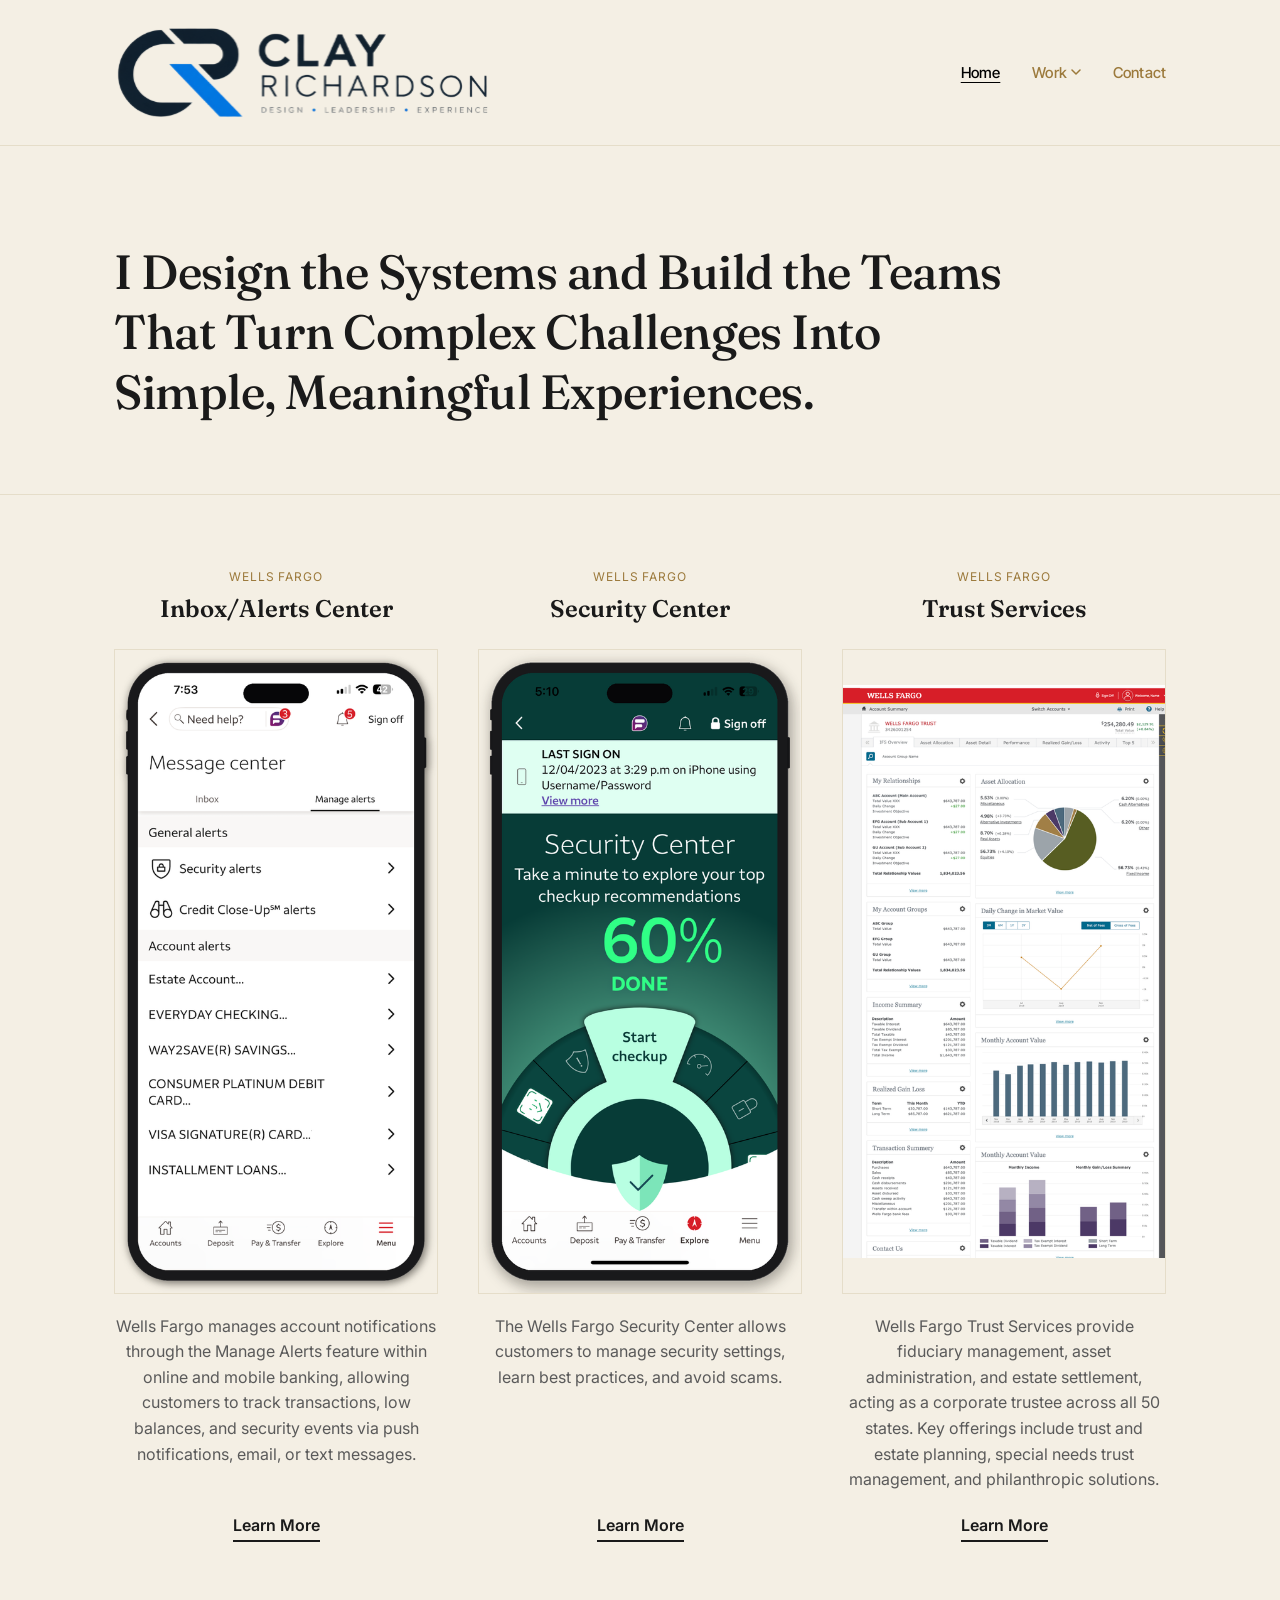
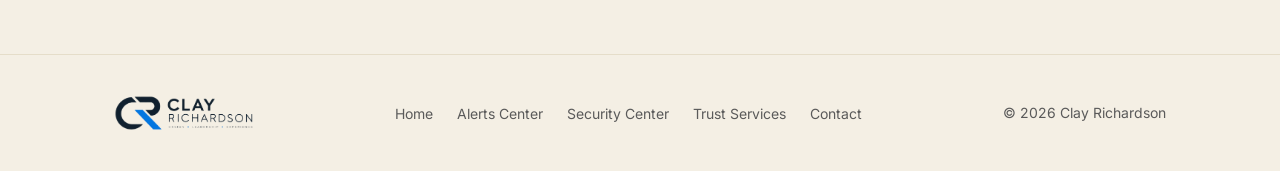
==== commit 0354a434: "Add files via upload" ====
--- a/index.html
+++ b/index.html
@@ -5,10 +5,10 @@
   <meta name="viewport" content="width=device-width, initial-scale=1, minimum-scale=1" />
   <title>Clay Richardson | UX &amp; Design Leadership</title>
   <meta name="description" content="Clay Richardson — UX and design leadership. I design the systems and build the teams that turn complex challenges into simple, meaningful experiences." />
-  <link rel="icon" href="images/favicon.svg" type="image/svg+xml" />
+  <link rel="icon" href="images/cr_favicon.png" type="image/png" />
   <link rel="preconnect" href="https://fonts.googleapis.com" />
   <link rel="preconnect" href="https://fonts.gstatic.com" crossorigin />
-  <link href="https://fonts.googleapis.com/css2?family=Fraunces:opsz,wght@9..144,400;9..144,500;9..144,600;9..144,700&family=Inter:wght@400;500;600;700&display=swap" rel="stylesheet" />
+  <link href="https://fonts.googleapis.com/css2?family=Fraunces:opsz,wght@9..144,400;9..144,500;9..144,600;9..144,700&family=Inter:wght@400;500;600;700&family=Inter+Tight:wght@400;500;600;700&display=swap" rel="stylesheet" />
   <link rel="stylesheet" href="styles.css" />
 </head>
 <body>
@@ -22,7 +22,7 @@
       </a>
       <nav class="site-nav" aria-label="Primary">
         <ul>
-          <li><a href="index.html">Home</a></li>
+          <li><a href="index.html" class="active">Home</a></li>
           <li class="has-dropdown">
             <button type="button" class="dropdown-toggle" aria-haspopup="true" aria-expanded="false">Work
               <svg class="chevron" viewBox="0 0 10 6" fill="none" aria-hidden="true"><path d="M1 1L5 5L9 1" stroke="currentColor" stroke-width="1.5" stroke-linecap="round" stroke-linejoin="round"/></svg>
@@ -43,7 +43,7 @@
   <main id="main">
     <section class="hero">
       <div class="wrap">
-        <h1>I design the systems and build the teams that turn complex challenges into simple, meaningful experiences.</h1>
+        <h1>I Design the Systems and Build the Teams That Turn Complex Challenges Into Simple, Meaningful Experiences.</h1>
       </div>
     </section>
 
--- a/styles.css
+++ b/styles.css
@@ -12,6 +12,8 @@
   --max-width: 1100px;
   --font-display: "Fraunces", Georgia, "Times New Roman", serif;
   --font-body: "Inter", -apple-system, BlinkMacSystemFont, "Segoe UI", Helvetica, Arial, sans-serif;
+  --font-nav: "Inter Tight", -apple-system, BlinkMacSystemFont, "Segoe UI", Helvetica, Arial, sans-serif;
+  --color-nav: #9c7a3c;
 }
 
 * {
@@ -74,11 +76,16 @@
   display: flex;
   align-items: center;
   justify-content: space-between;
-  padding-top: 16px;
-  padding-bottom: 16px;
-}
-
-.site-logo img {
+  padding-top: 24px;
+  padding-bottom: 24px;
+}
+
+.site-header .site-logo img {
+  width: 380px;
+  height: auto;
+}
+
+.site-footer .site-logo img {
   height: 36px;
   width: auto;
 }
@@ -99,13 +106,18 @@
 }
 
 .site-nav a {
+  font-family: var(--font-nav);
   font-size: 15px;
   font-weight: 500;
   letter-spacing: 0.01em;
+  color: var(--color-nav);
+  transition: color 0.15s ease;
 }
 
 .site-nav a:hover,
-.site-nav a:focus-visible {
+.site-nav a:focus-visible,
+.site-nav a.active {
+  color: #000000;
   text-decoration: underline;
   text-underline-offset: 4px;
 }
@@ -115,8 +127,11 @@
 }
 
 .dropdown-toggle {
-  font: inherit;
-  color: inherit;
+  font-family: var(--font-nav);
+  font-size: 15px;
+  font-weight: 500;
+  letter-spacing: 0.01em;
+  color: var(--color-nav);
   background: none;
   border: none;
   padding: 0;
@@ -124,10 +139,13 @@
   display: inline-flex;
   align-items: center;
   gap: 4px;
+  transition: color 0.15s ease;
 }
 
 .dropdown-toggle:hover,
-.dropdown-toggle:focus-visible {
+.dropdown-toggle:focus-visible,
+.has-dropdown.active .dropdown-toggle {
+  color: #000000;
   text-decoration: underline;
   text-underline-offset: 4px;
 }
@@ -167,7 +185,15 @@
 .dropdown li a {
   display: block;
   padding: 10px 16px;
+  font-family: var(--font-nav);
   font-weight: 400;
+  color: var(--color-nav);
+}
+
+.dropdown li a:hover,
+.dropdown li a:focus-visible,
+.dropdown li a.active {
+  color: #000000;
 }
 
 .dropdown li a:hover {
@@ -195,7 +221,7 @@
   font-family: var(--font-display);
   font-size: clamp(28px, 4.4vw, 48px);
   line-height: 1.25;
-  font-weight: 600;
+  font-weight: 500;
   max-width: 900px;
   margin: 0;
   letter-spacing: -0.01em;
@@ -227,7 +253,7 @@
   text-transform: uppercase;
   font-size: 12px;
   letter-spacing: 0.08em;
-  color: var(--color-text-muted);
+  color: #9c7a3c;
   margin-bottom: 4px;
   display: block;
 }
@@ -326,12 +352,12 @@
 
 .page-content p {
   color: var(--color-text-muted);
-  max-width: 70ch;
+  max-width: 100%;
 }
 
 .page-content ul {
   color: var(--color-text-muted);
-  max-width: 70ch;
+  max-width: 100%;
 }
 
 .page-content blockquote {
@@ -339,7 +365,7 @@
   padding: 20px 24px;
   border-left: 3px solid var(--color-text);
   background: #ece4d4;
-  max-width: 70ch;
+  max-width: 100%;
 }
 
 .page-content blockquote p {
@@ -374,6 +400,18 @@
 .page-media img {
   width: 100%;
   height: auto;
+}
+
+.page-media.size-492 {
+  max-width: 492px;
+}
+
+.page-media.size-455 {
+  max-width: 455px;
+}
+
+.page-media.size-513 {
+  max-width: 513px;
 }
 
 /* Image gallery for case study pages */
@@ -515,6 +553,9 @@
 }
 
 @media (max-width: 760px) {
+  .site-header .site-logo img {
+    width: 220px;
+  }
   .site-nav {
     display: none;
   }
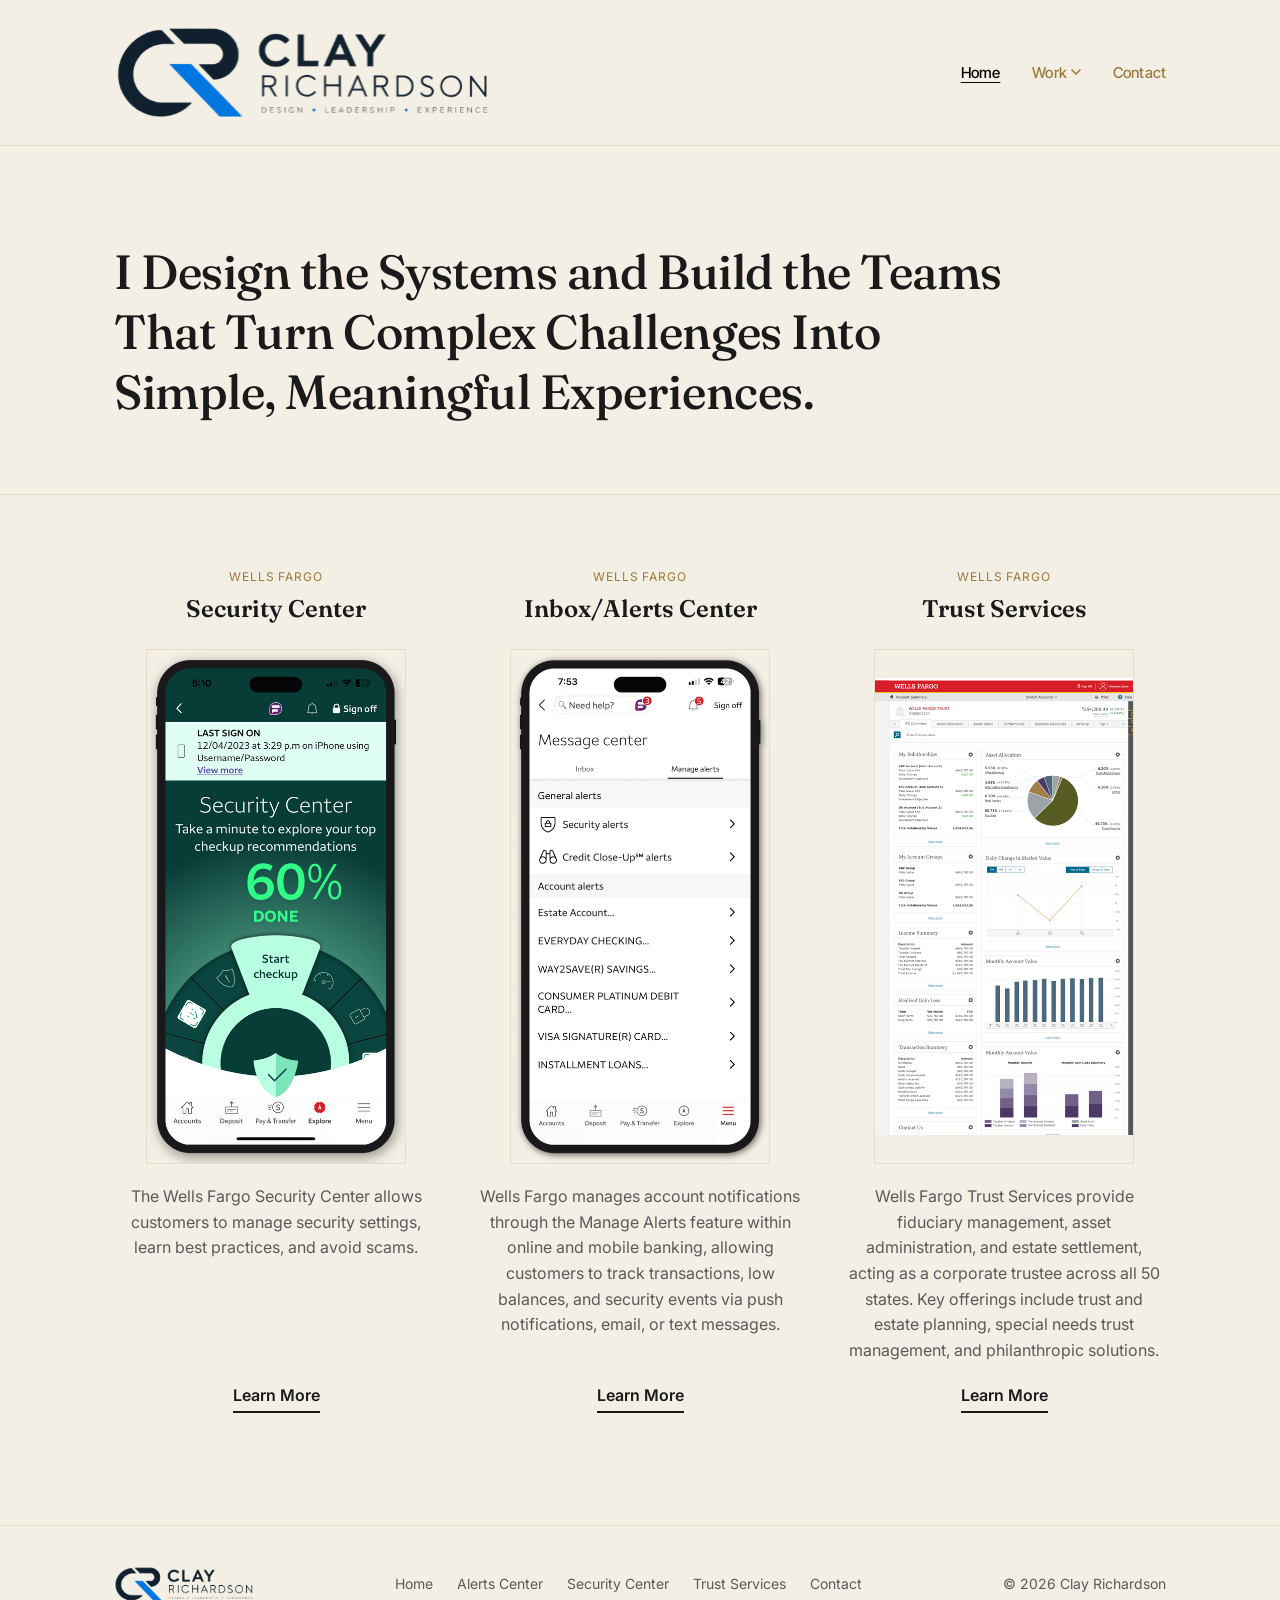
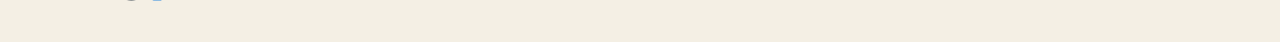
==== commit 080ea726: "Add files via upload" ====
--- a/index.html
+++ b/index.html
@@ -52,6 +52,16 @@
         <div class="work-grid">
 
           <article class="work-tile">
+            <span class="work-eyebrow">wells fargo</span>
+            <h3>Security Center</h3>
+            <div class="work-media">
+              <img src="images/iphone-sc-home.png" alt="Wells Fargo Security Center mobile screen" />
+            </div>
+            <p>The Wells Fargo Security Center allows customers to manage security settings, learn best practices, and avoid scams.</p>
+            <a class="btn-link" href="security-center.html">Learn More</a>
+          </article>
+
+          <article class="work-tile">
             <span class="work-eyebrow">Wells fargo</span>
             <h3>Inbox/Alerts Center</h3>
             <div class="work-media">
@@ -59,16 +69,6 @@
             </div>
             <p>Wells Fargo manages account notifications through the Manage Alerts feature within online and mobile banking, allowing customers to track transactions, low balances, and security events via push notifications, email, or text messages.</p>
             <a class="btn-link" href="alerts-center.html">Learn More</a>
-          </article>
-
-          <article class="work-tile">
-            <span class="work-eyebrow">wells fargo</span>
-            <h3>Security Center</h3>
-            <div class="work-media">
-              <img src="images/iphone-sc-home.png" alt="Wells Fargo Security Center mobile screen" />
-            </div>
-            <p>The Wells Fargo Security Center allows customers to manage security settings, learn best practices, and avoid scams.</p>
-            <a class="btn-link" href="security-center.html">Learn More</a>
           </article>
 
           <article class="work-tile">
--- a/styles.css
+++ b/styles.css
@@ -277,7 +277,8 @@
   display: flex;
   align-items: center;
   justify-content: center;
-  width: 100%;
+  width: 80%;
+  margin: 0 auto;
   overflow: hidden;
 }
 
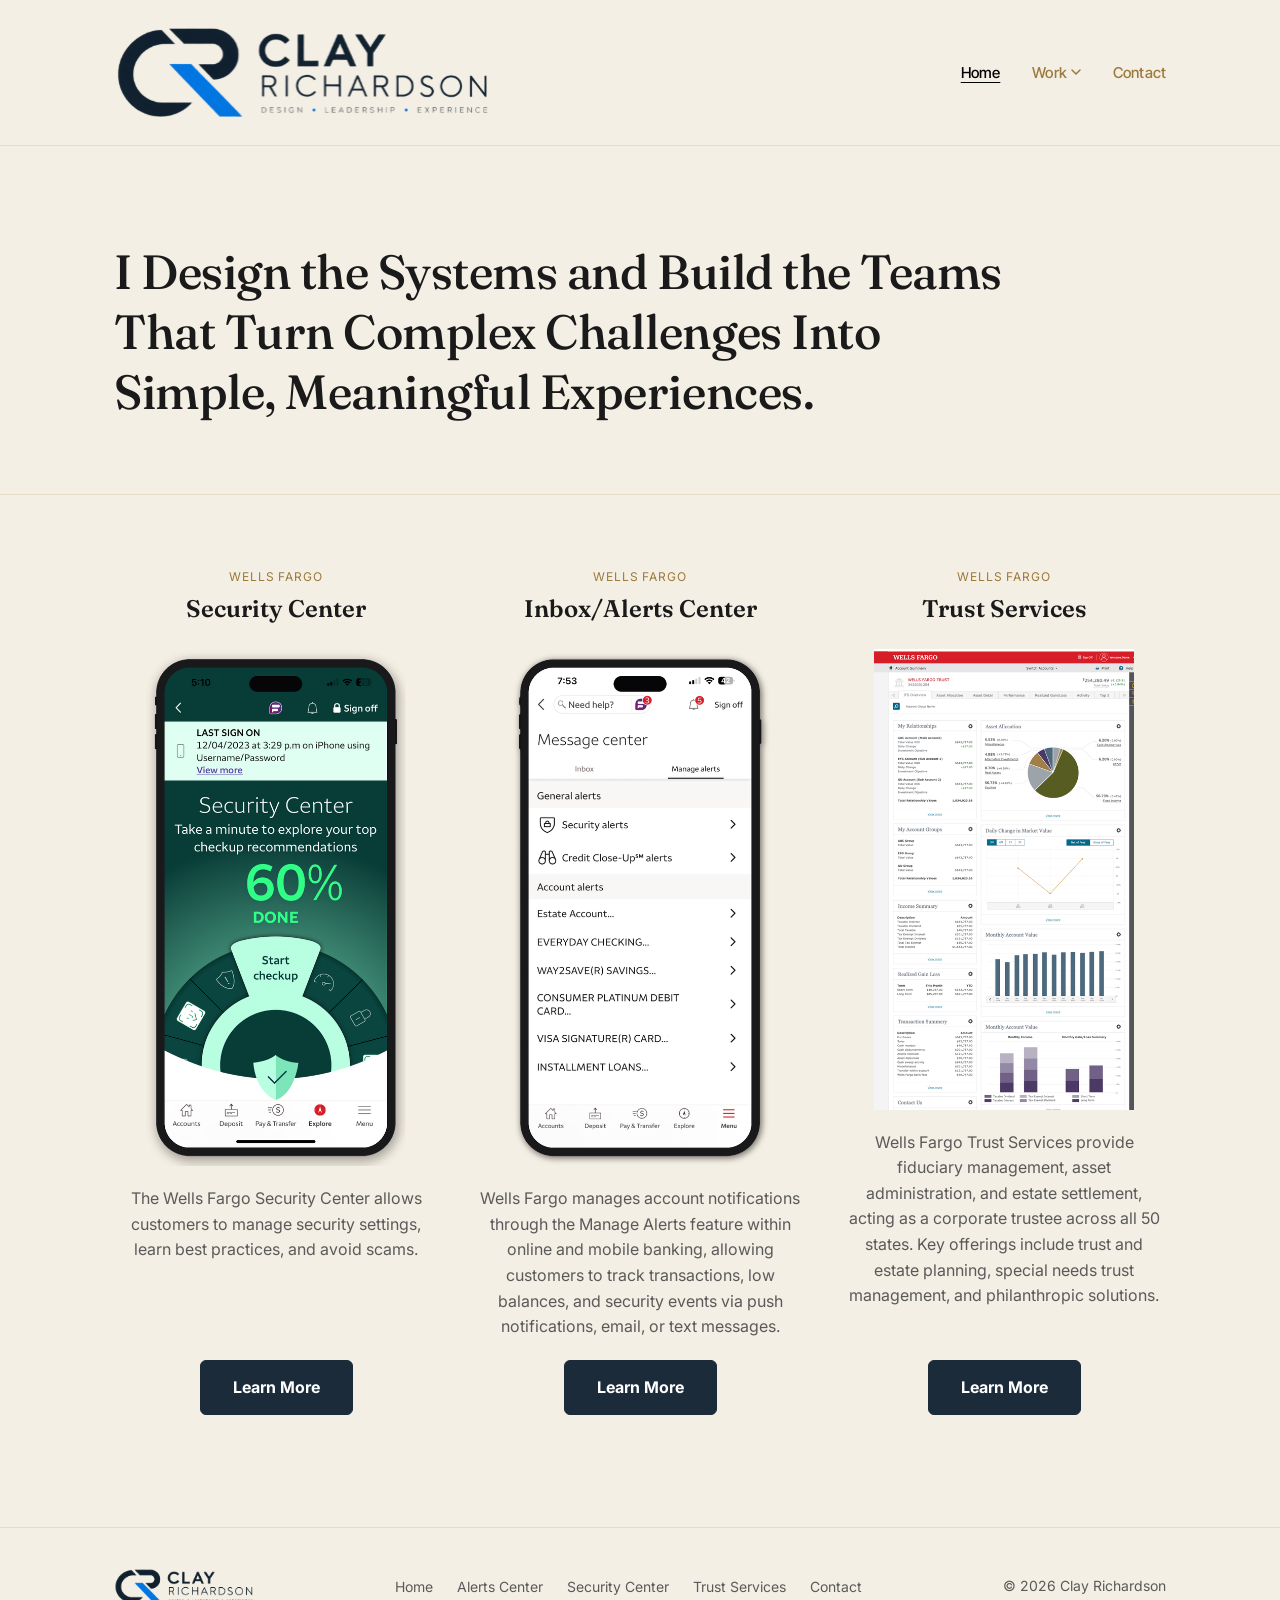
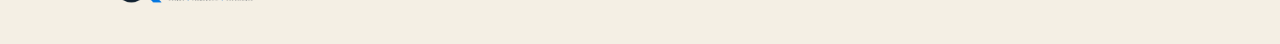
==== commit 43b29552: "Add files via upload" ====
--- a/index.html
+++ b/index.html
@@ -58,7 +58,7 @@
               <img src="images/iphone-sc-home.png" alt="Wells Fargo Security Center mobile screen" />
             </div>
             <p>The Wells Fargo Security Center allows customers to manage security settings, learn best practices, and avoid scams.</p>
-            <a class="btn-link" href="security-center.html">Learn More</a>
+            <a class="btn-primary" href="security-center.html">Learn More</a>
           </article>
 
           <article class="work-tile">
@@ -68,7 +68,7 @@
               <img src="images/new-inbox.png" alt="Wells Fargo Inbox and Alerts Center mobile screen" />
             </div>
             <p>Wells Fargo manages account notifications through the Manage Alerts feature within online and mobile banking, allowing customers to track transactions, low balances, and security events via push notifications, email, or text messages.</p>
-            <a class="btn-link" href="alerts-center.html">Learn More</a>
+            <a class="btn-primary" href="alerts-center.html">Learn More</a>
           </article>
 
           <article class="work-tile">
@@ -78,7 +78,7 @@
               <img src="images/new-ifs-dash.png" alt="Wells Fargo Trust Services dashboard" />
             </div>
             <p>Wells Fargo Trust Services provide fiduciary management, asset administration, and estate settlement, acting as a corporate trustee across all 50 states. Key offerings include trust and estate planning, special needs trust management, and philanthropic solutions.</p>
-            <a class="btn-link" href="trust-services.html">Learn More</a>
+            <a class="btn-primary" href="trust-services.html">Learn More</a>
           </article>
 
         </div>
--- a/styles.css
+++ b/styles.css
@@ -245,7 +245,8 @@
   text-align: center;
 }
 
-.work-tile .btn-link {
+.work-tile .btn-link,
+.work-tile .btn-primary {
   margin-top: auto;
 }
 
@@ -273,7 +274,6 @@
 
 .work-media {
   background: #ece4d4;
-  border: 1px solid var(--color-border);
   display: flex;
   align-items: center;
   justify-content: center;
@@ -296,6 +296,29 @@
 
 .btn-link:hover {
   opacity: 0.7;
+}
+
+.btn-primary {
+  display: inline-block;
+  background: #1c2b3a;
+  color: #ffffff;
+  font-family: var(--font-body);
+  font-weight: 700;
+  font-size: 16px;
+  padding: 14px 32px;
+  border-radius: 6px;
+  border: 1px solid #1c2b3a;
+  text-decoration: none;
+  transition: background 0.15s ease, transform 0.1s ease;
+}
+
+.btn-primary:hover,
+.btn-primary:focus-visible {
+  background: #0f1c27;
+}
+
+.btn-primary:active {
+  transform: translateY(1px);
 }
 
 /* Placeholder banner (dev-only, remove once real content/images are swapped in) */
